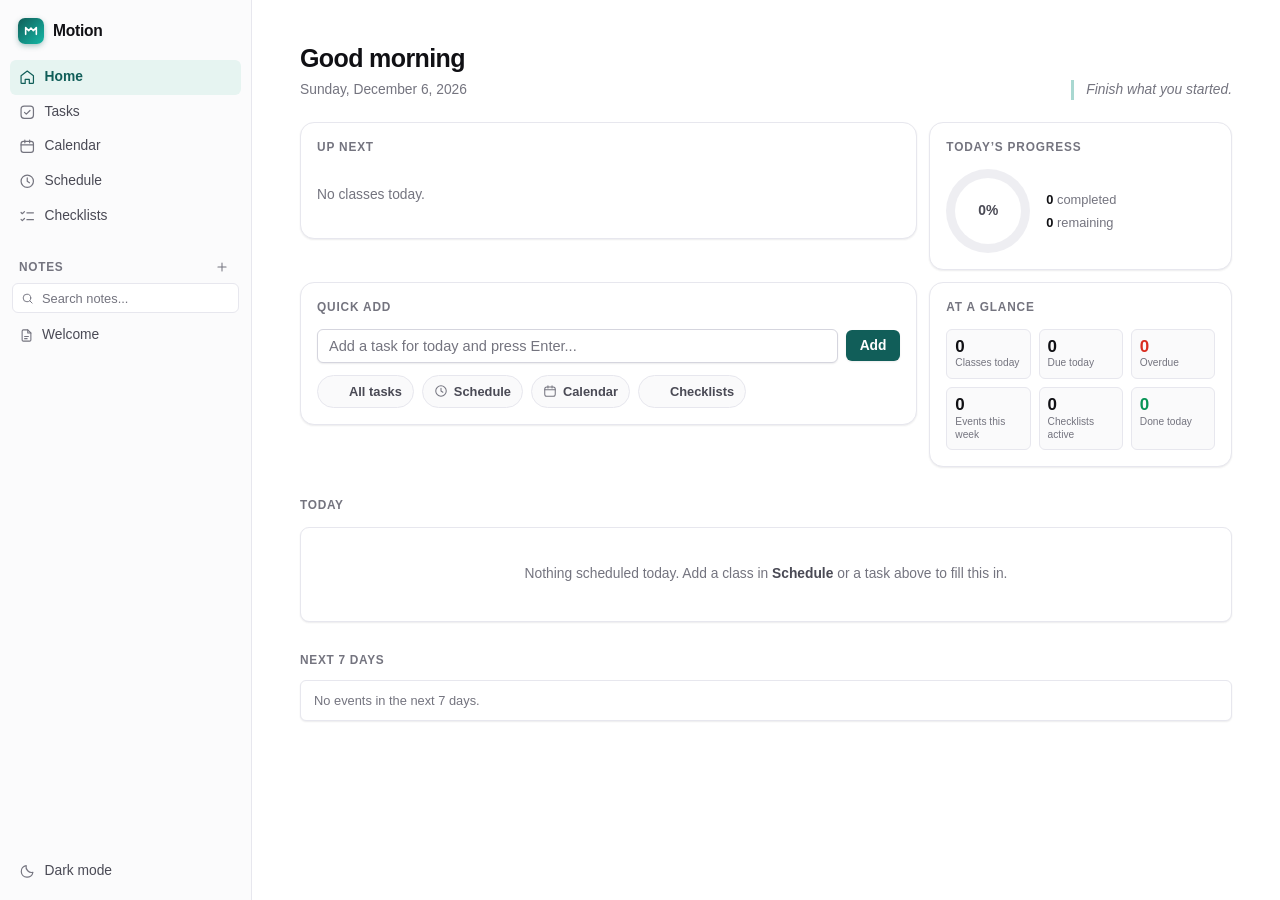
==== index.html @ a26440f0 "Add files via upload" ====
<!doctype html>
<html lang="en">
<head>
<meta charset="UTF-8">
<meta name="viewport" content="width=device-width, initial-scale=1.0, viewport-fit=cover">
<title>Motion</title>
<meta name="description" content="Motion — a local-first workspace for tasks, calendar, class schedule, checklists and notes.">
<link rel="icon" href="favicon.svg" type="image/svg+xml">
<link rel="manifest" href="manifest.json">
<meta name="theme-color" content="#115e59">
<meta name="mobile-web-app-capable" content="yes">
<meta name="apple-mobile-web-app-capable" content="yes">
<meta name="apple-mobile-web-app-status-bar-style" content="default">
<meta name="apple-mobile-web-app-title" content="Motion">
<link rel="apple-touch-icon" href="icons/icon-192.png">

<link rel="stylesheet" href="css/tokens.css">
<link rel="stylesheet" href="css/base.css">
<link rel="stylesheet" href="css/components.css">
<link rel="stylesheet" href="css/calendar.css">
<link rel="stylesheet" href="css/timeline.css">
<link rel="stylesheet" href="css/timer.css">
<link rel="stylesheet" href="css/home.css">
<link rel="stylesheet" href="css/tasks.css">
<link rel="stylesheet" href="css/checklists.css">
<link rel="stylesheet" href="css/schedule.css">
<link rel="stylesheet" href="css/notes.css">
<link rel="stylesheet" href="css/responsive.css">

<script>
// Applied before first paint so a dark-theme user never sees a white flash.
(function () {
  try {
    var t = localStorage.getItem("motionTheme");
    if (t !== "light" && t !== "dark") {
      t = window.matchMedia && window.matchMedia("(prefers-color-scheme: dark)").matches ? "dark" : "light";
    }
    document.documentElement.setAttribute("data-theme", t);
  } catch (e) {
    document.documentElement.setAttribute("data-theme", "light");
  }
})();
</script>

<script>
// ES modules cannot be fetched over file://, so double-clicking this file leaves
// the loader on screen forever with nothing in the console to explain it. Catch
// that case here, in a plain inline script that does still run.
if (location.protocol === "file:") {
  document.addEventListener("DOMContentLoaded", function () {
    document.getElementById("loadingOverlay").innerHTML =
      '<div class="boot-error">' +
      '<h2>Motion needs a web server</h2>' +
      '<p>This page was opened straight from the file system, and browsers block ' +
      'JavaScript modules over <code>file://</code> for security. Nothing is broken.</p>' +
      '<p>Serve the folder instead — in Terminal, from this folder:</p>' +
      '<pre>python3 -m http.server 8000</pre>' +
      '<p>then open <a href="http://localhost:8000">http://localhost:8000</a>.</p>' +
      '<p class="muted-note">On GitHub Pages this never applies — it is served over https.</p>' +
      '</div>';
  });
}
</script>

<script type="module" src="js/main.js"></script>
</head>
<body>

<div class="loading-overlay" id="loadingOverlay">
  <div class="loading-mark">
    <svg viewBox="0 0 24 24" fill="none" stroke="currentColor" stroke-width="2.4" stroke-linecap="round" stroke-linejoin="round"><path d="M4 17V7l4.5 4.5L12 7.5l3.5 4L20 7v10"/></svg>
  </div>
  <span>Loading your workspace…</span>
</div>

<header class="topbar" id="topbar">
  <button class="topbar-btn" id="menuBtn" aria-label="Open menu" aria-expanded="false">
    <svg class="icon" viewBox="0 0 24 24" fill="none" stroke="currentColor" stroke-width="2" stroke-linecap="round"><path d="M3.5 6.5h17M3.5 12h17M3.5 17.5h17"/></svg>
  </button>
  <div class="topbar-brand">
    <div class="brand-mark">
      <svg viewBox="0 0 24 24" fill="none" stroke="currentColor" stroke-width="2.4" stroke-linecap="round" stroke-linejoin="round"><path d="M4 17V7l4.5 4.5L12 7.5l3.5 4L20 7v10"/></svg>
    </div>
    <span class="brand-name">Motion</span>
  </div>
</header>

<div class="sidebar-backdrop" id="sidebarBackdrop"></div>

<div class="offline-bar" id="offlineBar" role="status">Offline — your workspace is stored on this device, so everything still works.</div>

<div class="class-timer hidden" id="classTimer" role="status" aria-live="polite"></div>

<div class="undo-toast hidden" id="undoToast" role="status" aria-live="polite"></div>

<div class="app">
  <nav class="sidebar" id="sidebar">
    <div class="brand">
      <div class="brand-mark">
        <svg viewBox="0 0 24 24" fill="none" stroke="currentColor" stroke-width="2.4" stroke-linecap="round" stroke-linejoin="round"><path d="M4 17V7l4.5 4.5L12 7.5l3.5 4L20 7v10"/></svg>
      </div>
      <span class="brand-name">Motion</span>
    </div>

    <div class="nav-item" data-view="dashboard">
      <svg class="icon" viewBox="0 0 24 24" fill="none" stroke="currentColor" stroke-linecap="round" stroke-linejoin="round"><path d="M3 9.8 12 3l9 6.8V20a1 1 0 0 1-1 1h-5v-6H9v6H4a1 1 0 0 1-1-1V9.8Z"/></svg>
      Home
    </div>
    <div class="nav-item" data-view="tasks">
      <svg class="icon" viewBox="0 0 24 24" fill="none" stroke="currentColor" stroke-linecap="round" stroke-linejoin="round"><rect x="3" y="3" width="18" height="18" rx="4.5"/><path d="m8 12.2 2.6 2.6L16 9.4"/></svg>
      Tasks
    </div>
    <div class="nav-item" data-view="calendar">
      <svg class="icon" viewBox="0 0 24 24" fill="none" stroke="currentColor" stroke-linecap="round" stroke-linejoin="round"><rect x="3" y="5" width="18" height="16" rx="3.5"/><path d="M3 10h18M8.5 3v4M15.5 3v4"/></svg>
      Calendar
    </div>
    <div class="nav-item" data-view="schedule">
      <svg class="icon" viewBox="0 0 24 24" fill="none" stroke="currentColor" stroke-linecap="round" stroke-linejoin="round"><circle cx="12" cy="12" r="9"/><path d="M12 7.2V12l3.2 2.2"/></svg>
      Schedule
    </div>
    <div class="nav-item" data-view="checklists">
      <svg class="icon" viewBox="0 0 24 24" fill="none" stroke="currentColor" stroke-linecap="round" stroke-linejoin="round"><path d="m3 6.5 1.8 1.8L8 5.2M3 16.5l1.8 1.8L8 15.2M11.5 7h9.5M11.5 17h9.5"/></svg>
      Checklists
    </div>

    <div class="nav-section">
      <div class="nav-section-header">
        <span>Notes</span>
        <button id="newPageBtn" title="New page" aria-label="New page">
          <svg class="icon" viewBox="0 0 24 24" fill="none" stroke="currentColor" stroke-width="2.2" stroke-linecap="round"><path d="M12 5v14M5 12h14"/></svg>
        </button>
      </div>
      <div class="nav-search">
        <svg class="icon" viewBox="0 0 24 24" fill="none" stroke="currentColor" stroke-linecap="round" stroke-linejoin="round"><circle cx="11" cy="11" r="7"/><path d="m16.5 16.5 4 4"/></svg>
        <input type="search" id="pageSearch" placeholder="Search notes...">
      </div>
      <div id="pageList"></div>
    </div>

    <div class="sidebar-footer">
      <button class="theme-toggle" id="themeToggle"></button>
    </div>
  </nav>

  <main class="content">

    <section id="view-dashboard" class="view">
      <div class="home-hero">
        <div>
          <h1 id="greeting">Welcome back</h1>
          <p class="subtitle" id="todayLabel"></p>
        </div>
        <div class="home-motto" id="homeMotto"></div>
      </div>

      <div class="timer-panel hidden" id="homeTimer"></div>

      <div class="widgets">
        <section class="widget w-wide" id="wNext">
          <div class="widget-head"><h3>Up next</h3><span class="widget-meta" id="nextMeta"></span></div>
          <div id="nextClass"></div>
        </section>

        <section class="widget" id="wProgress">
          <div class="widget-head"><h3>Today&rsquo;s progress</h3></div>
          <div class="progress-ring-wrap">
            <div class="progress-ring" id="dayRing" style="--pct:0"><span id="dayRingPct">0%</span></div>
            <div class="ring-legend" id="dayRingLegend"></div>
          </div>
        </section>

        <section class="widget w-wide">
          <div class="widget-head"><h3>Quick add</h3></div>
          <div class="row task-form">
            <input class="field grow" id="quickTaskInput" type="text" placeholder="Add a task for today and press Enter...">
            <button class="btn" id="quickTaskBtn">Add</button>
          </div>
          <div class="quick-actions" id="quickActions"></div>
        </section>

        <section class="widget">
          <div class="widget-head"><h3>At a glance</h3></div>
          <div class="mini-stats">
            <div class="mini-stat"><span class="ms-num" id="statClasses">0</span><span class="ms-label">Classes today</span></div>
            <div class="mini-stat"><span class="ms-num" id="statDueToday">0</span><span class="ms-label">Due today</span></div>
            <div class="mini-stat danger"><span class="ms-num" id="statOverdue">0</span><span class="ms-label">Overdue</span></div>
            <div class="mini-stat"><span class="ms-num" id="statEvents">0</span><span class="ms-label">Events this week</span></div>
            <div class="mini-stat"><span class="ms-num" id="statChecklists">0</span><span class="ms-label">Checklists active</span></div>
            <div class="mini-stat success"><span class="ms-num" id="statDoneToday">0</span><span class="ms-label">Done today</span></div>
          </div>
        </section>
      </div>

      <div class="today-head">
        <h3>Today</h3>
        <span class="today-meta" id="todayMeta"></span>
      </div>
      <div class="timeline" id="todayTimeline"></div>

      <h3 class="dash-h">Next 7 days</h3>
      <ul class="simple-list" id="dashUpcoming"></ul>
    </section>

    <section id="view-tasks" class="view hidden">
      <h1>Tasks</h1>
      <p class="subtitle">Everything you need to get done.</p>

      <div class="composer" id="taskComposer">
        <input class="field grow" id="taskTextInput" type="text" placeholder="What needs to be done?">
        <input class="field task-due" id="taskDueInput" type="date">
        <select class="field" id="taskPriorityInput">
          <option value="low">Low</option>
          <option value="medium" selected>Medium</option>
          <option value="high">High</option>
        </select>
        <button class="btn" id="addTaskBtn">Add Task</button>
      </div>

      <div class="list-toolbar">
        <div class="filter-tabs">
          <button class="filter-tab active" data-filter="all">All</button>
          <button class="filter-tab" data-filter="active">Active</button>
          <button class="filter-tab" data-filter="done">Completed</button>
        </div>

        <div class="toolbar-end">
          <div class="search-field">
            <svg class="icon" viewBox="0 0 24 24" fill="none" stroke="currentColor" stroke-linecap="round" stroke-linejoin="round"><circle cx="11" cy="11" r="7"/><path d="m16.5 16.5 4 4"/></svg>
            <input type="search" id="taskSearch" placeholder="Search tasks...">
          </div>

          <label class="select-wrap">
            <span>Group</span>
            <select id="taskGroupBy">
              <option value="due" selected>Due date</option>
              <option value="subject">Subject</option>
              <option value="priority">Priority</option>
              <option value="status">Status</option>
              <option value="none">None</option>
            </select>
          </label>

          <div class="seg" id="taskViewToggle" role="group" aria-label="View">
            <button class="seg-btn active" data-view-mode="list" title="List view" aria-label="List view">
              <svg class="icon" viewBox="0 0 24 24" fill="none" stroke="currentColor" stroke-linecap="round" stroke-linejoin="round"><path d="M8 6h13M8 12h13M8 18h13M3.5 6h.01M3.5 12h.01M3.5 18h.01"/></svg>
            </button>
            <button class="seg-btn" data-view-mode="board" title="Board view" aria-label="Board view">
              <svg class="icon" viewBox="0 0 24 24" fill="none" stroke="currentColor" stroke-linecap="round" stroke-linejoin="round"><rect x="3" y="4" width="5.5" height="16" rx="1.6"/><rect x="9.75" y="4" width="5.5" height="11" rx="1.6"/><rect x="16.5" y="4" width="4.5" height="16" rx="1.6"/></svg>
            </button>
          </div>
        </div>
      </div>

      <div class="list-summary" id="taskSummary"></div>

      <div id="taskList"></div>
      <div class="task-board hidden" id="taskBoard"></div>
    </section>

    <section id="view-calendar" class="view hidden">
      <h1>Calendar</h1>
      <p class="subtitle">Click any day to see holidays, events and tasks. Philippine holidays are shown automatically — movable ones (Chinese New Year, Eid&rsquo;l Fitr, Eid&rsquo;l Adha) are estimated and may shift by a day pending official proclamation.</p>

      <div class="cal-header">
        <div class="cal-nav">
          <button class="btn secondary icon-only" id="prevMonthBtn" title="Previous month" aria-label="Previous month">
            <svg class="icon" viewBox="0 0 24 24" fill="none" stroke="currentColor" stroke-width="2.1" stroke-linecap="round" stroke-linejoin="round"><path d="m15 18-6-6 6-6"/></svg>
          </button>
          <button class="btn secondary" id="todayBtn">Today</button>
          <button class="btn secondary icon-only" id="nextMonthBtn" title="Next month" aria-label="Next month">
            <svg class="icon" viewBox="0 0 24 24" fill="none" stroke="currentColor" stroke-width="2.1" stroke-linecap="round" stroke-linejoin="round"><path d="m9 18 6-6-6-6"/></svg>
          </button>
        </div>
        <h2 id="calLabel"></h2>
        <button class="btn new-event-btn" id="newEventBtn">
          <svg class="icon" viewBox="0 0 24 24" fill="none" stroke="currentColor" stroke-width="2.2" stroke-linecap="round"><path d="M12 5v14M5 12h14"/></svg>
          New Event
        </button>
      </div>

      <div class="cal-scroll">
        <div class="cal-inner"><div id="calGrid"></div></div>
      </div>
    </section>

    <section id="view-schedule" class="view hidden">
      <h1>Schedule</h1>
      <p class="subtitle">Your recurring weekly classes, and what&rsquo;s running right now.</p>

      <div class="timer-panel hidden" id="schedTimer"></div>
      <div class="now-card" id="nowCard"></div>

      <div class="sched-bar">
        <div class="day-picker" id="dayPicker"></div>
        <div class="sched-actions">
          <button class="btn secondary" id="fullSchedBtn">
            <svg class="icon" viewBox="0 0 24 24" fill="none" stroke="currentColor" stroke-linecap="round" stroke-linejoin="round"><rect x="3" y="5" width="18" height="16" rx="3.5"/><path d="M3 10h18M8.5 3v4M15.5 3v4"/></svg>
            Full Schedule
          </button>
          <button class="btn add-class-btn" id="addClassBtn">
            <svg class="icon" viewBox="0 0 24 24" fill="none" stroke="currentColor" stroke-width="2.2" stroke-linecap="round"><path d="M12 5v14M5 12h14"/></svg>
            Add Class
          </button>
        </div>
      </div>

      <h3 class="sched-heading" id="dayHeading">Classes Today</h3>
      <ul class="class-list" id="dayClassList"></ul>

      <h3 class="sched-heading" style="margin-top:30px;">All Classes</h3>
      <div class="table-scroll"><table class="sched-table" id="allClassesTable"></table></div>
    </section>

    <section id="view-checklists" class="view hidden">
      <h1>Checklists</h1>
      <p class="subtitle">Keep track of anything in list form.</p>

      <div class="composer">
        <input class="field grow" id="newChecklistInput" type="text" placeholder="New checklist name (e.g. Packing List)">
        <button class="btn" id="addChecklistBtn">Create Checklist</button>
      </div>

      <div class="list-toolbar">
        <div class="list-summary" id="checklistSummary"></div>
        <div class="toolbar-end">
          <div class="search-field">
            <svg class="icon" viewBox="0 0 24 24" fill="none" stroke="currentColor" stroke-linecap="round" stroke-linejoin="round"><circle cx="11" cy="11" r="7"/><path d="m16.5 16.5 4 4"/></svg>
            <input type="search" id="checklistSearch" placeholder="Search checklists...">
          </div>
          <button class="btn secondary" id="checklistCollapseAll">Collapse all</button>
        </div>
      </div>

      <div class="checklist-grid" id="checklistGrid"></div>
    </section>

    <section id="view-notes" class="view hidden">
      <div class="notes-toolbar">
        <button data-block="h2" title="Heading">Heading</button>
        <button data-block="h3" title="Subheading">Subheading</button>
        <button data-block="p" title="Body text">Body</button>
        <span class="toolbar-sep"></span>
        <button data-cmd="bold" title="Bold"><b>B</b></button>
        <button data-cmd="italic" title="Italic"><i>I</i></button>
        <button data-cmd="underline" title="Underline"><u>U</u></button>
        <span class="toolbar-sep"></span>
        <button data-cmd="insertUnorderedList" title="Bullet list">
          <svg class="icon" viewBox="0 0 24 24" fill="none" stroke="currentColor" stroke-width="1.9" stroke-linecap="round" stroke-linejoin="round"><path d="M9 6h12M9 12h12M9 18h12"/><circle cx="4.2" cy="6" r="1.3" fill="currentColor" stroke="none"/><circle cx="4.2" cy="12" r="1.3" fill="currentColor" stroke="none"/><circle cx="4.2" cy="18" r="1.3" fill="currentColor" stroke="none"/></svg>
        </button>
        <button data-cmd="insertOrderedList" title="Numbered list">
          <svg class="icon" viewBox="0 0 24 24" fill="none" stroke="currentColor" stroke-width="1.9" stroke-linecap="round" stroke-linejoin="round"><path d="M10 6h11M10 12h11M10 18h11M3.4 5.2 4.8 4.6V9M3.2 14.4c0-.9 1.9-1.1 1.9 0 0 .8-1.9 1.6-1.9 2.9h2.1"/></svg>
        </button>
        <span class="toolbar-sep"></span>
        <button data-insert="divider" title="Insert divider">
          <svg class="icon" viewBox="0 0 24 24" fill="none" stroke="currentColor" stroke-width="1.9" stroke-linecap="round"><path d="M3 12h18"/><path d="M6 7h12M6 17h12" opacity=".33"/></svg>
        </button>
      </div>
      <input type="text" class="page-title-input" id="pageTitleInput" placeholder="Untitled">
      <div class="page-meta" id="pageMeta"></div>
      <div class="page-content" id="pageContent" contenteditable="true" data-placeholder="Start writing..."></div>
      <div class="notes-footer">
        <button class="btn danger" id="deletePageBtn">Delete Page</button>
      </div>
    </section>

  </main>
</div>

<div class="modal-overlay hidden" id="confirmOverlay">
  <div class="modal modal-confirm" role="alertdialog" aria-modal="true" aria-labelledby="confirmTitle">
    <div class="confirm-icon">
      <svg class="icon" viewBox="0 0 24 24" fill="none" stroke="currentColor" stroke-width="2" stroke-linecap="round" stroke-linejoin="round"><path d="M12 8.5v5"/><path d="M12 17h.01"/><path d="M10.3 3.9 1.9 18.1A2 2 0 0 0 3.6 21h16.8a2 2 0 0 0 1.7-2.9L13.7 3.9a2 2 0 0 0-3.4 0Z"/></svg>
    </div>
    <h3 id="confirmTitle">Are you sure?</h3>
    <p class="confirm-message" id="confirmMessage"></p>
    <div class="modal-footer">
      <button class="btn secondary" id="confirmCancelBtn">Cancel</button>
      <button class="btn danger" id="confirmOkBtn">Delete</button>
    </div>
  </div>
</div>

<div class="modal-overlay hidden" id="modalOverlay">
  <div class="modal" role="dialog" aria-modal="true">
    <h3 id="modalDateLabel"></h3>
    <div class="modal-body">
      <div id="modalHolidaysSection" class="hidden">
        <h3 class="modal-label">Holidays</h3>
        <ul class="modal-events" id="modalHolidayList"></ul>
      </div>

      <h3 class="modal-label" style="margin-top:16px;">Events</h3>
      <ul class="modal-events" id="modalEventList"></ul>
      <button class="btn secondary" id="modalAddEventBtn" style="width:100%;">+ Add Event</button>

      <div id="modalTasksSection">
        <h3 class="modal-label" style="margin-top:18px;">Tasks due this day</h3>
        <ul class="modal-tasks" id="modalTaskList"></ul>
      </div>
    </div>
    <div class="modal-footer">
      <button class="btn secondary" id="modalCloseBtn">Close</button>
    </div>
  </div>
</div>

<div class="modal-overlay hidden" id="fullSchedOverlay">
  <div class="modal modal-wide" role="dialog" aria-modal="true">
    <div class="modal-head">
      <h3 style="margin:0;">Full Schedule</h3>
      <div class="export-actions">
        <button class="btn secondary" id="exportPngBtn" title="Save the whole week as a PNG image">
          <svg class="icon" viewBox="0 0 24 24" fill="none" stroke="currentColor" stroke-width="2" stroke-linecap="round" stroke-linejoin="round"><path d="M12 3v12"/><path d="m7.5 10.5 4.5 4.5 4.5-4.5"/><path d="M4 17.5V19a2 2 0 0 0 2 2h12a2 2 0 0 0 2-2v-1.5"/></svg>
          PNG
        </button>
        <button class="btn secondary" id="exportJpgBtn" title="Save the whole week as a JPEG image">JPEG</button>
      </div>
      <button class="icon-btn" id="fullSchedCloseBtn" title="Close" aria-label="Close">
        <svg class="icon" viewBox="0 0 24 24" fill="none" stroke="currentColor" stroke-width="1.9" stroke-linecap="round"><path d="M18 6 6 18M6 6l12 12"/></svg>
      </button>
    </div>
    <div class="modal-body">
      <div class="week-scroll"><div id="weekGrid"></div></div>
    </div>
  </div>
</div>

<div class="modal-overlay hidden" id="classModalOverlay">
  <div class="modal" role="dialog" aria-modal="true">
    <h3 id="classModalTitle">Add Class</h3>
    <div class="modal-body">
      <div class="modal-label">Subject</div>
      <input class="field" id="classSubjectInput" type="text" placeholder="e.g. Mathematics 1" style="width:100%;margin-bottom:14px;">

      <div class="form-2col">
        <div>
          <div class="modal-label">Section</div>
          <input class="field" id="classSectionInput" type="text" placeholder="e.g. K" style="width:100%;">
        </div>
        <div>
          <div class="modal-label">Room / Facility</div>
          <input class="field" id="classRoomInput" type="text" placeholder="e.g. Room 101" style="width:100%;">
        </div>
      </div>

      <div class="modal-label" style="margin-top:16px;">Icon</div>
      <div class="emoji-row" id="classEmojiRow"></div>

      <div class="modal-label" style="margin-top:16px;">Colour</div>
      <div class="swatch-row" id="classColorRow"></div>

      <div class="modal-label" style="margin-top:16px;">Days</div>
      <div class="day-toggle" id="classDayToggle"></div>

      <div class="form-2col" style="margin-top:16px;">
        <div>
          <div class="modal-label">Start</div>
          <input class="field" id="classStartInput" type="time" style="width:100%;">
        </div>
        <div>
          <div class="modal-label">End</div>
          <input class="field" id="classEndInput" type="time" style="width:100%;">
        </div>
      </div>
    </div>
    <div class="modal-footer" style="justify-content:space-between;">
      <button class="btn danger hidden" id="classDeleteBtn">Delete</button>
      <div class="row">
        <button class="btn secondary" id="classCancelBtn">Cancel</button>
        <button class="btn" id="classSaveBtn">Save</button>
      </div>
    </div>
  </div>
</div>

<div class="modal-overlay hidden" id="eventModalOverlay">
  <div class="modal" role="dialog" aria-modal="true">
    <h3 id="eventModalTitle">New Event</h3>
    <div class="modal-body">
      <input class="field" id="eventTitleInput" type="text" placeholder="Event title..." style="width:100%;margin-bottom:14px;">

      <div class="modal-label">Dates</div>
      <div class="modal-add-row">
        <input class="field" id="eventDateInput" type="date" title="Start date">
        <span style="color:var(--text-3);font-size:var(--fs-body-s);">to</span>
        <input class="field" id="eventDateEndInput" type="date" title="End date (optional)">
        <button class="btn secondary" id="eventAddDateBtn">Add</button>
      </div>
      <div class="hint-text">Leave &ldquo;to&rdquo; blank to add just one date. Add multiple times for separate ranges.</div>
      <div class="date-chip-list" id="eventDatesList"></div>
    </div>
    <div class="modal-footer" style="justify-content:space-between;">
      <button class="btn danger hidden" id="eventDeleteBtn">Delete Event</button>
      <div class="row">
        <button class="btn secondary" id="eventCancelBtn">Cancel</button>
        <button class="btn" id="eventSaveBtn">Save</button>
      </div>
    </div>
  </div>
</div>

</body>
</html>
---- css/tokens.css ----
/* ============================================================================
   Design tokens
   ----------------------------------------------------------------------------
   Every colour, radius, shadow and font size in the app resolves through one of
   these custom properties, so the dark theme is a single attribute swap on
   <html> rather than a parallel set of rules.
   ========================================================================== */

:root {
  --bg: #ffffff;
  --surface: #ffffff;
  --surface-2: #fafafb;
  --sidebar-bg: #fbfbfc;
  --border: #e7e7ee;
  --border-strong: #d5d5de;
  --text: #101014;
  --text-2: #4a4a55;
  --text-3: #74747f;
  --accent: #115e59;
  --accent-hover: #0d4a46;
  --accent-soft: #e6f4f1;
  --accent-border: #a9d8d1;
  --danger: #d92d20;
  --danger-soft: #fef3f2;
  --danger-border: #fbd5d1;
  --success: #079455;
  --success-soft: #ecfdf3;
  --amber: #b54708;
  --amber-soft: #fffaeb;
  --amber-border: #fde68a;
  --grad: linear-gradient(135deg, #115e59 0%, #14b8a6 100%);
  --r-sm: 6px;
  --r-md: 9px;
  --r-lg: 14px;
  /* Layered rather than single-drop: a tight contact shadow plus a wider, softer
     one reads as real elevation instead of a grey smear. */
  --shadow-xs: 0 1px 1px rgba(16, 18, 27, 0.04);
  --shadow-sm: 0 1px 2px rgba(16, 18, 27, 0.06), 0 1px 3px -1px rgba(16, 18, 27, 0.05);
  --shadow-md: 0 2px 4px -2px rgba(16, 18, 27, 0.07), 0 8px 20px -6px rgba(16, 18, 27, 0.12);
  --shadow-lg: 0 6px 16px -6px rgba(16, 18, 27, 0.12), 0 24px 56px -12px rgba(16, 18, 27, 0.24);
  --shadow-glow: 0 4px 18px -4px var(--accent-glow);
  --ring: 0 0 0 3px rgba(17, 94, 89, 0.16);
  --hover-subtle: rgba(23, 23, 28, 0.028);
  --hover: rgba(23, 23, 28, 0.055);
  --hover-strong: rgba(23, 23, 28, 0.08);
  --control-border: #c6c6d0;
  --border-hover: #cfcfd6;
  --placeholder: #c9c9d2;
  --track: #eeeef2;
  --topbar-bg: rgba(255, 255, 255, 0.86);
  --accent-fill: #115e59;
  --accent-fill-hover: #0d4a46;
  --accent-ghost: rgba(17, 94, 89, 0.18);
  --accent-glow: rgba(17, 94, 89, 0.5);
  --overlay: rgba(16, 18, 27, 0.42);
  --danger-hover: #b42318;
  --success-border: #abefc6;
  --selection: rgba(17, 94, 89, 0.18);
  --ease: cubic-bezier(0.4, 0, 0.2, 1);
  /* Slight overshoot; used only where something should feel like it "lands". */
  --ease-spring: cubic-bezier(0.34, 1.56, 0.64, 1);
  --dur-fast: 0.12s;
  --dur: 0.2s;
  --dur-slow: 0.32s;

  /* One spacing scale, so padding and gaps stop being ad-hoc pixel guesses. */
  --sp-1: 4px;
  --sp-2: 8px;
  --sp-3: 12px;
  --sp-4: 16px;
  --sp-5: 22px;
  --sp-6: 30px;
  --sp-7: 42px;

  --r-xl: 18px;

  /* Fluid type scale — every size interpolates with the viewport between a
     phone-width floor and an ultrawide ceiling, so nothing is hard-coded. */
  --fs-micro: clamp(9.5px, 0.079vw + 9.2px, 12px);
  --fs-tiny: clamp(10.5px, 0.087vw + 10.17px, 13px);
  --fs-mini: clamp(11px, 0.095vw + 10.64px, 13.5px);
  --fs-caption: clamp(12px, 0.095vw + 11.64px, 15px);
  --fs-body-s: clamp(12.8px, 0.111vw + 12.38px, 16px);
  --fs-body: clamp(13.5px, 0.119vw + 13.05px, 17px);
  --fs-body-l: clamp(14.5px, 0.119vw + 14.05px, 18px);
  --fs-h3: clamp(15.5px, 0.159vw + 14.91px, 20px);
  --fs-h2: clamp(17px, 0.357vw + 15.66px, 24px);
  --fs-stat: clamp(20px, 0.396vw + 18.51px, 28px);
  --fs-h1: clamp(20px, 0.555vw + 17.92px, 31px);
  --fs-display: clamp(23px, 0.634vw + 20.62px, 36px);
}

:root {
  color-scheme: light;
}

/* ---------------- Dark theme ---------------- */
:root[data-theme="dark"] {
  color-scheme: dark;
  --bg: #0e0e11;
  --surface: #16161a;
  --surface-2: #1c1c21;
  --sidebar-bg: #121215;
  --border: #26262d;
  --border-strong: #33333c;
  --text: #f5f5f8;
  --text-2: #bcbcc8;
  --text-3: #8d8d9b;
  --accent: #2dd4bf;
  --accent-hover: #5eead4;
  --accent-soft: #0d2e2a;
  --accent-border: #1d5750;
  --danger: #f97066;
  --danger-soft: #331a19;
  --danger-border: #5c2723;
  --danger-hover: #fda29b;
  --success: #47cd89;
  --success-soft: #10281d;
  --success-border: #1f4d38;
  --amber: #f5b544;
  --amber-soft: #2b2113;
  --amber-border: #4a381a;
  --shadow-sm: 0 1px 2px rgba(0, 0, 0, 0.34);
  --shadow-md: 0 4px 14px -3px rgba(0, 0, 0, 0.5), 0 2px 5px -2px rgba(0, 0, 0, 0.34);
  --shadow-lg: 0 24px 56px -12px rgba(0, 0, 0, 0.66), 0 6px 16px -6px rgba(0, 0, 0, 0.45);
  --ring: 0 0 0 3px rgba(45, 212, 191, 0.28);
  --hover-subtle: rgba(255, 255, 255, 0.035);
  --hover: rgba(255, 255, 255, 0.065);
  --hover-strong: rgba(255, 255, 255, 0.1);
  --control-border: #3f3f4a;
  --border-hover: #4a4a56;
  --placeholder: #5b5b68;
  --track: #292930;
  --topbar-bg: rgba(18, 18, 21, 0.86);
  --accent-fill: #12706a;
  --accent-fill-hover: #158079;
  --accent-ghost: rgba(45, 212, 191, 0.24);
  --accent-glow: rgba(45, 212, 191, 0.5);
  --overlay: rgba(0, 0, 0, 0.6);
  --selection: rgba(45, 212, 191, 0.3);
}

/* ---------------- Class colour palette ----------------
   Each class carries a colour key; the class sets --cc / --cc-soft locally so
   every part of the row (edge, icon, tag, live card) picks it up. */
.c-indigo { --cc: #5b5bd6; --cc-soft: #eef0fe; }
.c-violet { --cc: #7c3aed; --cc-soft: #f6f1ff; }
.c-blue   { --cc: #2563eb; --cc-soft: #eff4ff; }
.c-teal   { --cc: #0f766e; --cc-soft: #e9faf7; }
.c-green  { --cc: #15803d; --cc-soft: #ecfdf3; }
.c-amber  { --cc: #b45309; --cc-soft: #fffaeb; }
.c-rose   { --cc: #be123c; --cc-soft: #fff1f3; }
.c-slate  { --cc: #475569; --cc-soft: #f1f5f9; }
.c-cyan   { --cc: #0e7490; --cc-soft: #ecfeff; }
.c-orange { --cc: #c2410c; --cc-soft: #fff7ed; }
.c-pink   { --cc: #be185d; --cc-soft: #fdf2f8; }
.c-lime   { --cc: #4d7c0f; --cc-soft: #f7fee7; }

:root[data-theme="dark"] .c-indigo { --cc: #9a9af7; --cc-soft: #20204a; }
:root[data-theme="dark"] .c-violet { --cc: #bb9bff; --cc-soft: #2a1d4d; }
:root[data-theme="dark"] .c-blue   { --cc: #7fa8ff; --cc-soft: #152549; }
:root[data-theme="dark"] .c-teal   { --cc: #4fd1c5; --cc-soft: #0f2f2c; }
:root[data-theme="dark"] .c-green  { --cc: #5cd98d; --cc-soft: #10291d; }
:root[data-theme="dark"] .c-amber  { --cc: #f5b544; --cc-soft: #2b2113; }
:root[data-theme="dark"] .c-rose   { --cc: #fb7185; --cc-soft: #39161f; }
:root[data-theme="dark"] .c-slate  { --cc: #9aa8bd; --cc-soft: #1e2633; }
:root[data-theme="dark"] .c-cyan   { --cc: #4dd4e8; --cc-soft: #0c2b33; }
:root[data-theme="dark"] .c-orange { --cc: #fb923c; --cc-soft: #331c0e; }
:root[data-theme="dark"] .c-pink   { --cc: #f472b6; --cc-soft: #35162a; }
:root[data-theme="dark"] .c-lime   { --cc: #a3e635; --cc-soft: #1e2a10; }

/* A gradient per class colour. Derived from --cc so adding a colour above is
   enough — nothing here needs a matching edit. */
[class*="c-"] {
  --cc-grad: linear-gradient(135deg, var(--cc) 0%, color-mix(in srgb, var(--cc) 62%, var(--accent)) 100%);
}
---- css/base.css ----
/* Element defaults and the app shell layout. */

* {
  box-sizing: border-box;
}

html,
body {
  height: 100%;
}

body {
  margin: 0;
  font-family: "Inter", -apple-system, BlinkMacSystemFont, "Segoe UI", Roboto, Helvetica, Arial, sans-serif;
  color: var(--text);
  background: var(--bg);
  font-size: var(--fs-body);
  line-height: 1.5;
  -webkit-font-smoothing: antialiased;
  -moz-osx-font-smoothing: grayscale;
  font-feature-settings: "cv02", "cv03", "cv04", "ss01";
}

button {
  font-family: inherit;
  cursor: pointer;
  border: none;
  background: none;
  color: inherit;
}

input,
select,
textarea {
  font-family: inherit;
  font-size: var(--fs-body);
  color: var(--text);
}

::selection {
  background: var(--accent-ghost);
}

/* Views and modals are all present in index.html and toggled, so this does the
   showing and hiding. !important because it must beat any display set by a
   component class. */
.hidden {
  display: none !important;
}

.icon {
  width: 18px;
  height: 18px;
  flex-shrink: 0;
  stroke-width: 1.75;
}

.app {
  display: flex;
  height: 100vh;
  overflow: hidden;
}

.content {
  flex: 1;
  overflow-y: auto;
  padding: 40px 48px 72px;
}

.view {
  width: 100%;
}

.view h1 {
  font-size: var(--fs-h1);
  font-weight: 680;
  letter-spacing: -0.025em;
  margin: 0 0 5px;
}

.view .subtitle {
  color: var(--text-3);
  font-size: var(--fs-body-s);
  margin: 0 0 28px;
}

/* ---------------- Loading ---------------- */
.loading-overlay {
  position: fixed;
  inset: 0;
  background: var(--bg);
  display: flex;
  flex-direction: column;
  gap: 16px;
  align-items: center;
  justify-content: center;
  z-index: 200;
}

.loading-mark {
  width: 38px;
  height: 38px;
  border-radius: 10px;
  background: var(--grad);
  display: flex;
  align-items: center;
  justify-content: center;
  box-shadow: 0 4px 14px -2px rgba(17, 94, 89, 0.5);
  animation: pulse 1.4s var(--ease) infinite;
}

.loading-mark svg {
  width: 22px;
  height: 22px;
  color: #fff;
}

@keyframes pulse {
  0%,
  100% { transform: scale(1); opacity: 1; }
  50% { transform: scale(0.93); opacity: 0.82; }
}

.loading-overlay span {
  color: var(--text-3);
  font-size: var(--fs-body-s);
}

/* Shown in place of the spinner when the app cannot start at all. */
.boot-error {
  max-width: 460px;
  padding: 0 24px;
  text-align: left;
  color: var(--text-2);
  font-size: var(--fs-body-s);
  line-height: 1.6;
}

.boot-error h2 {
  margin: 0 0 10px;
  font-size: var(--fs-h3);
  font-weight: 650;
  color: var(--text);
}

.boot-error p { margin: 0 0 10px; }

.boot-error pre,
.boot-error code {
  font-family: ui-monospace, SFMono-Regular, Menlo, monospace;
  font-size: var(--fs-caption);
  background: var(--surface-2);
  border: 1px solid var(--border);
  border-radius: var(--r-sm);
}

.boot-error code { padding: 1px 5px; }
.boot-error pre { padding: 10px 12px; margin: 0 0 10px; overflow-x: auto; }
.boot-error a { color: var(--accent); }
.boot-error .muted-note { color: var(--text-3); font-size: var(--fs-caption); }

/* Respect the OS setting. Everything here is decorative — nothing conveys
   information by motion alone — so it can all be reduced to near-zero safely. */
@media (prefers-reduced-motion: reduce) {
  *,
  *::before,
  *::after {
    animation-duration: 0.001ms !important;
    animation-iteration-count: 1 !important;
    transition-duration: 0.001ms !important;
    scroll-behavior: auto !important;
  }
}

/* A single visible focus treatment for keyboard users across the whole app. */
:focus-visible {
  outline: 2px solid var(--accent);
  outline-offset: 2px;
  border-radius: var(--r-sm);
}

:focus:not(:focus-visible) { outline: none; }
---- css/components.css ----
/* Shared design-system pieces: navigation chrome, controls, badges, cards,
   checklists and modals. These are the parts reused across several views, so
   they stay as named classes rather than repeated utility strings. */

/* ---------------- Sidebar ---------------- */
.sidebar {
  width: 252px;
  min-width: 252px;
  background: var(--sidebar-bg);
  border-right: 1px solid var(--border);
  display: flex;
  flex-direction: column;
  padding: 14px 10px;
  overflow-y: auto;
}

.brand {
  display: flex;
  align-items: center;
  gap: 9px;
  padding: 4px 8px 16px;
}

.brand-mark {
  width: 26px;
  height: 26px;
  border-radius: 7px;
  background: var(--grad);
  display: flex;
  align-items: center;
  justify-content: center;
  box-shadow: 0 2px 6px -1px rgba(17, 94, 89, 0.45);
  flex-shrink: 0;
}

.brand-mark svg {
  width: 16px;
  height: 16px;
  color: #fff;
}

.brand-name {
  font-size: var(--fs-body-l);
  font-weight: 650;
  letter-spacing: -0.015em;
  color: var(--text);
}

.nav-item {
  display: flex;
  align-items: center;
  gap: 9px;
  width: 100%;
  text-align: left;
  padding: 7px 9px;
  border-radius: var(--r-sm);
  font-size: var(--fs-body-s);
  font-weight: 500;
  cursor: pointer;
  color: var(--text-2);
  user-select: none;
  transition: background 0.13s var(--ease), color 0.13s var(--ease);
}

.nav-item .icon {
  width: 16.5px;
  height: 16.5px;
  color: var(--text-3);
  transition: color 0.13s var(--ease);
}

.nav-item:hover { background: var(--hover); color: var(--text); }
.nav-item:hover .icon { color: var(--text-2); }
.nav-item.active { background: var(--accent-soft); color: var(--accent); font-weight: 600; }
.nav-item.active .icon { color: var(--accent); }

.nav-section { margin-top: 22px; }

.nav-section-header {
  display: flex;
  align-items: center;
  justify-content: space-between;
  padding: 2px 9px 6px;
  font-size: var(--fs-mini);
  font-weight: 650;
  color: var(--text-3);
  text-transform: uppercase;
  letter-spacing: 0.06em;
}

.nav-section-header button {
  display: flex;
  align-items: center;
  justify-content: center;
  width: 20px;
  height: 20px;
  border-radius: 5px;
  color: var(--text-3);
  transition: background 0.13s var(--ease), color 0.13s var(--ease);
}

.nav-section-header button:hover { background: var(--hover-strong); color: var(--text); }
.nav-section-header button .icon { width: 14px; height: 14px; }

.page-item {
  display: flex;
  align-items: center;
  gap: 8px;
  width: 100%;
  text-align: left;
  padding: 6px 9px;
  border-radius: var(--r-sm);
  font-size: var(--fs-body-s);
  cursor: pointer;
  color: var(--text-2);
  white-space: nowrap;
  overflow: hidden;
  transition: background 0.13s var(--ease), color 0.13s var(--ease);
}

.page-item .icon { width: 15px; height: 15px; color: var(--text-3); }
.page-item span { overflow: hidden; text-overflow: ellipsis; }
.page-item:hover { background: var(--hover); color: var(--text); }
.page-item.active { background: var(--accent-soft); color: var(--accent); font-weight: 600; }
.page-item.active .icon { color: var(--accent); }

.empty-hint {
  padding: 5px 9px;
  font-size: var(--fs-caption);
  color: var(--text-3);
}

.sidebar-footer { margin-top: auto; padding-top: 14px; }

.theme-toggle {
  display: flex;
  align-items: center;
  gap: 9px;
  width: 100%;
  padding: 7px 9px;
  border-radius: var(--r-sm);
  font-size: var(--fs-body-s);
  font-weight: 500;
  color: var(--text-2);
  transition: background 0.13s var(--ease), color 0.13s var(--ease);
}

.theme-toggle .icon {
  width: 16.5px;
  height: 16.5px;
  color: var(--text-3);
  transition: color 0.13s var(--ease);
}

.theme-toggle:hover { background: var(--hover); color: var(--text); }
.theme-toggle:hover .icon { color: var(--text-2); }

/* ---------------- Mobile chrome (hidden on desktop) ---------------- */
.topbar {
  display: none;
  position: fixed;
  top: 0;
  left: 0;
  right: 0;
  z-index: 110;
  align-items: center;
  gap: 10px;
  height: calc(54px + env(safe-area-inset-top));
  padding: env(safe-area-inset-top) 14px 0;
  background: var(--topbar-bg);
  backdrop-filter: saturate(180%) blur(14px);
  -webkit-backdrop-filter: saturate(180%) blur(14px);
  border-bottom: 1px solid var(--border);
}

.topbar-btn {
  display: flex;
  align-items: center;
  justify-content: center;
  width: 38px;
  height: 38px;
  margin-left: -7px;
  border-radius: 8px;
  color: var(--text-2);
  flex-shrink: 0;
  transition: background 0.13s var(--ease);
}

.topbar-btn:active { background: var(--hover-strong); }
.topbar-brand { display: flex; align-items: center; gap: 8px; min-width: 0; }
.topbar-brand .brand-mark { width: 23px; height: 23px; border-radius: 6px; }
.topbar-brand .brand-mark svg { width: 14px; height: 14px; }

.sidebar-backdrop {
  display: none;
  position: fixed;
  inset: 0;
  z-index: 115;
  background: var(--overlay);
  backdrop-filter: blur(2px);
  -webkit-backdrop-filter: blur(2px);
  opacity: 0;
  transition: opacity 0.22s var(--ease);
}

.sidebar-backdrop.show { opacity: 1; }

/* ---------------- Controls ---------------- */
.card {
  background: var(--surface);
  border: 1px solid var(--border);
  border-radius: var(--r-md);
  padding: 16px 18px;
  box-shadow: var(--shadow-sm);
}

.row {
  display: flex;
  gap: 8px;
  align-items: center;
  flex-wrap: wrap;
}

.field {
  padding: 8px 11px;
  border: 1px solid var(--border-strong);
  border-radius: var(--r-sm);
  outline: none;
  background: var(--surface);
  color: var(--text);
  box-shadow: var(--shadow-sm);
  transition: border-color 0.13s var(--ease), box-shadow 0.13s var(--ease);
}

.field::placeholder { color: var(--text-3); }
.field:hover { border-color: var(--border-hover); }
.field:focus { border-color: var(--accent); box-shadow: var(--ring); }
select.field { cursor: pointer; }

.btn {
  display: inline-flex;
  align-items: center;
  justify-content: center;
  gap: 6px;
  padding: 8px 14px;
  border-radius: var(--r-sm);
  background: var(--accent-fill);
  color: #fff;
  font-size: var(--fs-body-s);
  font-weight: 600;
  letter-spacing: -0.005em;
  box-shadow: 0 1px 2px rgba(16, 18, 27, 0.08);
  transition: background 0.13s var(--ease), box-shadow 0.13s var(--ease), transform 0.1s var(--ease);
  white-space: nowrap;
}

.btn .icon { width: 15px; height: 15px; stroke-width: 2.1; }
.btn:hover { background: var(--accent-fill-hover); }
.btn:active { transform: translateY(0.5px); }
.btn:focus-visible { outline: none; box-shadow: var(--ring); }

.btn.secondary {
  background: var(--surface);
  color: var(--text-2);
  border: 1px solid var(--border-strong);
  box-shadow: var(--shadow-sm);
}

.btn.secondary:hover { background: var(--surface-2); color: var(--text); border-color: var(--border-hover); }
.btn.danger { background: var(--danger); }
.btn.danger:hover { background: var(--danger-hover); }
.btn.icon-only { padding: 8px; }

.icon-btn {
  display: inline-flex;
  align-items: center;
  justify-content: center;
  width: 26px;
  height: 26px;
  border-radius: var(--r-sm);
  color: var(--text-3);
  flex-shrink: 0;
  transition: background 0.13s var(--ease), color 0.13s var(--ease);
}

.icon-btn .icon { width: 15px; height: 15px; }
.icon-btn:hover { background: var(--hover-strong); color: var(--text); }
.icon-btn.danger-hover:hover { background: var(--danger-soft); color: var(--danger); }

/* ---------------- Dashboard ---------------- */
.stat-grid {
  display: grid;
  grid-template-columns: repeat(auto-fit, minmax(172px, 1fr));
  gap: 12px;
  margin-bottom: 28px;
}

.stat-card {
  background: var(--surface);
  border: 1px solid var(--border);
  border-radius: var(--r-md);
  padding: 15px 16px;
  box-shadow: var(--shadow-sm);
  transition: box-shadow 0.16s var(--ease), border-color 0.16s var(--ease);
}

.stat-card:hover { box-shadow: var(--shadow-md); border-color: var(--border-strong); }
.stat-top { display: flex; align-items: center; gap: 8px; margin-bottom: 10px; }

.stat-icon {
  width: 28px;
  height: 28px;
  border-radius: 7px;
  display: flex;
  align-items: center;
  justify-content: center;
  flex-shrink: 0;
}

.stat-icon .icon { width: 15px; height: 15px; stroke-width: 2; }
.stat-icon.indigo { background: var(--accent-soft); color: var(--accent); }
.stat-icon.red { background: var(--danger-soft); color: var(--danger); }
.stat-icon.green { background: var(--success-soft); color: var(--success); }
.stat-icon.amber { background: var(--amber-soft); color: var(--amber); }

.stat-card .num {
  font-size: var(--fs-stat);
  font-weight: 680;
  letter-spacing: -0.03em;
  line-height: 1.1;
}

.stat-card .label { font-size: var(--fs-caption); color: var(--text-3); margin-top: 3px; }

.dash-columns { display: flex; gap: 22px; flex-wrap: wrap; align-items: flex-start; }
.dash-col { flex: 1; min-width: 290px; }

.dash-col h3 {
  font-size: var(--fs-mini);
  margin: 0 0 10px;
  color: var(--text-3);
  text-transform: uppercase;
  letter-spacing: 0.06em;
  font-weight: 650;
}

.simple-list {
  list-style: none;
  margin: 0;
  padding: 0;
  display: flex;
  flex-direction: column;
  gap: 6px;
}

.simple-list li {
  padding: 10px 13px;
  border: 1px solid var(--border);
  border-radius: var(--r-sm);
  background: var(--surface);
  box-shadow: var(--shadow-sm);
  font-size: var(--fs-body-s);
  display: flex;
  justify-content: space-between;
  gap: 10px;
  align-items: center;
}

.simple-list .muted { color: var(--text-3); font-size: var(--fs-caption); }

/* ---------------- Tasks ----------------
   Row chrome and badges only; the grouped list, board and toolbars live in
   tasks.css, and the checklist cards in checklists.css. */
.task-form { margin-bottom: 18px; }
.field.grow { flex: 1 1 auto; min-width: 0; }
.task-form .field.grow { min-width: 200px; }

.filter-tabs {
  display: inline-flex;
  gap: 2px;
  margin-bottom: 16px;
  background: var(--surface-2);
  border: 1px solid var(--border);
  padding: 3px;
  border-radius: 8px;
}

.filter-tab {
  padding: 5px 13px;
  border-radius: 6px;
  font-size: var(--fs-body-s);
  font-weight: 550;
  color: var(--text-3);
  transition: background 0.13s var(--ease), color 0.13s var(--ease);
}

.filter-tab:hover { color: var(--text); }
.filter-tab.active { background: var(--surface); color: var(--text); font-weight: 600; box-shadow: var(--shadow-sm); }

.badge {
  display: inline-flex;
  align-items: center;
  gap: 4px;
  font-size: var(--fs-mini);
  font-weight: 600;
  padding: 3px 8px;
  border-radius: 20px;
  white-space: nowrap;
  border: 1px solid transparent;
  text-transform: capitalize;
  letter-spacing: 0.01em;
}

.badge .icon { width: 11px; height: 11px; stroke-width: 2.3; }
.badge.due { background: var(--surface-2); color: var(--text-3); border-color: var(--border); }
.badge.overdue { background: var(--danger-soft); color: var(--danger); border-color: var(--danger-border); }
.badge.priority-low { background: var(--success-soft); color: var(--success); border-color: var(--success-border); }
.badge.priority-medium { background: var(--amber-soft); color: var(--amber); border-color: var(--amber-border); }
.badge.priority-high { background: var(--danger-soft); color: var(--danger); border-color: var(--danger-border); }

/* ---------------- Modal ---------------- */
.modal-overlay {
  position: fixed;
  inset: 0;
  background: var(--overlay);
  backdrop-filter: blur(3px);
  -webkit-backdrop-filter: blur(3px);
  display: flex;
  align-items: center;
  justify-content: center;
  z-index: 100;
  padding: 20px;
  animation: overlayIn 0.16s var(--ease);
}

@keyframes overlayIn {
  from { opacity: 0; }
  to { opacity: 1; }
}

.modal {
  background: var(--surface);
  border-radius: var(--r-lg);
  box-shadow: var(--shadow-lg);
  border: 1px solid var(--border);
  width: 440px;
  max-width: 100%;
  max-height: 82vh;
  display: flex;
  flex-direction: column;
  padding: 22px;
  animation: modalIn 0.18s var(--ease);
}

@keyframes modalIn {
  from { opacity: 0; transform: translateY(8px) scale(0.985); }
  to { opacity: 1; transform: none; }
}

.modal h3 {
  margin: 0 0 14px;
  font-size: var(--fs-h3);
  font-weight: 640;
  letter-spacing: -0.015em;
}

.modal-body { overflow-y: auto; flex: 1; margin: 0 -4px; padding: 0 4px; }

.modal-head {
  display: flex;
  align-items: center;
  justify-content: space-between;
  gap: 12px;
  margin-bottom: 14px;
}

.modal-label {
  font-size: var(--fs-mini);
  color: var(--text-3);
  text-transform: uppercase;
  letter-spacing: 0.06em;
  font-weight: 650;
  margin: 0 0 7px;
}

.modal-events {
  list-style: none;
  margin: 0 0 10px;
  padding: 0;
  display: flex;
  flex-direction: column;
  gap: 6px;
}

.modal-events li {
  display: flex;
  justify-content: space-between;
  align-items: center;
  gap: 8px;
  padding: 9px 11px;
  border: 1px solid var(--border);
  border-radius: var(--r-sm);
  font-size: var(--fs-body-s);
  background: var(--surface);
  box-shadow: var(--shadow-sm);
}

.modal-events li.empty-row {
  border: none;
  box-shadow: none;
  color: var(--text-3);
  padding: 2px 0;
  font-size: var(--fs-body-s);
}

.modal-holiday-item { border-left: 3px solid var(--danger); }
.modal-holiday-item.special { border-left-color: var(--amber); }

.modal-holiday-type {
  color: var(--text-3);
  font-size: var(--fs-tiny);
  font-weight: 600;
  text-transform: uppercase;
  letter-spacing: 0.04em;
}

.modal-event-text { cursor: pointer; flex: 1; min-width: 0; text-align: left; }
.modal-event-text:hover { color: var(--accent); }
.modal-event-count { color: var(--text-3); font-size: var(--fs-mini); font-weight: 500; }

.modal-tasks {
  list-style: none;
  margin: 0 0 12px;
  padding: 0;
  display: flex;
  flex-direction: column;
  gap: 5px;
}

.modal-tasks li {
  font-size: var(--fs-body-s);
  color: var(--text-2);
  padding: 2px 0;
  display: flex;
  align-items: center;
  gap: 7px;
}

.modal-tasks li .icon { width: 14px; height: 14px; color: var(--text-3); }
.modal-tasks li.done { color: var(--text-3); text-decoration: line-through; }
.modal-tasks li.done .icon { color: var(--success); }

.modal-add-row {
  display: flex;
  gap: 6px;
  margin-bottom: 4px;
  flex-wrap: wrap;
  align-items: center;
}

.modal-add-row input { flex: 1; min-width: 132px; }
.modal-footer { display: flex; justify-content: flex-end; margin-top: 18px; gap: 8px; }

.date-chip-list { display: flex; flex-wrap: wrap; gap: 6px; margin: 10px 0 4px; }

.date-chip {
  display: inline-flex;
  align-items: center;
  gap: 2px;
  background: var(--accent-soft);
  color: var(--accent);
  border: 1px solid var(--accent-border);
  padding: 3px 3px 3px 10px;
  border-radius: 20px;
  font-size: var(--fs-caption);
  font-weight: 600;
}

.date-chip button {
  display: flex;
  align-items: center;
  justify-content: center;
  width: 18px;
  height: 18px;
  color: var(--accent);
  border-radius: 50%;
  transition: background 0.13s var(--ease);
}

.date-chip button .icon { width: 11px; height: 11px; stroke-width: 2.4; }
.date-chip button:hover { background: var(--accent-ghost); }

.hint-text { font-size: var(--fs-caption); color: var(--text-3); margin: 5px 0 2px; }

/* ---------------- Undo toast ----------------
   Every delete offers a way back, which is why there are no confirm() dialogs
   on single-item deletes. Sits above the modals so it stays reachable. */
.undo-toast {
  position: fixed;
  left: 50%;
  bottom: calc(24px + env(safe-area-inset-bottom));
  transform: translateX(-50%);
  z-index: 200;
  display: flex;
  align-items: center;
  gap: 10px;
  max-width: min(520px, calc(100vw - 32px));
  padding: 10px 10px 10px 16px;
  background: var(--surface);
  border: 1px solid var(--border-strong);
  border-radius: 999px;
  box-shadow: var(--shadow-lg);
  animation: toastIn 0.18s var(--ease);
}

@keyframes toastIn {
  from { opacity: 0; transform: translate(-50%, 10px); }
  to { opacity: 1; transform: translate(-50%, 0); }
}

.undo-text {
  font-size: var(--fs-body-s);
  color: var(--text-2);
  overflow: hidden;
  text-overflow: ellipsis;
  white-space: nowrap;
}

.undo-btn {
  flex-shrink: 0;
  padding: 5px 12px;
  border-radius: 999px;
  font-size: var(--fs-body-s);
  font-weight: 650;
  color: #fff;
  background: var(--accent-fill);
  transition: background 0.13s var(--ease);
}

.undo-btn:hover { background: var(--accent-fill-hover); }

.undo-close {
  flex-shrink: 0;
  width: 24px;
  height: 24px;
  border-radius: 50%;
  font-size: var(--fs-body-l);
  line-height: 1;
  color: var(--text-3);
  transition: background 0.13s var(--ease), color 0.13s var(--ease);
}

.undo-close:hover { background: var(--hover-strong); color: var(--text); }

/* ---------------- Sidebar note search ---------------- */
.nav-search {
  display: flex;
  align-items: center;
  gap: 6px;
  margin: 0 2px 6px;
  padding: 0 8px;
  height: 30px;
  background: var(--surface);
  border: 1px solid var(--border);
  border-radius: var(--r-sm);
  transition: border-color 0.13s var(--ease), box-shadow 0.13s var(--ease);
}

.nav-search:focus-within { border-color: var(--accent); box-shadow: var(--ring); }
.nav-search .icon { width: 13px; height: 13px; color: var(--text-3); }

.nav-search input {
  flex: 1;
  min-width: 0;
  border: none;
  outline: none;
  background: none;
  font-size: var(--fs-caption);
}

.nav-search input::placeholder { color: var(--text-3); }

/* ---------------- Offline notice ----------------
   Local-first means offline is a normal state, not an error — so this informs
   rather than warns, and only appears when the connection actually drops. */
.offline-bar {
  display: none;
  position: fixed;
  top: 0;
  left: 0;
  right: 0;
  z-index: 130;
  padding: 7px 16px;
  text-align: center;
  font-size: var(--fs-caption);
  font-weight: 550;
  color: var(--amber);
  background: var(--amber-soft);
  border-bottom: 1px solid var(--amber-border);
}

body.is-offline .offline-bar { display: block; }
body.is-offline .app { padding-top: 30px; }

/* ---------------- Confirmation dialog ---------------- */
.modal.modal-confirm {
  width: 400px;
  text-align: center;
  padding: var(--sp-5) var(--sp-5) var(--sp-4);
}

.modal.modal-confirm h3 {
  margin: 0 0 var(--sp-2);
  font-size: var(--fs-h3);
}

.confirm-icon {
  width: 46px;
  height: 46px;
  margin: 0 auto var(--sp-3);
  border-radius: 50%;
  display: flex;
  align-items: center;
  justify-content: center;
  color: var(--danger);
  background: var(--danger-soft);
  border: 1px solid var(--danger-border);
}

.confirm-icon .icon { width: 22px; height: 22px; }

.confirm-message {
  margin: 0;
  font-size: var(--fs-body-s);
  color: var(--text-2);
  line-height: 1.55;
}

.modal.modal-confirm .modal-footer {
  justify-content: center;
  margin-top: var(--sp-5);
}

.modal.modal-confirm .modal-footer .btn { min-width: 108px; }
---- css/calendar.css ----
/* Month grid. Each week is its own grid: day boxes span the full week height on
   row 1, while event bars occupy explicit 26px lane rows above them. */

.cal-header {
  display: flex;
  align-items: center;
  justify-content: space-between;
  gap: 12px;
  margin-bottom: 14px;
  flex-wrap: wrap;
}

.cal-header h2 {
  font-size: var(--fs-h3);
  margin: 0;
  font-weight: 640;
  letter-spacing: -0.015em;
}

.cal-nav { display: flex; gap: 5px; align-items: center; }

.cal-dow-row { display: grid; grid-template-columns: repeat(7, 1fr); }

.cal-dow {
  text-align: center;
  font-size: var(--fs-tiny);
  font-weight: 650;
  color: var(--text-3);
  padding-bottom: 8px;
  text-transform: uppercase;
  letter-spacing: 0.07em;
}

.cal-week {
  display: grid;
  grid-template-columns: repeat(7, 1fr);
  border-top: 1px solid var(--border);
  border-left: 1px solid var(--border);
}

/* Marked with explicit classes rather than :first-of-type / :last-of-type: the
   day-of-week header is also a div and sits first, so :first-of-type never
   matched a week and only the bottom corners were ever rounded. */
.cal-week.is-first {
  border-top-left-radius: var(--r-md);
  border-top-right-radius: var(--r-md);
}

.cal-week.is-last {
  border-bottom-left-radius: var(--r-md);
  border-bottom-right-radius: var(--r-md);
}

.cal-week:not(.is-first) { margin-top: -1px; }

.cal-daybox {
  grid-row: 1 / -1;
  border-right: 1px solid var(--border);
  border-bottom: 1px solid var(--border);
  cursor: pointer;
  transition: background 0.13s var(--ease);
}

.cal-daybox:hover { background: var(--hover-subtle); }
.cal-daybox.blank { cursor: default; background: var(--surface-2); }
.cal-daybox.today { background: var(--accent-soft); }

.cal-dayhead {
  grid-row: 1;
  padding: 7px 8px 2px;
  pointer-events: none;
  display: flex;
  flex-direction: column;
  gap: 3px;
  min-width: 0;
  z-index: 1;
}

.cal-dayhead-top {
  display: flex;
  align-items: center;
  justify-content: space-between;
  gap: 4px;
}

.cal-daynum {
  font-size: var(--fs-caption);
  font-weight: 600;
  color: var(--text-2);
  letter-spacing: -0.01em;
}

.cal-dayhead.today .cal-daynum {
  background: var(--accent-fill);
  color: #fff;
  width: 21px;
  height: 21px;
  border-radius: 50%;
  display: flex;
  align-items: center;
  justify-content: center;
  font-size: var(--fs-mini);
  font-weight: 650;
  box-shadow: 0 1px 4px -1px var(--accent-glow);
}

.cal-task-indicator {
  font-size: var(--fs-tiny);
  color: var(--text-3);
  display: flex;
  align-items: center;
  gap: 3px;
  white-space: nowrap;
  font-weight: 550;
}

.cal-task-dot {
  display: inline-block;
  width: 5px;
  height: 5px;
  border-radius: 50%;
  background: var(--amber);
  flex-shrink: 0;
}

.cal-holiday-chip {
  font-size: var(--fs-micro);
  font-weight: 650;
  padding: 1.5px 5px;
  border-radius: 4px;
  white-space: nowrap;
  overflow: hidden;
  text-overflow: ellipsis;
  letter-spacing: 0.01em;
}

.cal-holiday-chip.regular { background: var(--danger-soft); color: var(--danger); }
.cal-holiday-chip.special { background: var(--amber-soft); color: var(--amber); }

.cal-event-bar {
  background: var(--accent-fill);
  color: #fff;
  font-size: var(--fs-mini);
  font-weight: 600;
  letter-spacing: 0.01em;
  text-transform: uppercase;
  line-height: 1;
  height: 22px;
  display: flex;
  align-items: center;
  padding: 0 10px;
  margin: 0 0 4px;
  white-space: nowrap;
  overflow: hidden;
  text-overflow: ellipsis;
  cursor: pointer;
  z-index: 1;
  transition: background 0.13s var(--ease);
}

.cal-event-bar:hover { background: var(--accent-fill-hover); }

.cal-event-bar.cap-start {
  border-top-left-radius: 11px;
  border-bottom-left-radius: 11px;
  margin-left: 4px;
}

.cal-event-bar.cap-end {
  border-top-right-radius: 11px;
  border-bottom-right-radius: 11px;
  margin-right: 4px;
}

.cal-more-events {
  font-size: var(--fs-tiny);
  color: var(--text-3);
  font-weight: 550;
  padding: 0 8px;
  margin-bottom: 4px;
  white-space: nowrap;
  overflow: hidden;
  text-overflow: ellipsis;
  pointer-events: none;
  z-index: 1;
}
---- css/timeline.css ----
/* ============================================================================
   Today timeline
   ----------------------------------------------------------------------------
   The class schedule is the spine of the day; tasks hang off the class they
   belong to, and anything unattached collects at the bottom. Each row is a
   three-column grid — time, rail, content — so every rail lines up into one
   continuous vertical line regardless of how tall a block grows.
   ========================================================================== */

.today-head {
  display: flex;
  align-items: baseline;
  gap: 10px;
  margin-bottom: 12px;
}

.today-head h3,
.dash-h {
  font-size: var(--fs-mini);
  margin: 0;
  color: var(--text-3);
  text-transform: uppercase;
  letter-spacing: 0.06em;
  font-weight: 650;
}

.dash-h { margin: 30px 0 10px; }

.today-meta {
  font-size: var(--fs-caption);
  color: var(--text-3);
}

.timeline {
  border: 1px solid var(--border);
  border-radius: var(--r-md);
  background: var(--surface);
  box-shadow: var(--shadow-sm);
  padding: 6px 0;
}

.tl-allday {
  display: flex;
  flex-wrap: wrap;
  gap: 6px;
  padding: 8px 14px 10px;
  border-bottom: 1px solid var(--border);
  margin-bottom: 6px;
}

.tl-chip {
  font-size: var(--fs-mini);
  font-weight: 650;
  padding: 2px 9px;
  border-radius: 20px;
  border: 1px solid transparent;
}

.tl-chip.regular { background: var(--danger-soft); color: var(--danger); border-color: var(--danger-border); }
.tl-chip.special { background: var(--amber-soft); color: var(--amber); border-color: var(--amber-border); }
.tl-chip.event { background: var(--accent-soft); color: var(--accent); border-color: var(--accent-border); }

.tl-list {
  list-style: none;
  margin: 0;
  padding: 0;
}

.tl-item {
  display: grid;
  grid-template-columns: 82px 14px minmax(0, 1fr);
  gap: 0 10px;
  padding: 9px 14px 9px 10px;
}

.tl-item.is-past { opacity: 0.5; }

.tl-time {
  display: flex;
  flex-direction: column;
  align-items: flex-end;
  padding-top: 1px;
  font-variant-numeric: tabular-nums;
  white-space: nowrap;
}

.tl-time b {
  font-size: var(--fs-body-s);
  font-weight: 650;
  color: var(--text-2);
}

.tl-time span {
  font-size: var(--fs-tiny);
  color: var(--text-3);
}

/* The dot plus the line below it; stretching the line means consecutive rows
   join into one continuous rail without any per-row bookkeeping. */
.tl-rail {
  position: relative;
  justify-self: center;
}

.tl-rail::before {
  content: "";
  position: absolute;
  top: 5px;
  left: 50%;
  transform: translateX(-50%);
  width: 9px;
  height: 9px;
  border-radius: 50%;
  background: var(--cc, var(--accent));
  box-shadow: 0 0 0 3px var(--surface);
  z-index: 1;
}

.tl-rail::after {
  content: "";
  position: absolute;
  top: 5px;
  bottom: -18px;
  left: 50%;
  transform: translateX(-50%);
  width: 2px;
  background: var(--border);
}

.tl-item:last-child .tl-rail::after { display: none; }

.tl-body { min-width: 0; }

.tl-title {
  font-size: var(--fs-body-l);
  font-weight: 620;
  letter-spacing: -0.01em;
  display: flex;
  align-items: center;
  gap: 7px;
  flex-wrap: wrap;
}

.tl-item.is-now .tl-title { color: var(--cc, var(--accent)); }

.tl-meta {
  display: flex;
  align-items: center;
  gap: 5px;
  margin-top: 2px;
  font-size: var(--fs-caption);
  color: var(--text-3);
}

.tl-meta .icon { width: 13px; height: 13px; }

/* "Now" divider between two class blocks. */
.tl-now {
  display: flex;
  align-items: center;
  gap: 8px;
  padding: 2px 14px 2px 88px;
}

.tl-now::after {
  content: "";
  flex: 1;
  height: 2px;
  border-radius: 2px;
  background: var(--danger);
  opacity: 0.5;
}

.tl-now span {
  font-size: var(--fs-micro);
  font-weight: 700;
  text-transform: uppercase;
  letter-spacing: 0.07em;
  color: var(--danger);
}

/* ---------------- Tasks hanging off the spine ---------------- */
.tl-tasks {
  list-style: none;
  margin: 7px 0 0;
  padding: 0;
  display: flex;
  flex-direction: column;
  gap: 2px;
}

.tl-task {
  display: flex;
  align-items: center;
  gap: 9px;
  padding: 4px 7px;
  border-radius: var(--r-sm);
  font-size: var(--fs-body-s);
  background: var(--surface-2);
  border: 1px solid var(--border);
}

.tl-task-text {
  flex: 1;
  min-width: 0;
  word-break: break-word;
}

.tl-task.done .tl-task-text { text-decoration: line-through; color: var(--text-3); }

.tl-task input[type="checkbox"] {
  appearance: none;
  -webkit-appearance: none;
  width: 16px;
  height: 16px;
  flex-shrink: 0;
  cursor: pointer;
  border: 1.6px solid var(--control-border);
  border-radius: 5px;
  background: var(--surface);
  position: relative;
  transition: background 0.13s var(--ease), border-color 0.13s var(--ease);
}

.tl-task input[type="checkbox"]:hover { border-color: var(--accent); }
.tl-task input[type="checkbox"]:checked { background: var(--accent-fill); border-color: var(--accent-fill); }

.tl-task input[type="checkbox"]:checked::after {
  content: "";
  position: absolute;
  left: 4.6px;
  top: 1.3px;
  width: 4.2px;
  height: 8.4px;
  border: solid #fff;
  border-width: 0 2px 2px 0;
  transform: rotate(45deg);
}

/* Tasks with no class today, or none at all. */
.tl-loose {
  padding: 10px 14px 8px;
  border-top: 1px solid var(--border);
  margin-top: 6px;
}

.tl-loose-head {
  font-size: var(--fs-mini);
  font-weight: 650;
  color: var(--text-3);
  text-transform: uppercase;
  letter-spacing: 0.06em;
  margin-bottom: 7px;
}

.tl-loose .tl-tasks { margin-top: 0; }

.tl-empty {
  padding: 30px 20px;
  text-align: center;
  color: var(--text-3);
  font-size: var(--fs-body-s);
}

.tl-empty b { color: var(--text-2); font-weight: 650; }

/* Overdue work on the timeline gets the same red treatment as the task table,
   so the two views agree at a glance. */
.tl-task.is-overdue {
  background: color-mix(in srgb, var(--danger-soft) 55%, transparent);
  border-color: var(--danger-border);
}

.tl-task .badge.overdue { flex-shrink: 0; }
---- css/timer.css ----
/* ============================================================================
   Class countdown
   ----------------------------------------------------------------------------
   Fixed to the viewport so it survives view switches, and colour-escalates as
   the class approaches: soon → warn (30m) → urgent (15m) → critical (5m).
   The ring is a conic gradient driven by one custom property, which keeps the
   per-second update to a single text write.
   ========================================================================== */

.class-timer {
  position: fixed;
  right: var(--sp-5);
  bottom: var(--sp-5);
  z-index: 140;
  display: flex;
  align-items: center;
  gap: var(--sp-3);
  padding: var(--sp-3) var(--sp-4) var(--sp-3) var(--sp-3);
  max-width: min(380px, calc(100vw - 32px));
  background: var(--surface);
  border: 1px solid var(--cc, var(--accent));
  border-left: 4px solid var(--cc, var(--accent));
  border-radius: var(--r-lg);
  box-shadow: var(--shadow-lg);
  animation: timerIn var(--dur-slow) var(--ease-spring);
}

@keyframes timerIn {
  from { opacity: 0; transform: translateY(14px) scale(0.96); }
  to { opacity: 1; transform: none; }
}

.ct-ring {
  width: 10px;
  height: 10px;
  border-radius: 50%;
  flex-shrink: 0;
  background: var(--cc, var(--accent));
  box-shadow: 0 0 0 0 var(--cc, var(--accent));
  animation: ctPulse 2s var(--ease) infinite;
}

@keyframes ctPulse {
  0% { box-shadow: 0 0 0 0 color-mix(in srgb, var(--cc, var(--accent)) 55%, transparent); }
  70% { box-shadow: 0 0 0 9px transparent; }
  100% { box-shadow: 0 0 0 0 transparent; }
}

.ct-body { flex-shrink: 0; }

.ct-label {
  font-size: var(--fs-micro);
  font-weight: 700;
  text-transform: uppercase;
  letter-spacing: 0.08em;
  color: var(--text-3);
}

.ct-count {
  font-size: var(--fs-h2);
  font-weight: 720;
  letter-spacing: -0.02em;
  line-height: 1.1;
  color: var(--cc, var(--accent));
  font-variant-numeric: tabular-nums;
}

.ct-class {
  min-width: 0;
  border-left: 1px solid var(--border);
  padding-left: var(--sp-3);
}

.ct-name {
  display: flex;
  align-items: center;
  gap: 6px;
  font-size: var(--fs-body-s);
  font-weight: 650;
  white-space: nowrap;
  overflow: hidden;
  text-overflow: ellipsis;
}

.ct-emoji { font-size: 1.05em; line-height: 1; }

.ct-meta {
  display: flex;
  align-items: center;
  gap: 4px;
  margin-top: 2px;
  font-size: var(--fs-tiny);
  color: var(--text-3);
  white-space: nowrap;
  overflow: hidden;
  text-overflow: ellipsis;
}

.ct-meta .icon { width: 12px; height: 12px; }

.ct-hide {
  position: absolute;
  top: 4px;
  right: 4px;
  width: 20px;
  height: 20px;
  display: flex;
  align-items: center;
  justify-content: center;
  border-radius: 50%;
  color: var(--text-3);
  opacity: 0;
  transition: opacity var(--dur-fast) var(--ease), background var(--dur-fast) var(--ease);
}

.ct-hide .icon { width: 12px; height: 12px; }
.class-timer:hover .ct-hide { opacity: 1; }
.ct-hide:hover { background: var(--hover-strong); color: var(--text); }

/* Escalation. Each phase overrides --cc so the border, ring and digits all
   shift together rather than needing three separate rules. */
.class-timer.phase-warn { --cc: var(--amber); }
.class-timer.phase-urgent { --cc: #ea580c; }
.class-timer.phase-critical {
  --cc: var(--danger);
  background: var(--danger-soft);
}

:root[data-theme="dark"] .class-timer.phase-urgent { --cc: #fb923c; }

.class-timer.phase-critical .ct-ring { animation-duration: 1s; }

.class-timer.pulse { animation: ctAttention 0.7s var(--ease) 2; }

@keyframes ctAttention {
  0%, 100% { transform: none; box-shadow: var(--shadow-lg); }
  50% { transform: scale(1.035); box-shadow: var(--shadow-lg), 0 0 0 6px color-mix(in srgb, var(--cc) 18%, transparent); }
}

/* ---------------- In-view panel (Schedule + Home) ---------------- */
.timer-panel {
  display: flex;
  align-items: center;
  gap: var(--sp-4);
  padding: var(--sp-4) var(--sp-5);
  border-radius: var(--r-lg);
  background: var(--cc-soft, var(--accent-soft));
  border: 1px solid var(--cc, var(--accent));
  border-left: 5px solid var(--cc, var(--accent));
  margin-bottom: var(--sp-4);
}

.timer-panel .tp-info { flex: 1; min-width: 0; }

.timer-panel .tp-count {
  font-size: var(--fs-display);
  font-weight: 730;
  letter-spacing: -0.03em;
  line-height: 1;
  color: var(--cc, var(--accent));
  font-variant-numeric: tabular-nums;
}

.timer-panel .tp-label {
  font-size: var(--fs-mini);
  font-weight: 700;
  text-transform: uppercase;
  letter-spacing: 0.07em;
  color: var(--cc, var(--accent));
  margin-bottom: 3px;
}

.timer-panel .tp-name {
  font-size: var(--fs-h3);
  font-weight: 660;
  letter-spacing: -0.015em;
  display: flex;
  align-items: center;
  gap: 7px;
}

.timer-panel .tp-meta {
  display: flex;
  flex-wrap: wrap;
  gap: 4px 14px;
  margin-top: 4px;
  font-size: var(--fs-body-s);
  color: var(--text-2);
}

.timer-panel .tp-meta span { display: flex; align-items: center; gap: 5px; }
.timer-panel .tp-meta .icon { width: 14px; height: 14px; color: var(--text-3); }
---- css/home.css ----
/* ============================================================================
   Home — widget dashboard
   ----------------------------------------------------------------------------
   A responsive widget grid rather than a fixed column count: each widget claims
   a minimum width and the grid decides how many fit, so the same markup works
   from a phone to an ultrawide without breakpoints per widget.
   ========================================================================== */

.home-hero {
  display: flex;
  align-items: flex-end;
  justify-content: space-between;
  gap: var(--sp-4);
  flex-wrap: wrap;
  margin-bottom: var(--sp-5);
}

.home-hero h1 { margin-bottom: 2px; }
.home-hero .subtitle { margin: 0; }

.home-motto {
  font-size: var(--fs-body-s);
  font-style: italic;
  color: var(--text-3);
  padding-left: var(--sp-3);
  border-left: 3px solid var(--accent-border);
}

.widgets {
  display: grid;
  grid-template-columns: repeat(auto-fit, minmax(260px, 1fr));
  gap: var(--sp-3);
  margin-bottom: var(--sp-6);
  align-items: start;
}

/* Two tracks where there is room, one when there is not. */
.widget.w-wide { grid-column: span 2; }
@media (max-width: 900px) {
  .widget.w-wide { grid-column: span 1; }
}

.widget {
  background: var(--surface);
  border: 1px solid var(--border);
  border-radius: var(--r-lg);
  box-shadow: var(--shadow-sm);
  padding: var(--sp-4);
  transition: box-shadow var(--dur) var(--ease), border-color var(--dur) var(--ease),
    transform var(--dur) var(--ease);
}

.widget:hover {
  box-shadow: var(--shadow-md);
  border-color: var(--border-strong);
  transform: translateY(-1px);
}

.widget-head {
  display: flex;
  align-items: baseline;
  justify-content: space-between;
  gap: var(--sp-2);
  margin-bottom: var(--sp-3);
}

.widget-head h3 {
  margin: 0;
  font-size: var(--fs-mini);
  font-weight: 680;
  text-transform: uppercase;
  letter-spacing: 0.07em;
  color: var(--text-3);
}

.widget-meta { font-size: var(--fs-caption); color: var(--text-3); }

.widget-empty {
  padding: var(--sp-4) 0;
  color: var(--text-3);
  font-size: var(--fs-body-s);
}

.widget .task-form { margin-bottom: 0; }

/* ---------------- Up next ---------------- */
.next-class {
  display: flex;
  align-items: center;
  gap: var(--sp-3);
  padding: var(--sp-3);
  border-radius: var(--r-md);
  background: var(--cc-soft, var(--surface-2));
}

.nc-mark {
  width: 42px;
  height: 42px;
  flex-shrink: 0;
  border-radius: var(--r-md);
  display: flex;
  align-items: center;
  justify-content: center;
  font-size: 20px;
  line-height: 1;
  color: #fff;
  background: var(--cc-grad, var(--grad));
  box-shadow: var(--shadow-sm);
}

.nc-mark .icon { width: 20px; height: 20px; }
.nc-body { flex: 1; min-width: 0; }

.nc-name {
  font-size: var(--fs-body-l);
  font-weight: 660;
  letter-spacing: -0.015em;
}

.nc-meta {
  display: flex;
  flex-wrap: wrap;
  gap: 2px 14px;
  margin-top: 2px;
  font-size: var(--fs-caption);
  color: var(--text-2);
}

.nc-meta span { display: flex; align-items: center; gap: 5px; }
.nc-meta .icon { width: 13px; height: 13px; color: var(--text-3); }

/* ---------------- Progress ring ---------------- */
.progress-ring-wrap {
  display: flex;
  align-items: center;
  gap: var(--sp-4);
}

/* One conic gradient driven by --pct; no SVG, no per-frame maths. */
.progress-ring {
  --size: 84px;
  width: var(--size);
  height: var(--size);
  flex-shrink: 0;
  border-radius: 50%;
  display: grid;
  place-items: center;
  background:
    conic-gradient(var(--success) calc(var(--pct) * 1%), var(--track) 0);
  transition: background var(--dur-slow) var(--ease);
}

.progress-ring::before {
  content: "";
  position: absolute;
  width: calc(var(--size) - 18px);
  height: calc(var(--size) - 18px);
  border-radius: 50%;
  background: var(--surface);
}

.progress-ring { position: relative; }

.progress-ring span {
  position: relative;
  font-size: var(--fs-body-s);
  font-weight: 700;
  color: var(--text-2);
  font-variant-numeric: tabular-nums;
}

.progress-ring.is-complete span { color: var(--success); }

.ring-legend {
  display: flex;
  flex-direction: column;
  gap: 3px;
  font-size: var(--fs-caption);
  color: var(--text-3);
}

.ring-legend b { color: var(--text); font-weight: 680; font-variant-numeric: tabular-nums; }
.ring-legend .legend-warn b { color: var(--danger); }

/* ---------------- Mini stats ---------------- */
.mini-stats {
  display: grid;
  grid-template-columns: repeat(3, 1fr);
  gap: var(--sp-2);
}

.mini-stat {
  display: flex;
  flex-direction: column;
  gap: 1px;
  padding: var(--sp-2);
  border-radius: var(--r-sm);
  background: var(--surface-2);
  border: 1px solid var(--border);
}

.ms-num {
  font-size: var(--fs-h3);
  font-weight: 700;
  letter-spacing: -0.02em;
  line-height: 1.1;
  font-variant-numeric: tabular-nums;
}

.ms-label { font-size: var(--fs-micro); color: var(--text-3); line-height: 1.25; }
.mini-stat.danger .ms-num { color: var(--danger); }
.mini-stat.success .ms-num { color: var(--success); }

/* ---------------- Quick actions ---------------- */
.quick-actions {
  display: flex;
  flex-wrap: wrap;
  gap: var(--sp-2);
  margin-top: var(--sp-3);
}

.quick-action {
  display: inline-flex;
  align-items: center;
  gap: 6px;
  padding: 6px 11px;
  border-radius: 20px;
  font-size: var(--fs-caption);
  font-weight: 600;
  text-decoration: none;
  color: var(--text-2);
  background: var(--surface-2);
  border: 1px solid var(--border);
  transition: background var(--dur-fast) var(--ease), color var(--dur-fast) var(--ease),
    border-color var(--dur-fast) var(--ease), transform var(--dur-fast) var(--ease);
}

.quick-action .icon { width: 14px; height: 14px; color: var(--text-3); }
.quick-action:hover {
  background: var(--accent-soft);
  color: var(--accent);
  border-color: var(--accent-border);
  transform: translateY(-1px);
}

.quick-action:hover .icon { color: var(--accent); }

@media (max-width: 560px) {
  .mini-stats { grid-template-columns: repeat(2, 1fr); }
  .progress-ring { --size: 70px; }
  .home-motto { display: none; }
}
---- css/tasks.css ----
/* ============================================================================
   Tasks
   ----------------------------------------------------------------------------
   Two presentations of the same data. The list is a full-width property table
   grouped into labelled sections; the board turns those same groups into
   columns. Neither is width-capped — the columns are what use the space.

   Properties (date, priority, status) are edited in place: each chip has a real
   native control stretched invisibly over it, so a click opens the browser's own
   date picker or select menu with no custom popup to build or keyboard-trap.
   ========================================================================== */

/* ---------------- Composer + toolbar (shared with Checklists) ---------------- */
.composer {
  display: flex;
  gap: 8px;
  align-items: center;
  flex-wrap: wrap;
  padding: 10px;
  margin-bottom: 16px;
  background: var(--surface-2);
  border: 1px solid var(--border);
  border-radius: var(--r-md);
}

.composer .field {
  background: var(--surface);
}

.composer .field.grow {
  flex: 1 1 auto;
  min-width: 200px;
}

.list-toolbar {
  display: flex;
  align-items: center;
  justify-content: space-between;
  gap: 12px;
  flex-wrap: wrap;
  margin-bottom: 14px;
}

.list-toolbar .filter-tabs {
  margin-bottom: 0;
}

.toolbar-end {
  display: flex;
  align-items: center;
  gap: 8px;
  flex-wrap: wrap;
}

.search-field {
  display: flex;
  align-items: center;
  gap: 7px;
  padding: 0 10px;
  height: 34px;
  background: var(--surface);
  border: 1px solid var(--border-strong);
  border-radius: var(--r-sm);
  box-shadow: var(--shadow-sm);
  transition: border-color 0.13s var(--ease), box-shadow 0.13s var(--ease);
}

.search-field:focus-within {
  border-color: var(--accent);
  box-shadow: var(--ring);
}

.search-field .icon {
  width: 15px;
  height: 15px;
  color: var(--text-3);
}

.search-field input {
  border: none;
  outline: none;
  background: none;
  width: 168px;
  min-width: 0;
  font-size: var(--fs-body-s);
}

.search-field input::placeholder { color: var(--text-3); }
.search-field input::-webkit-search-cancel-button { cursor: pointer; }

.select-wrap {
  display: flex;
  align-items: center;
  gap: 6px;
  height: 34px;
  padding: 0 10px;
  background: var(--surface);
  border: 1px solid var(--border-strong);
  border-radius: var(--r-sm);
  box-shadow: var(--shadow-sm);
}

.select-wrap span {
  font-size: var(--fs-mini);
  font-weight: 650;
  color: var(--text-3);
  text-transform: uppercase;
  letter-spacing: 0.05em;
}

.select-wrap select {
  border: none;
  outline: none;
  background: none;
  cursor: pointer;
  font-size: var(--fs-body-s);
  font-weight: 550;
  color: var(--text-2);
}

/* Segmented list/board switch */
.seg {
  display: inline-flex;
  gap: 2px;
  padding: 3px;
  background: var(--surface-2);
  border: 1px solid var(--border);
  border-radius: 8px;
}

.seg-btn {
  display: flex;
  align-items: center;
  justify-content: center;
  width: 30px;
  height: 26px;
  border-radius: 6px;
  color: var(--text-3);
  transition: background 0.13s var(--ease), color 0.13s var(--ease);
}

.seg-btn .icon { width: 15px; height: 15px; }
.seg-btn:hover { color: var(--text); }
.seg-btn.active {
  background: var(--surface);
  color: var(--accent);
  box-shadow: var(--shadow-sm);
}

.list-summary {
  display: flex;
  align-items: center;
  gap: 10px;
  flex-wrap: wrap;
  font-size: var(--fs-caption);
  color: var(--text-3);
  margin-bottom: 14px;
}

.list-summary b {
  color: var(--text-2);
  font-weight: 650;
  font-variant-numeric: tabular-nums;
}

.link-btn {
  font-size: var(--fs-caption);
  font-weight: 600;
  color: var(--accent);
  padding: 2px 6px;
  margin: -2px -6px;
  border-radius: 5px;
  transition: background 0.13s var(--ease);
}

.link-btn:hover { background: var(--accent-soft); }

/* The list scrolls horizontally rather than compressing past the point of
   legibility. With the column drops below, this rarely engages. */
#taskList { overflow-x: auto; }

/* ---------------- Grouped table ----------------
   Laid out with CSS grid rather than a <table>: the same column template is
   applied to the header and to every row in every group, so columns line up
   across group boundaries — something a real table cannot do once rows are
   split into separate <tbody> sections. It also lets the whole thing become a
   stacked flex layout on a phone, which a table would fight. */

.task-table {
  /* Name takes the slack, but never below 170px — a minmax(0,1fr) track will
     collapse to zero before any fixed column yields, which wraps the title one
     character per line and slides the headers over each other. */
  --cols: minmax(170px, 1fr) 128px 104px 148px 106px 128px 30px;
  min-width: 620px;
  border: 1px solid var(--border);
  border-radius: var(--r-md);
  background: var(--surface);
  box-shadow: var(--shadow-sm);
  overflow: hidden;
}

.task-head,
.task-row {
  display: grid;
  grid-template-columns: var(--cols);
  align-items: center;
  gap: 10px;
  /* Extra on the left so the 3px priority stripe never crowds the checkbox. */
  padding: 0 12px 0 16px;
}

.task-head {
  height: 34px;
  background: var(--surface-2);
  border-bottom: 1px solid var(--border);
  font-size: var(--fs-mini);
  font-weight: 650;
  color: var(--text-3);
  text-transform: uppercase;
  letter-spacing: 0.06em;
}

.task-head .col-name { padding-left: 27px; }

/* Grid children default to min-width:auto, which lets a long chip push the
   track wider than its declared size and skew every column after it. */
.col-subject,
.col-priority,
.col-date,
.col-repeat,
.col-status { min-width: 0; }

.task-group + .task-group .group-head { border-top: 1px solid var(--border); }

.group-head {
  display: flex;
  align-items: center;
  gap: 8px;
  width: 100%;
  padding: 9px 12px;
  background: var(--surface-2);
  text-align: left;
  color: var(--text-3);
  transition: color 0.13s var(--ease);
}

.group-head:hover { color: var(--text-2); }

.group-head .chev {
  width: 14px;
  height: 14px;
  flex-shrink: 0;
  transition: transform 0.15s var(--ease);
}

.task-group.collapsed .group-head .chev { transform: rotate(-90deg); }

.group-name {
  font-size: var(--fs-mini);
  font-weight: 650;
  text-transform: uppercase;
  letter-spacing: 0.06em;
}

.group-dot {
  width: 7px;
  height: 7px;
  border-radius: 50%;
  /* --cc is set by the .c-<colour> class on subject groups; --gc by .g-<key>. */
  background: var(--cc, var(--gc, var(--text-3)));
  flex-shrink: 0;
}

.group-count {
  font-size: var(--fs-mini);
  font-weight: 650;
  color: var(--text-3);
  background: var(--surface);
  border: 1px solid var(--border);
  border-radius: 20px;
  padding: 1px 7px;
  font-variant-numeric: tabular-nums;
}

.task-group.collapsed .task-list { display: none; }

/* Group accents, used by the dot and the board column header. */
.g-overdue { --gc: var(--danger); }
.g-today { --gc: var(--accent); }
.g-tomorrow { --gc: var(--amber); }
.g-week { --gc: var(--success); }
.g-later { --gc: var(--text-3); }
.g-none { --gc: var(--border-strong); }
.g-done, .g-complete { --gc: var(--success); }
.g-high, .g-stuck { --gc: var(--danger); }
.g-medium, .g-hold { --gc: var(--amber); }
.g-low { --gc: var(--success); }
.g-todo { --gc: var(--text-3); }
.g-progress { --gc: var(--accent); }
.g-review { --gc: #a855f7; }

/* ---------------- Task row ---------------- */
.task-list {
  list-style: none;
  margin: 0;
  padding: 0;
}

.task-row {
  min-height: 40px;
  border-top: 1px solid var(--border);
  transition: background 0.13s var(--ease);
}

.task-row:hover { background: var(--hover-subtle); }

/* Overdue is a row tint, not a left bar: the left edge already carries the
   priority stripe, and two indicators stacked in the same 3px just overpaint
   each other. The red "N days overdue" chip does the explicit work. */
.task-row.is-overdue { background: color-mix(in srgb, var(--danger-soft) 40%, transparent); }
.task-row.is-overdue:hover { background: color-mix(in srgb, var(--danger-soft) 68%, transparent); }

.cell-name {
  display: flex;
  align-items: center;
  gap: 10px;
  min-width: 0;
}

.task-row input[type="checkbox"] {
  appearance: none;
  -webkit-appearance: none;
  width: 17px;
  height: 17px;
  flex-shrink: 0;
  cursor: pointer;
  border: 1.6px solid var(--control-border);
  border-radius: 5px;
  background: var(--surface);
  position: relative;
  transition: background 0.13s var(--ease), border-color 0.13s var(--ease);
}

.task-row input[type="checkbox"]:hover { border-color: var(--accent); }
.task-row input[type="checkbox"]:checked { background: var(--accent-fill); border-color: var(--accent-fill); }

.task-row input[type="checkbox"]:checked::after {
  content: "";
  position: absolute;
  left: 5px;
  top: 1.5px;
  width: 4.5px;
  height: 9px;
  border: solid #fff;
  border-width: 0 2px 2px 0;
  transform: rotate(45deg);
}

/* Click-to-edit, so the padding/margin pair keeps the hover target generous
   without shifting the text when it swaps to an input. */
.task-row .task-text {
  flex: 1;
  min-width: 0;
  font-size: var(--fs-body-s);
  /* anywhere, not break-word: break-word will split mid-word even when the line
     could simply wrap, which is what produced one letter per row. */
  overflow-wrap: anywhere;
  cursor: text;
  border-radius: 5px;
  padding: 3px 5px;
  margin: -3px -5px;
  transition: background 0.13s var(--ease);
}

.task-row .task-text:hover { background: var(--hover); }
.task-row.done .task-text { text-decoration: line-through; color: var(--text-3); }

.task-edit {
  flex: 1;
  min-width: 0;
  font-size: var(--fs-body-s);
  padding: 3px 5px;
  margin: -3px -5px;
  border: none;
  outline: none;
  background: var(--surface);
  border-radius: 5px;
  box-shadow: 0 0 0 2px var(--accent-ghost);
  color: var(--text);
}

/* A chip with a real control laid invisibly on top of it. */
.prop-cell {
  position: relative;
  display: inline-flex;
  max-width: 100%;
  border-radius: 20px;
}

.prop-cell .prop-input {
  position: absolute;
  inset: 0;
  width: 100%;
  height: 100%;
  opacity: 0;
  cursor: pointer;
  border: none;
  padding: 0;
  margin: 0;
  font: inherit;
  -webkit-appearance: none;
  appearance: none;
}

.prop-cell .badge { max-width: 100%; overflow: hidden; text-overflow: ellipsis; }
.prop-cell:hover .badge { border-color: var(--border-hover); }
.prop-cell:focus-within { box-shadow: var(--ring); }

.badge.ghost {
  background: none;
  color: var(--text-3);
  border: 1px dashed var(--border-strong);
  font-weight: 550;
}

.prop-cell:hover .badge.ghost { color: var(--text-2); }

/* Status chips */
.badge.subject-chip {
  background: var(--cc-soft, var(--surface-2));
  color: var(--cc, var(--text-2));
  border-color: transparent;
  font-weight: 650;
  gap: 5px;
}

.badge.subject-chip .subject-dot { width: 6px; height: 6px; border-radius: 2px; background: var(--cc); }

.badge.repeat-on { background: var(--accent-soft); color: var(--accent); border-color: var(--accent-border); }

.badge.status-todo { background: var(--surface-2); color: var(--text-2); border-color: var(--border-strong); }
.badge.status-progress { background: var(--accent-soft); color: var(--accent); border-color: var(--accent-border); }
.badge.status-review { background: color-mix(in srgb, #a855f7 12%, transparent); color: #8b3fd9; border-color: color-mix(in srgb, #a855f7 28%, transparent); }
.badge.status-stuck { background: var(--danger-soft); color: var(--danger); border-color: var(--danger-border); }
.badge.status-hold { background: var(--amber-soft); color: var(--amber); border-color: var(--amber-border); }
.badge.status-complete { background: var(--success-soft); color: var(--success); border-color: var(--success-border); }

:root[data-theme="dark"] .badge.status-review { color: #c9a2ff; }

.task-row .icon-btn {
  opacity: 0;
  width: 24px;
  height: 24px;
  transition: opacity 0.13s var(--ease), background 0.13s var(--ease), color 0.13s var(--ease);
}

.task-row:hover .icon-btn,
.task-row:focus-within .icon-btn { opacity: 1; }

/* Notion's "+ New" affordance: sends focus to the composer at the top. */
.task-new-row {
  display: flex;
  align-items: center;
  gap: 8px;
  width: 100%;
  padding: 9px 12px;
  border-top: 1px solid var(--border);
  font-size: var(--fs-body-s);
  font-weight: 550;
  color: var(--text-3);
  text-align: left;
  transition: background 0.13s var(--ease), color 0.13s var(--ease);
}

.task-new-row .icon { width: 14px; height: 14px; }
.task-new-row:hover { background: var(--hover-subtle); color: var(--text-2); }

.task-empty {
  padding: 30px;
  text-align: center;
  color: var(--text-3);
  font-size: var(--fs-body-s);
  border-top: 1px solid var(--border);
  list-style: none;
}

/* ---------------- Board ---------------- */
.task-board {
  display: flex;
  gap: 14px;
  align-items: flex-start;
  overflow-x: auto;
  padding-bottom: 8px;
  -webkit-overflow-scrolling: touch;
}

.board-col {
  flex: 1 0 268px;
  max-width: 340px;
  background: var(--surface-2);
  border: 1px solid var(--border);
  border-radius: var(--r-md);
  padding: 10px;
}

.board-col-head {
  display: flex;
  align-items: center;
  gap: 7px;
  padding: 2px 4px 10px;
}

.board-cards {
  display: flex;
  flex-direction: column;
  gap: 8px;
  list-style: none;
  margin: 0;
  padding: 0;
}

.board-card {
  display: flex;
  flex-direction: column;
  gap: 8px;
  padding: 11px 12px;
  background: var(--surface);
  border: 1px solid var(--border);
  border-radius: var(--r-sm);
  box-shadow: var(--shadow-sm);
  transition: box-shadow 0.16s var(--ease), border-color 0.16s var(--ease);
}

.board-card:hover { box-shadow: var(--shadow-md); border-color: var(--border-strong); }

.board-card-top {
  display: flex;
  align-items: flex-start;
  gap: 9px;
}

.board-card .task-text {
  flex: 1;
  font-size: var(--fs-body-s);
  word-break: break-word;
  line-height: 1.45;
}

.board-card.done .task-text { text-decoration: line-through; color: var(--text-3); }

.board-card input[type="checkbox"] {
  appearance: none;
  -webkit-appearance: none;
  width: 16px;
  height: 16px;
  margin-top: 1px;
  flex-shrink: 0;
  cursor: pointer;
  border: 1.6px solid var(--control-border);
  border-radius: 5px;
  background: var(--surface);
  position: relative;
  transition: background 0.13s var(--ease), border-color 0.13s var(--ease);
}

.board-card input[type="checkbox"]:hover { border-color: var(--accent); }
.board-card input[type="checkbox"]:checked { background: var(--accent-fill); border-color: var(--accent-fill); }

.board-card input[type="checkbox"]:checked::after {
  content: "";
  position: absolute;
  left: 4.6px;
  top: 1.3px;
  width: 4.2px;
  height: 8.4px;
  border: solid #fff;
  border-width: 0 2px 2px 0;
  transform: rotate(45deg);
}

.board-card-foot {
  display: flex;
  align-items: center;
  gap: 6px;
  flex-wrap: wrap;
}

.board-card .icon-btn { margin-left: auto; opacity: 0; }
.board-card:hover .icon-btn,
.board-card:focus-within .icon-btn { opacity: 1; }

.board-empty {
  padding: 16px 4px;
  text-align: center;
  color: var(--text-3);
  font-size: var(--fs-caption);
}

/* ---------------- Task state treatment ----------------
   Pending, in-progress and complete need to be tellable apart at a glance and
   not only by reading the Status chip, so state also drives the row itself. */

/* A priority stripe, subtle enough to scan without shouting. */
.task-row::after {
  content: "";
  position: absolute;
  left: 0;
  top: 6px;
  bottom: 6px;
  width: 3px;
  border-radius: 0 3px 3px 0;
  opacity: 0;
  transition: opacity var(--dur) var(--ease);
}

.task-row { position: relative; }
.task-row.p-high::after { background: var(--danger); opacity: 1; }
.task-row.p-medium::after { background: var(--amber); opacity: 0.85; }
.task-row.p-low::after { background: var(--success); opacity: 0.6; }

/* In-progress work gets a tinted rail so it stands out from untouched rows. */
.task-row.active { background: color-mix(in srgb, var(--accent-soft) 45%, transparent); }
.task-row.active:hover { background: color-mix(in srgb, var(--accent-soft) 70%, transparent); }
.task-row.st-stuck { background: color-mix(in srgb, var(--danger-soft) 55%, transparent); }
.task-row.st-hold { background: color-mix(in srgb, var(--amber-soft) 55%, transparent); }

.task-row.done { opacity: 0.62; }
.task-row.done::after { opacity: 0.3; }

/* Completion feedback: the row settles and the box pops once. */
@keyframes taskComplete {
  0% { transform: none; }
  35% { transform: scale(0.995); background: color-mix(in srgb, var(--success-soft) 80%, transparent); }
  100% { transform: none; }
}

@keyframes checkPop {
  0% { transform: scale(1); }
  45% { transform: scale(1.22); }
  100% { transform: scale(1); }
}

.task-row.done { animation: taskComplete var(--dur-slow) var(--ease); }
.task-row input[type="checkbox"]:checked,
.board-card input[type="checkbox"]:checked { animation: checkPop var(--dur-slow) var(--ease-spring); }

/* ---------------- Board cards ---------------- */
.board-card { position: relative; overflow: hidden; }

.board-card::before {
  content: "";
  position: absolute;
  inset: 0 auto 0 0;
  width: 3px;
}

.board-card.p-high::before { background: var(--danger); }
.board-card.p-medium::before { background: var(--amber); }
.board-card.p-low::before { background: var(--success); }
.board-card.active { border-color: var(--accent-border); }
.board-card.done { opacity: 0.62; }

.board-card:hover { transform: translateY(-2px); }
.board-col { transition: background var(--dur) var(--ease); }
---- css/checklists.css ----
/* ============================================================================
   Checklists
   ----------------------------------------------------------------------------
   Cards in an auto-filling grid. Each card collapses, renames in place, and
   shows its progress as both a bar and a count — so a wall of checklists can be
   skimmed without opening any of them.
   ========================================================================== */

.checklist-grid {
  display: grid;
  grid-template-columns: repeat(auto-fill, minmax(300px, 1fr));
  gap: 14px;
  align-items: start;
}

/* The empty-state message is a grid item like any card, so without an explicit
   span it sits in the first ~300px track and wraps there — looking cramped while
   the rest of the row sits empty. 1 / -1 makes it use the full width. */
.checklist-empty {
  grid-column: 1 / -1;
  margin: 0;
  padding: 30px;
  text-align: center;
  border: 1px dashed var(--border-strong);
  border-radius: var(--r-md);
  color: var(--text-3);
  font-size: var(--fs-body-s);
}

.checklist-card {
  gap: 9px;
  padding: 14px 15px;
}

.checklist-card.collapsed { gap: 10px; }
.checklist-card.collapsed .cl-body { display: none; }

.cl-header {
  display: flex;
  align-items: center;
  gap: 7px;
}

.cl-collapse {
  display: flex;
  align-items: center;
  justify-content: center;
  width: 20px;
  height: 20px;
  flex-shrink: 0;
  border-radius: 5px;
  color: var(--text-3);
  transition: background 0.13s var(--ease), color 0.13s var(--ease);
}

.cl-collapse .icon {
  width: 14px;
  height: 14px;
  transition: transform 0.15s var(--ease);
}

.cl-collapse:hover { background: var(--hover-strong); color: var(--text); }
.checklist-card.collapsed .cl-collapse .icon { transform: rotate(-90deg); }

.checklist-card .cl-title {
  flex: 1;
  min-width: 0;
  font-weight: 640;
  font-size: var(--fs-body-l);
  letter-spacing: -0.01em;
  cursor: text;
  text-align: left;
  border-radius: 5px;
  padding: 2px 5px;
  margin: -2px -5px;
  overflow: hidden;
  text-overflow: ellipsis;
  white-space: nowrap;
  transition: background 0.13s var(--ease);
}

.checklist-card .cl-title:hover { background: var(--hover); }

.cl-title-edit {
  flex: 1;
  min-width: 0;
  font-weight: 640;
  font-size: var(--fs-body-l);
  letter-spacing: -0.01em;
  padding: 2px 5px;
  margin: -2px -5px;
  border: none;
  outline: none;
  border-radius: 5px;
  background: var(--surface);
  box-shadow: 0 0 0 2px var(--accent-ghost);
  color: var(--text);
}

.cl-actions {
  display: flex;
  align-items: center;
  gap: 2px;
  flex-shrink: 0;
}

.cl-actions .icon-btn {
  opacity: 0;
  transition: opacity 0.13s var(--ease), background 0.13s var(--ease), color 0.13s var(--ease);
}

.checklist-card:hover .cl-actions .icon-btn,
.checklist-card:focus-within .cl-actions .icon-btn { opacity: 1; }

.cl-meta {
  display: flex;
  align-items: center;
  justify-content: space-between;
  gap: 8px;
  font-size: var(--fs-mini);
  color: var(--text-3);
  font-variant-numeric: tabular-nums;
}

.cl-meta .cl-pct { font-weight: 650; }
.checklist-card.is-complete .cl-meta .cl-pct { color: var(--success); }

.progress-bar {
  height: 5px;
  border-radius: 99px;
  background: var(--track);
  overflow: hidden;
}

.progress-bar .fill {
  height: 100%;
  background: var(--success);
  border-radius: 99px;
  transition: width 0.25s var(--ease);
}

.cl-body {
  display: flex;
  flex-direction: column;
  gap: 9px;
}

.cl-items {
  list-style: none;
  margin: 0;
  padding: 0;
  display: flex;
  flex-direction: column;
  gap: 1px;
  max-height: 260px;
  overflow-y: auto;
}

.cl-items li {
  display: flex;
  align-items: center;
  gap: 9px;
  font-size: var(--fs-body-s);
  padding: 5px 5px;
  border-radius: 5px;
  transition: background 0.13s var(--ease);
}

.cl-items li:hover { background: var(--surface-2); }

.cl-items li .cl-item-text {
  flex: 1;
  min-width: 0;
  word-break: break-word;
  cursor: text;
  text-align: left;
  border-radius: 4px;
  padding: 1px 4px;
  margin: -1px -4px;
}

.cl-items li.done .cl-item-text { text-decoration: line-through; color: var(--text-3); }

.cl-item-edit {
  flex: 1;
  min-width: 0;
  font-size: var(--fs-body-s);
  padding: 1px 4px;
  margin: -1px -4px;
  border: none;
  outline: none;
  border-radius: 4px;
  background: var(--surface);
  box-shadow: 0 0 0 2px var(--accent-ghost);
  color: var(--text);
}

.cl-items input[type="checkbox"] {
  appearance: none;
  -webkit-appearance: none;
  width: 15px;
  height: 15px;
  flex-shrink: 0;
  cursor: pointer;
  border: 1.6px solid var(--control-border);
  border-radius: 4px;
  background: var(--surface);
  position: relative;
  transition: background 0.13s var(--ease), border-color 0.13s var(--ease);
}

.cl-items input[type="checkbox"]:hover { border-color: var(--success); }
.cl-items input[type="checkbox"]:checked { background: var(--success); border-color: var(--success); }

.cl-items input[type="checkbox"]:checked::after {
  content: "";
  position: absolute;
  left: 4.3px;
  top: 1px;
  width: 4px;
  height: 8px;
  border: solid #fff;
  border-width: 0 2px 2px 0;
  transform: rotate(45deg);
}

.cl-items li .icon-btn {
  opacity: 0;
  width: 22px;
  height: 22px;
  transition: opacity 0.13s var(--ease), background 0.13s var(--ease), color 0.13s var(--ease);
}

.cl-items li:hover .icon-btn,
.cl-items li:focus-within .icon-btn { opacity: 1; }

.cl-items-empty {
  padding: 8px 5px;
  color: var(--text-3);
  font-size: var(--fs-caption);
}

.cl-add-row {
  display: flex;
  gap: 6px;
}

.cl-add-row input {
  flex: 1;
  min-width: 0;
  padding: 7px 9px;
  font-size: var(--fs-body-s);
}

/* ---------------- Progress ---------------- */
.cl-progress {
  display: flex;
  align-items: center;
  gap: var(--sp-3);
}

.cl-progress-body { flex: 1; min-width: 0; display: flex; flex-direction: column; gap: 5px; }

/* Same conic-gradient technique as the Home ring, at card scale. */
.cl-ring {
  --size: 44px;
  position: relative;
  width: var(--size);
  height: var(--size);
  flex-shrink: 0;
  border-radius: 50%;
  display: grid;
  place-items: center;
  background: conic-gradient(var(--success) calc(var(--pct) * 1%), var(--track) 0);
  transition: background var(--dur-slow) var(--ease);
}

.cl-ring::before {
  content: "";
  position: absolute;
  width: calc(var(--size) - 11px);
  height: calc(var(--size) - 11px);
  border-radius: 50%;
  background: var(--surface);
}

.cl-ring span {
  position: relative;
  font-size: var(--fs-mini);
  font-weight: 700;
  color: var(--text-2);
  font-variant-numeric: tabular-nums;
}

.cl-ring small { font-size: 0.75em; font-weight: 600; }
.checklist-card.is-complete .cl-ring span { color: var(--success); }
.cl-meta b { color: var(--text-2); font-weight: 680; }
.cl-done-flag { color: var(--success); font-weight: 680; }

.checklist-card { transition: box-shadow var(--dur) var(--ease), border-color var(--dur) var(--ease), transform var(--dur) var(--ease); }
.checklist-card:hover { transform: translateY(-1px); }
.checklist-card.is-complete { border-color: var(--success-border); }
---- css/schedule.css ----
/* Weekly class schedule: the live "now" card, the day list, the summary table
   and the full-week time grid. */

.now-card {
  border: 1px solid var(--border);
  border-radius: var(--r-md);
  background: var(--surface);
  box-shadow: var(--shadow-sm);
  padding: 18px 20px;
  margin-bottom: 22px;
}

.now-card.live {
  border-color: var(--cc, var(--accent));
  background: var(--cc-soft, var(--accent-soft));
  border-left-width: 4px;
}

.now-empty {
  display: flex;
  align-items: center;
  justify-content: center;
  min-height: 78px;
  border: 1.5px dashed var(--border-strong);
  border-radius: var(--r-sm);
  color: var(--text-3);
  font-size: var(--fs-body-s);
}

.now-label {
  display: flex;
  align-items: center;
  gap: 7px;
  font-size: var(--fs-caption);
  font-weight: 650;
  text-transform: uppercase;
  letter-spacing: 0.06em;
  color: var(--cc, var(--accent));
  margin-bottom: 9px;
}

.live-dot {
  width: 7px;
  height: 7px;
  border-radius: 50%;
  background: var(--cc, var(--accent));
  box-shadow: 0 0 0 0 var(--accent-ghost);
  animation: livePulse 1.8s var(--ease) infinite;
  flex-shrink: 0;
}

@keyframes livePulse {
  0% { box-shadow: 0 0 0 0 var(--accent-ghost); }
  70% { box-shadow: 0 0 0 7px transparent; }
  100% { box-shadow: 0 0 0 0 transparent; }
}

.now-title {
  font-size: var(--fs-h3);
  font-weight: 650;
  letter-spacing: -0.015em;
  margin-bottom: 5px;
}

.now-meta {
  display: flex;
  flex-wrap: wrap;
  gap: 6px 18px;
  font-size: var(--fs-body-s);
  color: var(--text-2);
}

.now-meta span { display: flex; align-items: center; gap: 6px; }
.now-meta .icon { width: 14px; height: 14px; color: var(--text-3); }

.now-remaining {
  margin-top: 10px;
  font-size: var(--fs-caption);
  color: var(--text-3);
  font-weight: 550;
}

.now-next { margin-top: 12px; font-size: var(--fs-body-s); color: var(--text-3); }
.now-next b { color: var(--text-2); font-weight: 600; }

.sched-bar {
  display: flex;
  align-items: center;
  justify-content: space-between;
  gap: 12px;
  flex-wrap: wrap;
  margin-bottom: 18px;
}

.sched-actions { display: flex; gap: 8px; flex-wrap: wrap; }

.day-picker { display: flex; gap: 6px; flex-wrap: wrap; }

.day-chip {
  width: 34px;
  height: 34px;
  border-radius: 50%;
  display: flex;
  align-items: center;
  justify-content: center;
  font-size: var(--fs-caption);
  font-weight: 600;
  color: var(--text-2);
  background: var(--surface-2);
  border: 1px solid var(--border);
  transition: background 0.13s var(--ease), color 0.13s var(--ease), border-color 0.13s var(--ease);
}

.day-chip:hover { border-color: var(--border-hover); color: var(--text); }
.day-chip.has-class { border-color: var(--accent-border); }
.day-chip.selected.has-class { border-color: var(--accent-fill); }
.day-chip.today { font-weight: 750; }
.day-chip.selected { background: var(--accent-fill); color: #fff; border-color: var(--accent-fill); }

.sched-heading {
  font-size: var(--fs-caption);
  margin: 0 0 11px;
  color: var(--text-3);
  text-transform: uppercase;
  letter-spacing: 0.06em;
  font-weight: 650;
}

.class-list {
  list-style: none;
  margin: 0;
  padding: 0;
  display: flex;
  flex-direction: column;
  gap: 7px;
}

.class-row {
  display: flex;
  align-items: center;
  gap: 12px;
  flex-wrap: wrap;
  width: 100%;
  text-align: left;
  padding: 12px 14px;
  border: 1px solid var(--border);
  border-radius: var(--r-md);
  background: var(--surface);
  box-shadow: var(--shadow-sm);
  cursor: pointer;
  border-left: 3px solid var(--cc, var(--accent));
  transition: box-shadow 0.16s var(--ease), border-color 0.16s var(--ease);
}

.class-row:hover { box-shadow: var(--shadow-md); }
.class-row.is-now { background: var(--cc-soft, var(--accent-soft)); border-left-width: 4px; }
.class-row.is-past { opacity: 0.55; }

.class-name {
  flex: 1;
  min-width: 150px;
  font-size: var(--fs-body-l);
  font-weight: 600;
  display: flex;
  align-items: center;
  gap: 7px;
  flex-wrap: wrap;
}

.class-name .icon { color: var(--cc, var(--text-3)); }
.class-section { color: var(--text-3); font-weight: 500; font-size: var(--fs-body-s); }

.class-when,
.class-where {
  display: flex;
  align-items: center;
  gap: 6px;
  font-size: var(--fs-body-s);
  color: var(--text-2);
  white-space: nowrap;
}

.class-when .icon,
.class-where .icon { width: 14px; height: 14px; color: var(--text-3); }

.class-where { min-width: 150px; }

.now-pill {
  font-size: var(--fs-micro);
  font-weight: 700;
  letter-spacing: 0.05em;
  text-transform: uppercase;
  color: #fff;
  background: var(--cc, var(--accent-fill));
  padding: 2px 7px;
  border-radius: 20px;
}

.table-scroll { overflow-x: auto; }

.sched-table {
  width: 100%;
  border-collapse: collapse;
  border: 1px solid var(--border);
  border-radius: var(--r-md);
  overflow: hidden;
  background: var(--surface);
  box-shadow: var(--shadow-sm);
}

.sched-table th {
  text-align: left;
  font-size: var(--fs-caption);
  font-weight: 650;
  color: var(--text-3);
  text-transform: uppercase;
  letter-spacing: 0.05em;
  padding: 11px 14px;
  background: var(--surface-2);
  border-bottom: 1px solid var(--border);
  white-space: nowrap;
}

.sched-table td {
  padding: 11px 14px;
  font-size: var(--fs-body-s);
  border-bottom: 1px solid var(--border);
  vertical-align: middle;
}

.sched-table tr:last-child td { border-bottom: none; }
.sched-table tbody tr { cursor: pointer; transition: background 0.13s var(--ease); }
.sched-table tbody tr:hover { background: var(--hover-subtle); }
.sched-table tbody tr td:first-child { color: var(--text-3); font-variant-numeric: tabular-nums; }

.subject-tag {
  display: inline-flex;
  align-items: center;
  gap: 6px;
  padding: 3px 10px;
  border-radius: 6px;
  background: var(--cc-soft, var(--surface-2));
  color: var(--cc, var(--text));
  border: 1px solid transparent;
  font-weight: 650;
  white-space: nowrap;
}

.subject-dot { width: 7px; height: 7px; border-radius: 2px; background: var(--cc); flex-shrink: 0; }

.sched-empty {
  padding: 22px;
  text-align: center;
  color: var(--text-3);
  font-size: var(--fs-body-s);
  border: 1px dashed var(--border-strong);
  border-radius: var(--r-md);
}

.form-2col { display: grid; grid-template-columns: 1fr 1fr; gap: 12px; }

.day-toggle { display: flex; gap: 6px; flex-wrap: wrap; }

.day-toggle button {
  min-width: 38px;
  height: 34px;
  padding: 0 8px;
  border-radius: var(--r-sm);
  font-size: var(--fs-caption);
  font-weight: 600;
  color: var(--text-2);
  background: var(--surface);
  border: 1px solid var(--border-strong);
  transition: background 0.13s var(--ease), color 0.13s var(--ease), border-color 0.13s var(--ease);
}

.day-toggle button:hover { border-color: var(--accent); }
.day-toggle button.on { background: var(--accent-fill); color: #fff; border-color: var(--accent-fill); }

.swatch-row { display: flex; gap: 9px; flex-wrap: wrap; }

.swatch {
  width: 27px;
  height: 27px;
  border-radius: 50%;
  background: var(--cc);
  flex-shrink: 0;
  transition: transform 0.13s var(--ease), box-shadow 0.13s var(--ease);
}

.swatch:hover { transform: scale(1.1); }
.swatch.on { box-shadow: 0 0 0 2px var(--surface), 0 0 0 4px var(--cc); }

/* ---------------- Full schedule grid ---------------- */
.modal.modal-wide { width: min(1180px, 96vw); max-height: 92vh; }

.week-scroll { overflow-x: auto; -webkit-overflow-scrolling: touch; }

.week-grid {
  --hour-h: 58px;
  display: grid;
  min-width: 760px;
  border: 1px solid var(--border);
  border-radius: var(--r-md);
  overflow: hidden;
  background: var(--surface);
}

.wk-corner,
.wk-dayhead {
  background: var(--surface-2);
  border-bottom: 1px solid var(--border);
  padding: 9px 8px;
  font-size: var(--fs-caption);
  font-weight: 650;
  text-align: center;
  color: var(--text-2);
  letter-spacing: 0.01em;
  white-space: nowrap;
}

.wk-dayhead { border-left: 1px solid var(--border); }
.wk-dayhead.is-today { color: var(--accent); background: var(--accent-soft); }

.wk-times { display: flex; flex-direction: column; }

.wk-time {
  height: var(--hour-h);
  display: flex;
  align-items: center;
  justify-content: flex-end;
  padding-right: 9px;
  font-size: var(--fs-micro);
  font-weight: 600;
  color: var(--text-3);
  white-space: nowrap;
  border-bottom: 1px solid var(--border);
  font-variant-numeric: tabular-nums;
}

.wk-time:last-child { border-bottom: none; }

.wk-col { position: relative; border-left: 1px solid var(--border); }
.wk-col.is-today { background: var(--hover-subtle); }
.wk-slot { height: var(--hour-h); border-bottom: 1px solid var(--border); }
.wk-slot:last-child { border-bottom: none; }

.wk-block {
  position: absolute;
  border-radius: 7px;
  background: var(--cc-soft);
  border: 1px solid var(--cc);
  border-left: 3px solid var(--cc);
  padding: 5px 7px;
  overflow: hidden;
  cursor: pointer;
  display: flex;
  flex-direction: column;
  justify-content: center;
  text-align: left;
  transition: box-shadow 0.14s var(--ease), transform 0.1s var(--ease);
}

.wk-block:hover { box-shadow: var(--shadow-md); transform: translateY(-1px); z-index: 2; }

.wk-block b {
  font-size: var(--fs-micro);
  font-weight: 700;
  color: var(--cc);
  line-height: 1.25;
  display: block;
  overflow: hidden;
  text-overflow: ellipsis;
  white-space: nowrap;
}

.wk-block span {
  font-size: var(--fs-micro);
  color: var(--text-2);
  line-height: 1.25;
  display: block;
  margin-top: 1px;
  overflow: hidden;
  text-overflow: ellipsis;
  white-space: nowrap;
}

.wk-block.is-now { box-shadow: 0 0 0 2px var(--cc); }

.week-legend {
  display: flex;
  flex-wrap: wrap;
  gap: 8px 16px;
  margin-top: 14px;
  font-size: var(--fs-caption);
  color: var(--text-2);
}

.week-legend i {
  width: 9px;
  height: 9px;
  border-radius: 3px;
  background: var(--cc);
  display: inline-block;
  margin-right: 6px;
}

.week-legend span { display: flex; align-items: center; }

/* Open tasks linked to a class — the timetable's half of the subject link. */
.task-count {
  display: inline-flex;
  align-items: center;
  font-size: var(--fs-mini);
  font-weight: 650;
  color: var(--accent);
  background: var(--accent-soft);
  border: 1px solid var(--accent-border);
  border-radius: 20px;
  padding: 1px 8px;
  white-space: nowrap;
}

/* ---------------- Subject icon + class status ---------------- */
.class-emoji {
  font-size: 1.05em;
  line-height: 1;
  flex-shrink: 0;
}

.cls-status {
  font-size: var(--fs-micro);
  font-weight: 700;
  text-transform: uppercase;
  letter-spacing: 0.05em;
  padding: 2px 8px;
  border-radius: 20px;
  border: 1px solid transparent;
  white-space: nowrap;
}

.cls-status.s-ongoing { background: var(--success-soft); color: var(--success); border-color: var(--success-border); }
.cls-status.s-soon    { background: var(--amber-soft); color: var(--amber); border-color: var(--amber-border); }
.cls-status.s-upcoming{ background: var(--surface-2); color: var(--text-3); border-color: var(--border); }
.cls-status.s-done    { background: transparent; color: var(--text-3); border-color: var(--border); }

/* Emoji picker in the class editor. */
.emoji-row {
  display: flex;
  flex-wrap: wrap;
  gap: 6px;
}

.emoji-opt {
  width: 32px;
  height: 32px;
  display: flex;
  align-items: center;
  justify-content: center;
  font-size: 16px;
  line-height: 1;
  border-radius: var(--r-sm);
  background: var(--surface-2);
  border: 1px solid var(--border);
  transition: transform var(--dur-fast) var(--ease), border-color var(--dur-fast) var(--ease),
    background var(--dur-fast) var(--ease);
}

.emoji-opt:hover { transform: scale(1.12); border-color: var(--border-hover); }
.emoji-opt.on { border-color: var(--accent); background: var(--accent-soft); box-shadow: var(--ring); }

/* A gradient header strip on class rows, replacing the flat left border. */
.class-row { border-left: none; position: relative; overflow: hidden; }

.class-row::before {
  content: "";
  position: absolute;
  left: 0;
  top: 0;
  bottom: 0;
  width: 4px;
  background: var(--cc-grad, var(--cc, var(--accent)));
}

.class-row.is-now::before { width: 6px; }

/* Export buttons in the Full Schedule header. */
.export-actions {
  display: flex;
  gap: 6px;
  margin-left: auto;
  margin-right: var(--sp-2);
}

.export-actions .btn { padding: 6px 11px; }
.export-actions .btn:disabled { opacity: 0.45; cursor: not-allowed; }
.export-actions .btn:disabled:hover { background: var(--surface); color: var(--text-2); border-color: var(--border-strong); }
---- css/notes.css ----
/* Rich-text page editor. The body is a contenteditable region, so its child
   elements are styled by tag rather than by class. */

.notes-toolbar {
  display: flex;
  gap: 2px;
  margin-bottom: 16px;
  border: 1px solid var(--border);
  border-radius: 8px;
  padding: 4px;
  width: fit-content;
  flex-wrap: wrap;
  align-items: center;
  background: var(--surface);
  box-shadow: var(--shadow-sm);
}

.notes-toolbar button {
  display: flex;
  align-items: center;
  justify-content: center;
  gap: 5px;
  min-width: 30px;
  height: 28px;
  padding: 0 9px;
  border-radius: 5px;
  font-size: var(--fs-caption);
  font-weight: 600;
  color: var(--text-2);
  transition: background 0.13s var(--ease), color 0.13s var(--ease);
}

.notes-toolbar button .icon { width: 15px; height: 15px; }
.notes-toolbar button:hover { background: var(--hover); color: var(--text); }
.notes-toolbar button.active { background: var(--accent-soft); color: var(--accent); }
.notes-toolbar button.active:hover { background: var(--accent-soft); }

.toolbar-sep { width: 1px; height: 18px; background: var(--border); margin: 0 4px; }

.page-title-input {
  font-size: var(--fs-display);
  font-weight: 700;
  letter-spacing: -0.03em;
  border: none;
  outline: none;
  width: 100%;
  margin-bottom: 10px;
  padding: 2px 0;
  color: var(--text);
  background: transparent;
}

.page-title-input::placeholder { color: var(--placeholder); }

.page-content {
  min-height: 340px;
  outline: none;
  font-size: var(--fs-body-l);
  line-height: 1.7;
  color: var(--text-2);
  padding: 2px 0;
}

.page-content:empty:before {
  content: attr(data-placeholder);
  color: var(--placeholder);
}

.page-content hr {
  border: none;
  border-top: 1px solid var(--border);
  margin: 22px 0;
}

.page-content h2 {
  font-size: var(--fs-h2);
  font-weight: 670;
  margin: 24px 0 7px;
  line-height: 1.3;
  letter-spacing: -0.02em;
  color: var(--text);
}

.page-content h3 {
  font-size: var(--fs-h3);
  font-weight: 650;
  margin: 18px 0 5px;
  line-height: 1.35;
  letter-spacing: -0.012em;
  color: var(--text);
}

.page-content p { margin: 0 0 10px; }

.page-content ul,
.page-content ol {
  margin: 0 0 10px;
  padding-left: 24px;
}

.page-content ul { list-style-type: disc; }
.page-content ol { list-style-type: decimal; }
.page-content li { margin-bottom: 3px; }
.page-content > *:first-child { margin-top: 0; }

.notes-footer { display: flex; justify-content: flex-end; margin-top: 26px; }

/* "Edited 5 min ago" — small enough to ignore, present enough to reassure. */
.page-meta {
  font-size: var(--fs-caption);
  color: var(--text-3);
  margin: -4px 0 14px;
  min-height: 1em;
}
---- css/responsive.css ----
/* Breakpoints, smallest last. Below 768px the sidebar becomes a drawer and the
   modals become bottom sheets. */

/* ---------------- Task table ----------------
   Thresholds are derived from real content width (viewport minus the 252px
   sidebar and 96px of padding), not guessed: the full table needs ~892px of
   content, so it can only survive above roughly 1240px of viewport. Below each
   threshold the least load-bearing column is dropped rather than letting every
   column shrink, and below 900px the grid is abandoned entirely. */
@media (max-width: 1240px) {
  .task-table {
    --cols: minmax(170px, 1fr) 128px 104px 148px 128px 30px;
    min-width: 0;
  }
  .col-repeat { display: none; }
}

@media (max-width: 1120px) {
  .task-table { --cols: minmax(160px, 1fr) 104px 148px 128px 30px; }
  .col-subject { display: none; }
}

/* Priority is the last to go: it is duplicated by the left-edge stripe, so
   losing the chip costs the least information of anything remaining. */
@media (max-width: 1000px) {
  .task-table { --cols: minmax(150px, 1fr) 148px 128px 30px; }
  .col-priority { display: none; }
}

/* Stacking the table is a layout decision of its own — deliberately not tied to
   the 768px nav drawer, which would leave a broken band in between. */
@media (max-width: 900px) {
  .task-head { display: none; }

  .task-table { min-width: 0; }
  #taskList { overflow-x: visible; }
  .col-repeat,
  .col-subject,
  .col-priority { display: inline-flex; }

  .task-row {
    display: flex;
    flex-wrap: wrap;
    align-items: center;
    gap: 6px;
    padding: 10px 12px 10px 16px;
  }

  .task-row .cell-name { flex: 1 0 100%; }
  .task-row .cell { display: inline-flex; }
  .task-row .col-actions { margin-left: auto; }
}

/* ---------------- Tablet ---------------- */
@media (max-width: 860px) {
  .sidebar { width: 210px; min-width: 210px; }
  .content { padding: 28px 24px 56px; }
}

/* ---------------- Phone / small tablet: drawer nav ---------------- */
@media (max-width: 768px) {
  body {
    overflow-x: hidden;
    -webkit-tap-highlight-color: transparent;
    text-size-adjust: 100%;
    -webkit-text-size-adjust: 100%;
  }

  body.nav-open { overflow: hidden; }

  .topbar { display: flex; }
  .sidebar-backdrop { display: block; pointer-events: none; }
  .sidebar-backdrop.show { pointer-events: auto; }

  .app {
    height: auto;
    min-height: 100vh;
    min-height: 100dvh;
    display: block;
    overflow: visible;
  }

  .sidebar {
    position: fixed;
    top: 0;
    bottom: 0;
    left: 0;
    z-index: 120;
    width: 272px;
    min-width: 272px;
    max-width: 84vw;
    transform: translateX(-100%);
    transition: transform 0.24s var(--ease);
    padding: calc(14px + env(safe-area-inset-top)) 10px calc(14px + env(safe-area-inset-bottom));
    overscroll-behavior: contain;
  }

  .sidebar.open { transform: none; box-shadow: var(--shadow-lg); }

  .content {
    padding: calc(54px + env(safe-area-inset-top) + 22px) 18px calc(48px + env(safe-area-inset-bottom));
    overflow: visible;
    height: auto;
  }

  .view .subtitle { margin-bottom: 20px; }

  /* Calendar keeps its true proportions and scrolls instead of squashing. */
  .cal-scroll {
    overflow-x: auto;
    -webkit-overflow-scrolling: touch;
    margin: 0 -2px;
    padding: 0 2px 4px;
  }

  .cal-inner { min-width: 520px; }

  /* Must stay a literal 16px: below that iOS zooms the page on focus. */
  input,
  select,
  textarea,
  .field { font-size: 16px; }

  .page-content { font-size: 16px; min-height: 280px; }

  .field { padding: 10px 12px; }
  .btn { padding: 10px 15px; min-height: 42px; }
  .icon-btn { width: 32px; height: 32px; }
  .icon-btn .icon { width: 17px; height: 17px; }

  .stat-grid { grid-template-columns: repeat(2, 1fr); gap: 9px; margin-bottom: 22px; }
  .stat-card { padding: 13px; }
  .stat-top { margin-bottom: 7px; }

  .task-form { gap: 8px; }
  .field.grow { min-width: 100%; }

  /* Composer wraps to two rows: text on top, then date + priority side by side
     with the button on its own full-width line. */
  .composer { gap: 8px; }
  .composer .field.grow { min-width: 100%; }
  .composer .field.task-due { flex: 1; min-width: 145px; }
  .composer select.field { flex: 1; min-width: 110px; }
  .composer .btn { flex: 1 0 100%; }

  .undo-toast { left: 12px; right: 12px; max-width: none; transform: none; }
  @keyframes toastIn { from { opacity: 0; transform: translateY(10px); } to { opacity: 1; transform: none; } }

  /* Time column shrinks; the rail keeps the rows aligned. */
  .tl-item { grid-template-columns: 62px 12px minmax(0, 1fr); padding-left: 8px; }
  .tl-now { padding-left: 64px; }
  .tl-time b { font-size: var(--fs-caption); }

  .list-toolbar { gap: 10px; }
  .list-toolbar .filter-tabs { flex: 1 0 100%; }
  .toolbar-end { flex: 1 0 100%; }
  .search-field { flex: 1; }
  .search-field input { width: 100%; }
  .select-wrap { flex: 1; justify-content: space-between; }

  /* Columns stay a usable width and the board scrolls sideways. */
  .board-col { flex: 0 0 82vw; max-width: 82vw; }

  /* The task table stacks at 900px, above — nothing more needed here. */
  .task-row .icon-btn,
  .board-card .icon-btn,
  .cl-actions .icon-btn { opacity: 1; }

  .dash-columns { gap: 24px; }
  .dash-col { min-width: 100%; }

  .checklist-grid { grid-template-columns: 1fr; gap: 12px; }
  .cl-items { max-height: none; }

  .form-2col { grid-template-columns: 1fr; }
  .sched-actions { flex: 1 0 100%; }
  .sched-actions .btn { flex: 1; }
  .modal.modal-wide { width: 100%; max-height: 92vh; max-height: 92dvh; }
  .sched-bar { gap: 10px; }
  .day-picker { flex: 1; justify-content: space-between; }
  .add-class-btn { flex: 1 0 100%; }
  .class-where { min-width: 0; }
  .cl-items li .icon-btn { opacity: 1; }

  .cal-header { gap: 10px; }
  .cal-header h2 { order: -1; flex: 1 0 100%; }
  .cal-nav { flex: 1; }
  .cal-nav .btn { flex: 1; }
  .new-event-btn { flex: 1 0 100%; }

  .notes-toolbar { width: 100%; justify-content: flex-start; }
  .notes-toolbar button { height: 34px; min-width: 36px; }

  /* Modals become bottom sheets; raised above the fixed topbar/drawer. */
  .modal-overlay {
    align-items: flex-end;
    padding: 0;
    z-index: 150;
    overscroll-behavior: contain;
  }

  .modal {
    width: 100%;
    max-width: 100%;
    max-height: 90vh;
    max-height: 90dvh;
    border-radius: 16px 16px 0 0;
    padding: 20px 18px calc(20px + env(safe-area-inset-bottom));
    animation: sheetIn 0.24s var(--ease);
  }

  @keyframes sheetIn {
    from { transform: translateY(100%); }
    to { transform: none; }
  }

  .modal-footer { margin-top: 16px; }
  .modal-footer .btn { flex: 1; }
  .modal-footer .row { flex: 1; display: flex; gap: 8px; }
  .modal-add-row input { min-width: 100%; }
  .modal-add-row .btn { flex: 1; }
}

/* ---------------- Small phones ---------------- */
@media (max-width: 400px) {
  .content { padding-left: 14px; padding-right: 14px; }
  .stat-grid { grid-template-columns: 1fr 1fr; gap: 8px; }
  .filter-tab { padding: 5px 10px; }
}

/* Touch devices only (never a trackpad laptop): no hover-reveal, bigger targets. */
@media (hover: none) and (max-width: 1024px) {
  .cl-items li .icon-btn,
  .cl-actions .icon-btn,
  .task-row .icon-btn,
  .board-card .icon-btn { opacity: 1; }
  .task-row input[type="checkbox"] { width: 20px; height: 20px; }
  .task-row input[type="checkbox"]:checked::after {
    left: 6px;
    top: 2px;
    width: 5px;
    height: 10px;
  }
}
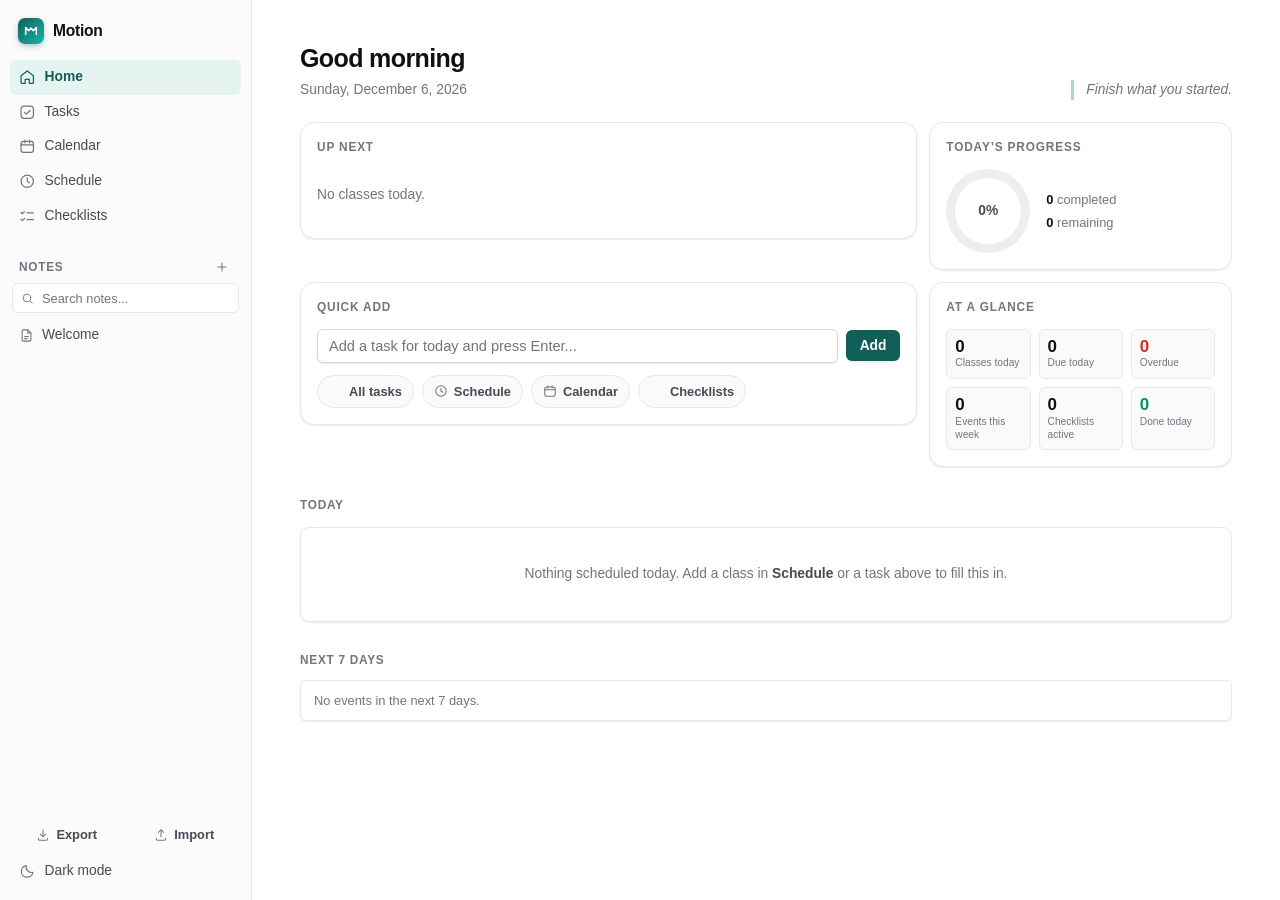
==== commit 643b9e02: "Add files via upload" ====
--- a/index.html
+++ b/index.html
@@ -138,6 +138,17 @@
     </div>
 
     <div class="sidebar-footer">
+      <div class="backup-row">
+        <button class="backup-btn" id="exportDataBtn" title="Download a backup of everything in this workspace">
+          <svg class="icon" viewBox="0 0 24 24" fill="none" stroke="currentColor" stroke-linecap="round" stroke-linejoin="round"><path d="M12 3v12"/><path d="m7.5 10.5 4.5 4.5 4.5-4.5"/><path d="M4 17.5V19a2 2 0 0 0 2 2h12a2 2 0 0 0 2-2v-1.5"/></svg>
+          Export
+        </button>
+        <label class="backup-btn" for="importDataInput" title="Restore a workspace from a backup file">
+          <svg class="icon" viewBox="0 0 24 24" fill="none" stroke="currentColor" stroke-linecap="round" stroke-linejoin="round"><path d="M12 15V3"/><path d="m7.5 7.5 4.5-4.5 4.5 4.5"/><path d="M4 17.5V19a2 2 0 0 0 2 2h12a2 2 0 0 0 2-2v-1.5"/></svg>
+          Import
+        </label>
+        <input type="file" id="importDataInput" accept="application/json,.json" hidden>
+      </div>
       <button class="theme-toggle" id="themeToggle"></button>
     </div>
   </nav>
--- a/css/components.css
+++ b/css/components.css
@@ -742,3 +742,31 @@
 }
 
 .modal.modal-confirm .modal-footer .btn { min-width: 108px; }
+
+/* ---------------- Backup row ----------------
+   Sits with the theme toggle rather than behind a settings screen: the whole
+   point is that it is found before it is needed. */
+.backup-row {
+  display: flex;
+  gap: var(--sp-1);
+  margin-bottom: var(--sp-1);
+}
+
+.backup-btn {
+  display: flex;
+  align-items: center;
+  justify-content: center;
+  gap: 6px;
+  flex: 1;
+  padding: 7px 8px;
+  border-radius: var(--r-sm);
+  font-size: var(--fs-caption);
+  font-weight: 550;
+  color: var(--text-2);
+  cursor: pointer;
+  transition: background var(--dur-fast) var(--ease), color var(--dur-fast) var(--ease);
+}
+
+.backup-btn .icon { width: 14px; height: 14px; color: var(--text-3); }
+.backup-btn:hover { background: var(--hover); color: var(--text); }
+.backup-btn:hover .icon { color: var(--text-2); }
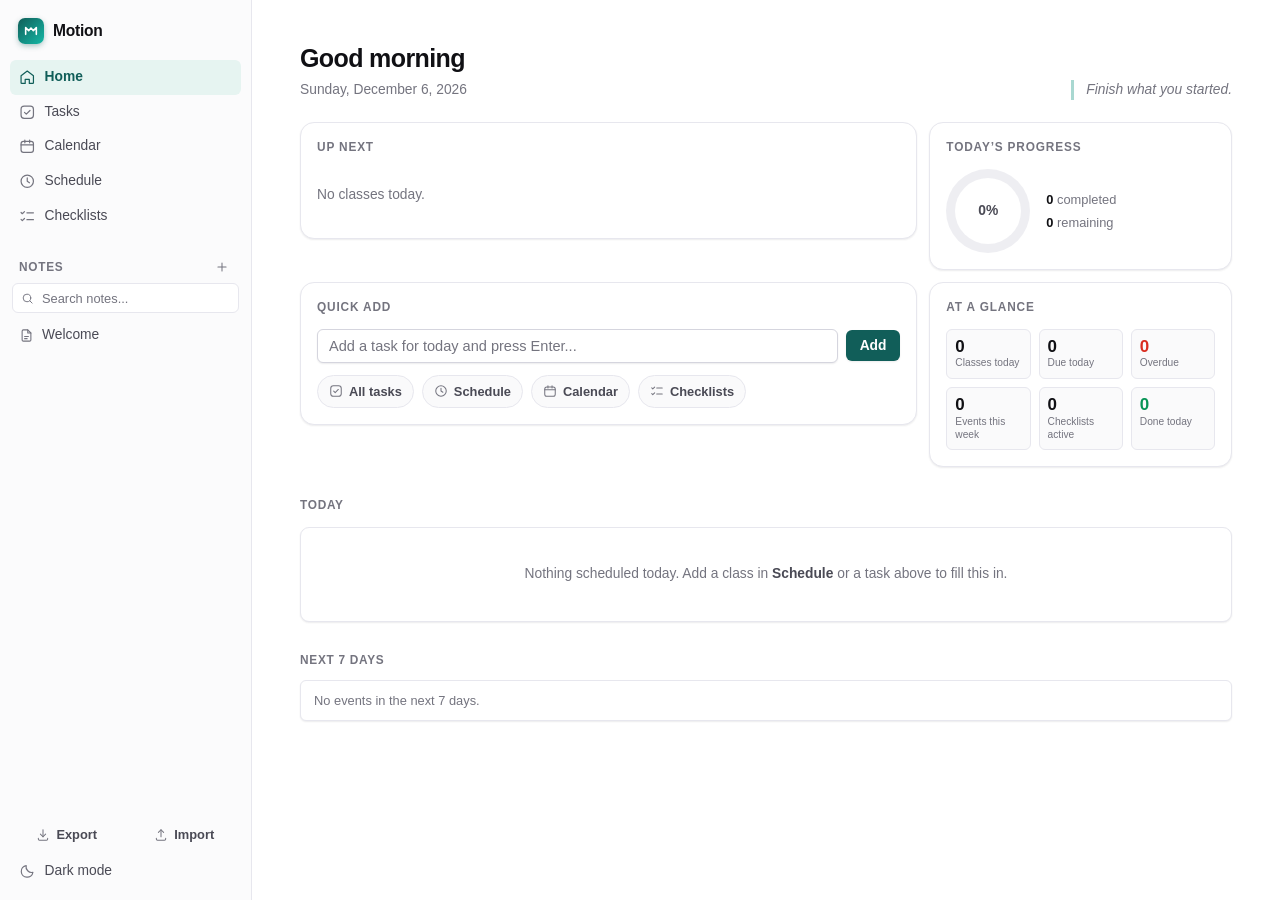
==== commit dbc3700d: "Add files via upload" ====
--- a/index.html
+++ b/index.html
@@ -26,6 +26,7 @@
 <link rel="stylesheet" href="css/schedule.css">
 <link rel="stylesheet" href="css/notes.css">
 <link rel="stylesheet" href="css/responsive.css">
+<link rel="stylesheet" href="css/print.css">
 
 <script>
 // Applied before first paint so a dark-theme user never sees a white flash.
@@ -89,6 +90,8 @@
 
 <div class="offline-bar" id="offlineBar" role="status">Offline — your workspace is stored on this device, so everything still works.</div>
 
+<div class="print-sheet" id="printSheet" aria-hidden="true"></div>
+
 <div class="class-timer hidden" id="classTimer" role="status" aria-live="polite"></div>
 
 <div class="undo-toast hidden" id="undoToast" role="status" aria-live="polite"></div>
@@ -370,6 +373,10 @@
       <div class="page-meta" id="pageMeta"></div>
       <div class="page-content" id="pageContent" contenteditable="true" data-placeholder="Start writing..."></div>
       <div class="notes-footer">
+        <button class="btn secondary" id="printPageBtn" title="Open the print dialog — choose “Save as PDF” there">
+          <svg class="icon" viewBox="0 0 24 24" fill="none" stroke="currentColor" stroke-linecap="round" stroke-linejoin="round"><path d="M7 8V3.5h10V8"/><rect x="3.5" y="8" width="17" height="8" rx="2"/><path d="M7 13.5h10V21H7z"/></svg>
+          Export PDF
+        </button>
         <button class="btn danger" id="deletePageBtn">Delete Page</button>
       </div>
     </section>
--- a/css/timer.css
+++ b/css/timer.css
@@ -141,6 +141,7 @@
 .timer-panel {
   display: flex;
   align-items: center;
+  flex-wrap: wrap;
   gap: var(--sp-4);
   padding: var(--sp-4) var(--sp-5);
   border-radius: var(--r-lg);
@@ -188,5 +189,5 @@
   color: var(--text-2);
 }
 
-.timer-panel .tp-meta span { display: flex; align-items: center; gap: 5px; }
+.timer-panel .tp-meta span { display: flex; align-items: center; gap: 5px; white-space: nowrap; }
 .timer-panel .tp-meta .icon { width: 14px; height: 14px; color: var(--text-3); }
--- a/css/home.css
+++ b/css/home.css
@@ -84,10 +84,16 @@
 .widget .task-form { margin-bottom: 0; }
 
 /* ---------------- Up next ---------------- */
+.next-class .cls-status { flex-shrink: 0; }
+
 .next-class {
   display: flex;
   align-items: center;
   gap: var(--sp-3);
+  /* The status pill is nowrap and the mark is fixed, so without wrapping the
+     body is the only thing that can give — and it collapses far enough to break
+     "4:00 PM" onto four lines. Letting the pill drop to its own row instead. */
+  flex-wrap: wrap;
   padding: var(--sp-3);
   border-radius: var(--r-md);
   background: var(--cc-soft, var(--surface-2));
@@ -109,12 +115,15 @@
 }
 
 .nc-mark .icon { width: 20px; height: 20px; }
-.nc-body { flex: 1; min-width: 0; }
+/* A floor, not min-width:0: below this the text is no longer readable and the
+   pill should wrap instead. */
+.nc-body { flex: 1 1 150px; min-width: 150px; }
 
 .nc-name {
   font-size: var(--fs-body-l);
   font-weight: 660;
   letter-spacing: -0.015em;
+  overflow-wrap: anywhere;
 }
 
 .nc-meta {
@@ -126,7 +135,9 @@
   color: var(--text-2);
 }
 
-.nc-meta span { display: flex; align-items: center; gap: 5px; }
+/* A time range and a room name are single units — breaking them mid-phrase is
+   what produced "4:00 / PM / – / 5:30 / PM". */
+.nc-meta span { display: flex; align-items: center; gap: 5px; white-space: nowrap; }
 .nc-meta .icon { width: 13px; height: 13px; color: var(--text-3); }
 
 /* ---------------- Progress ring ---------------- */
--- a/css/notes.css
+++ b/css/notes.css
@@ -103,7 +103,12 @@
 .page-content li { margin-bottom: 3px; }
 .page-content > *:first-child { margin-top: 0; }
 
-.notes-footer { display: flex; justify-content: flex-end; margin-top: 26px; }
+.notes-footer {
+  display: flex;
+  justify-content: flex-end;
+  gap: var(--sp-2);
+  margin-top: 26px;
+}
 
 /* "Edited 5 min ago" — small enough to ignore, present enough to reassure. */
 .page-meta {
--- a/css/print.css
+++ b/css/print.css
@@ -0,0 +1,170 @@
+/* ============================================================================
+   Print / PDF
+   ----------------------------------------------------------------------------
+   The printed note is a separate document, not a screenshot of the app. Every
+   value here is in physical units (pt/mm) because a PDF has no viewport, and
+   every colour is literal rather than a theme token — printing a dark-mode note
+   should still produce a black-on-white page.
+   ========================================================================== */
+
+/* Never visible on screen; print.css is the only thing that reveals it. */
+.print-sheet {
+  display: none;
+}
+
+@page {
+  /* No `size`, so the user's chosen paper (A4 or Letter) is respected. Wider
+     outer margin at the top leaves room for the browser's own header. */
+  margin: 18mm 16mm 16mm;
+}
+
+@media print {
+  /* Hide the entire app; the sheet is the document. */
+  body > *,
+  .topbar,
+  .app,
+  .modal-overlay,
+  .class-timer,
+  .undo-toast,
+  .offline-bar,
+  .sidebar-backdrop,
+  .loading-overlay {
+    display: none !important;
+  }
+
+  body > .print-sheet {
+    display: block !important;
+  }
+
+  html,
+  body {
+    background: #fff !important;
+    margin: 0;
+    padding: 0;
+    height: auto;
+    overflow: visible;
+  }
+
+  .ps-doc {
+    color: #14161a;
+    font-family: -apple-system, BlinkMacSystemFont, "Segoe UI", Roboto, Helvetica, Arial, sans-serif;
+    font-size: 10.5pt;
+    line-height: 1.62;
+    -webkit-print-color-adjust: exact;
+    print-color-adjust: exact;
+  }
+
+  /* ---------------- Masthead ---------------- */
+  .ps-head {
+    display: flex;
+    align-items: baseline;
+    justify-content: space-between;
+    padding-bottom: 5pt;
+    border-bottom: 1.2pt solid #115e59;
+    margin-bottom: 16pt;
+  }
+
+  .ps-brand {
+    font-size: 10pt;
+    font-weight: 700;
+    letter-spacing: 0.12em;
+    text-transform: uppercase;
+    color: #115e59;
+  }
+
+  .ps-printed {
+    font-size: 8.5pt;
+    color: #6b6b76;
+  }
+
+  /* ---------------- Title block ---------------- */
+  .ps-title {
+    font-size: 22pt;
+    font-weight: 700;
+    letter-spacing: -0.02em;
+    line-height: 1.2;
+    margin: 0 0 4pt;
+    color: #0d0f13;
+    /* A title stranded at the foot of a page is the classic print defect. */
+    break-after: avoid-page;
+  }
+
+  .ps-meta {
+    margin: 0 0 18pt;
+    font-size: 8.5pt;
+    color: #6b6b76;
+    break-after: avoid-page;
+  }
+
+  /* ---------------- Body ---------------- */
+  .ps-body > *:first-child { margin-top: 0; }
+
+  .ps-body p {
+    margin: 0 0 9pt;
+    /* Never leave one line of a paragraph alone on a page. */
+    orphans: 3;
+    widows: 3;
+  }
+
+  .ps-body h2,
+  .ps-body h3 {
+    color: #0d0f13;
+    line-height: 1.3;
+    break-after: avoid-page;
+    break-inside: avoid;
+  }
+
+  .ps-body h2 {
+    font-size: 14pt;
+    font-weight: 680;
+    letter-spacing: -0.01em;
+    margin: 18pt 0 6pt;
+  }
+
+  .ps-body h3 {
+    font-size: 11.5pt;
+    font-weight: 660;
+    margin: 14pt 0 4pt;
+  }
+
+  .ps-body ul,
+  .ps-body ol {
+    margin: 0 0 9pt;
+    padding-left: 16pt;
+  }
+
+  .ps-body ul { list-style-type: disc; }
+  .ps-body ol { list-style-type: decimal; }
+
+  .ps-body li {
+    margin-bottom: 2.5pt;
+    orphans: 2;
+    widows: 2;
+    break-inside: avoid;
+  }
+
+  .ps-body hr {
+    border: none;
+    border-top: 0.6pt solid #c9c9d2;
+    margin: 14pt 0;
+  }
+
+  .ps-body b,
+  .ps-body strong { font-weight: 680; }
+
+  .ps-body a {
+    color: #115e59;
+    text-decoration: underline;
+  }
+
+  .ps-empty { color: #8b8b96; font-style: italic; }
+
+  /* ---------------- Footer ---------------- */
+  .ps-foot {
+    margin-top: 20pt;
+    padding-top: 5pt;
+    border-top: 0.6pt solid #d9d9e0;
+    font-size: 8pt;
+    color: #8b8b96;
+  }
+}
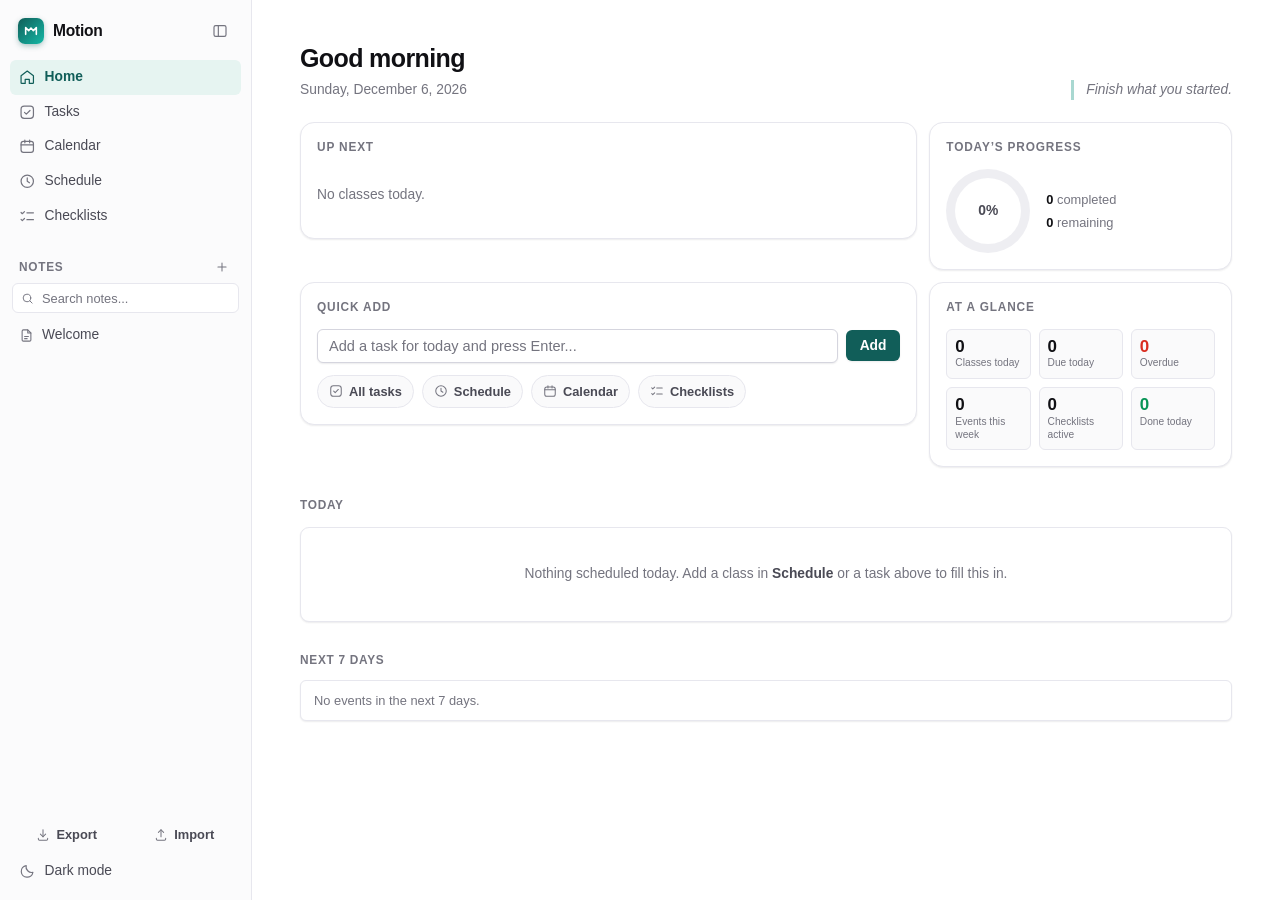
==== commit e3f0d939: "Add files via upload" ====
--- a/index.html
+++ b/index.html
@@ -37,6 +37,12 @@
       t = window.matchMedia && window.matchMedia("(prefers-color-scheme: dark)").matches ? "dark" : "light";
     }
     document.documentElement.setAttribute("data-theme", t);
+
+    // Same reasoning as the theme: applying this after boot would show an
+    // expanded sidebar for a frame and then snap it shut.
+    if (localStorage.getItem("motionSidebar") === "collapsed") {
+      document.documentElement.setAttribute("data-sidebar", "collapsed");
+    }
   } catch (e) {
     document.documentElement.setAttribute("data-theme", "light");
   }
@@ -103,27 +109,31 @@
         <svg viewBox="0 0 24 24" fill="none" stroke="currentColor" stroke-width="2.4" stroke-linecap="round" stroke-linejoin="round"><path d="M4 17V7l4.5 4.5L12 7.5l3.5 4L20 7v10"/></svg>
       </div>
       <span class="brand-name">Motion</span>
-    </div>
-
-    <div class="nav-item" data-view="dashboard">
+      <button class="sidebar-toggle" id="sidebarToggle" aria-expanded="true"
+              title="Collapse sidebar (⌘B)" aria-label="Collapse sidebar">
+        <svg class="icon" viewBox="0 0 24 24" fill="none" stroke="currentColor" stroke-width="1.8" stroke-linecap="round" stroke-linejoin="round"><rect x="3" y="4" width="18" height="16" rx="2.5"/><path d="M9.5 4v16"/></svg>
+      </button>
+    </div>
+
+    <div class="nav-item" data-view="dashboard" title="Home">
       <svg class="icon" viewBox="0 0 24 24" fill="none" stroke="currentColor" stroke-linecap="round" stroke-linejoin="round"><path d="M3 9.8 12 3l9 6.8V20a1 1 0 0 1-1 1h-5v-6H9v6H4a1 1 0 0 1-1-1V9.8Z"/></svg>
-      Home
-    </div>
-    <div class="nav-item" data-view="tasks">
+      <span class="nav-label">Home</span>
+    </div>
+    <div class="nav-item" data-view="tasks" title="Tasks">
       <svg class="icon" viewBox="0 0 24 24" fill="none" stroke="currentColor" stroke-linecap="round" stroke-linejoin="round"><rect x="3" y="3" width="18" height="18" rx="4.5"/><path d="m8 12.2 2.6 2.6L16 9.4"/></svg>
-      Tasks
-    </div>
-    <div class="nav-item" data-view="calendar">
+      <span class="nav-label">Tasks</span>
+    </div>
+    <div class="nav-item" data-view="calendar" title="Calendar">
       <svg class="icon" viewBox="0 0 24 24" fill="none" stroke="currentColor" stroke-linecap="round" stroke-linejoin="round"><rect x="3" y="5" width="18" height="16" rx="3.5"/><path d="M3 10h18M8.5 3v4M15.5 3v4"/></svg>
-      Calendar
-    </div>
-    <div class="nav-item" data-view="schedule">
+      <span class="nav-label">Calendar</span>
+    </div>
+    <div class="nav-item" data-view="schedule" title="Schedule">
       <svg class="icon" viewBox="0 0 24 24" fill="none" stroke="currentColor" stroke-linecap="round" stroke-linejoin="round"><circle cx="12" cy="12" r="9"/><path d="M12 7.2V12l3.2 2.2"/></svg>
-      Schedule
-    </div>
-    <div class="nav-item" data-view="checklists">
+      <span class="nav-label">Schedule</span>
+    </div>
+    <div class="nav-item" data-view="checklists" title="Checklists">
       <svg class="icon" viewBox="0 0 24 24" fill="none" stroke="currentColor" stroke-linecap="round" stroke-linejoin="round"><path d="m3 6.5 1.8 1.8L8 5.2M3 16.5l1.8 1.8L8 15.2M11.5 7h9.5M11.5 17h9.5"/></svg>
-      Checklists
+      <span class="nav-label">Checklists</span>
     </div>
 
     <div class="nav-section">
@@ -142,13 +152,13 @@
 
     <div class="sidebar-footer">
       <div class="backup-row">
-        <button class="backup-btn" id="exportDataBtn" title="Download a backup of everything in this workspace">
+        <button class="backup-btn" id="exportDataBtn" title="Export — download a backup of everything">
           <svg class="icon" viewBox="0 0 24 24" fill="none" stroke="currentColor" stroke-linecap="round" stroke-linejoin="round"><path d="M12 3v12"/><path d="m7.5 10.5 4.5 4.5 4.5-4.5"/><path d="M4 17.5V19a2 2 0 0 0 2 2h12a2 2 0 0 0 2-2v-1.5"/></svg>
-          Export
-        </button>
-        <label class="backup-btn" for="importDataInput" title="Restore a workspace from a backup file">
+          <span class="nav-label">Export</span>
+        </button>
+        <label class="backup-btn" for="importDataInput" title="Import — restore a workspace from a backup file">
           <svg class="icon" viewBox="0 0 24 24" fill="none" stroke="currentColor" stroke-linecap="round" stroke-linejoin="round"><path d="M12 15V3"/><path d="m7.5 7.5 4.5-4.5 4.5 4.5"/><path d="M4 17.5V19a2 2 0 0 0 2 2h12a2 2 0 0 0 2-2v-1.5"/></svg>
-          Import
+          <span class="nav-label">Import</span>
         </label>
         <input type="file" id="importDataInput" accept="application/json,.json" hidden>
       </div>
--- a/css/components.css
+++ b/css/components.css
@@ -770,3 +770,97 @@
 .backup-btn .icon { width: 14px; height: 14px; color: var(--text-3); }
 .backup-btn:hover { background: var(--hover); color: var(--text); }
 .backup-btn:hover .icon { color: var(--text-2); }
+
+/* ---------------- Collapsible sidebar ----------------
+   Collapses to an icon rail rather than disappearing, so navigation stays one
+   click away. Scoped to min-width 769px on purpose: below that the sidebar is
+   already a drawer, and the two behaviours would fight over the same element. */
+
+.sidebar-toggle {
+  display: flex;
+  align-items: center;
+  justify-content: center;
+  width: 26px;
+  height: 26px;
+  margin-left: auto;
+  flex-shrink: 0;
+  border-radius: var(--r-sm);
+  color: var(--text-3);
+  transition: background var(--dur-fast) var(--ease), color var(--dur-fast) var(--ease);
+}
+
+.sidebar-toggle .icon { width: 16px; height: 16px; }
+.sidebar-toggle:hover { background: var(--hover-strong); color: var(--text); }
+
+/* The drawer has its own toggle in the topbar, so hide this one there. */
+@media (max-width: 768px) {
+  .sidebar-toggle { display: none; }
+}
+
+@media (min-width: 769px) {
+  .sidebar {
+    transition: width var(--dur) var(--ease), min-width var(--dur) var(--ease),
+      padding var(--dur) var(--ease);
+  }
+
+  :root[data-sidebar="collapsed"] .sidebar {
+    width: 60px;
+    min-width: 60px;
+    padding-left: 8px;
+    padding-right: 8px;
+    overflow-x: hidden;
+  }
+
+  /* Every label goes; the icons carry the meaning, with title= as the fallback. */
+  :root[data-sidebar="collapsed"] .nav-label,
+  :root[data-sidebar="collapsed"] .brand-name,
+  :root[data-sidebar="collapsed"] .nav-section-header span,
+  :root[data-sidebar="collapsed"] .nav-search,
+  :root[data-sidebar="collapsed"] .theme-toggle span,
+  :root[data-sidebar="collapsed"] .page-item span {
+    display: none;
+  }
+
+  /* Centre what is left, and keep the row heights identical to the expanded
+     state so nothing jumps vertically while the width animates. */
+  :root[data-sidebar="collapsed"] .nav-item,
+  :root[data-sidebar="collapsed"] .page-item,
+  :root[data-sidebar="collapsed"] .theme-toggle,
+  :root[data-sidebar="collapsed"] .backup-btn {
+    justify-content: center;
+    padding-left: 0;
+    padding-right: 0;
+    gap: 0;
+  }
+
+  :root[data-sidebar="collapsed"] .brand {
+    justify-content: center;
+    padding: 4px 0 16px;
+  }
+
+  /* The toggle sits under the mark when there is no room beside it. */
+  :root[data-sidebar="collapsed"] .sidebar-toggle {
+    position: absolute;
+    top: 8px;
+    right: 8px;
+    opacity: 0;
+    pointer-events: none;
+  }
+
+  :root[data-sidebar="collapsed"] .sidebar:hover .sidebar-toggle {
+    opacity: 1;
+    pointer-events: auto;
+  }
+
+  :root[data-sidebar="collapsed"] .sidebar { position: relative; }
+
+  :root[data-sidebar="collapsed"] .nav-section-header {
+    justify-content: center;
+    padding: 2px 0 6px;
+  }
+
+  :root[data-sidebar="collapsed"] .backup-row { flex-direction: column; gap: 2px; }
+
+  /* Wrapping to two rows inside a 60px rail would look broken. */
+  :root[data-sidebar="collapsed"] .empty-hint { display: none; }
+}
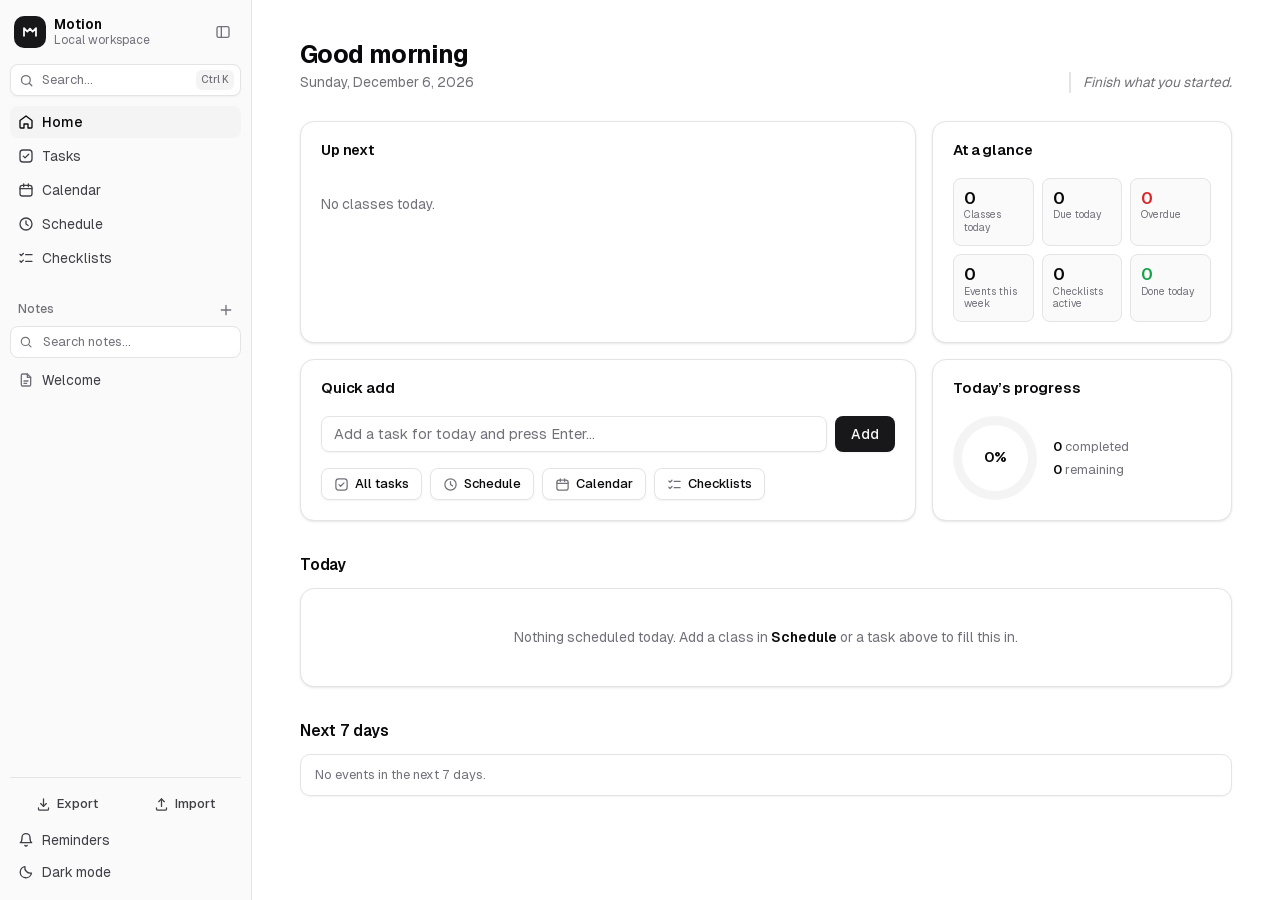
==== commit 64987343: "Add files via upload" ====
--- a/index.html
+++ b/index.html
@@ -7,12 +7,14 @@
 <meta name="description" content="Motion — a local-first workspace for tasks, calendar, class schedule, checklists and notes.">
 <link rel="icon" href="favicon.svg" type="image/svg+xml">
 <link rel="manifest" href="manifest.json">
-<meta name="theme-color" content="#115e59">
+<meta name="theme-color" content="#ffffff" media="(prefers-color-scheme: light)">
+<meta name="theme-color" content="#09090b" media="(prefers-color-scheme: dark)">
 <meta name="mobile-web-app-capable" content="yes">
 <meta name="apple-mobile-web-app-capable" content="yes">
 <meta name="apple-mobile-web-app-status-bar-style" content="default">
 <meta name="apple-mobile-web-app-title" content="Motion">
 <link rel="apple-touch-icon" href="icons/icon-192.png">
+<link rel="preload" href="fonts/Geist-Variable.woff2" as="font" type="font/woff2" crossorigin>
 
 <link rel="stylesheet" href="css/tokens.css">
 <link rel="stylesheet" href="css/base.css">
@@ -25,6 +27,7 @@
 <link rel="stylesheet" href="css/checklists.css">
 <link rel="stylesheet" href="css/schedule.css">
 <link rel="stylesheet" href="css/notes.css">
+<link rel="stylesheet" href="css/command.css">
 <link rel="stylesheet" href="css/responsive.css">
 <link rel="stylesheet" href="css/print.css">
 
@@ -90,6 +93,9 @@
     </div>
     <span class="brand-name">Motion</span>
   </div>
+  <button class="topbar-btn topbar-search" data-open="cmdk" aria-label="Search and commands">
+    <svg class="icon" viewBox="0 0 24 24" fill="none" stroke="currentColor" stroke-linecap="round" stroke-linejoin="round"><circle cx="11" cy="11" r="7"/><path d="m16.5 16.5 4 4"/></svg>
+  </button>
 </header>
 
 <div class="sidebar-backdrop" id="sidebarBackdrop"></div>
@@ -101,6 +107,8 @@
 <div class="class-timer hidden" id="classTimer" role="status" aria-live="polite"></div>
 
 <div class="undo-toast hidden" id="undoToast" role="status" aria-live="polite"></div>
+
+<div class="reminder-stack" id="reminderStack" aria-live="polite"></div>
 
 <div class="app">
   <nav class="sidebar" id="sidebar">
@@ -108,12 +116,21 @@
       <div class="brand-mark">
         <svg viewBox="0 0 24 24" fill="none" stroke="currentColor" stroke-width="2.4" stroke-linecap="round" stroke-linejoin="round"><path d="M4 17V7l4.5 4.5L12 7.5l3.5 4L20 7v10"/></svg>
       </div>
-      <span class="brand-name">Motion</span>
+      <span class="brand-text">
+        <span class="brand-name">Motion</span>
+        <span class="brand-sub">Local workspace</span>
+      </span>
       <button class="sidebar-toggle" id="sidebarToggle" aria-expanded="true"
               title="Collapse sidebar (⌘B)" aria-label="Collapse sidebar">
         <svg class="icon" viewBox="0 0 24 24" fill="none" stroke="currentColor" stroke-width="1.8" stroke-linecap="round" stroke-linejoin="round"><rect x="3" y="4" width="18" height="16" rx="2.5"/><path d="M9.5 4v16"/></svg>
       </button>
     </div>
+
+    <button class="cmdk-trigger" data-open="cmdk" title="Search and commands" aria-label="Search and commands">
+      <svg class="icon" viewBox="0 0 24 24" fill="none" stroke="currentColor" stroke-linecap="round" stroke-linejoin="round"><circle cx="11" cy="11" r="7"/><path d="m16.5 16.5 4 4"/></svg>
+      <span class="nav-label">Search…</span>
+      <kbd class="kbd" data-shortcut="cmdk">⌘K</kbd>
+    </button>
 
     <div class="nav-item" data-view="dashboard" title="Home">
       <svg class="icon" viewBox="0 0 24 24" fill="none" stroke="currentColor" stroke-linecap="round" stroke-linejoin="round"><path d="M3 9.8 12 3l9 6.8V20a1 1 0 0 1-1 1h-5v-6H9v6H4a1 1 0 0 1-1-1V9.8Z"/></svg>
@@ -162,6 +179,11 @@
         </label>
         <input type="file" id="importDataInput" accept="application/json,.json" hidden>
       </div>
+      <button class="footer-btn" id="remindersBtn" title="Reminders">
+        <svg class="icon" viewBox="0 0 24 24" fill="none" stroke="currentColor" stroke-linecap="round" stroke-linejoin="round"><path d="M6 8.5a6 6 0 0 1 12 0c0 6 2.5 7.5 2.5 7.5h-17S6 14.5 6 8.5Z"/><path d="M10.3 20a1.9 1.9 0 0 0 3.4 0"/></svg>
+        <span>Reminders</span>
+        <i class="on-dot" aria-hidden="true"></i>
+      </button>
       <button class="theme-toggle" id="themeToggle"></button>
     </div>
   </nav>
@@ -180,12 +202,12 @@
       <div class="timer-panel hidden" id="homeTimer"></div>
 
       <div class="widgets">
-        <section class="widget w-wide" id="wNext">
+        <section class="widget w-next" id="wNext">
           <div class="widget-head"><h3>Up next</h3><span class="widget-meta" id="nextMeta"></span></div>
           <div id="nextClass"></div>
         </section>
 
-        <section class="widget" id="wProgress">
+        <section class="widget w-progress" id="wProgress">
           <div class="widget-head"><h3>Today&rsquo;s progress</h3></div>
           <div class="progress-ring-wrap">
             <div class="progress-ring" id="dayRing" style="--pct:0"><span id="dayRingPct">0%</span></div>
@@ -193,7 +215,7 @@
           </div>
         </section>
 
-        <section class="widget w-wide">
+        <section class="widget w-add">
           <div class="widget-head"><h3>Quick add</h3></div>
           <div class="row task-form">
             <input class="field grow" id="quickTaskInput" type="text" placeholder="Add a task for today and press Enter...">
@@ -202,7 +224,7 @@
           <div class="quick-actions" id="quickActions"></div>
         </section>
 
-        <section class="widget">
+        <section class="widget w-glance">
           <div class="widget-head"><h3>At a glance</h3></div>
           <div class="mini-stats">
             <div class="mini-stat"><span class="ms-num" id="statClasses">0</span><span class="ms-label">Classes today</span></div>
@@ -331,7 +353,7 @@
       <h3 class="sched-heading" id="dayHeading">Classes Today</h3>
       <ul class="class-list" id="dayClassList"></ul>
 
-      <h3 class="sched-heading" style="margin-top:30px;">All Classes</h3>
+      <h3 class="sched-heading">All Classes</h3>
       <div class="table-scroll"><table class="sched-table" id="allClassesTable"></table></div>
     </section>
 
@@ -394,6 +416,75 @@
   </main>
 </div>
 
+<div class="modal-overlay cmdk-overlay hidden" id="cmdkOverlay">
+  <div class="cmdk" role="dialog" aria-modal="true" aria-label="Command menu">
+    <div class="cmdk-input-row">
+      <svg class="icon" viewBox="0 0 24 24" fill="none" stroke="currentColor" stroke-linecap="round" stroke-linejoin="round"><circle cx="11" cy="11" r="7"/><path d="m16.5 16.5 4 4"/></svg>
+      <input id="cmdkInput" type="text" placeholder="Type a command or search…" autocomplete="off" spellcheck="false"
+             role="combobox" aria-expanded="false" aria-controls="cmdkList" aria-autocomplete="list">
+      <kbd class="kbd">Esc</kbd>
+    </div>
+    <div class="cmdk-list" id="cmdkList" role="listbox" aria-label="Results"></div>
+    <div class="cmdk-foot">
+      <span><kbd class="kbd">↑</kbd><kbd class="kbd">↓</kbd> to navigate</span>
+      <span><kbd class="kbd">↵</kbd> to select</span>
+      <span><kbd class="kbd" data-shortcut="cmdk">⌘K</kbd> to toggle</span>
+    </div>
+  </div>
+</div>
+
+<div class="modal-overlay hidden" id="reminderOverlay">
+  <div class="modal modal-settings" role="dialog" aria-modal="true" aria-labelledby="reminderTitle">
+    <h3 id="reminderTitle">Reminders</h3>
+    <p class="modal-desc">A heads-up before each class, and a daily summary of what&rsquo;s due.</p>
+    <div class="modal-body">
+      <div class="setting-row">
+        <div class="setting-text">
+          <label class="setting-label" for="remEnabled">Enable reminders</label>
+          <div class="setting-hint" id="remPermission"></div>
+        </div>
+        <button class="switch" id="remEnabled" role="switch" aria-checked="false"><span class="switch-thumb"></span></button>
+      </div>
+
+      <div class="setting-group" id="remOptions">
+        <div class="setting-row">
+          <div class="setting-text">
+            <label class="setting-label" for="remClassLead">Before each class</label>
+            <div class="setting-hint">For every class on today&rsquo;s schedule.</div>
+          </div>
+          <select class="field" id="remClassLead">
+            <option value="0">Off</option>
+            <option value="5">5 minutes</option>
+            <option value="10">10 minutes</option>
+            <option value="15">15 minutes</option>
+            <option value="30">30 minutes</option>
+          </select>
+        </div>
+        <div class="setting-row">
+          <div class="setting-text">
+            <label class="setting-label" for="remDigest">Daily summary</label>
+            <div class="setting-hint">Tasks due, overdue work, classes and events.</div>
+          </div>
+          <button class="switch" id="remDigest" role="switch" aria-checked="true"><span class="switch-thumb"></span></button>
+        </div>
+        <div class="setting-row" id="remDigestTimeRow">
+          <div class="setting-text">
+            <label class="setting-label" for="remDigestTime">Summary time</label>
+            <div class="setting-hint">Sent once, the first time Motion is open after this.</div>
+          </div>
+          <input class="field" type="time" id="remDigestTime" value="08:00">
+        </div>
+      </div>
+
+      <p class="setting-note">Motion keeps everything on this device, with no server to send reminders from, so they arrive while Motion is open &mdash; in a tab or installed as an app. Install it and leave it running in the background to get them all day.</p>
+    </div>
+    <div class="modal-footer" style="justify-content:space-between;">
+      <button class="btn secondary" id="remTestBtn">Send a test</button>
+      <button class="btn" id="remDoneBtn">Done</button>
+    </div>
+  </div>
+</div>
+
 <div class="modal-overlay hidden" id="confirmOverlay">
   <div class="modal modal-confirm" role="alertdialog" aria-modal="true" aria-labelledby="confirmTitle">
     <div class="confirm-icon">
--- a/css/tokens.css
+++ b/css/tokens.css
@@ -1,61 +1,107 @@
 /* ============================================================================
    Design tokens
    ----------------------------------------------------------------------------
-   Every colour, radius, shadow and font size in the app resolves through one of
-   these custom properties, so the dark theme is a single attribute swap on
-   <html> rather than a parallel set of rules.
+   The palette, radii and shadows follow shadcn/ui's "zinc" theme, so the app
+   reads like a shadcn interface without pulling in React or Tailwind. Every
+   colour, radius, shadow and font size in the app resolves through one of these
+   custom properties, so the dark theme is a single attribute swap on <html>
+   rather than a parallel set of rules.
+
+   The names predate the shadcn palette and are kept so no component had to be
+   renamed; the shadcn role each one plays is noted alongside:
+     --accent / --accent-fill   primary            --accent-soft   accent
+     --surface                  card               --surface-2     muted/50
+     --text-3                   muted-foreground   --border        border / input
    ========================================================================== */
 
+@font-face {
+  font-family: "Geist";
+  src: url("../fonts/Geist-Variable.woff2") format("woff2");
+  font-weight: 100 900;
+  font-style: normal;
+  font-display: swap;
+}
+
 :root {
+  --font-sans: "Geist", "Inter", -apple-system, BlinkMacSystemFont, "Segoe UI", Roboto, Helvetica, Arial, sans-serif;
+  --font-mono: ui-monospace, SFMono-Regular, Menlo, monospace;
+
   --bg: #ffffff;
   --surface: #ffffff;
-  --surface-2: #fafafb;
-  --sidebar-bg: #fbfbfc;
-  --border: #e7e7ee;
-  --border-strong: #d5d5de;
-  --text: #101014;
-  --text-2: #4a4a55;
-  --text-3: #74747f;
-  --accent: #115e59;
-  --accent-hover: #0d4a46;
-  --accent-soft: #e6f4f1;
-  --accent-border: #a9d8d1;
-  --danger: #d92d20;
-  --danger-soft: #fef3f2;
-  --danger-border: #fbd5d1;
-  --success: #079455;
-  --success-soft: #ecfdf3;
-  --amber: #b54708;
-  --amber-soft: #fffaeb;
+  --surface-2: #fafafa;
+  --muted: #f4f4f5;
+  --sidebar-bg: #fafafa;
+  --border: #e4e4e7;
+  --border-strong: #e4e4e7;
+  --text: #09090b;
+  --text-2: #3f3f46;
+  --text-3: #71717a;
+
+  /* Primary: near-black, with its foreground for anything drawn on top. */
+  --accent: #18181b;
+  --accent-hover: #27272a;
+  --accent-soft: #f4f4f5;
+  --accent-border: #d4d4d8;
+  --accent-fill: #18181b;
+  --accent-fill-hover: #2f2f33;
+  --on-accent: #fafafa;
+  --accent-ghost: rgba(24, 24, 27, 0.12);
+  --accent-glow: rgba(24, 24, 27, 0.3);
+  --grad: #18181b;
+
+  --danger: #dc2626;
+  --danger-soft: #fef2f2;
+  --danger-border: #fecaca;
+  --danger-fill: #dc2626;
+  --danger-hover: #b91c1c;
+  --success: #16a34a;
+  --success-soft: #f0fdf4;
+  --success-border: #bbf7d0;
+  --amber: #b45309;
+  --amber-soft: #fffbeb;
   --amber-border: #fde68a;
-  --grad: linear-gradient(135deg, #115e59 0%, #14b8a6 100%);
+  --info: #2563eb;
+  --info-soft: #eff6ff;
+  --info-border: #bfdbfe;
+
+  /* shadcn's radius scale: --radius is 0.625rem, the rest step off it. */
   --r-sm: 6px;
-  --r-md: 9px;
-  --r-lg: 14px;
-  /* Layered rather than single-drop: a tight contact shadow plus a wider, softer
-     one reads as real elevation instead of a grey smear. */
-  --shadow-xs: 0 1px 1px rgba(16, 18, 27, 0.04);
-  --shadow-sm: 0 1px 2px rgba(16, 18, 27, 0.06), 0 1px 3px -1px rgba(16, 18, 27, 0.05);
-  --shadow-md: 0 2px 4px -2px rgba(16, 18, 27, 0.07), 0 8px 20px -6px rgba(16, 18, 27, 0.12);
-  --shadow-lg: 0 6px 16px -6px rgba(16, 18, 27, 0.12), 0 24px 56px -12px rgba(16, 18, 27, 0.24);
+  --r-md: 8px;
+  --r-lg: 10px;
+  --r-xl: 14px;
+
+  /* Tailwind's shadow scale, as shadcn uses it: xs on controls, sm on cards,
+     lg on dialogs and popovers. */
+  --shadow-xs: 0 1px 2px 0 rgba(0, 0, 0, 0.05);
+  --shadow-sm: 0 1px 3px 0 rgba(0, 0, 0, 0.08), 0 1px 2px -1px rgba(0, 0, 0, 0.08);
+  --shadow-md: 0 4px 6px -1px rgba(0, 0, 0, 0.08), 0 2px 4px -2px rgba(0, 0, 0, 0.08);
+  --shadow-lg: 0 10px 15px -3px rgba(0, 0, 0, 0.1), 0 4px 6px -4px rgba(0, 0, 0, 0.1);
   --shadow-glow: 0 4px 18px -4px var(--accent-glow);
-  --ring: 0 0 0 3px rgba(17, 94, 89, 0.16);
-  --hover-subtle: rgba(23, 23, 28, 0.028);
-  --hover: rgba(23, 23, 28, 0.055);
-  --hover-strong: rgba(23, 23, 28, 0.08);
-  --control-border: #c6c6d0;
-  --border-hover: #cfcfd6;
-  --placeholder: #c9c9d2;
-  --track: #eeeef2;
-  --topbar-bg: rgba(255, 255, 255, 0.86);
-  --accent-fill: #115e59;
-  --accent-fill-hover: #0d4a46;
-  --accent-ghost: rgba(17, 94, 89, 0.18);
-  --accent-glow: rgba(17, 94, 89, 0.5);
-  --overlay: rgba(16, 18, 27, 0.42);
-  --danger-hover: #b42318;
-  --success-border: #abefc6;
-  --selection: rgba(17, 94, 89, 0.18);
+
+  /* Focus: the border turns --ring-color and a 3px half-strength halo sits
+     outside it — shadcn's `focus-visible:ring-[3px] ring-ring/50`. */
+  --ring-color: #a1a1aa;
+  --ring-soft: rgba(161, 161, 170, 0.5);
+  --ring: 0 0 0 3px var(--ring-soft);
+
+  --hover-subtle: rgba(244, 244, 245, 0.6);
+  --hover: #f4f4f5;
+  --hover-strong: #e4e4e7;
+  --control-border: #d4d4d8;
+  --border-hover: #d4d4d8;
+  --placeholder: #a1a1aa;
+  --track: #f4f4f5;
+  --field-bg: transparent;
+  --field-bg-solid: #ffffff;
+  --tab-active: #ffffff;
+  --tab-active-border: transparent;
+  --topbar-bg: rgba(255, 255, 255, 0.85);
+  --overlay: rgba(0, 0, 0, 0.5);
+  --selection: rgba(24, 24, 27, 0.12);
+
+  /* Lucide's chevron-down, for native <select>s dressed as shadcn's trigger. */
+  --chevron: url("data:image/svg+xml,%3Csvg xmlns='http://www.w3.org/2000/svg' viewBox='0 0 24 24' fill='none' stroke='%2371717a' stroke-width='2' stroke-linecap='round' stroke-linejoin='round'%3E%3Cpath d='m6 9 6 6 6-6'/%3E%3C/svg%3E");
+
   --ease: cubic-bezier(0.4, 0, 0.2, 1);
   /* Slight overshoot; used only where something should feel like it "lands". */
   --ease-spring: cubic-bezier(0.34, 1.56, 0.64, 1);
@@ -72,7 +118,11 @@
   --sp-6: 30px;
   --sp-7: 42px;
 
-  --r-xl: 18px;
+  /* Layout rhythm. Every page uses the same two gaps: between cards that sit
+     side by side or stacked, and between one section and the next heading. */
+  --gap-card: 16px;
+  --gap-section: 32px;
+  --gap-heading: 12px;
 
   /* Fluid type scale — every size interpolates with the viewport between a
      phone-width floor and an ultrawide ceiling, so nothing is hard-coded. */
@@ -97,47 +147,66 @@
 /* ---------------- Dark theme ---------------- */
 :root[data-theme="dark"] {
   color-scheme: dark;
-  --bg: #0e0e11;
-  --surface: #16161a;
-  --surface-2: #1c1c21;
-  --sidebar-bg: #121215;
-  --border: #26262d;
-  --border-strong: #33333c;
-  --text: #f5f5f8;
-  --text-2: #bcbcc8;
-  --text-3: #8d8d9b;
-  --accent: #2dd4bf;
-  --accent-hover: #5eead4;
-  --accent-soft: #0d2e2a;
-  --accent-border: #1d5750;
-  --danger: #f97066;
-  --danger-soft: #331a19;
-  --danger-border: #5c2723;
-  --danger-hover: #fda29b;
-  --success: #47cd89;
-  --success-soft: #10281d;
-  --success-border: #1f4d38;
-  --amber: #f5b544;
-  --amber-soft: #2b2113;
-  --amber-border: #4a381a;
-  --shadow-sm: 0 1px 2px rgba(0, 0, 0, 0.34);
-  --shadow-md: 0 4px 14px -3px rgba(0, 0, 0, 0.5), 0 2px 5px -2px rgba(0, 0, 0, 0.34);
-  --shadow-lg: 0 24px 56px -12px rgba(0, 0, 0, 0.66), 0 6px 16px -6px rgba(0, 0, 0, 0.45);
-  --ring: 0 0 0 3px rgba(45, 212, 191, 0.28);
-  --hover-subtle: rgba(255, 255, 255, 0.035);
-  --hover: rgba(255, 255, 255, 0.065);
-  --hover-strong: rgba(255, 255, 255, 0.1);
-  --control-border: #3f3f4a;
-  --border-hover: #4a4a56;
-  --placeholder: #5b5b68;
-  --track: #292930;
-  --topbar-bg: rgba(18, 18, 21, 0.86);
-  --accent-fill: #12706a;
-  --accent-fill-hover: #158079;
-  --accent-ghost: rgba(45, 212, 191, 0.24);
-  --accent-glow: rgba(45, 212, 191, 0.5);
-  --overlay: rgba(0, 0, 0, 0.6);
-  --selection: rgba(45, 212, 191, 0.3);
+  --bg: #09090b;
+  --surface: #111113;
+  --surface-2: #18181b;
+  --muted: #27272a;
+  --sidebar-bg: #0f0f11;
+  --border: #27272a;
+  --border-strong: #303036;
+  --text: #fafafa;
+  --text-2: #d4d4d8;
+  --text-3: #a1a1aa;
+
+  --accent: #fafafa;
+  --accent-hover: #e4e4e7;
+  --accent-soft: #27272a;
+  --accent-border: #3f3f46;
+  --accent-fill: #fafafa;
+  --accent-fill-hover: #e4e4e7;
+  --on-accent: #18181b;
+  --accent-ghost: rgba(250, 250, 250, 0.16);
+  --accent-glow: rgba(250, 250, 250, 0.2);
+  --grad: #fafafa;
+
+  --danger: #f87171;
+  --danger-soft: #2a1414;
+  --danger-border: #4c1d1d;
+  --danger-fill: #b91c1c;
+  --danger-hover: #dc2626;
+  --success: #4ade80;
+  --success-soft: #0f2418;
+  --success-border: #1b4630;
+  --amber: #fbbf24;
+  --amber-soft: #261d0b;
+  --amber-border: #4a3714;
+  --info: #60a5fa;
+  --info-soft: #0f1d33;
+  --info-border: #1e3a5f;
+
+  --shadow-xs: 0 1px 2px 0 rgba(0, 0, 0, 0.3);
+  --shadow-sm: 0 1px 3px 0 rgba(0, 0, 0, 0.4), 0 1px 2px -1px rgba(0, 0, 0, 0.4);
+  --shadow-md: 0 4px 6px -1px rgba(0, 0, 0, 0.45), 0 2px 4px -2px rgba(0, 0, 0, 0.45);
+  --shadow-lg: 0 10px 15px -3px rgba(0, 0, 0, 0.55), 0 4px 6px -4px rgba(0, 0, 0, 0.55);
+
+  --ring-color: #71717a;
+  --ring-soft: rgba(113, 113, 122, 0.5);
+
+  --hover-subtle: rgba(39, 39, 42, 0.45);
+  --hover: #27272a;
+  --hover-strong: #3f3f46;
+  --control-border: #3f3f46;
+  --border-hover: #3f3f46;
+  --placeholder: #71717a;
+  --track: #27272a;
+  --field-bg: rgba(63, 63, 70, 0.3);
+  --field-bg-solid: rgba(63, 63, 70, 0.3);
+  --tab-active: rgba(63, 63, 70, 0.6);
+  --tab-active-border: #3f3f46;
+  --topbar-bg: rgba(9, 9, 11, 0.85);
+  --overlay: rgba(0, 0, 0, 0.7);
+  --selection: rgba(250, 250, 250, 0.2);
+  --chevron: url("data:image/svg+xml,%3Csvg xmlns='http://www.w3.org/2000/svg' viewBox='0 0 24 24' fill='none' stroke='%23a1a1aa' stroke-width='2' stroke-linecap='round' stroke-linejoin='round'%3E%3Cpath d='m6 9 6 6 6-6'/%3E%3C/svg%3E");
 }
 
 /* ---------------- Class colour palette ----------------
@@ -172,5 +241,5 @@
 /* A gradient per class colour. Derived from --cc so adding a colour above is
    enough — nothing here needs a matching edit. */
 [class*="c-"] {
-  --cc-grad: linear-gradient(135deg, var(--cc) 0%, color-mix(in srgb, var(--cc) 62%, var(--accent)) 100%);
-}
+  --cc-grad: linear-gradient(135deg, var(--cc) 0%, color-mix(in srgb, var(--cc) 78%, #000) 100%);
+}
--- a/css/base.css
+++ b/css/base.css
@@ -11,14 +11,13 @@
 
 body {
   margin: 0;
-  font-family: "Inter", -apple-system, BlinkMacSystemFont, "Segoe UI", Roboto, Helvetica, Arial, sans-serif;
+  font-family: var(--font-sans);
   color: var(--text);
   background: var(--bg);
   font-size: var(--fs-body);
   line-height: 1.5;
   -webkit-font-smoothing: antialiased;
   -moz-osx-font-smoothing: grayscale;
-  font-feature-settings: "cv02", "cv03", "cv04", "ss01";
 }
 
 button {
@@ -38,7 +37,7 @@
 }
 
 ::selection {
-  background: var(--accent-ghost);
+  background: var(--selection);
 }
 
 /* Views and modals are all present in index.html and toggled, so this does the
@@ -52,7 +51,7 @@
   width: 18px;
   height: 18px;
   flex-shrink: 0;
-  stroke-width: 1.75;
+  stroke-width: 2;
 }
 
 .app {
@@ -69,13 +68,18 @@
 
 .view {
   width: 100%;
+  /* Lets cards lay out against the space they actually have, which changes
+     with the sidebar collapsed, not just against the viewport. */
+  container-type: inline-size;
 }
 
+/* shadcn's page heading: bold, tight, with a muted description under it. */
 .view h1 {
   font-size: var(--fs-h1);
-  font-weight: 680;
+  font-weight: 700;
+  line-height: 1.2;
   letter-spacing: -0.025em;
-  margin: 0 0 5px;
+  margin: 0 0 6px;
 }
 
 .view .subtitle {
@@ -100,19 +104,19 @@
 .loading-mark {
   width: 38px;
   height: 38px;
-  border-radius: 10px;
+  border-radius: var(--r-lg);
   background: var(--grad);
   display: flex;
   align-items: center;
   justify-content: center;
-  box-shadow: 0 4px 14px -2px rgba(17, 94, 89, 0.5);
+  box-shadow: var(--shadow-md);
   animation: pulse 1.4s var(--ease) infinite;
 }
 
 .loading-mark svg {
   width: 22px;
   height: 22px;
-  color: #fff;
+  color: var(--on-accent);
 }
 
 @keyframes pulse {
@@ -139,7 +143,7 @@
 .boot-error h2 {
   margin: 0 0 10px;
   font-size: var(--fs-h3);
-  font-weight: 650;
+  font-weight: 600;
   color: var(--text);
 }
 
@@ -147,7 +151,7 @@
 
 .boot-error pre,
 .boot-error code {
-  font-family: ui-monospace, SFMono-Regular, Menlo, monospace;
+  font-family: var(--font-mono);
   font-size: var(--fs-caption);
   background: var(--surface-2);
   border: 1px solid var(--border);
@@ -156,7 +160,7 @@
 
 .boot-error code { padding: 1px 5px; }
 .boot-error pre { padding: 10px 12px; margin: 0 0 10px; overflow-x: auto; }
-.boot-error a { color: var(--accent); }
+.boot-error a { color: var(--accent); text-underline-offset: 3px; }
 .boot-error .muted-note { color: var(--text-3); font-size: var(--fs-caption); }
 
 /* Respect the OS setting. Everything here is decorative — nothing conveys
@@ -172,11 +176,14 @@
   }
 }
 
-/* A single visible focus treatment for keyboard users across the whole app. */
+/* A single visible focus treatment for keyboard users across the whole app:
+   shadcn's soft 3px ring rather than a hard 2px line. An outline rather than a
+   box-shadow so it never fights a component's own shadow, and it follows the
+   element's radius. Bordered controls (.field, .search-field) also switch their
+   border to --ring-color, as shadcn's inputs do. */
 :focus-visible {
-  outline: 2px solid var(--accent);
-  outline-offset: 2px;
-  border-radius: var(--r-sm);
+  outline: 3px solid var(--ring-soft);
+  outline-offset: 0;
 }
 
 :focus:not(:focus-visible) { outline: none; }
--- a/css/components.css
+++ b/css/components.css
@@ -1,6 +1,10 @@
 /* Shared design-system pieces: navigation chrome, controls, badges, cards,
    checklists and modals. These are the parts reused across several views, so
-   they stay as named classes rather than repeated utility strings. */
+   they stay as named classes rather than repeated utility strings.
+
+   Each one mirrors a shadcn/ui component — Sidebar, Button, Input, Tabs, Badge,
+   Card, Dialog, AlertDialog, Sonner — down to its sizes (h-8 menu items, h-9
+   controls), radii and focus ring, so the app reads as one shadcn interface. */
 
 /* ---------------- Sidebar ---------------- */
 .sidebar {
@@ -10,150 +14,307 @@
   border-right: 1px solid var(--border);
   display: flex;
   flex-direction: column;
-  padding: 14px 10px;
+  gap: 2px;
+  padding: 12px 10px;
   overflow-y: auto;
 }
 
 .brand {
   display: flex;
   align-items: center;
-  gap: 9px;
-  padding: 4px 8px 16px;
-}
-
+  gap: 8px;
+  padding: 4px 4px 14px;
+}
+
+/* shadcn's team-switcher logo: a primary-filled square with the mark inverted. */
 .brand-mark {
-  width: 26px;
-  height: 26px;
-  border-radius: 7px;
+  width: 32px;
+  height: 32px;
+  border-radius: var(--r-lg);
   background: var(--grad);
   display: flex;
   align-items: center;
   justify-content: center;
-  box-shadow: 0 2px 6px -1px rgba(17, 94, 89, 0.45);
   flex-shrink: 0;
 }
 
 .brand-mark svg {
-  width: 16px;
-  height: 16px;
-  color: #fff;
+  width: 18px;
+  height: 18px;
+  color: var(--on-accent);
+}
+
+.brand-text {
+  display: flex;
+  flex-direction: column;
+  min-width: 0;
+  line-height: 1.25;
 }
 
 .brand-name {
-  font-size: var(--fs-body-l);
-  font-weight: 650;
-  letter-spacing: -0.015em;
+  font-size: var(--fs-body-s);
+  font-weight: 600;
   color: var(--text);
 }
 
+.brand-sub {
+  font-size: var(--fs-mini);
+  color: var(--text-3);
+  white-space: nowrap;
+}
+
+/* SidebarMenuButton: h-8, rounded-md, the icon inherits the text colour and
+   the active item is the muted accent fill rather than a coloured one. */
 .nav-item {
   display: flex;
   align-items: center;
-  gap: 9px;
+  gap: 8px;
   width: 100%;
+  height: 32px;
   text-align: left;
-  padding: 7px 9px;
-  border-radius: var(--r-sm);
-  font-size: var(--fs-body-s);
-  font-weight: 500;
+  padding: 0 8px;
+  border-radius: var(--r-md);
+  font-size: var(--fs-body-s);
+  font-weight: 400;
   cursor: pointer;
   color: var(--text-2);
   user-select: none;
-  transition: background 0.13s var(--ease), color 0.13s var(--ease);
-}
-
-.nav-item .icon {
-  width: 16.5px;
-  height: 16.5px;
-  color: var(--text-3);
-  transition: color 0.13s var(--ease);
-}
+  transition: background var(--dur-fast) var(--ease), color var(--dur-fast) var(--ease);
+}
+
+.nav-item .icon { width: 16px; height: 16px; }
 
 .nav-item:hover { background: var(--hover); color: var(--text); }
-.nav-item:hover .icon { color: var(--text-2); }
-.nav-item.active { background: var(--accent-soft); color: var(--accent); font-weight: 600; }
-.nav-item.active .icon { color: var(--accent); }
-
-.nav-section { margin-top: 22px; }
-
+.nav-item.active { background: var(--hover); color: var(--text); font-weight: 500; }
+
+.nav-section { margin-top: 18px; }
+
+/* SidebarGroupLabel: small, muted, sentence case. */
 .nav-section-header {
   display: flex;
   align-items: center;
   justify-content: space-between;
-  padding: 2px 9px 6px;
+  height: 32px;
+  padding: 0 4px 0 8px;
   font-size: var(--fs-mini);
-  font-weight: 650;
-  color: var(--text-3);
-  text-transform: uppercase;
-  letter-spacing: 0.06em;
+  font-weight: 500;
+  color: var(--text-3);
 }
 
 .nav-section-header button {
   display: flex;
   align-items: center;
   justify-content: center;
-  width: 20px;
-  height: 20px;
-  border-radius: 5px;
-  color: var(--text-3);
-  transition: background 0.13s var(--ease), color 0.13s var(--ease);
-}
-
-.nav-section-header button:hover { background: var(--hover-strong); color: var(--text); }
-.nav-section-header button .icon { width: 14px; height: 14px; }
+  width: 22px;
+  height: 22px;
+  border-radius: var(--r-sm);
+  color: var(--text-3);
+  transition: background var(--dur-fast) var(--ease), color var(--dur-fast) var(--ease);
+}
+
+.nav-section-header button:hover { background: var(--hover); color: var(--text); }
+.nav-section-header button .icon { width: 16px; height: 16px; }
 
 .page-item {
   display: flex;
   align-items: center;
   gap: 8px;
   width: 100%;
+  height: 32px;
   text-align: left;
-  padding: 6px 9px;
-  border-radius: var(--r-sm);
+  padding: 0 8px;
+  border-radius: var(--r-md);
   font-size: var(--fs-body-s);
   cursor: pointer;
   color: var(--text-2);
   white-space: nowrap;
   overflow: hidden;
-  transition: background 0.13s var(--ease), color 0.13s var(--ease);
-}
-
-.page-item .icon { width: 15px; height: 15px; color: var(--text-3); }
+  transition: background var(--dur-fast) var(--ease), color var(--dur-fast) var(--ease);
+}
+
+.page-item .icon { width: 16px; height: 16px; color: var(--text-3); }
 .page-item span { overflow: hidden; text-overflow: ellipsis; }
 .page-item:hover { background: var(--hover); color: var(--text); }
-.page-item.active { background: var(--accent-soft); color: var(--accent); font-weight: 600; }
-.page-item.active .icon { color: var(--accent); }
+.page-item.active { background: var(--hover); color: var(--text); font-weight: 500; }
+.page-item.active .icon { color: var(--text); }
 
 .empty-hint {
-  padding: 5px 9px;
+  padding: 5px 8px;
   font-size: var(--fs-caption);
   color: var(--text-3);
 }
 
-.sidebar-footer { margin-top: auto; padding-top: 14px; }
-
-.theme-toggle {
-  display: flex;
-  align-items: center;
-  gap: 9px;
+.sidebar-footer {
+  margin-top: auto;
+  padding-top: 10px;
+  border-top: 1px solid var(--border);
+}
+
+.theme-toggle,
+.footer-btn {
+  position: relative;
+  display: flex;
+  align-items: center;
+  gap: 8px;
   width: 100%;
-  padding: 7px 9px;
+  height: 32px;
+  padding: 0 8px;
+  border-radius: var(--r-md);
+  font-size: var(--fs-body-s);
+  color: var(--text-2);
+  transition: background var(--dur-fast) var(--ease), color var(--dur-fast) var(--ease);
+}
+
+.theme-toggle .icon,
+.footer-btn .icon { width: 16px; height: 16px; }
+.theme-toggle:hover,
+.footer-btn:hover { background: var(--hover); color: var(--text); }
+
+/* "On" marker for the Reminders button: a dot that also survives the rail. */
+.footer-btn .on-dot {
+  display: none;
+  width: 6px;
+  height: 6px;
+  margin-left: auto;
+  border-radius: 50%;
+  background: var(--success);
+}
+
+.footer-btn.is-on .on-dot { display: block; }
+
+/* Sidebar search trigger: shadcn's SidebarInput look, but a button that opens
+   the command palette, with the shortcut shown as a Kbd. */
+.cmdk-trigger {
+  display: flex;
+  align-items: center;
+  gap: 8px;
+  width: 100%;
+  height: 32px;
+  flex-shrink: 0;
+  margin-bottom: 8px;
+  padding: 0 6px 0 8px;
+  background: var(--bg);
+  border: 1px solid var(--border);
+  border-radius: var(--r-md);
+  box-shadow: var(--shadow-xs);
+  font-size: var(--fs-caption);
+  color: var(--text-3);
+  text-align: left;
+  transition: border-color var(--dur-fast) var(--ease), color var(--dur-fast) var(--ease);
+}
+
+.cmdk-trigger .icon { width: 15px; height: 15px; }
+.cmdk-trigger .kbd { margin-left: auto; }
+.cmdk-trigger:hover { border-color: var(--border-hover); color: var(--text-2); }
+
+/* Kbd: a small muted key cap. */
+.kbd {
+  display: inline-flex;
+  align-items: center;
+  justify-content: center;
+  min-width: 20px;
+  height: 20px;
+  padding: 0 5px;
   border-radius: var(--r-sm);
-  font-size: var(--fs-body-s);
-  font-weight: 500;
-  color: var(--text-2);
-  transition: background 0.13s var(--ease), color 0.13s var(--ease);
-}
-
-.theme-toggle .icon {
-  width: 16.5px;
-  height: 16.5px;
-  color: var(--text-3);
-  transition: color 0.13s var(--ease);
-}
-
-.theme-toggle:hover { background: var(--hover); color: var(--text); }
-.theme-toggle:hover .icon { color: var(--text-2); }
+  background: var(--muted);
+  color: var(--text-3);
+  font-family: var(--font-sans);
+  font-size: var(--fs-micro);
+  font-weight: 500;
+  line-height: 1;
+  white-space: nowrap;
+  user-select: none;
+}
+
+/* Switch: role="switch" button, pill track with a sliding thumb. */
+.switch {
+  position: relative;
+  flex-shrink: 0;
+  width: 36px;
+  height: 20px;
+  padding: 0;
+  border-radius: 99px;
+  border: 1px solid transparent;
+  background: var(--control-border);
+  box-shadow: var(--shadow-xs);
+  transition: background var(--dur) var(--ease);
+}
+
+.switch-thumb {
+  position: absolute;
+  top: 1px;
+  left: 1px;
+  width: 16px;
+  height: 16px;
+  border-radius: 50%;
+  background: var(--bg);
+  box-shadow: var(--shadow-sm);
+  transition: transform var(--dur) var(--ease);
+}
+
+.switch[aria-checked="true"] { background: var(--accent-fill); }
+.switch[aria-checked="true"] .switch-thumb { transform: translateX(16px); }
+:root[data-theme="dark"] .switch[aria-checked="true"] .switch-thumb { background: var(--on-accent); }
+:root[data-theme="dark"] .switch[aria-checked="false"] .switch-thumb { background: var(--text); }
+.switch:disabled { opacity: 0.5; cursor: not-allowed; }
+
+/* Settings rows inside a dialog: label + hint on the left, control on the right. */
+.modal-settings { width: 520px; }
+.modal-settings h3 { margin-bottom: 6px; }
+
+.modal-desc {
+  margin: 0 0 18px;
+  font-size: var(--fs-body-s);
+  color: var(--text-3);
+}
+
+.setting-row {
+  display: flex;
+  align-items: center;
+  justify-content: space-between;
+  gap: 16px;
+  padding: 14px 16px;
+  border: 1px solid var(--border);
+  border-radius: var(--r-lg);
+}
+
+.setting-group {
+  display: flex;
+  flex-direction: column;
+  margin-top: 12px;
+  border: 1px solid var(--border);
+  border-radius: var(--r-lg);
+  transition: opacity var(--dur) var(--ease);
+}
+
+.setting-group .setting-row { border: none; border-radius: 0; }
+.setting-group .setting-row + .setting-row { border-top: 1px solid var(--border); }
+.setting-group.is-disabled { opacity: 0.5; }
+
+.setting-text { min-width: 0; }
+
+.setting-label {
+  display: block;
+  font-size: var(--fs-body-s);
+  font-weight: 500;
+  color: var(--text);
+}
+
+.setting-hint {
+  margin-top: 2px;
+  font-size: var(--fs-caption);
+  color: var(--text-3);
+  line-height: 1.45;
+}
+
+.setting-row .field { flex-shrink: 0; width: 148px; }
+
+.setting-note {
+  margin: 14px 0 0;
+  font-size: var(--fs-caption);
+  color: var(--text-3);
+  line-height: 1.5;
+}
 
 /* ---------------- Mobile chrome (hidden on desktop) ---------------- */
 .topbar {
@@ -180,16 +341,16 @@
   width: 38px;
   height: 38px;
   margin-left: -7px;
-  border-radius: 8px;
+  border-radius: var(--r-md);
   color: var(--text-2);
   flex-shrink: 0;
-  transition: background 0.13s var(--ease);
-}
-
-.topbar-btn:active { background: var(--hover-strong); }
+  transition: background var(--dur-fast) var(--ease);
+}
+
+.topbar-btn:active { background: var(--hover); }
 .topbar-brand { display: flex; align-items: center; gap: 8px; min-width: 0; }
-.topbar-brand .brand-mark { width: 23px; height: 23px; border-radius: 6px; }
-.topbar-brand .brand-mark svg { width: 14px; height: 14px; }
+.topbar-brand .brand-mark { width: 26px; height: 26px; border-radius: var(--r-md); }
+.topbar-brand .brand-mark svg { width: 15px; height: 15px; }
 
 .sidebar-backdrop {
   display: none;
@@ -197,8 +358,6 @@
   inset: 0;
   z-index: 115;
   background: var(--overlay);
-  backdrop-filter: blur(2px);
-  -webkit-backdrop-filter: blur(2px);
   opacity: 0;
   transition: opacity 0.22s var(--ease);
 }
@@ -209,8 +368,8 @@
 .card {
   background: var(--surface);
   border: 1px solid var(--border);
-  border-radius: var(--r-md);
-  padding: 16px 18px;
+  border-radius: var(--r-xl);
+  padding: 20px;
   box-shadow: var(--shadow-sm);
 }
 
@@ -221,71 +380,137 @@
   flex-wrap: wrap;
 }
 
+/* Input: h-9, transparent on light, a faint fill on dark, and on focus the
+   border turns --ring-color with the 3px halo around it. */
 .field {
-  padding: 8px 11px;
-  border: 1px solid var(--border-strong);
-  border-radius: var(--r-sm);
+  height: 36px;
+  padding: 0 12px;
+  border: 1px solid var(--border);
+  border-radius: var(--r-md);
   outline: none;
-  background: var(--surface);
+  background: var(--field-bg);
   color: var(--text);
-  box-shadow: var(--shadow-sm);
-  transition: border-color 0.13s var(--ease), box-shadow 0.13s var(--ease);
+  box-shadow: var(--shadow-xs);
+  transition: border-color var(--dur-fast) var(--ease), box-shadow var(--dur-fast) var(--ease);
 }
 
 .field::placeholder { color: var(--text-3); }
-.field:hover { border-color: var(--border-hover); }
-.field:focus { border-color: var(--accent); box-shadow: var(--ring); }
-select.field { cursor: pointer; }
-
+.field:focus { border-color: var(--ring-color); box-shadow: var(--ring); outline: none; }
+
+/* Native selects dressed as shadcn's SelectTrigger: same box, Lucide chevron. */
+select.field,
+.select-wrap select {
+  cursor: pointer;
+  appearance: none;
+  -webkit-appearance: none;
+  background-image: var(--chevron);
+  background-repeat: no-repeat;
+  background-position: right 10px center;
+  background-size: 16px;
+}
+
+select.field { padding-right: 34px; }
+
+/* Button. The base class is the "default" variant; .secondary is shadcn's
+   "outline" and .danger its "destructive". */
 .btn {
   display: inline-flex;
   align-items: center;
   justify-content: center;
-  gap: 6px;
-  padding: 8px 14px;
-  border-radius: var(--r-sm);
+  gap: 8px;
+  height: 36px;
+  padding: 0 16px;
+  border-radius: var(--r-md);
   background: var(--accent-fill);
-  color: #fff;
-  font-size: var(--fs-body-s);
-  font-weight: 600;
-  letter-spacing: -0.005em;
-  box-shadow: 0 1px 2px rgba(16, 18, 27, 0.08);
-  transition: background 0.13s var(--ease), box-shadow 0.13s var(--ease), transform 0.1s var(--ease);
+  color: var(--on-accent);
+  font-size: var(--fs-body-s);
+  font-weight: 500;
+  box-shadow: var(--shadow-xs);
+  transition: background var(--dur-fast) var(--ease), color var(--dur-fast) var(--ease),
+    border-color var(--dur-fast) var(--ease);
   white-space: nowrap;
 }
 
-.btn .icon { width: 15px; height: 15px; stroke-width: 2.1; }
+.btn:has(> svg) { padding: 0 12px; }
+.btn .icon { width: 16px; height: 16px; }
 .btn:hover { background: var(--accent-fill-hover); }
-.btn:active { transform: translateY(0.5px); }
-.btn:focus-visible { outline: none; box-shadow: var(--ring); }
 
 .btn.secondary {
-  background: var(--surface);
-  color: var(--text-2);
-  border: 1px solid var(--border-strong);
-  box-shadow: var(--shadow-sm);
-}
-
-.btn.secondary:hover { background: var(--surface-2); color: var(--text); border-color: var(--border-hover); }
-.btn.danger { background: var(--danger); }
+  background: var(--field-bg-solid);
+  color: var(--text);
+  border: 1px solid var(--border);
+}
+
+.btn.secondary:hover { background: var(--hover); }
+.btn.danger { background: var(--danger-fill); color: #fff; }
 .btn.danger:hover { background: var(--danger-hover); }
-.btn.icon-only { padding: 8px; }
-
+.btn.icon-only { width: 36px; padding: 0; }
+.btn:disabled { opacity: 0.5; cursor: not-allowed; }
+
+/* Ghost icon button. */
 .icon-btn {
   display: inline-flex;
   align-items: center;
   justify-content: center;
-  width: 26px;
-  height: 26px;
-  border-radius: var(--r-sm);
+  width: 28px;
+  height: 28px;
+  border-radius: var(--r-md);
   color: var(--text-3);
   flex-shrink: 0;
-  transition: background 0.13s var(--ease), color 0.13s var(--ease);
-}
-
-.icon-btn .icon { width: 15px; height: 15px; }
-.icon-btn:hover { background: var(--hover-strong); color: var(--text); }
+  transition: background var(--dur-fast) var(--ease), color var(--dur-fast) var(--ease);
+}
+
+.icon-btn .icon { width: 16px; height: 16px; }
+.icon-btn:hover { background: var(--hover); color: var(--text); }
 .icon-btn.danger-hover:hover { background: var(--danger-soft); color: var(--danger); }
+
+/* Checkbox: size-4, rounded-[4px], primary when checked. Every checkbox in
+   the app (task rows, board cards, the timeline, checklists) is this one. */
+.task-row input[type="checkbox"],
+.board-card input[type="checkbox"],
+.tl-task input[type="checkbox"],
+.cl-items input[type="checkbox"] {
+  appearance: none;
+  -webkit-appearance: none;
+  width: 16px;
+  height: 16px;
+  margin: 0;
+  flex-shrink: 0;
+  cursor: pointer;
+  border: 1px solid var(--control-border);
+  border-radius: 4px;
+  background: var(--field-bg);
+  box-shadow: var(--shadow-xs);
+  position: relative;
+  transition: background var(--dur-fast) var(--ease), border-color var(--dur-fast) var(--ease);
+}
+
+.task-row input[type="checkbox"]:hover,
+.board-card input[type="checkbox"]:hover,
+.tl-task input[type="checkbox"]:hover,
+.cl-items input[type="checkbox"]:hover { border-color: var(--ring-color); }
+
+.task-row input[type="checkbox"]:checked,
+.board-card input[type="checkbox"]:checked,
+.tl-task input[type="checkbox"]:checked,
+.cl-items input[type="checkbox"]:checked { background: var(--accent-fill); border-color: var(--accent-fill); }
+
+/* The tick is sized in em-free percentages so it stays centred at any box size
+   (touch devices enlarge the row checkbox). */
+.task-row input[type="checkbox"]:checked::after,
+.board-card input[type="checkbox"]:checked::after,
+.tl-task input[type="checkbox"]:checked::after,
+.cl-items input[type="checkbox"]:checked::after {
+  content: "";
+  position: absolute;
+  left: 34%;
+  top: 14%;
+  width: 28%;
+  height: 52%;
+  border: solid var(--on-accent);
+  border-width: 0 2px 2px 0;
+  transform: rotate(45deg);
+}
 
 /* ---------------- Dashboard ---------------- */
 .stat-grid {
@@ -298,13 +523,10 @@
 .stat-card {
   background: var(--surface);
   border: 1px solid var(--border);
-  border-radius: var(--r-md);
+  border-radius: var(--r-xl);
   padding: 15px 16px;
   box-shadow: var(--shadow-sm);
-  transition: box-shadow 0.16s var(--ease), border-color 0.16s var(--ease);
-}
-
-.stat-card:hover { box-shadow: var(--shadow-md); border-color: var(--border-strong); }
+}
 .stat-top { display: flex; align-items: center; gap: 8px; margin-bottom: 10px; }
 
 .stat-icon {
@@ -325,7 +547,7 @@
 
 .stat-card .num {
   font-size: var(--fs-stat);
-  font-weight: 680;
+  font-weight: 700;
   letter-spacing: -0.03em;
   line-height: 1.1;
 }
@@ -336,12 +558,11 @@
 .dash-col { flex: 1; min-width: 290px; }
 
 .dash-col h3 {
-  font-size: var(--fs-mini);
+  font-size: var(--fs-body);
   margin: 0 0 10px;
-  color: var(--text-3);
-  text-transform: uppercase;
-  letter-spacing: 0.06em;
-  font-weight: 650;
+  color: var(--text);
+  letter-spacing: -0.01em;
+  font-weight: 600;
 }
 
 .simple-list {
@@ -354,11 +575,11 @@
 }
 
 .simple-list li {
-  padding: 10px 13px;
+  padding: 10px 14px;
   border: 1px solid var(--border);
-  border-radius: var(--r-sm);
+  border-radius: var(--r-lg);
   background: var(--surface);
-  box-shadow: var(--shadow-sm);
+  box-shadow: var(--shadow-xs);
   font-size: var(--fs-body-s);
   display: flex;
   justify-content: space-between;
@@ -375,44 +596,50 @@
 .field.grow { flex: 1 1 auto; min-width: 0; }
 .task-form .field.grow { min-width: 200px; }
 
+/* TabsList / TabsTrigger: a muted track with the active tab raised onto the
+   background colour. */
 .filter-tabs {
   display: inline-flex;
-  gap: 2px;
+  align-items: center;
+  height: 36px;
   margin-bottom: 16px;
-  background: var(--surface-2);
-  border: 1px solid var(--border);
+  background: var(--muted);
   padding: 3px;
-  border-radius: 8px;
+  border-radius: var(--r-lg);
 }
 
 .filter-tab {
-  padding: 5px 13px;
-  border-radius: 6px;
-  font-size: var(--fs-body-s);
-  font-weight: 550;
-  color: var(--text-3);
-  transition: background 0.13s var(--ease), color 0.13s var(--ease);
+  height: 100%;
+  padding: 0 12px;
+  border: 1px solid transparent;
+  border-radius: var(--r-md);
+  font-size: var(--fs-body-s);
+  font-weight: 500;
+  color: var(--text-3);
+  transition: background var(--dur-fast) var(--ease), color var(--dur-fast) var(--ease);
 }
 
 .filter-tab:hover { color: var(--text); }
-.filter-tab.active { background: var(--surface); color: var(--text); font-weight: 600; box-shadow: var(--shadow-sm); }
-
+.filter-tab.active { background: var(--tab-active); border-color: var(--tab-active-border); color: var(--text); box-shadow: var(--shadow-sm); }
+
+/* Badge: rounded-md, text-xs, medium weight. Colour variants are soft tints
+   with a matching border, the way shadcn badges are usually themed. */
 .badge {
   display: inline-flex;
   align-items: center;
   gap: 4px;
   font-size: var(--fs-mini);
-  font-weight: 600;
-  padding: 3px 8px;
-  border-radius: 20px;
+  font-weight: 500;
+  line-height: 1.35;
+  padding: 2px 8px;
+  border-radius: var(--r-md);
   white-space: nowrap;
   border: 1px solid transparent;
   text-transform: capitalize;
-  letter-spacing: 0.01em;
-}
-
-.badge .icon { width: 11px; height: 11px; stroke-width: 2.3; }
-.badge.due { background: var(--surface-2); color: var(--text-3); border-color: var(--border); }
+}
+
+.badge .icon { width: 12px; height: 12px; }
+.badge.due { background: transparent; color: var(--text-2); border-color: var(--border); }
 .badge.overdue { background: var(--danger-soft); color: var(--danger); border-color: var(--danger-border); }
 .badge.priority-low { background: var(--success-soft); color: var(--success); border-color: var(--success-border); }
 .badge.priority-medium { background: var(--amber-soft); color: var(--amber); border-color: var(--amber-border); }
@@ -423,8 +650,6 @@
   position: fixed;
   inset: 0;
   background: var(--overlay);
-  backdrop-filter: blur(3px);
-  -webkit-backdrop-filter: blur(3px);
   display: flex;
   align-items: center;
   justify-content: center;
@@ -438,30 +663,32 @@
   to { opacity: 1; }
 }
 
+/* DialogContent: p-6, rounded-lg, shadow-lg, zooming in from 95%. */
 .modal {
-  background: var(--surface);
+  background: var(--bg);
   border-radius: var(--r-lg);
   box-shadow: var(--shadow-lg);
   border: 1px solid var(--border);
-  width: 440px;
+  width: 480px;
   max-width: 100%;
-  max-height: 82vh;
+  max-height: 85vh;
   display: flex;
   flex-direction: column;
-  padding: 22px;
-  animation: modalIn 0.18s var(--ease);
+  padding: 24px;
+  animation: modalIn 0.2s var(--ease);
 }
 
 @keyframes modalIn {
-  from { opacity: 0; transform: translateY(8px) scale(0.985); }
+  from { opacity: 0; transform: scale(0.95); }
   to { opacity: 1; transform: none; }
 }
 
 .modal h3 {
-  margin: 0 0 14px;
+  margin: 0 0 18px;
   font-size: var(--fs-h3);
-  font-weight: 640;
-  letter-spacing: -0.015em;
+  font-weight: 600;
+  line-height: 1.2;
+  letter-spacing: -0.01em;
 }
 
 .modal-body { overflow-y: auto; flex: 1; margin: 0 -4px; padding: 0 4px; }
@@ -474,13 +701,15 @@
   margin-bottom: 14px;
 }
 
-.modal-label {
-  font-size: var(--fs-mini);
-  color: var(--text-3);
-  text-transform: uppercase;
-  letter-spacing: 0.06em;
-  font-weight: 650;
-  margin: 0 0 7px;
+/* Label: text-sm, medium, foreground — not a shouty caps eyebrow. Scoped
+   under .modal because some labels are <h3>s, which `.modal h3` would size. */
+.modal .modal-label {
+  font-size: var(--fs-body-s);
+  color: var(--text);
+  font-weight: 500;
+  line-height: 1;
+  letter-spacing: 0;
+  margin: 0 0 8px;
 }
 
 .modal-events {
@@ -497,17 +726,18 @@
   justify-content: space-between;
   align-items: center;
   gap: 8px;
-  padding: 9px 11px;
+  padding: 9px 12px;
   border: 1px solid var(--border);
-  border-radius: var(--r-sm);
+  border-radius: var(--r-md);
   font-size: var(--fs-body-s);
   background: var(--surface);
-  box-shadow: var(--shadow-sm);
+  box-shadow: var(--shadow-xs);
 }
 
 .modal-events li.empty-row {
   border: none;
   box-shadow: none;
+  background: none;
   color: var(--text-3);
   padding: 2px 0;
   font-size: var(--fs-body-s);
@@ -518,14 +748,12 @@
 
 .modal-holiday-type {
   color: var(--text-3);
-  font-size: var(--fs-tiny);
-  font-weight: 600;
-  text-transform: uppercase;
-  letter-spacing: 0.04em;
-}
-
-.modal-event-text { cursor: pointer; flex: 1; min-width: 0; text-align: left; }
-.modal-event-text:hover { color: var(--accent); }
+  font-size: var(--fs-mini);
+  font-weight: 500;
+}
+
+.modal-event-text { cursor: pointer; flex: 1; min-width: 0; text-align: left; text-underline-offset: 3px; }
+.modal-event-text:hover { text-decoration: underline; }
 .modal-event-count { color: var(--text-3); font-size: var(--fs-mini); font-weight: 500; }
 
 .modal-tasks {
@@ -559,7 +787,11 @@
 }
 
 .modal-add-row input { flex: 1; min-width: 132px; }
-.modal-footer { display: flex; justify-content: flex-end; margin-top: 18px; gap: 8px; }
+.modal-footer { display: flex; justify-content: flex-end; margin-top: 24px; gap: 8px; }
+
+/* Footers that pair a destructive action with Cancel/Save keep the pair on the
+   right even while the destructive button is hidden (as it is for new items). */
+.modal-footer > .row { margin-left: auto; }
 
 .date-chip-list { display: flex; flex-wrap: wrap; gap: 6px; margin: 10px 0 4px; }
 
@@ -567,13 +799,13 @@
   display: inline-flex;
   align-items: center;
   gap: 2px;
-  background: var(--accent-soft);
-  color: var(--accent);
-  border: 1px solid var(--accent-border);
-  padding: 3px 3px 3px 10px;
-  border-radius: 20px;
+  background: var(--muted);
+  color: var(--text);
+  border: 1px solid transparent;
+  padding: 2px 3px 2px 9px;
+  border-radius: var(--r-md);
   font-size: var(--fs-caption);
-  font-weight: 600;
+  font-weight: 500;
 }
 
 .date-chip button {
@@ -582,19 +814,20 @@
   justify-content: center;
   width: 18px;
   height: 18px;
-  color: var(--accent);
-  border-radius: 50%;
-  transition: background 0.13s var(--ease);
-}
-
-.date-chip button .icon { width: 11px; height: 11px; stroke-width: 2.4; }
-.date-chip button:hover { background: var(--accent-ghost); }
-
-.hint-text { font-size: var(--fs-caption); color: var(--text-3); margin: 5px 0 2px; }
+  color: var(--text-3);
+  border-radius: var(--r-sm);
+  transition: background var(--dur-fast) var(--ease), color var(--dur-fast) var(--ease);
+}
+
+.date-chip button .icon { width: 12px; height: 12px; }
+.date-chip button:hover { background: var(--hover-strong); color: var(--text); }
+
+.hint-text { font-size: var(--fs-caption); color: var(--text-3); margin: 6px 0 2px; }
 
 /* ---------------- Undo toast ----------------
    Every delete offers a way back, which is why there are no confirm() dialogs
-   on single-item deletes. Sits above the modals so it stays reachable. */
+   on single-item deletes. Sits above the modals so it stays reachable. Styled
+   after Sonner, the toast shadcn ships: a popover card with an inline action. */
 .undo-toast {
   position: fixed;
   left: 50%;
@@ -604,13 +837,15 @@
   display: flex;
   align-items: center;
   gap: 10px;
+  width: max-content;
+  min-width: min(356px, calc(100vw - 32px));
   max-width: min(520px, calc(100vw - 32px));
-  padding: 10px 10px 10px 16px;
-  background: var(--surface);
-  border: 1px solid var(--border-strong);
-  border-radius: 999px;
+  padding: 12px 10px 12px 16px;
+  background: var(--bg);
+  border: 1px solid var(--border);
+  border-radius: var(--r-lg);
   box-shadow: var(--shadow-lg);
-  animation: toastIn 0.18s var(--ease);
+  animation: toastIn 0.2s var(--ease);
 }
 
 @keyframes toastIn {
@@ -619,8 +854,10 @@
 }
 
 .undo-text {
-  font-size: var(--fs-body-s);
-  color: var(--text-2);
+  flex: 1;
+  font-size: var(--fs-body-s);
+  font-weight: 500;
+  color: var(--text);
   overflow: hidden;
   text-overflow: ellipsis;
   white-space: nowrap;
@@ -628,13 +865,14 @@
 
 .undo-btn {
   flex-shrink: 0;
-  padding: 5px 12px;
-  border-radius: 999px;
-  font-size: var(--fs-body-s);
-  font-weight: 650;
-  color: #fff;
+  height: 28px;
+  padding: 0 10px;
+  border-radius: var(--r-sm);
+  font-size: var(--fs-caption);
+  font-weight: 500;
+  color: var(--on-accent);
   background: var(--accent-fill);
-  transition: background 0.13s var(--ease);
+  transition: background var(--dur-fast) var(--ease);
 }
 
 .undo-btn:hover { background: var(--accent-fill-hover); }
@@ -643,31 +881,33 @@
   flex-shrink: 0;
   width: 24px;
   height: 24px;
-  border-radius: 50%;
+  border-radius: var(--r-sm);
   font-size: var(--fs-body-l);
   line-height: 1;
   color: var(--text-3);
   transition: background 0.13s var(--ease), color 0.13s var(--ease);
 }
 
-.undo-close:hover { background: var(--hover-strong); color: var(--text); }
+.undo-close:hover { background: var(--hover); color: var(--text); }
 
 /* ---------------- Sidebar note search ---------------- */
+/* SidebarInput: h-8 on the page background, no shadow. */
 .nav-search {
   display: flex;
   align-items: center;
-  gap: 6px;
-  margin: 0 2px 6px;
+  gap: 8px;
+  margin: 0 0 6px;
   padding: 0 8px;
-  height: 30px;
-  background: var(--surface);
+  height: 32px;
+  background: var(--bg);
   border: 1px solid var(--border);
-  border-radius: var(--r-sm);
-  transition: border-color 0.13s var(--ease), box-shadow 0.13s var(--ease);
-}
-
-.nav-search:focus-within { border-color: var(--accent); box-shadow: var(--ring); }
-.nav-search .icon { width: 13px; height: 13px; color: var(--text-3); }
+  border-radius: var(--r-md);
+  transition: border-color var(--dur-fast) var(--ease), box-shadow var(--dur-fast) var(--ease);
+}
+
+.nav-search:focus-within { border-color: var(--ring-color); box-shadow: var(--ring); }
+.nav-search input:focus-visible { outline: none; }
+.nav-search .icon { width: 14px; height: 14px; color: var(--text-3); }
 
 .nav-search input {
   flex: 1;
@@ -693,7 +933,7 @@
   padding: 7px 16px;
   text-align: center;
   font-size: var(--fs-caption);
-  font-weight: 550;
+  font-weight: 500;
   color: var(--amber);
   background: var(--amber-soft);
   border-bottom: 1px solid var(--amber-border);
@@ -702,46 +942,40 @@
 body.is-offline .offline-bar { display: block; }
 body.is-offline .app { padding-top: 30px; }
 
-/* ---------------- Confirmation dialog ---------------- */
+/* ---------------- Confirmation dialog ----------------
+   AlertDialog: left-aligned title and muted description, actions bottom-right. */
 .modal.modal-confirm {
-  width: 400px;
-  text-align: center;
-  padding: var(--sp-5) var(--sp-5) var(--sp-4);
+  width: 440px;
+  padding: 24px;
 }
 
 .modal.modal-confirm h3 {
-  margin: 0 0 var(--sp-2);
+  margin: 0 0 8px;
   font-size: var(--fs-h3);
 }
 
 .confirm-icon {
-  width: 46px;
-  height: 46px;
-  margin: 0 auto var(--sp-3);
-  border-radius: 50%;
+  width: 40px;
+  height: 40px;
+  margin: 0 0 16px;
+  border-radius: var(--r-lg);
   display: flex;
   align-items: center;
   justify-content: center;
   color: var(--danger);
   background: var(--danger-soft);
-  border: 1px solid var(--danger-border);
-}
-
-.confirm-icon .icon { width: 22px; height: 22px; }
+}
+
+.confirm-icon .icon { width: 20px; height: 20px; }
 
 .confirm-message {
   margin: 0;
   font-size: var(--fs-body-s);
-  color: var(--text-2);
+  color: var(--text-3);
   line-height: 1.55;
 }
 
-.modal.modal-confirm .modal-footer {
-  justify-content: center;
-  margin-top: var(--sp-5);
-}
-
-.modal.modal-confirm .modal-footer .btn { min-width: 108px; }
+.modal.modal-confirm .modal-footer { margin-top: 24px; }
 
 /* ---------------- Backup row ----------------
    Sits with the theme toggle rather than behind a settings screen: the whole
@@ -758,18 +992,18 @@
   justify-content: center;
   gap: 6px;
   flex: 1;
-  padding: 7px 8px;
-  border-radius: var(--r-sm);
+  height: 32px;
+  padding: 0 8px;
+  border-radius: var(--r-md);
   font-size: var(--fs-caption);
-  font-weight: 550;
+  font-weight: 500;
   color: var(--text-2);
   cursor: pointer;
   transition: background var(--dur-fast) var(--ease), color var(--dur-fast) var(--ease);
 }
 
-.backup-btn .icon { width: 14px; height: 14px; color: var(--text-3); }
+.backup-btn .icon { width: 15px; height: 15px; }
 .backup-btn:hover { background: var(--hover); color: var(--text); }
-.backup-btn:hover .icon { color: var(--text-2); }
 
 /* ---------------- Collapsible sidebar ----------------
    Collapses to an icon rail rather than disappearing, so navigation stays one
@@ -780,17 +1014,17 @@
   display: flex;
   align-items: center;
   justify-content: center;
-  width: 26px;
-  height: 26px;
+  width: 28px;
+  height: 28px;
   margin-left: auto;
   flex-shrink: 0;
-  border-radius: var(--r-sm);
+  border-radius: var(--r-md);
   color: var(--text-3);
   transition: background var(--dur-fast) var(--ease), color var(--dur-fast) var(--ease);
 }
 
 .sidebar-toggle .icon { width: 16px; height: 16px; }
-.sidebar-toggle:hover { background: var(--hover-strong); color: var(--text); }
+.sidebar-toggle:hover { background: var(--hover); color: var(--text); }
 
 /* The drawer has its own toggle in the topbar, so hide this one there. */
 @media (max-width: 768px) {
@@ -803,64 +1037,120 @@
       padding var(--dur) var(--ease);
   }
 
+  /* Modelled on shadcn's collapsible="icon" sidebar: a narrow rail where every
+     control is the same 40px square, centred on one vertical axis, so the rail
+     reads as a single column of buttons rather than squeezed-down rows.
+     64px = 40px buttons + 12px either side. */
   :root[data-sidebar="collapsed"] .sidebar {
-    width: 60px;
-    min-width: 60px;
-    padding-left: 8px;
-    padding-right: 8px;
+    width: 64px;
+    min-width: 64px;
+    padding-left: 12px;
+    padding-right: 12px;
+    gap: 4px;
     overflow-x: hidden;
   }
 
-  /* Every label goes; the icons carry the meaning, with title= as the fallback. */
+  /* Every label goes; the icons carry the meaning, with title= as the fallback.
+     The note search and the "No pages" hint have no icon-only form, so they go
+     too. */
   :root[data-sidebar="collapsed"] .nav-label,
-  :root[data-sidebar="collapsed"] .brand-name,
+  :root[data-sidebar="collapsed"] .brand-text,
   :root[data-sidebar="collapsed"] .nav-section-header span,
   :root[data-sidebar="collapsed"] .nav-search,
   :root[data-sidebar="collapsed"] .theme-toggle span,
-  :root[data-sidebar="collapsed"] .page-item span {
+  :root[data-sidebar="collapsed"] .footer-btn span,
+  :root[data-sidebar="collapsed"] .cmdk-trigger .kbd,
+  :root[data-sidebar="collapsed"] .page-item span,
+  :root[data-sidebar="collapsed"] .empty-hint {
     display: none;
   }
 
-  /* Centre what is left, and keep the row heights identical to the expanded
-     state so nothing jumps vertically while the width animates. */
+  /* Logo above the toggle rather than beside it: side by side they needed a
+     wider rail and still sat cramped against each other. */
+  :root[data-sidebar="collapsed"] .brand {
+    flex-direction: column;
+    gap: 8px;
+    padding: 4px 0 12px;
+  }
+
+  :root[data-sidebar="collapsed"] .sidebar-toggle,
   :root[data-sidebar="collapsed"] .nav-item,
   :root[data-sidebar="collapsed"] .page-item,
+  :root[data-sidebar="collapsed"] .nav-section-header button,
+  :root[data-sidebar="collapsed"] .backup-btn,
   :root[data-sidebar="collapsed"] .theme-toggle,
-  :root[data-sidebar="collapsed"] .backup-btn {
+  :root[data-sidebar="collapsed"] .footer-btn,
+  :root[data-sidebar="collapsed"] .cmdk-trigger {
+    flex: none;
+    width: 40px;
+    height: 40px;
+    margin: 0;
+    padding: 0;
+    gap: 0;
     justify-content: center;
-    padding-left: 0;
-    padding-right: 0;
-    gap: 0;
-  }
-
-  :root[data-sidebar="collapsed"] .brand {
-    justify-content: center;
-    padding: 4px 0 16px;
-  }
-
-  /* The toggle sits under the mark when there is no room beside it. */
-  :root[data-sidebar="collapsed"] .sidebar-toggle {
+    border-radius: var(--r-md);
+  }
+
+  :root[data-sidebar="collapsed"] .sidebar-toggle .icon,
+  :root[data-sidebar="collapsed"] .nav-item .icon,
+  :root[data-sidebar="collapsed"] .page-item .icon,
+  :root[data-sidebar="collapsed"] .nav-section-header .icon,
+  :root[data-sidebar="collapsed"] .backup-btn .icon,
+  :root[data-sidebar="collapsed"] .theme-toggle .icon,
+  :root[data-sidebar="collapsed"] .footer-btn .icon,
+  :root[data-sidebar="collapsed"] .cmdk-trigger .icon {
+    width: 18px;
+    height: 18px;
+  }
+
+  /* In the rail the search trigger is just another ghost button. */
+  :root[data-sidebar="collapsed"] .cmdk-trigger {
+    margin-bottom: 4px;
+    border-color: transparent;
+    background: none;
+    box-shadow: none;
+    color: var(--text-2);
+  }
+
+  :root[data-sidebar="collapsed"] .cmdk-trigger:hover { background: var(--hover); color: var(--text); }
+
+  :root[data-sidebar="collapsed"] .footer-btn .on-dot {
     position: absolute;
-    top: 8px;
-    right: 8px;
-    opacity: 0;
-    pointer-events: none;
-  }
-
-  :root[data-sidebar="collapsed"] .sidebar:hover .sidebar-toggle {
-    opacity: 1;
-    pointer-events: auto;
-  }
-
-  :root[data-sidebar="collapsed"] .sidebar { position: relative; }
+    top: 9px;
+    right: 9px;
+  }
+
+  /* The Notes label becomes a divider; its "+" stays as a rail button. */
+  :root[data-sidebar="collapsed"] .nav-section {
+    display: flex;
+    flex-direction: column;
+    gap: 4px;
+    margin-top: 8px;
+    padding-top: 12px;
+    border-top: 1px solid var(--border);
+  }
 
   :root[data-sidebar="collapsed"] .nav-section-header {
-    justify-content: center;
-    padding: 2px 0 6px;
-  }
-
-  :root[data-sidebar="collapsed"] .backup-row { flex-direction: column; gap: 2px; }
-
-  /* Wrapping to two rows inside a 60px rail would look broken. */
-  :root[data-sidebar="collapsed"] .empty-hint { display: none; }
-}
+    height: auto;
+    padding: 0;
+  }
+
+  :root[data-sidebar="collapsed"] #pageList {
+    display: flex;
+    flex-direction: column;
+    gap: 4px;
+  }
+
+  :root[data-sidebar="collapsed"] .sidebar-footer {
+    display: flex;
+    flex-direction: column;
+    gap: 4px;
+    padding-top: 12px;
+  }
+
+  :root[data-sidebar="collapsed"] .backup-row {
+    flex-direction: column;
+    gap: 4px;
+    margin: 0;
+  }
+}
--- a/css/calendar.css
+++ b/css/calendar.css
@@ -13,22 +13,20 @@
 .cal-header h2 {
   font-size: var(--fs-h3);
   margin: 0;
-  font-weight: 640;
+  font-weight: 600;
   letter-spacing: -0.015em;
 }
 
-.cal-nav { display: flex; gap: 5px; align-items: center; }
+.cal-nav { display: flex; gap: 6px; align-items: center; }
 
 .cal-dow-row { display: grid; grid-template-columns: repeat(7, 1fr); }
 
 .cal-dow {
   text-align: center;
-  font-size: var(--fs-tiny);
-  font-weight: 650;
+  font-size: var(--fs-caption);
+  font-weight: 400;
   color: var(--text-3);
   padding-bottom: 8px;
-  text-transform: uppercase;
-  letter-spacing: 0.07em;
 }
 
 .cal-week {
@@ -42,14 +40,21 @@
    day-of-week header is also a div and sits first, so :first-of-type never
    matched a week and only the bottom corners were ever rounded. */
 .cal-week.is-first {
-  border-top-left-radius: var(--r-md);
-  border-top-right-radius: var(--r-md);
+  border-top-left-radius: var(--r-xl);
+  border-top-right-radius: var(--r-xl);
 }
 
 .cal-week.is-last {
-  border-bottom-left-radius: var(--r-md);
-  border-bottom-right-radius: var(--r-md);
+  border-bottom-left-radius: var(--r-xl);
+  border-bottom-right-radius: var(--r-xl);
 }
+
+/* The day boxes paint the corner cells, so they need the same rounding or
+   their backgrounds poke out past the rounded border. */
+.cal-week.is-first > .cal-daybox:first-child { border-top-left-radius: var(--r-xl); }
+.cal-week.is-first > .cal-daybox:nth-child(7) { border-top-right-radius: var(--r-xl); }
+.cal-week.is-last > .cal-daybox:first-child { border-bottom-left-radius: var(--r-xl); }
+.cal-week.is-last > .cal-daybox:nth-child(7) { border-bottom-right-radius: var(--r-xl); }
 
 .cal-week:not(.is-first) { margin-top: -1px; }
 
@@ -63,7 +68,7 @@
 
 .cal-daybox:hover { background: var(--hover-subtle); }
 .cal-daybox.blank { cursor: default; background: var(--surface-2); }
-.cal-daybox.today { background: var(--accent-soft); }
+.cal-daybox.today { background: var(--hover-subtle); }
 
 .cal-dayhead {
   grid-row: 1;
@@ -85,23 +90,21 @@
 
 .cal-daynum {
   font-size: var(--fs-caption);
-  font-weight: 600;
+  font-weight: 500;
   color: var(--text-2);
-  letter-spacing: -0.01em;
-}
-
-.cal-dayhead.today .cal-daynum {
-  background: var(--accent-fill);
-  color: #fff;
-  width: 21px;
-  height: 21px;
-  border-radius: 50%;
+  min-width: 24px;
+  height: 24px;
   display: flex;
   align-items: center;
   justify-content: center;
-  font-size: var(--fs-mini);
-  font-weight: 650;
-  box-shadow: 0 1px 4px -1px var(--accent-glow);
+}
+
+/* Today as shadcn's Calendar marks the selected day: a primary-filled square. */
+.cal-dayhead.today .cal-daynum {
+  background: var(--accent-fill);
+  color: var(--on-accent);
+  border-radius: var(--r-md);
+  font-weight: 600;
 }
 
 .cal-task-indicator {
@@ -109,9 +112,9 @@
   color: var(--text-3);
   display: flex;
   align-items: center;
-  gap: 3px;
+  gap: 4px;
   white-space: nowrap;
-  font-weight: 550;
+  font-weight: 500;
 }
 
 .cal-task-dot {
@@ -125,13 +128,12 @@
 
 .cal-holiday-chip {
   font-size: var(--fs-micro);
-  font-weight: 650;
-  padding: 1.5px 5px;
-  border-radius: 4px;
+  font-weight: 500;
+  padding: 1.5px 6px;
+  border-radius: var(--r-sm);
   white-space: nowrap;
   overflow: hidden;
   text-overflow: ellipsis;
-  letter-spacing: 0.01em;
 }
 
 .cal-holiday-chip.regular { background: var(--danger-soft); color: var(--danger); }
@@ -139,11 +141,9 @@
 
 .cal-event-bar {
   background: var(--accent-fill);
-  color: #fff;
+  color: var(--on-accent);
   font-size: var(--fs-mini);
-  font-weight: 600;
-  letter-spacing: 0.01em;
-  text-transform: uppercase;
+  font-weight: 500;
   line-height: 1;
   height: 22px;
   display: flex;
@@ -161,21 +161,21 @@
 .cal-event-bar:hover { background: var(--accent-fill-hover); }
 
 .cal-event-bar.cap-start {
-  border-top-left-radius: 11px;
-  border-bottom-left-radius: 11px;
+  border-top-left-radius: var(--r-sm);
+  border-bottom-left-radius: var(--r-sm);
   margin-left: 4px;
 }
 
 .cal-event-bar.cap-end {
-  border-top-right-radius: 11px;
-  border-bottom-right-radius: 11px;
+  border-top-right-radius: var(--r-sm);
+  border-bottom-right-radius: var(--r-sm);
   margin-right: 4px;
 }
 
 .cal-more-events {
   font-size: var(--fs-tiny);
   color: var(--text-3);
-  font-weight: 550;
+  font-weight: 500;
   padding: 0 8px;
   margin-bottom: 4px;
   white-space: nowrap;
--- a/css/timeline.css
+++ b/css/timeline.css
@@ -11,20 +11,20 @@
   display: flex;
   align-items: baseline;
   gap: 10px;
-  margin-bottom: 12px;
-}
-
+  margin-bottom: var(--gap-heading);
+}
+
+/* Section headings: shadcn's h4 — semibold foreground, not a caps eyebrow. */
 .today-head h3,
 .dash-h {
-  font-size: var(--fs-mini);
+  font-size: var(--fs-body-l);
   margin: 0;
-  color: var(--text-3);
-  text-transform: uppercase;
-  letter-spacing: 0.06em;
-  font-weight: 650;
-}
-
-.dash-h { margin: 30px 0 10px; }
+  color: var(--text);
+  letter-spacing: -0.015em;
+  font-weight: 600;
+}
+
+.dash-h { margin: var(--gap-section) 0 var(--gap-heading); }
 
 .today-meta {
   font-size: var(--fs-caption);
@@ -33,10 +33,10 @@
 
 .timeline {
   border: 1px solid var(--border);
-  border-radius: var(--r-md);
+  border-radius: var(--r-xl);
   background: var(--surface);
   box-shadow: var(--shadow-sm);
-  padding: 6px 0;
+  padding: 8px 0;
 }
 
 .tl-allday {
@@ -50,15 +50,15 @@
 
 .tl-chip {
   font-size: var(--fs-mini);
-  font-weight: 650;
-  padding: 2px 9px;
-  border-radius: 20px;
+  font-weight: 500;
+  padding: 2px 8px;
+  border-radius: var(--r-md);
   border: 1px solid transparent;
 }
 
 .tl-chip.regular { background: var(--danger-soft); color: var(--danger); border-color: var(--danger-border); }
 .tl-chip.special { background: var(--amber-soft); color: var(--amber); border-color: var(--amber-border); }
-.tl-chip.event { background: var(--accent-soft); color: var(--accent); border-color: var(--accent-border); }
+.tl-chip.event { background: var(--muted); color: var(--text); }
 
 .tl-list {
   list-style: none;
@@ -86,8 +86,8 @@
 
 .tl-time b {
   font-size: var(--fs-body-s);
-  font-weight: 650;
-  color: var(--text-2);
+  font-weight: 600;
+  color: var(--text);
 }
 
 .tl-time span {
@@ -133,7 +133,7 @@
 
 .tl-title {
   font-size: var(--fs-body-l);
-  font-weight: 620;
+  font-weight: 600;
   letter-spacing: -0.01em;
   display: flex;
   align-items: center;
@@ -141,7 +141,7 @@
   flex-wrap: wrap;
 }
 
-.tl-item.is-now .tl-title { color: var(--cc, var(--accent)); }
+.tl-item.is-now .tl-title { color: var(--cc, var(--text)); }
 
 .tl-meta {
   display: flex;
@@ -172,10 +172,8 @@
 }
 
 .tl-now span {
-  font-size: var(--fs-micro);
-  font-weight: 700;
-  text-transform: uppercase;
-  letter-spacing: 0.07em;
+  font-size: var(--fs-mini);
+  font-weight: 600;
   color: var(--danger);
 }
 
@@ -192,9 +190,9 @@
 .tl-task {
   display: flex;
   align-items: center;
-  gap: 9px;
-  padding: 4px 7px;
-  border-radius: var(--r-sm);
+  gap: 10px;
+  padding: 6px 10px;
+  border-radius: var(--r-md);
   font-size: var(--fs-body-s);
   background: var(--surface-2);
   border: 1px solid var(--border);
@@ -207,35 +205,6 @@
 }
 
 .tl-task.done .tl-task-text { text-decoration: line-through; color: var(--text-3); }
-
-.tl-task input[type="checkbox"] {
-  appearance: none;
-  -webkit-appearance: none;
-  width: 16px;
-  height: 16px;
-  flex-shrink: 0;
-  cursor: pointer;
-  border: 1.6px solid var(--control-border);
-  border-radius: 5px;
-  background: var(--surface);
-  position: relative;
-  transition: background 0.13s var(--ease), border-color 0.13s var(--ease);
-}
-
-.tl-task input[type="checkbox"]:hover { border-color: var(--accent); }
-.tl-task input[type="checkbox"]:checked { background: var(--accent-fill); border-color: var(--accent-fill); }
-
-.tl-task input[type="checkbox"]:checked::after {
-  content: "";
-  position: absolute;
-  left: 4.6px;
-  top: 1.3px;
-  width: 4.2px;
-  height: 8.4px;
-  border: solid #fff;
-  border-width: 0 2px 2px 0;
-  transform: rotate(45deg);
-}
 
 /* Tasks with no class today, or none at all. */
 .tl-loose {
@@ -245,12 +214,10 @@
 }
 
 .tl-loose-head {
-  font-size: var(--fs-mini);
-  font-weight: 650;
-  color: var(--text-3);
-  text-transform: uppercase;
-  letter-spacing: 0.06em;
-  margin-bottom: 7px;
+  font-size: var(--fs-caption);
+  font-weight: 500;
+  color: var(--text-3);
+  margin-bottom: 8px;
 }
 
 .tl-loose .tl-tasks { margin-top: 0; }
@@ -262,7 +229,7 @@
   font-size: var(--fs-body-s);
 }
 
-.tl-empty b { color: var(--text-2); font-weight: 650; }
+.tl-empty b { color: var(--text); font-weight: 600; }
 
 /* Overdue work on the timeline gets the same red treatment as the task table,
    so the two views agree at a glance. */
--- a/css/timer.css
+++ b/css/timer.css
@@ -17,10 +17,10 @@
   gap: var(--sp-3);
   padding: var(--sp-3) var(--sp-4) var(--sp-3) var(--sp-3);
   max-width: min(380px, calc(100vw - 32px));
-  background: var(--surface);
-  border: 1px solid var(--cc, var(--accent));
+  background: var(--bg);
+  border: 1px solid var(--border);
   border-left: 4px solid var(--cc, var(--accent));
-  border-radius: var(--r-lg);
+  border-radius: var(--r-xl);
   box-shadow: var(--shadow-lg);
   animation: timerIn var(--dur-slow) var(--ease-spring);
 }
@@ -49,16 +49,14 @@
 .ct-body { flex-shrink: 0; }
 
 .ct-label {
-  font-size: var(--fs-micro);
-  font-weight: 700;
-  text-transform: uppercase;
-  letter-spacing: 0.08em;
+  font-size: var(--fs-mini);
+  font-weight: 500;
   color: var(--text-3);
 }
 
 .ct-count {
   font-size: var(--fs-h2);
-  font-weight: 720;
+  font-weight: 700;
   letter-spacing: -0.02em;
   line-height: 1.1;
   color: var(--cc, var(--accent));
@@ -76,7 +74,7 @@
   align-items: center;
   gap: 6px;
   font-size: var(--fs-body-s);
-  font-weight: 650;
+  font-weight: 600;
   white-space: nowrap;
   overflow: hidden;
   text-overflow: ellipsis;
@@ -107,7 +105,7 @@
   display: flex;
   align-items: center;
   justify-content: center;
-  border-radius: 50%;
+  border-radius: var(--r-sm);
   color: var(--text-3);
   opacity: 0;
   transition: opacity var(--dur-fast) var(--ease), background var(--dur-fast) var(--ease);
@@ -115,7 +113,7 @@
 
 .ct-hide .icon { width: 12px; height: 12px; }
 .class-timer:hover .ct-hide { opacity: 1; }
-.ct-hide:hover { background: var(--hover-strong); color: var(--text); }
+.ct-hide:hover { background: var(--hover); color: var(--text); }
 
 /* Escalation. Each phase overrides --cc so the border, ring and digits all
    shift together rather than needing three separate rules. */
@@ -143,19 +141,20 @@
   align-items: center;
   flex-wrap: wrap;
   gap: var(--sp-4);
-  padding: var(--sp-4) var(--sp-5);
-  border-radius: var(--r-lg);
+  padding: 20px 24px;
+  border-radius: var(--r-xl);
   background: var(--cc-soft, var(--accent-soft));
-  border: 1px solid var(--cc, var(--accent));
-  border-left: 5px solid var(--cc, var(--accent));
-  margin-bottom: var(--sp-4);
+  border: 1px solid color-mix(in srgb, var(--cc, var(--accent)) 35%, transparent);
+  border-left: 4px solid var(--cc, var(--accent));
+  box-shadow: var(--shadow-sm);
+  margin-bottom: var(--gap-card);
 }
 
 .timer-panel .tp-info { flex: 1; min-width: 0; }
 
 .timer-panel .tp-count {
   font-size: var(--fs-display);
-  font-weight: 730;
+  font-weight: 700;
   letter-spacing: -0.03em;
   line-height: 1;
   color: var(--cc, var(--accent));
@@ -163,17 +162,15 @@
 }
 
 .timer-panel .tp-label {
-  font-size: var(--fs-mini);
-  font-weight: 700;
-  text-transform: uppercase;
-  letter-spacing: 0.07em;
+  font-size: var(--fs-caption);
+  font-weight: 500;
   color: var(--cc, var(--accent));
-  margin-bottom: 3px;
+  margin-bottom: 4px;
 }
 
 .timer-panel .tp-name {
   font-size: var(--fs-h3);
-  font-weight: 660;
+  font-weight: 600;
   letter-spacing: -0.015em;
   display: flex;
   align-items: center;
--- a/css/home.css
+++ b/css/home.css
@@ -12,65 +12,102 @@
   justify-content: space-between;
   gap: var(--sp-4);
   flex-wrap: wrap;
-  margin-bottom: var(--sp-5);
+  /* Same gap under the header as every other page's subtitle. */
+  margin-bottom: 28px;
 }
 
 .home-hero h1 { margin-bottom: 2px; }
-.home-hero .subtitle { margin: 0; }
+/* .view-scoped so the phone rule that re-adds subtitle margin cannot double
+   the gap here. */
+.view .home-hero .subtitle { margin: 0; }
 
 .home-motto {
   font-size: var(--fs-body-s);
   font-style: italic;
   color: var(--text-3);
   padding-left: var(--sp-3);
-  border-left: 3px solid var(--accent-border);
-}
-
+  border-left: 2px solid var(--border);
+}
+
+/* Named areas rather than auto-fit, so the cards always land in matching rows:
+   auto-fit left a lone half-width card at in-between widths. Cards in a row
+   stretch to the row's height, so their edges line up.
+
+     wide    next  next  glance       medium  next      next     narrow  next
+             add   add   progress             progress  glance           progress
+                                              add       add              glance
+                                                                         add
+
+   In the wide layout each row pairs cards of similar natural height (the stat
+   grid with the class tile, the ring with quick add), so stretching to match
+   never opens a big gap inside either one. */
 .widgets {
   display: grid;
-  grid-template-columns: repeat(auto-fit, minmax(260px, 1fr));
-  gap: var(--sp-3);
-  margin-bottom: var(--sp-6);
-  align-items: start;
-}
-
-/* Two tracks where there is room, one when there is not. */
-.widget.w-wide { grid-column: span 2; }
-@media (max-width: 900px) {
-  .widget.w-wide { grid-column: span 1; }
-}
-
+  grid-template-columns: minmax(0, 1fr);
+  grid-template-areas: "next" "progress" "glance" "add";
+  gap: var(--gap-card);
+  margin-bottom: var(--gap-section);
+  align-items: stretch;
+}
+
+.w-next { grid-area: next; }
+.w-progress { grid-area: progress; }
+.w-add { grid-area: add; }
+.w-glance { grid-area: glance; }
+
+@container (min-width: 560px) {
+  .widgets {
+    grid-template-columns: repeat(2, minmax(0, 1fr));
+    grid-template-areas: "next next" "progress glance" "add add";
+  }
+}
+
+@container (min-width: 900px) {
+  .widgets {
+    grid-template-columns: repeat(3, minmax(0, 1fr));
+    grid-template-areas: "next next glance" "add add progress";
+  }
+}
+
+/* Card: rounded-xl, a hairline border and shadow-sm. Static, as shadcn cards
+   are — lifting on hover implied they were clickable when they are not. */
 .widget {
+  display: flex;
+  flex-direction: column;
+  min-width: 0;
   background: var(--surface);
   border: 1px solid var(--border);
-  border-radius: var(--r-lg);
+  border-radius: var(--r-xl);
   box-shadow: var(--shadow-sm);
-  padding: var(--sp-4);
-  transition: box-shadow var(--dur) var(--ease), border-color var(--dur) var(--ease),
-    transform var(--dur) var(--ease);
-}
-
-.widget:hover {
-  box-shadow: var(--shadow-md);
-  border-color: var(--border-strong);
-  transform: translateY(-1px);
-}
+  padding: 20px;
+}
+
+/* When a row stretches a card, each one spends the extra height on its main
+   element instead of leaving a gap at the bottom: the class tile and the stat
+   grid grow, the ring centres, and the quick links settle on the bottom edge. */
+.w-next #nextClass { flex: 1; display: flex; flex-direction: column; }
+.w-next .next-class { flex: 1; }
+.w-progress .progress-ring-wrap { flex: 1; }
+.w-glance .mini-stats { flex: 1; }
+.w-add .quick-actions { margin-top: auto; padding-top: var(--sp-3); }
 
 .widget-head {
   display: flex;
   align-items: baseline;
   justify-content: space-between;
   gap: var(--sp-2);
-  margin-bottom: var(--sp-3);
-}
-
+  min-height: 20px;
+  margin-bottom: var(--sp-4);
+}
+
+/* CardTitle: semibold, foreground, leading-none. */
 .widget-head h3 {
   margin: 0;
-  font-size: var(--fs-mini);
-  font-weight: 680;
-  text-transform: uppercase;
-  letter-spacing: 0.07em;
-  color: var(--text-3);
+  font-size: var(--fs-body);
+  font-weight: 600;
+  line-height: 1.2;
+  letter-spacing: -0.01em;
+  color: var(--text);
 }
 
 .widget-meta { font-size: var(--fs-caption); color: var(--text-3); }
@@ -95,7 +132,7 @@
      "4:00 PM" onto four lines. Letting the pill drop to its own row instead. */
   flex-wrap: wrap;
   padding: var(--sp-3);
-  border-radius: var(--r-md);
+  border-radius: var(--r-lg);
   background: var(--cc-soft, var(--surface-2));
 }
 
@@ -103,7 +140,7 @@
   width: 42px;
   height: 42px;
   flex-shrink: 0;
-  border-radius: var(--r-md);
+  border-radius: var(--r-lg);
   display: flex;
   align-items: center;
   justify-content: center;
@@ -111,7 +148,6 @@
   line-height: 1;
   color: #fff;
   background: var(--cc-grad, var(--grad));
-  box-shadow: var(--shadow-sm);
 }
 
 .nc-mark .icon { width: 20px; height: 20px; }
@@ -121,7 +157,7 @@
 
 .nc-name {
   font-size: var(--fs-body-l);
-  font-weight: 660;
+  font-weight: 600;
   letter-spacing: -0.015em;
   overflow-wrap: anywhere;
 }
@@ -157,7 +193,7 @@
   display: grid;
   place-items: center;
   background:
-    conic-gradient(var(--success) calc(var(--pct) * 1%), var(--track) 0);
+    conic-gradient(var(--accent-fill) calc(var(--pct) * 1%), var(--track) 0);
   transition: background var(--dur-slow) var(--ease);
 }
 
@@ -174,12 +210,13 @@
 
 .progress-ring span {
   position: relative;
-  font-size: var(--fs-body-s);
-  font-weight: 700;
-  color: var(--text-2);
+  font-size: var(--fs-body);
+  font-weight: 600;
+  color: var(--text);
   font-variant-numeric: tabular-nums;
 }
 
+.progress-ring.is-complete { background: conic-gradient(var(--success) 100%, var(--track) 0); }
 .progress-ring.is-complete span { color: var(--success); }
 
 .ring-legend {
@@ -190,7 +227,7 @@
   color: var(--text-3);
 }
 
-.ring-legend b { color: var(--text); font-weight: 680; font-variant-numeric: tabular-nums; }
+.ring-legend b { color: var(--text); font-weight: 600; font-variant-numeric: tabular-nums; }
 .ring-legend .legend-warn b { color: var(--danger); }
 
 /* ---------------- Mini stats ---------------- */
@@ -203,16 +240,16 @@
 .mini-stat {
   display: flex;
   flex-direction: column;
-  gap: 1px;
-  padding: var(--sp-2);
-  border-radius: var(--r-sm);
+  gap: 2px;
+  padding: 10px;
+  border-radius: var(--r-md);
   background: var(--surface-2);
   border: 1px solid var(--border);
 }
 
 .ms-num {
   font-size: var(--fs-h3);
-  font-weight: 700;
+  font-weight: 600;
   letter-spacing: -0.02em;
   line-height: 1.1;
   font-variant-numeric: tabular-nums;
@@ -222,39 +259,34 @@
 .mini-stat.danger .ms-num { color: var(--danger); }
 .mini-stat.success .ms-num { color: var(--success); }
 
-/* ---------------- Quick actions ---------------- */
+/* ---------------- Quick actions ----------------
+   Outline buttons at shadcn's "sm" size (h-8). */
 .quick-actions {
   display: flex;
   flex-wrap: wrap;
   gap: var(--sp-2);
-  margin-top: var(--sp-3);
 }
 
 .quick-action {
   display: inline-flex;
   align-items: center;
   gap: 6px;
-  padding: 6px 11px;
-  border-radius: 20px;
+  height: 32px;
+  padding: 0 12px;
+  border-radius: var(--r-md);
   font-size: var(--fs-caption);
-  font-weight: 600;
+  font-weight: 500;
   text-decoration: none;
-  color: var(--text-2);
-  background: var(--surface-2);
+  color: var(--text);
+  background: var(--field-bg-solid);
   border: 1px solid var(--border);
-  transition: background var(--dur-fast) var(--ease), color var(--dur-fast) var(--ease),
-    border-color var(--dur-fast) var(--ease), transform var(--dur-fast) var(--ease);
-}
-
-.quick-action .icon { width: 14px; height: 14px; color: var(--text-3); }
-.quick-action:hover {
-  background: var(--accent-soft);
-  color: var(--accent);
-  border-color: var(--accent-border);
-  transform: translateY(-1px);
-}
-
-.quick-action:hover .icon { color: var(--accent); }
+  box-shadow: var(--shadow-xs);
+  transition: background var(--dur-fast) var(--ease), color var(--dur-fast) var(--ease);
+}
+
+.quick-action .icon { width: 15px; height: 15px; color: var(--text-3); }
+.quick-action:hover { background: var(--hover); }
+.quick-action:hover .icon { color: var(--text); }
 
 @media (max-width: 560px) {
   .mini-stats { grid-template-columns: repeat(2, 1fr); }
--- a/css/tasks.css
+++ b/css/tasks.css
@@ -16,15 +16,12 @@
   gap: 8px;
   align-items: center;
   flex-wrap: wrap;
-  padding: 10px;
-  margin-bottom: 16px;
-  background: var(--surface-2);
+  padding: 12px;
+  margin-bottom: var(--gap-card);
+  background: var(--surface);
   border: 1px solid var(--border);
-  border-radius: var(--r-md);
-}
-
-.composer .field {
-  background: var(--surface);
+  border-radius: var(--r-xl);
+  box-shadow: var(--shadow-sm);
 }
 
 .composer .field.grow {
@@ -55,24 +52,26 @@
 .search-field {
   display: flex;
   align-items: center;
-  gap: 7px;
-  padding: 0 10px;
-  height: 34px;
-  background: var(--surface);
-  border: 1px solid var(--border-strong);
-  border-radius: var(--r-sm);
-  box-shadow: var(--shadow-sm);
-  transition: border-color 0.13s var(--ease), box-shadow 0.13s var(--ease);
+  gap: 8px;
+  padding: 0 12px;
+  height: 36px;
+  background: var(--field-bg);
+  border: 1px solid var(--border);
+  border-radius: var(--r-md);
+  box-shadow: var(--shadow-xs);
+  transition: border-color var(--dur-fast) var(--ease), box-shadow var(--dur-fast) var(--ease);
 }
 
 .search-field:focus-within {
-  border-color: var(--accent);
+  border-color: var(--ring-color);
   box-shadow: var(--ring);
 }
 
+.search-field input:focus-visible { outline: none; }
+
 .search-field .icon {
-  width: 15px;
-  height: 15px;
+  width: 16px;
+  height: 16px;
   color: var(--text-3);
 }
 
@@ -89,61 +88,66 @@
 .search-field input::-webkit-search-cancel-button { cursor: pointer; }
 
 .select-wrap {
+  position: relative;
   display: flex;
   align-items: center;
   gap: 6px;
-  height: 34px;
-  padding: 0 10px;
-  background: var(--surface);
-  border: 1px solid var(--border-strong);
-  border-radius: var(--r-sm);
-  box-shadow: var(--shadow-sm);
-}
+  height: 36px;
+  padding: 0 0 0 12px;
+  background: var(--field-bg);
+  border: 1px solid var(--border);
+  border-radius: var(--r-md);
+  box-shadow: var(--shadow-xs);
+  transition: border-color var(--dur-fast) var(--ease), box-shadow var(--dur-fast) var(--ease);
+}
+
+.select-wrap:focus-within { border-color: var(--ring-color); box-shadow: var(--ring); }
 
 .select-wrap span {
-  font-size: var(--fs-mini);
-  font-weight: 650;
-  color: var(--text-3);
-  text-transform: uppercase;
-  letter-spacing: 0.05em;
+  font-size: var(--fs-body-s);
+  font-weight: 400;
+  color: var(--text-3);
 }
 
 .select-wrap select {
+  height: 100%;
+  padding: 0 32px 0 0;
   border: none;
   outline: none;
-  background: none;
-  cursor: pointer;
-  font-size: var(--fs-body-s);
-  font-weight: 550;
-  color: var(--text-2);
-}
-
-/* Segmented list/board switch */
+  background-color: transparent;
+  font-size: var(--fs-body-s);
+  font-weight: 500;
+  color: var(--text);
+}
+
+/* Segmented list/board switch — the same TabsList track, icon-sized. */
 .seg {
   display: inline-flex;
-  gap: 2px;
+  align-items: center;
+  height: 36px;
   padding: 3px;
-  background: var(--surface-2);
-  border: 1px solid var(--border);
-  border-radius: 8px;
+  background: var(--muted);
+  border-radius: var(--r-lg);
 }
 
 .seg-btn {
   display: flex;
   align-items: center;
   justify-content: center;
-  width: 30px;
-  height: 26px;
-  border-radius: 6px;
-  color: var(--text-3);
-  transition: background 0.13s var(--ease), color 0.13s var(--ease);
-}
-
-.seg-btn .icon { width: 15px; height: 15px; }
+  width: 32px;
+  height: 100%;
+  border: 1px solid transparent;
+  border-radius: var(--r-md);
+  color: var(--text-3);
+  transition: background var(--dur-fast) var(--ease), color var(--dur-fast) var(--ease);
+}
+
+.seg-btn .icon { width: 16px; height: 16px; }
 .seg-btn:hover { color: var(--text); }
 .seg-btn.active {
-  background: var(--surface);
-  color: var(--accent);
+  background: var(--tab-active);
+  border-color: var(--tab-active-border);
+  color: var(--text);
   box-shadow: var(--shadow-sm);
 }
 
@@ -158,22 +162,25 @@
 }
 
 .list-summary b {
-  color: var(--text-2);
-  font-weight: 650;
+  color: var(--text);
+  font-weight: 600;
   font-variant-numeric: tabular-nums;
 }
 
 .link-btn {
   font-size: var(--fs-caption);
-  font-weight: 600;
-  color: var(--accent);
+  font-weight: 500;
+  color: var(--text);
+  text-decoration: underline;
+  text-underline-offset: 3px;
+  text-decoration-color: var(--border-hover);
   padding: 2px 6px;
   margin: -2px -6px;
-  border-radius: 5px;
-  transition: background 0.13s var(--ease);
-}
-
-.link-btn:hover { background: var(--accent-soft); }
+  border-radius: var(--r-sm);
+  transition: text-decoration-color var(--dur-fast) var(--ease);
+}
+
+.link-btn:hover { text-decoration-color: currentColor; }
 
 /* The list scrolls horizontally rather than compressing past the point of
    legibility. With the column drops below, this rarely engages. */
@@ -193,7 +200,7 @@
   --cols: minmax(170px, 1fr) 128px 104px 148px 106px 128px 30px;
   min-width: 620px;
   border: 1px solid var(--border);
-  border-radius: var(--r-md);
+  border-radius: var(--r-xl);
   background: var(--surface);
   box-shadow: var(--shadow-sm);
   overflow: hidden;
@@ -209,15 +216,13 @@
   padding: 0 12px 0 16px;
 }
 
+/* TableHead: h-10, medium weight, muted, sentence case. */
 .task-head {
-  height: 34px;
-  background: var(--surface-2);
+  height: 40px;
   border-bottom: 1px solid var(--border);
-  font-size: var(--fs-mini);
-  font-weight: 650;
-  color: var(--text-3);
-  text-transform: uppercase;
-  letter-spacing: 0.06em;
+  font-size: var(--fs-body-s);
+  font-weight: 500;
+  color: var(--text-3);
 }
 
 .task-head .col-name { padding-left: 27px; }
@@ -237,14 +242,15 @@
   align-items: center;
   gap: 8px;
   width: 100%;
-  padding: 9px 12px;
+  height: 40px;
+  padding: 0 12px;
   background: var(--surface-2);
   text-align: left;
   color: var(--text-3);
-  transition: color 0.13s var(--ease);
-}
-
-.group-head:hover { color: var(--text-2); }
+  transition: background var(--dur-fast) var(--ease), color var(--dur-fast) var(--ease);
+}
+
+.group-head:hover { background: var(--hover); color: var(--text-2); }
 
 .group-head .chev {
   width: 14px;
@@ -256,15 +262,14 @@
 .task-group.collapsed .group-head .chev { transform: rotate(-90deg); }
 
 .group-name {
-  font-size: var(--fs-mini);
-  font-weight: 650;
-  text-transform: uppercase;
-  letter-spacing: 0.06em;
+  font-size: var(--fs-body-s);
+  font-weight: 600;
+  color: var(--text);
 }
 
 .group-dot {
-  width: 7px;
-  height: 7px;
+  width: 8px;
+  height: 8px;
   border-radius: 50%;
   /* --cc is set by the .c-<colour> class on subject groups; --gc by .g-<key>. */
   background: var(--cc, var(--gc, var(--text-3)));
@@ -273,12 +278,12 @@
 
 .group-count {
   font-size: var(--fs-mini);
-  font-weight: 650;
-  color: var(--text-3);
-  background: var(--surface);
-  border: 1px solid var(--border);
-  border-radius: 20px;
-  padding: 1px 7px;
+  font-weight: 500;
+  color: var(--text-2);
+  background: var(--muted);
+  border-radius: var(--r-md);
+  padding: 0 7px;
+  line-height: 1.6;
   font-variant-numeric: tabular-nums;
 }
 
@@ -286,7 +291,7 @@
 
 /* Group accents, used by the dot and the board column header. */
 .g-overdue { --gc: var(--danger); }
-.g-today { --gc: var(--accent); }
+.g-today { --gc: var(--info); }
 .g-tomorrow { --gc: var(--amber); }
 .g-week { --gc: var(--success); }
 .g-later { --gc: var(--text-3); }
@@ -296,7 +301,7 @@
 .g-medium, .g-hold { --gc: var(--amber); }
 .g-low { --gc: var(--success); }
 .g-todo { --gc: var(--text-3); }
-.g-progress { --gc: var(--accent); }
+.g-progress { --gc: var(--info); }
 .g-review { --gc: #a855f7; }
 
 /* ---------------- Task row ---------------- */
@@ -307,9 +312,9 @@
 }
 
 .task-row {
-  min-height: 40px;
+  min-height: 44px;
   border-top: 1px solid var(--border);
-  transition: background 0.13s var(--ease);
+  transition: background var(--dur-fast) var(--ease);
 }
 
 .task-row:hover { background: var(--hover-subtle); }
@@ -327,53 +332,25 @@
   min-width: 0;
 }
 
-.task-row input[type="checkbox"] {
-  appearance: none;
-  -webkit-appearance: none;
-  width: 17px;
-  height: 17px;
-  flex-shrink: 0;
-  cursor: pointer;
-  border: 1.6px solid var(--control-border);
-  border-radius: 5px;
-  background: var(--surface);
-  position: relative;
-  transition: background 0.13s var(--ease), border-color 0.13s var(--ease);
-}
-
-.task-row input[type="checkbox"]:hover { border-color: var(--accent); }
-.task-row input[type="checkbox"]:checked { background: var(--accent-fill); border-color: var(--accent-fill); }
-
-.task-row input[type="checkbox"]:checked::after {
-  content: "";
-  position: absolute;
-  left: 5px;
-  top: 1.5px;
-  width: 4.5px;
-  height: 9px;
-  border: solid #fff;
-  border-width: 0 2px 2px 0;
-  transform: rotate(45deg);
-}
-
 /* Click-to-edit, so the padding/margin pair keeps the hover target generous
    without shifting the text when it swaps to an input. */
 .task-row .task-text {
   flex: 1;
   min-width: 0;
   font-size: var(--fs-body-s);
+  font-weight: 500;
   /* anywhere, not break-word: break-word will split mid-word even when the line
      could simply wrap, which is what produced one letter per row. */
   overflow-wrap: anywhere;
   cursor: text;
-  border-radius: 5px;
+  border-radius: var(--r-sm);
   padding: 3px 5px;
   margin: -3px -5px;
-  transition: background 0.13s var(--ease);
+  transition: background var(--dur-fast) var(--ease);
 }
 
 .task-row .task-text:hover { background: var(--hover); }
-.task-row.done .task-text { text-decoration: line-through; color: var(--text-3); }
+.task-row.done .task-text { text-decoration: line-through; color: var(--text-3); font-weight: 400; }
 
 .task-edit {
   flex: 1;
@@ -384,8 +361,8 @@
   border: none;
   outline: none;
   background: var(--surface);
-  border-radius: 5px;
-  box-shadow: 0 0 0 2px var(--accent-ghost);
+  border-radius: var(--r-sm);
+  box-shadow: 0 0 0 1px var(--ring-color), var(--ring);
   color: var(--text);
 }
 
@@ -394,7 +371,7 @@
   position: relative;
   display: inline-flex;
   max-width: 100%;
-  border-radius: 20px;
+  border-radius: var(--r-md);
 }
 
 .prop-cell .prop-input {
@@ -419,8 +396,8 @@
 .badge.ghost {
   background: none;
   color: var(--text-3);
-  border: 1px dashed var(--border-strong);
-  font-weight: 550;
+  border: 1px dashed var(--control-border);
+  font-weight: 400;
 }
 
 .prop-cell:hover .badge.ghost { color: var(--text-2); }
@@ -430,16 +407,15 @@
   background: var(--cc-soft, var(--surface-2));
   color: var(--cc, var(--text-2));
   border-color: transparent;
-  font-weight: 650;
   gap: 5px;
 }
 
 .badge.subject-chip .subject-dot { width: 6px; height: 6px; border-radius: 2px; background: var(--cc); }
 
-.badge.repeat-on { background: var(--accent-soft); color: var(--accent); border-color: var(--accent-border); }
-
-.badge.status-todo { background: var(--surface-2); color: var(--text-2); border-color: var(--border-strong); }
-.badge.status-progress { background: var(--accent-soft); color: var(--accent); border-color: var(--accent-border); }
+.badge.repeat-on { background: var(--muted); color: var(--text); border-color: transparent; }
+
+.badge.status-todo { background: transparent; color: var(--text-2); border-color: var(--border); }
+.badge.status-progress { background: var(--info-soft); color: var(--info); border-color: var(--info-border); }
 .badge.status-review { background: color-mix(in srgb, #a855f7 12%, transparent); color: #8b3fd9; border-color: color-mix(in srgb, #a855f7 28%, transparent); }
 .badge.status-stuck { background: var(--danger-soft); color: var(--danger); border-color: var(--danger-border); }
 .badge.status-hold { background: var(--amber-soft); color: var(--amber); border-color: var(--amber-border); }
@@ -449,9 +425,9 @@
 
 .task-row .icon-btn {
   opacity: 0;
-  width: 24px;
-  height: 24px;
-  transition: opacity 0.13s var(--ease), background 0.13s var(--ease), color 0.13s var(--ease);
+  width: 28px;
+  height: 28px;
+  transition: opacity var(--dur-fast) var(--ease), background var(--dur-fast) var(--ease), color var(--dur-fast) var(--ease);
 }
 
 .task-row:hover .icon-btn,
@@ -463,16 +439,17 @@
   align-items: center;
   gap: 8px;
   width: 100%;
-  padding: 9px 12px;
+  height: 44px;
+  padding: 0 16px;
   border-top: 1px solid var(--border);
   font-size: var(--fs-body-s);
-  font-weight: 550;
+  font-weight: 500;
   color: var(--text-3);
   text-align: left;
-  transition: background 0.13s var(--ease), color 0.13s var(--ease);
-}
-
-.task-new-row .icon { width: 14px; height: 14px; }
+  transition: background var(--dur-fast) var(--ease), color var(--dur-fast) var(--ease);
+}
+
+.task-new-row .icon { width: 16px; height: 16px; }
 .task-new-row:hover { background: var(--hover-subtle); color: var(--text-2); }
 
 .task-empty {
@@ -485,35 +462,38 @@
 }
 
 /* ---------------- Board ---------------- */
+/* Columns stretch to the tallest, so the board reads as one even row. */
 .task-board {
   display: flex;
-  gap: 14px;
-  align-items: flex-start;
+  gap: var(--gap-card);
+  align-items: stretch;
   overflow-x: auto;
   padding-bottom: 8px;
   -webkit-overflow-scrolling: touch;
 }
 
 .board-col {
+  display: flex;
+  flex-direction: column;
   flex: 1 0 268px;
   max-width: 340px;
   background: var(--surface-2);
   border: 1px solid var(--border);
-  border-radius: var(--r-md);
+  border-radius: var(--r-xl);
   padding: 10px;
 }
 
 .board-col-head {
   display: flex;
   align-items: center;
-  gap: 7px;
-  padding: 2px 4px 10px;
+  gap: 8px;
+  padding: 4px 4px 12px;
 }
 
 .board-cards {
   display: flex;
   flex-direction: column;
-  gap: 8px;
+  gap: 10px;
   list-style: none;
   margin: 0;
   padding: 0;
@@ -522,16 +502,16 @@
 .board-card {
   display: flex;
   flex-direction: column;
-  gap: 8px;
-  padding: 11px 12px;
+  gap: 10px;
+  padding: 12px 12px 12px 14px;
   background: var(--surface);
   border: 1px solid var(--border);
-  border-radius: var(--r-sm);
-  box-shadow: var(--shadow-sm);
-  transition: box-shadow 0.16s var(--ease), border-color 0.16s var(--ease);
-}
-
-.board-card:hover { box-shadow: var(--shadow-md); border-color: var(--border-strong); }
+  border-radius: var(--r-lg);
+  box-shadow: var(--shadow-xs);
+  transition: box-shadow var(--dur) var(--ease), border-color var(--dur) var(--ease);
+}
+
+.board-card:hover { box-shadow: var(--shadow-md); border-color: var(--border-hover); }
 
 .board-card-top {
   display: flex;
@@ -542,41 +522,14 @@
 .board-card .task-text {
   flex: 1;
   font-size: var(--fs-body-s);
+  font-weight: 500;
   word-break: break-word;
   line-height: 1.45;
 }
 
 .board-card.done .task-text { text-decoration: line-through; color: var(--text-3); }
 
-.board-card input[type="checkbox"] {
-  appearance: none;
-  -webkit-appearance: none;
-  width: 16px;
-  height: 16px;
-  margin-top: 1px;
-  flex-shrink: 0;
-  cursor: pointer;
-  border: 1.6px solid var(--control-border);
-  border-radius: 5px;
-  background: var(--surface);
-  position: relative;
-  transition: background 0.13s var(--ease), border-color 0.13s var(--ease);
-}
-
-.board-card input[type="checkbox"]:hover { border-color: var(--accent); }
-.board-card input[type="checkbox"]:checked { background: var(--accent-fill); border-color: var(--accent-fill); }
-
-.board-card input[type="checkbox"]:checked::after {
-  content: "";
-  position: absolute;
-  left: 4.6px;
-  top: 1.3px;
-  width: 4.2px;
-  height: 8.4px;
-  border: solid #fff;
-  border-width: 0 2px 2px 0;
-  transform: rotate(45deg);
-}
+.board-card input[type="checkbox"] { margin-top: 2px; }
 
 .board-card-foot {
   display: flex;
@@ -585,7 +538,16 @@
   flex-wrap: wrap;
 }
 
-.board-card .icon-btn { margin-left: auto; opacity: 0; }
+/* Floats over the corner rather than taking a slot in the title row, so it
+   never squeezes the title onto a second line just by existing. */
+.board-card .icon-btn {
+  position: absolute;
+  top: 6px;
+  right: 6px;
+  opacity: 0;
+  background: var(--surface);
+  box-shadow: 0 0 0 4px var(--surface);
+}
 .board-card:hover .icon-btn,
 .board-card:focus-within .icon-btn { opacity: 1; }
 
@@ -619,8 +581,8 @@
 .task-row.p-low::after { background: var(--success); opacity: 0.6; }
 
 /* In-progress work gets a tinted rail so it stands out from untouched rows. */
-.task-row.active { background: color-mix(in srgb, var(--accent-soft) 45%, transparent); }
-.task-row.active:hover { background: color-mix(in srgb, var(--accent-soft) 70%, transparent); }
+.task-row.active { background: color-mix(in srgb, var(--info-soft) 45%, transparent); }
+.task-row.active:hover { background: color-mix(in srgb, var(--info-soft) 70%, transparent); }
 .task-row.st-stuck { background: color-mix(in srgb, var(--danger-soft) 55%, transparent); }
 .task-row.st-hold { background: color-mix(in srgb, var(--amber-soft) 55%, transparent); }
 
@@ -657,8 +619,7 @@
 .board-card.p-high::before { background: var(--danger); }
 .board-card.p-medium::before { background: var(--amber); }
 .board-card.p-low::before { background: var(--success); }
-.board-card.active { border-color: var(--accent-border); }
+.board-card.active { border-color: var(--info-border); }
 .board-card.done { opacity: 0.62; }
 
-.board-card:hover { transform: translateY(-2px); }
 .board-col { transition: background var(--dur) var(--ease); }
--- a/css/checklists.css
+++ b/css/checklists.css
@@ -6,12 +6,17 @@
    skimmed without opening any of them.
    ========================================================================== */
 
+/* Cards in a row share its height, with each card's add-item row pinned to
+   the bottom, so the inputs line up across the row. A collapsed card opts out:
+   stretched, it would be a tall empty box. */
 .checklist-grid {
   display: grid;
   grid-template-columns: repeat(auto-fill, minmax(300px, 1fr));
-  gap: 14px;
-  align-items: start;
-}
+  gap: var(--gap-card);
+  align-items: stretch;
+}
+
+.checklist-card.collapsed { align-self: start; }
 
 /* The empty-state message is a grid item like any card, so without an explicit
    span it sits in the first ~300px track and wraps there — looking cramped while
@@ -21,15 +26,22 @@
   margin: 0;
   padding: 30px;
   text-align: center;
-  border: 1px dashed var(--border-strong);
-  border-radius: var(--r-md);
-  color: var(--text-3);
-  font-size: var(--fs-body-s);
-}
-
+  border: 1px dashed var(--control-border);
+  border-radius: var(--r-xl);
+  color: var(--text-3);
+  font-size: var(--fs-body-s);
+}
+
+/* Card. */
 .checklist-card {
-  gap: 9px;
-  padding: 14px 15px;
+  display: flex;
+  flex-direction: column;
+  gap: 12px;
+  padding: 16px 18px;
+  background: var(--surface);
+  border: 1px solid var(--border);
+  border-radius: var(--r-xl);
+  box-shadow: var(--shadow-sm);
 }
 
 .checklist-card.collapsed { gap: 10px; }
@@ -48,29 +60,29 @@
   width: 20px;
   height: 20px;
   flex-shrink: 0;
-  border-radius: 5px;
-  color: var(--text-3);
-  transition: background 0.13s var(--ease), color 0.13s var(--ease);
+  border-radius: var(--r-sm);
+  color: var(--text-3);
+  transition: background var(--dur-fast) var(--ease), color var(--dur-fast) var(--ease);
 }
 
 .cl-collapse .icon {
-  width: 14px;
-  height: 14px;
+  width: 16px;
+  height: 16px;
   transition: transform 0.15s var(--ease);
 }
 
-.cl-collapse:hover { background: var(--hover-strong); color: var(--text); }
+.cl-collapse:hover { background: var(--hover); color: var(--text); }
 .checklist-card.collapsed .cl-collapse .icon { transform: rotate(-90deg); }
 
 .checklist-card .cl-title {
   flex: 1;
   min-width: 0;
-  font-weight: 640;
-  font-size: var(--fs-body-l);
+  font-weight: 600;
+  font-size: var(--fs-body);
   letter-spacing: -0.01em;
   cursor: text;
   text-align: left;
-  border-radius: 5px;
+  border-radius: var(--r-sm);
   padding: 2px 5px;
   margin: -2px -5px;
   overflow: hidden;
@@ -84,16 +96,16 @@
 .cl-title-edit {
   flex: 1;
   min-width: 0;
-  font-weight: 640;
-  font-size: var(--fs-body-l);
+  font-weight: 600;
+  font-size: var(--fs-body);
   letter-spacing: -0.01em;
   padding: 2px 5px;
   margin: -2px -5px;
   border: none;
   outline: none;
-  border-radius: 5px;
-  background: var(--surface);
-  box-shadow: 0 0 0 2px var(--accent-ghost);
+  border-radius: var(--r-sm);
+  background: var(--surface);
+  box-shadow: 0 0 0 1px var(--ring-color), var(--ring);
   color: var(--text);
 }
 
@@ -122,11 +134,12 @@
   font-variant-numeric: tabular-nums;
 }
 
-.cl-meta .cl-pct { font-weight: 650; }
+.cl-meta .cl-pct { font-weight: 600; }
 .checklist-card.is-complete .cl-meta .cl-pct { color: var(--success); }
 
+/* Progress: a primary bar on a primary/20 track; green once it is full. */
 .progress-bar {
-  height: 5px;
+  height: 6px;
   border-radius: 99px;
   background: var(--track);
   overflow: hidden;
@@ -134,16 +147,19 @@
 
 .progress-bar .fill {
   height: 100%;
-  background: var(--success);
+  background: var(--accent-fill);
   border-radius: 99px;
   transition: width 0.25s var(--ease);
 }
 
 .cl-body {
+  flex: 1;
   display: flex;
   flex-direction: column;
-  gap: 9px;
-}
+  gap: 10px;
+}
+
+.cl-body .cl-add-row { margin-top: auto; }
 
 .cl-items {
   list-style: none;
@@ -159,14 +175,14 @@
 .cl-items li {
   display: flex;
   align-items: center;
-  gap: 9px;
-  font-size: var(--fs-body-s);
-  padding: 5px 5px;
-  border-radius: 5px;
-  transition: background 0.13s var(--ease);
-}
-
-.cl-items li:hover { background: var(--surface-2); }
+  gap: 10px;
+  font-size: var(--fs-body-s);
+  padding: 5px 6px;
+  border-radius: var(--r-md);
+  transition: background var(--dur-fast) var(--ease);
+}
+
+.cl-items li:hover { background: var(--hover-subtle); }
 
 .cl-items li .cl-item-text {
   flex: 1;
@@ -191,43 +207,14 @@
   outline: none;
   border-radius: 4px;
   background: var(--surface);
-  box-shadow: 0 0 0 2px var(--accent-ghost);
+  box-shadow: 0 0 0 1px var(--ring-color), var(--ring);
   color: var(--text);
-}
-
-.cl-items input[type="checkbox"] {
-  appearance: none;
-  -webkit-appearance: none;
-  width: 15px;
-  height: 15px;
-  flex-shrink: 0;
-  cursor: pointer;
-  border: 1.6px solid var(--control-border);
-  border-radius: 4px;
-  background: var(--surface);
-  position: relative;
-  transition: background 0.13s var(--ease), border-color 0.13s var(--ease);
-}
-
-.cl-items input[type="checkbox"]:hover { border-color: var(--success); }
-.cl-items input[type="checkbox"]:checked { background: var(--success); border-color: var(--success); }
-
-.cl-items input[type="checkbox"]:checked::after {
-  content: "";
-  position: absolute;
-  left: 4.3px;
-  top: 1px;
-  width: 4px;
-  height: 8px;
-  border: solid #fff;
-  border-width: 0 2px 2px 0;
-  transform: rotate(45deg);
 }
 
 .cl-items li .icon-btn {
   opacity: 0;
-  width: 22px;
-  height: 22px;
+  width: 24px;
+  height: 24px;
   transition: opacity 0.13s var(--ease), background 0.13s var(--ease), color 0.13s var(--ease);
 }
 
@@ -248,9 +235,12 @@
 .cl-add-row input {
   flex: 1;
   min-width: 0;
-  padding: 7px 9px;
-  font-size: var(--fs-body-s);
-}
+  height: 32px;
+  padding: 0 10px;
+  font-size: var(--fs-body-s);
+}
+
+.cl-add-row .btn { height: 32px; padding: 0 12px; }
 
 /* ---------------- Progress ---------------- */
 .cl-progress {
@@ -271,7 +261,7 @@
   border-radius: 50%;
   display: grid;
   place-items: center;
-  background: conic-gradient(var(--success) calc(var(--pct) * 1%), var(--track) 0);
+  background: conic-gradient(var(--accent-fill) calc(var(--pct) * 1%), var(--track) 0);
   transition: background var(--dur-slow) var(--ease);
 }
 
@@ -287,16 +277,17 @@
 .cl-ring span {
   position: relative;
   font-size: var(--fs-mini);
-  font-weight: 700;
-  color: var(--text-2);
+  font-weight: 600;
+  color: var(--text);
   font-variant-numeric: tabular-nums;
 }
 
 .cl-ring small { font-size: 0.75em; font-weight: 600; }
 .checklist-card.is-complete .cl-ring span { color: var(--success); }
-.cl-meta b { color: var(--text-2); font-weight: 680; }
-.cl-done-flag { color: var(--success); font-weight: 680; }
-
-.checklist-card { transition: box-shadow var(--dur) var(--ease), border-color var(--dur) var(--ease), transform var(--dur) var(--ease); }
-.checklist-card:hover { transform: translateY(-1px); }
+.cl-meta b { color: var(--text); font-weight: 600; }
+.cl-done-flag { color: var(--success); font-weight: 600; }
+
+.checklist-card { transition: box-shadow var(--dur) var(--ease), border-color var(--dur) var(--ease); }
 .checklist-card.is-complete { border-color: var(--success-border); }
+.checklist-card.is-complete .progress-bar .fill { background: var(--success); }
+.checklist-card.is-complete .cl-ring { background: conic-gradient(var(--success) 100%, var(--track) 0); }
--- a/css/schedule.css
+++ b/css/schedule.css
@@ -3,11 +3,11 @@
 
 .now-card {
   border: 1px solid var(--border);
-  border-radius: var(--r-md);
+  border-radius: var(--r-xl);
   background: var(--surface);
   box-shadow: var(--shadow-sm);
-  padding: 18px 20px;
-  margin-bottom: 22px;
+  padding: 20px 24px;
+  margin-bottom: var(--gap-card);
 }
 
 .now-card.live {
@@ -21,8 +21,8 @@
   align-items: center;
   justify-content: center;
   min-height: 78px;
-  border: 1.5px dashed var(--border-strong);
-  border-radius: var(--r-sm);
+  border: 1px dashed var(--control-border);
+  border-radius: var(--r-lg);
   color: var(--text-3);
   font-size: var(--fs-body-s);
 }
@@ -30,13 +30,11 @@
 .now-label {
   display: flex;
   align-items: center;
-  gap: 7px;
-  font-size: var(--fs-caption);
-  font-weight: 650;
-  text-transform: uppercase;
-  letter-spacing: 0.06em;
+  gap: 8px;
+  font-size: var(--fs-caption);
+  font-weight: 500;
   color: var(--cc, var(--accent));
-  margin-bottom: 9px;
+  margin-bottom: 10px;
 }
 
 .live-dot {
@@ -44,20 +42,20 @@
   height: 7px;
   border-radius: 50%;
   background: var(--cc, var(--accent));
-  box-shadow: 0 0 0 0 var(--accent-ghost);
+  box-shadow: 0 0 0 0 color-mix(in srgb, var(--cc, var(--accent)) 40%, transparent);
   animation: livePulse 1.8s var(--ease) infinite;
   flex-shrink: 0;
 }
 
 @keyframes livePulse {
-  0% { box-shadow: 0 0 0 0 var(--accent-ghost); }
+  0% { box-shadow: 0 0 0 0 color-mix(in srgb, var(--cc, var(--accent)) 40%, transparent); }
   70% { box-shadow: 0 0 0 7px transparent; }
   100% { box-shadow: 0 0 0 0 transparent; }
 }
 
 .now-title {
   font-size: var(--fs-h3);
-  font-weight: 650;
+  font-weight: 600;
   letter-spacing: -0.015em;
   margin-bottom: 5px;
 }
@@ -77,11 +75,11 @@
   margin-top: 10px;
   font-size: var(--fs-caption);
   color: var(--text-3);
-  font-weight: 550;
+  font-weight: 500;
 }
 
 .now-next { margin-top: 12px; font-size: var(--fs-body-s); color: var(--text-3); }
-.now-next b { color: var(--text-2); font-weight: 600; }
+.now-next b { color: var(--text); font-weight: 600; }
 
 .sched-bar {
   display: flex;
@@ -89,42 +87,58 @@
   justify-content: space-between;
   gap: 12px;
   flex-wrap: wrap;
-  margin-bottom: 18px;
+  margin-bottom: var(--gap-section);
 }
 
 .sched-actions { display: flex; gap: 8px; flex-wrap: wrap; }
 
 .day-picker { display: flex; gap: 6px; flex-wrap: wrap; }
 
+/* ToggleGroup (outline): square-ish h-9 items; the picked day is primary.
+   A dot under the letter marks days that have classes. */
 .day-chip {
-  width: 34px;
-  height: 34px;
+  position: relative;
+  width: 36px;
+  height: 36px;
+  border-radius: var(--r-md);
+  display: flex;
+  align-items: center;
+  justify-content: center;
+  font-size: var(--fs-caption);
+  font-weight: 500;
+  color: var(--text-2);
+  background: var(--field-bg-solid);
+  border: 1px solid var(--border);
+  box-shadow: var(--shadow-xs);
+  transition: background var(--dur-fast) var(--ease), color var(--dur-fast) var(--ease), border-color var(--dur-fast) var(--ease);
+}
+
+.day-chip:hover { background: var(--hover); color: var(--text); }
+.day-chip.has-class::after {
+  content: "";
+  position: absolute;
+  bottom: 4px;
+  left: 50%;
+  width: 4px;
+  height: 4px;
+  margin-left: -2px;
   border-radius: 50%;
-  display: flex;
-  align-items: center;
-  justify-content: center;
-  font-size: var(--fs-caption);
+  background: currentColor;
+  opacity: 0.55;
+}
+.day-chip.today { font-weight: 700; color: var(--text); }
+.day-chip.selected { background: var(--accent-fill); color: var(--on-accent); border-color: var(--accent-fill); }
+
+.sched-heading {
+  font-size: var(--fs-body-l);
+  margin: 0 0 var(--gap-heading);
+  color: var(--text);
+  letter-spacing: -0.015em;
   font-weight: 600;
-  color: var(--text-2);
-  background: var(--surface-2);
-  border: 1px solid var(--border);
-  transition: background 0.13s var(--ease), color 0.13s var(--ease), border-color 0.13s var(--ease);
-}
-
-.day-chip:hover { border-color: var(--border-hover); color: var(--text); }
-.day-chip.has-class { border-color: var(--accent-border); }
-.day-chip.selected.has-class { border-color: var(--accent-fill); }
-.day-chip.today { font-weight: 750; }
-.day-chip.selected { background: var(--accent-fill); color: #fff; border-color: var(--accent-fill); }
-
-.sched-heading {
-  font-size: var(--fs-caption);
-  margin: 0 0 11px;
-  color: var(--text-3);
-  text-transform: uppercase;
-  letter-spacing: 0.06em;
-  font-weight: 650;
-}
+}
+
+/* "All Classes" comes after the day's list; the gap is a section break. */
+.class-list + .sched-heading { margin-top: var(--gap-section); }
 
 .class-list {
   list-style: none;
@@ -142,17 +156,17 @@
   flex-wrap: wrap;
   width: 100%;
   text-align: left;
-  padding: 12px 14px;
-  border: 1px solid var(--border);
-  border-radius: var(--r-md);
+  padding: 14px 16px 14px 20px;
+  border: 1px solid var(--border);
+  border-radius: var(--r-lg);
   background: var(--surface);
-  box-shadow: var(--shadow-sm);
+  box-shadow: var(--shadow-xs);
   cursor: pointer;
   border-left: 3px solid var(--cc, var(--accent));
-  transition: box-shadow 0.16s var(--ease), border-color 0.16s var(--ease);
-}
-
-.class-row:hover { box-shadow: var(--shadow-md); }
+  transition: box-shadow var(--dur) var(--ease), border-color var(--dur) var(--ease);
+}
+
+.class-row:hover { box-shadow: var(--shadow-md); border-color: var(--border-hover); }
 .class-row.is-now { background: var(--cc-soft, var(--accent-soft)); border-left-width: 4px; }
 .class-row.is-past { opacity: 0.55; }
 
@@ -186,23 +200,25 @@
 .class-where { min-width: 150px; }
 
 .now-pill {
-  font-size: var(--fs-micro);
-  font-weight: 700;
-  letter-spacing: 0.05em;
-  text-transform: uppercase;
-  color: #fff;
-  background: var(--cc, var(--accent-fill));
-  padding: 2px 7px;
-  border-radius: 20px;
+  font-size: var(--fs-mini);
+  font-weight: 500;
+  color: var(--cc, var(--text));
+  background: var(--cc-soft, var(--muted));
+  border: 1px solid color-mix(in srgb, var(--cc, var(--text)) 30%, transparent);
+  padding: 0 8px;
+  border-radius: var(--r-md);
 }
 
 .table-scroll { overflow-x: auto; }
 
+/* Table: separate borders so the rounded corners survive (collapse ignores
+   border-radius); rows are divided with bottom borders on the cells. */
 .sched-table {
   width: 100%;
-  border-collapse: collapse;
-  border: 1px solid var(--border);
-  border-radius: var(--r-md);
+  border-collapse: separate;
+  border-spacing: 0;
+  border: 1px solid var(--border);
+  border-radius: var(--r-xl);
   overflow: hidden;
   background: var(--surface);
   box-shadow: var(--shadow-sm);
@@ -210,19 +226,17 @@
 
 .sched-table th {
   text-align: left;
-  font-size: var(--fs-caption);
-  font-weight: 650;
+  height: 40px;
+  font-size: var(--fs-body-s);
+  font-weight: 500;
   color: var(--text-3);
-  text-transform: uppercase;
-  letter-spacing: 0.05em;
-  padding: 11px 14px;
-  background: var(--surface-2);
+  padding: 0 16px;
   border-bottom: 1px solid var(--border);
   white-space: nowrap;
 }
 
 .sched-table td {
-  padding: 11px 14px;
+  padding: 12px 16px;
   font-size: var(--fs-body-s);
   border-bottom: 1px solid var(--border);
   vertical-align: middle;
@@ -237,24 +251,25 @@
   display: inline-flex;
   align-items: center;
   gap: 6px;
-  padding: 3px 10px;
-  border-radius: 6px;
+  padding: 2px 8px;
+  border-radius: var(--r-md);
   background: var(--cc-soft, var(--surface-2));
   color: var(--cc, var(--text));
   border: 1px solid transparent;
-  font-weight: 650;
+  font-size: var(--fs-caption);
+  font-weight: 500;
   white-space: nowrap;
 }
 
 .subject-dot { width: 7px; height: 7px; border-radius: 2px; background: var(--cc); flex-shrink: 0; }
 
 .sched-empty {
-  padding: 22px;
+  padding: 24px;
   text-align: center;
   color: var(--text-3);
   font-size: var(--fs-body-s);
-  border: 1px dashed var(--border-strong);
-  border-radius: var(--r-md);
+  border: 1px dashed var(--control-border);
+  border-radius: var(--r-xl);
 }
 
 .form-2col { display: grid; grid-template-columns: 1fr 1fr; gap: 12px; }
@@ -262,20 +277,21 @@
 .day-toggle { display: flex; gap: 6px; flex-wrap: wrap; }
 
 .day-toggle button {
-  min-width: 38px;
-  height: 34px;
-  padding: 0 8px;
-  border-radius: var(--r-sm);
-  font-size: var(--fs-caption);
-  font-weight: 600;
-  color: var(--text-2);
-  background: var(--surface);
-  border: 1px solid var(--border-strong);
-  transition: background 0.13s var(--ease), color 0.13s var(--ease), border-color 0.13s var(--ease);
-}
-
-.day-toggle button:hover { border-color: var(--accent); }
-.day-toggle button.on { background: var(--accent-fill); color: #fff; border-color: var(--accent-fill); }
+  min-width: 40px;
+  height: 36px;
+  padding: 0 10px;
+  border-radius: var(--r-md);
+  font-size: var(--fs-caption);
+  font-weight: 500;
+  color: var(--text-2);
+  background: var(--field-bg-solid);
+  border: 1px solid var(--border);
+  box-shadow: var(--shadow-xs);
+  transition: background var(--dur-fast) var(--ease), color var(--dur-fast) var(--ease), border-color var(--dur-fast) var(--ease);
+}
+
+.day-toggle button:hover { background: var(--hover); color: var(--text); }
+.day-toggle button.on { background: var(--accent-fill); color: var(--on-accent); border-color: var(--accent-fill); }
 
 .swatch-row { display: flex; gap: 9px; flex-wrap: wrap; }
 
@@ -289,7 +305,7 @@
 }
 
 .swatch:hover { transform: scale(1.1); }
-.swatch.on { box-shadow: 0 0 0 2px var(--surface), 0 0 0 4px var(--cc); }
+.swatch.on { box-shadow: 0 0 0 2px var(--bg), 0 0 0 4px var(--cc); }
 
 /* ---------------- Full schedule grid ---------------- */
 .modal.modal-wide { width: min(1180px, 96vw); max-height: 92vh; }
@@ -301,7 +317,7 @@
   display: grid;
   min-width: 760px;
   border: 1px solid var(--border);
-  border-radius: var(--r-md);
+  border-radius: var(--r-xl);
   overflow: hidden;
   background: var(--surface);
 }
@@ -310,17 +326,16 @@
 .wk-dayhead {
   background: var(--surface-2);
   border-bottom: 1px solid var(--border);
-  padding: 9px 8px;
-  font-size: var(--fs-caption);
-  font-weight: 650;
+  padding: 10px 8px;
+  font-size: var(--fs-caption);
+  font-weight: 500;
   text-align: center;
   color: var(--text-2);
-  letter-spacing: 0.01em;
   white-space: nowrap;
 }
 
 .wk-dayhead { border-left: 1px solid var(--border); }
-.wk-dayhead.is-today { color: var(--accent); background: var(--accent-soft); }
+.wk-dayhead.is-today { color: var(--text); background: var(--muted); font-weight: 600; }
 
 .wk-times { display: flex; flex-direction: column; }
 
@@ -331,7 +346,7 @@
   justify-content: flex-end;
   padding-right: 9px;
   font-size: var(--fs-micro);
-  font-weight: 600;
+  font-weight: 500;
   color: var(--text-3);
   white-space: nowrap;
   border-bottom: 1px solid var(--border);
@@ -347,7 +362,7 @@
 
 .wk-block {
   position: absolute;
-  border-radius: 7px;
+  border-radius: var(--r-md);
   background: var(--cc-soft);
   border: 1px solid var(--cc);
   border-left: 3px solid var(--cc);
@@ -365,7 +380,7 @@
 
 .wk-block b {
   font-size: var(--fs-micro);
-  font-weight: 700;
+  font-weight: 600;
   color: var(--cc);
   line-height: 1.25;
   display: block;
@@ -412,11 +427,11 @@
   display: inline-flex;
   align-items: center;
   font-size: var(--fs-mini);
-  font-weight: 650;
-  color: var(--accent);
-  background: var(--accent-soft);
-  border: 1px solid var(--accent-border);
-  border-radius: 20px;
+  font-weight: 500;
+  color: var(--text-2);
+  background: var(--muted);
+  border: 1px solid transparent;
+  border-radius: var(--r-md);
   padding: 1px 8px;
   white-space: nowrap;
 }
@@ -429,19 +444,17 @@
 }
 
 .cls-status {
-  font-size: var(--fs-micro);
-  font-weight: 700;
-  text-transform: uppercase;
-  letter-spacing: 0.05em;
-  padding: 2px 8px;
-  border-radius: 20px;
+  font-size: var(--fs-mini);
+  font-weight: 500;
+  padding: 1px 8px;
+  border-radius: var(--r-md);
   border: 1px solid transparent;
   white-space: nowrap;
 }
 
 .cls-status.s-ongoing { background: var(--success-soft); color: var(--success); border-color: var(--success-border); }
 .cls-status.s-soon    { background: var(--amber-soft); color: var(--amber); border-color: var(--amber-border); }
-.cls-status.s-upcoming{ background: var(--surface-2); color: var(--text-3); border-color: var(--border); }
+.cls-status.s-upcoming{ background: var(--muted); color: var(--text-2); border-color: transparent; }
 .cls-status.s-done    { background: transparent; color: var(--text-3); border-color: var(--border); }
 
 /* Emoji picker in the class editor. */
@@ -452,22 +465,21 @@
 }
 
 .emoji-opt {
-  width: 32px;
-  height: 32px;
+  width: 36px;
+  height: 36px;
   display: flex;
   align-items: center;
   justify-content: center;
-  font-size: 16px;
+  font-size: 17px;
   line-height: 1;
-  border-radius: var(--r-sm);
-  background: var(--surface-2);
-  border: 1px solid var(--border);
-  transition: transform var(--dur-fast) var(--ease), border-color var(--dur-fast) var(--ease),
-    background var(--dur-fast) var(--ease);
-}
-
-.emoji-opt:hover { transform: scale(1.12); border-color: var(--border-hover); }
-.emoji-opt.on { border-color: var(--accent); background: var(--accent-soft); box-shadow: var(--ring); }
+  border-radius: var(--r-md);
+  background: var(--field-bg-solid);
+  border: 1px solid var(--border);
+  transition: border-color var(--dur-fast) var(--ease), background var(--dur-fast) var(--ease);
+}
+
+.emoji-opt:hover { background: var(--hover); }
+.emoji-opt.on { border-color: var(--accent-fill); background: var(--muted); box-shadow: 0 0 0 1px var(--accent-fill); }
 
 /* A gradient header strip on class rows, replacing the flat left border. */
 .class-row { border-left: none; position: relative; overflow: hidden; }
@@ -492,6 +504,6 @@
   margin-right: var(--sp-2);
 }
 
-.export-actions .btn { padding: 6px 11px; }
-.export-actions .btn:disabled { opacity: 0.45; cursor: not-allowed; }
-.export-actions .btn:disabled:hover { background: var(--surface); color: var(--text-2); border-color: var(--border-strong); }
+.export-actions .btn { height: 32px; padding: 0 12px; gap: 6px; }
+.export-actions .btn:disabled { opacity: 0.5; cursor: not-allowed; }
+.export-actions .btn:disabled:hover { background: var(--field-bg-solid); }
--- a/css/notes.css
+++ b/css/notes.css
@@ -1,18 +1,20 @@
 /* Rich-text page editor. The body is a contenteditable region, so its child
    elements are styled by tag rather than by class. */
 
+/* ToggleGroup in a bordered bar, like shadcn's editor toolbars: ghost items
+   with the active one on the muted accent. */
 .notes-toolbar {
   display: flex;
   gap: 2px;
-  margin-bottom: 16px;
+  margin-bottom: 20px;
   border: 1px solid var(--border);
-  border-radius: 8px;
+  border-radius: var(--r-lg);
   padding: 4px;
   width: fit-content;
   flex-wrap: wrap;
   align-items: center;
   background: var(--surface);
-  box-shadow: var(--shadow-sm);
+  box-shadow: var(--shadow-xs);
 }
 
 .notes-toolbar button {
@@ -20,24 +22,25 @@
   align-items: center;
   justify-content: center;
   gap: 5px;
-  min-width: 30px;
-  height: 28px;
-  padding: 0 9px;
-  border-radius: 5px;
+  min-width: 32px;
+  height: 32px;
+  padding: 0 10px;
+  border-radius: var(--r-md);
   font-size: var(--fs-caption);
-  font-weight: 600;
+  font-weight: 500;
   color: var(--text-2);
-  transition: background 0.13s var(--ease), color 0.13s var(--ease);
+  transition: background var(--dur-fast) var(--ease), color var(--dur-fast) var(--ease);
 }
 
-.notes-toolbar button .icon { width: 15px; height: 15px; }
+.notes-toolbar button .icon { width: 16px; height: 16px; }
 .notes-toolbar button:hover { background: var(--hover); color: var(--text); }
-.notes-toolbar button.active { background: var(--accent-soft); color: var(--accent); }
-.notes-toolbar button.active:hover { background: var(--accent-soft); }
+.notes-toolbar button.active { background: var(--muted); color: var(--text); }
+.notes-toolbar button.active:hover { background: var(--hover-strong); }
 
-.toolbar-sep { width: 1px; height: 18px; background: var(--border); margin: 0 4px; }
+.toolbar-sep { width: 1px; height: 20px; background: var(--border); margin: 0 4px; }
 
 .page-title-input {
+  font-family: inherit;
   font-size: var(--fs-display);
   font-weight: 700;
   letter-spacing: -0.03em;
@@ -74,7 +77,7 @@
 
 .page-content h2 {
   font-size: var(--fs-h2);
-  font-weight: 670;
+  font-weight: 600;
   margin: 24px 0 7px;
   line-height: 1.3;
   letter-spacing: -0.02em;
@@ -83,7 +86,7 @@
 
 .page-content h3 {
   font-size: var(--fs-h3);
-  font-weight: 650;
+  font-weight: 600;
   margin: 18px 0 5px;
   line-height: 1.35;
   letter-spacing: -0.012em;
--- a/css/command.css
+++ b/css/command.css
@@ -0,0 +1,283 @@
+/* ============================================================================
+   Command palette and reminder toasts
+   ----------------------------------------------------------------------------
+   The palette follows shadcn's CommandDialog: a popover pinned near the top of
+   the screen, an input row, grouped results with muted headings, and a single
+   highlighted row driven by the keyboard. Reminder toasts follow Sonner, stacked
+   top-right so they never collide with the undo toast or the class timer, which
+   both live along the bottom edge.
+   ========================================================================== */
+
+/* ---------------- Palette ---------------- */
+.modal-overlay.cmdk-overlay {
+  align-items: flex-start;
+  padding-top: max(12vh, 24px);
+  z-index: 160;
+}
+
+.cmdk {
+  display: flex;
+  flex-direction: column;
+  width: 600px;
+  max-width: 100%;
+  max-height: min(520px, 76vh);
+  overflow: hidden;
+  background: var(--bg);
+  border: 1px solid var(--border);
+  border-radius: var(--r-xl);
+  box-shadow: var(--shadow-lg);
+  animation: modalIn 0.16s var(--ease);
+}
+
+.cmdk-input-row {
+  display: flex;
+  align-items: center;
+  gap: 10px;
+  height: 52px;
+  flex-shrink: 0;
+  padding: 0 14px;
+  border-bottom: 1px solid var(--border);
+}
+
+.cmdk-input-row .icon { width: 18px; height: 18px; color: var(--text-3); }
+
+.cmdk-input-row input {
+  flex: 1;
+  min-width: 0;
+  height: 100%;
+  border: none;
+  outline: none;
+  background: none;
+  font-size: var(--fs-body);
+  color: var(--text);
+}
+
+.cmdk-input-row input::placeholder { color: var(--text-3); }
+.cmdk-input-row input:focus-visible { outline: none; }
+
+.cmdk-list {
+  flex: 1;
+  overflow-y: auto;
+  overscroll-behavior: contain;
+  padding: 4px;
+  scroll-padding: 8px;
+}
+
+.cmdk-group { padding: 4px 0; }
+.cmdk-group + .cmdk-group { border-top: 1px solid var(--border); }
+
+.cmdk-heading {
+  padding: 6px 10px 4px;
+  font-size: var(--fs-mini);
+  font-weight: 500;
+  color: var(--text-3);
+}
+
+.cmdk-item {
+  display: flex;
+  align-items: center;
+  gap: 10px;
+  min-height: 38px;
+  padding: 6px 10px;
+  border-radius: var(--r-md);
+  font-size: var(--fs-body-s);
+  color: var(--text);
+  cursor: pointer;
+  user-select: none;
+}
+
+.cmdk-item[aria-selected="true"] { background: var(--hover); }
+.cmdk-item .icon { width: 16px; height: 16px; color: var(--text-3); }
+.cmdk-item[aria-selected="true"] .icon { color: var(--text); }
+
+.cmdk-label {
+  flex: 1;
+  min-width: 0;
+  overflow: hidden;
+  text-overflow: ellipsis;
+  white-space: nowrap;
+}
+
+.cmdk-hint {
+  flex-shrink: 0;
+  font-size: var(--fs-caption);
+  color: var(--text-3);
+}
+
+.cmdk-hint.is-danger { color: var(--danger); }
+
+/* What Enter will do, shown only on the highlighted row. */
+.cmdk-action {
+  display: none;
+  flex-shrink: 0;
+  font-size: var(--fs-mini);
+  font-weight: 500;
+  color: var(--text-2);
+}
+
+.cmdk-item[aria-selected="true"] .cmdk-action { display: inline; }
+
+.cmdk-swatch {
+  width: 16px;
+  height: 16px;
+  flex-shrink: 0;
+  display: grid;
+  place-items: center;
+}
+
+.cmdk-swatch::before {
+  content: "";
+  width: 10px;
+  height: 10px;
+  border-radius: 3px;
+  background: var(--cc);
+}
+
+.cmdk-emoji {
+  width: 16px;
+  flex-shrink: 0;
+  font-size: 15px;
+  line-height: 1;
+  text-align: center;
+}
+
+.cmdk-empty {
+  padding: 36px 16px;
+  text-align: center;
+  font-size: var(--fs-body-s);
+  color: var(--text-3);
+}
+
+.cmdk-foot {
+  display: flex;
+  align-items: center;
+  gap: 16px;
+  height: 40px;
+  flex-shrink: 0;
+  padding: 0 14px;
+  border-top: 1px solid var(--border);
+  background: var(--surface-2);
+  font-size: var(--fs-mini);
+  color: var(--text-3);
+}
+
+.cmdk-foot span { display: inline-flex; align-items: center; gap: 4px; }
+.cmdk-foot span:last-child { margin-left: auto; }
+
+/* ---------------- Reminder toasts ---------------- */
+.reminder-stack {
+  position: fixed;
+  top: 16px;
+  right: 16px;
+  z-index: 210;
+  display: flex;
+  flex-direction: column;
+  gap: 8px;
+  width: min(380px, calc(100vw - 32px));
+  pointer-events: none;
+}
+
+.reminder-toast {
+  display: flex;
+  align-items: flex-start;
+  gap: 12px;
+  padding: 14px 10px 14px 14px;
+  background: var(--bg);
+  border: 1px solid var(--border);
+  border-radius: var(--r-lg);
+  box-shadow: var(--shadow-lg);
+  pointer-events: auto;
+  animation: reminderIn 0.24s var(--ease);
+}
+
+@keyframes reminderIn {
+  from { opacity: 0; transform: translateY(-8px) scale(0.98); }
+  to { opacity: 1; transform: none; }
+}
+
+.reminder-icon {
+  display: grid;
+  place-items: center;
+  width: 32px;
+  height: 32px;
+  flex-shrink: 0;
+  border-radius: var(--r-md);
+  background: var(--muted);
+  color: var(--text);
+}
+
+.reminder-icon .icon { width: 16px; height: 16px; }
+
+.reminder-body { flex: 1; min-width: 0; padding-top: 1px; }
+
+.reminder-title {
+  font-size: var(--fs-body-s);
+  font-weight: 600;
+  color: var(--text);
+  line-height: 1.35;
+}
+
+.reminder-text {
+  margin-top: 2px;
+  font-size: var(--fs-caption);
+  color: var(--text-3);
+  line-height: 1.45;
+  white-space: pre-line;
+}
+
+.reminder-view {
+  flex-shrink: 0;
+  height: 28px;
+  padding: 0 10px;
+  border-radius: var(--r-sm);
+  font-size: var(--fs-caption);
+  font-weight: 500;
+  color: var(--on-accent);
+  background: var(--accent-fill);
+  transition: background var(--dur-fast) var(--ease);
+}
+
+.reminder-view:hover { background: var(--accent-fill-hover); }
+
+.reminder-close {
+  display: grid;
+  place-items: center;
+  width: 28px;
+  height: 28px;
+  flex-shrink: 0;
+  border-radius: var(--r-sm);
+  color: var(--text-3);
+  transition: background var(--dur-fast) var(--ease), color var(--dur-fast) var(--ease);
+}
+
+.reminder-close .icon { width: 14px; height: 14px; }
+.reminder-close:hover { background: var(--hover); color: var(--text); }
+
+@media (max-width: 768px) {
+  /* Pinned to the top, not turned into a bottom sheet: the keyboard opens from
+     the bottom and would cover the results. */
+  .modal-overlay.cmdk-overlay {
+    align-items: flex-start;
+    padding: calc(10px + env(safe-area-inset-top)) 10px 10px;
+  }
+
+  .cmdk { max-height: 70vh; max-height: 70dvh; }
+  .cmdk-input-row input { font-size: 16px; }
+  .cmdk-input-row .kbd { display: none; }
+  .cmdk-foot { display: none; }
+  .cmdk-item { min-height: 44px; }
+
+  .reminder-stack {
+    top: calc(54px + env(safe-area-inset-top) + 8px);
+    left: 12px;
+    right: 12px;
+    width: auto;
+  }
+
+  .setting-row { padding: 12px; }
+  .setting-row .field { width: 148px; }
+}
+
+@media print {
+  .reminder-stack { display: none; }
+}
--- a/css/responsive.css
+++ b/css/responsive.css
@@ -69,6 +69,8 @@
   body.nav-open { overflow: hidden; }
 
   .topbar { display: flex; }
+  .topbar-search { margin: 0 -7px 0 auto; }
+  .cmdk-trigger { display: none; }
   .sidebar-backdrop { display: block; pointer-events: none; }
   .sidebar-backdrop.show { pointer-events: auto; }
 
@@ -104,6 +106,7 @@
   }
 
   .view .subtitle { margin-bottom: 20px; }
+  .home-hero { margin-bottom: 20px; }
 
   /* Calendar keeps its true proportions and scrolls instead of squashing. */
   .cal-scroll {
@@ -123,8 +126,10 @@
 
   .page-content { font-size: 16px; min-height: 280px; }
 
-  .field { padding: 10px 12px; }
-  .btn { padding: 10px 15px; min-height: 42px; }
+  .field { height: 42px; padding: 0 12px; }
+  select.field { padding-right: 34px; }
+  .btn { height: 42px; padding: 0 16px; }
+  .btn.icon-only { width: 42px; padding: 0; }
   .icon-btn { width: 32px; height: 32px; }
   .icon-btn .icon { width: 17px; height: 17px; }
 
@@ -199,14 +204,29 @@
     overscroll-behavior: contain;
   }
 
+  /* Bottom sheet, like shadcn's Drawer: rounded top and a grab handle. */
   .modal {
+    position: relative;
     width: 100%;
     max-width: 100%;
     max-height: 90vh;
     max-height: 90dvh;
-    border-radius: 16px 16px 0 0;
-    padding: 20px 18px calc(20px + env(safe-area-inset-bottom));
+    border-radius: var(--r-xl) var(--r-xl) 0 0;
+    border-bottom: none;
+    padding: 28px 18px calc(20px + env(safe-area-inset-bottom));
     animation: sheetIn 0.24s var(--ease);
+  }
+
+  .modal::before {
+    content: "";
+    position: absolute;
+    top: 10px;
+    left: 50%;
+    width: 44px;
+    height: 5px;
+    margin-left: -22px;
+    border-radius: 99px;
+    background: var(--muted);
   }
 
   @keyframes sheetIn {
@@ -235,10 +255,4 @@
   .task-row .icon-btn,
   .board-card .icon-btn { opacity: 1; }
   .task-row input[type="checkbox"] { width: 20px; height: 20px; }
-  .task-row input[type="checkbox"]:checked::after {
-    left: 6px;
-    top: 2px;
-    width: 5px;
-    height: 10px;
-  }
-}
+}
--- a/css/print.css
+++ b/css/print.css
@@ -47,7 +47,7 @@
 
   .ps-doc {
     color: #14161a;
-    font-family: -apple-system, BlinkMacSystemFont, "Segoe UI", Roboto, Helvetica, Arial, sans-serif;
+    font-family: "Geist", -apple-system, BlinkMacSystemFont, "Segoe UI", Roboto, Helvetica, Arial, sans-serif;
     font-size: 10.5pt;
     line-height: 1.62;
     -webkit-print-color-adjust: exact;
@@ -60,7 +60,7 @@
     align-items: baseline;
     justify-content: space-between;
     padding-bottom: 5pt;
-    border-bottom: 1.2pt solid #115e59;
+    border-bottom: 1.2pt solid #18181b;
     margin-bottom: 16pt;
   }
 
@@ -69,7 +69,7 @@
     font-weight: 700;
     letter-spacing: 0.12em;
     text-transform: uppercase;
-    color: #115e59;
+    color: #18181b;
   }
 
   .ps-printed {
@@ -153,7 +153,7 @@
   .ps-body strong { font-weight: 680; }
 
   .ps-body a {
-    color: #115e59;
+    color: #18181b;
     text-decoration: underline;
   }
 
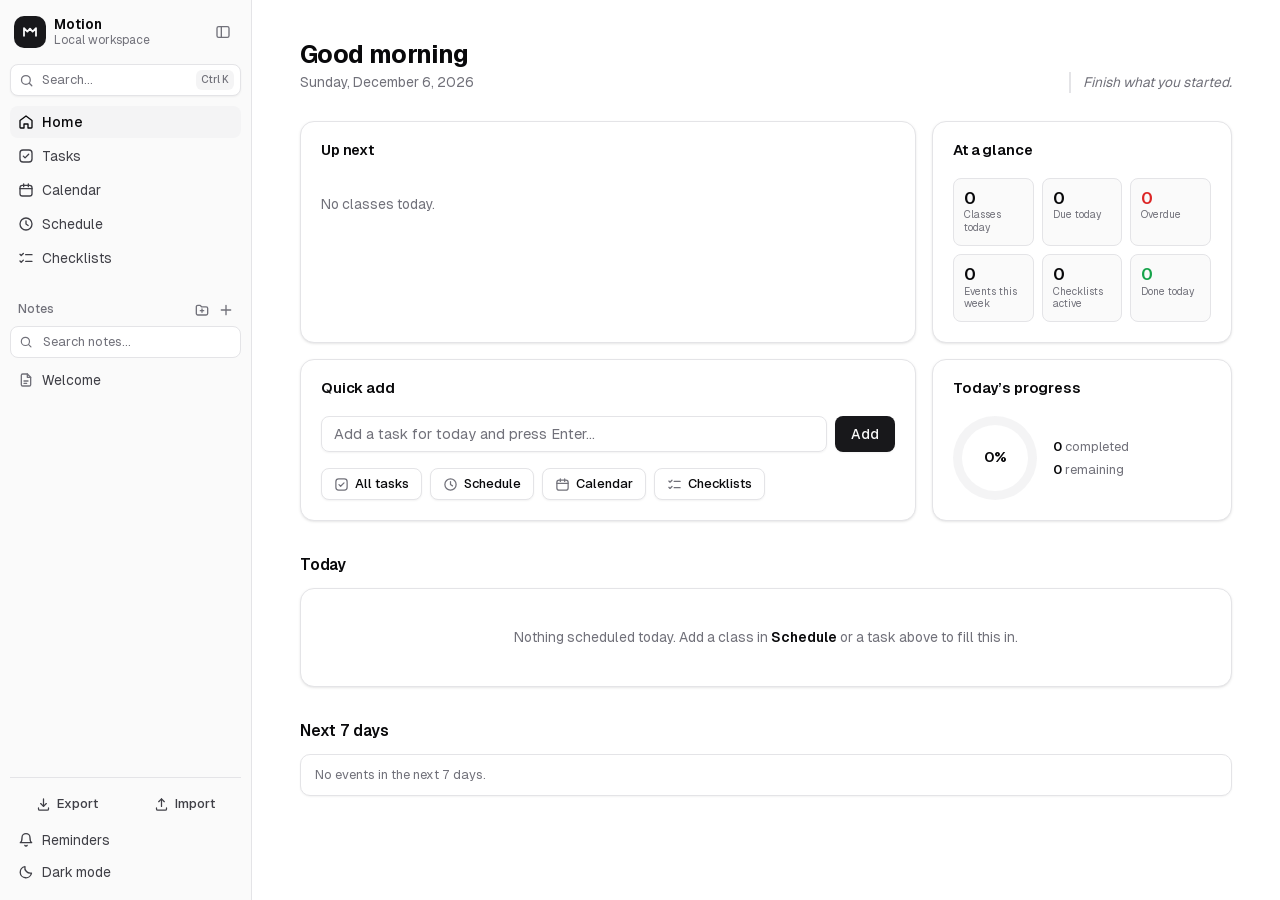
==== commit c5138ba1: "Add files via upload" ====
--- a/index.html
+++ b/index.html
@@ -156,6 +156,9 @@
     <div class="nav-section">
       <div class="nav-section-header">
         <span>Notes</span>
+        <button id="newFolderBtn" class="new-folder-btn" title="New folder" aria-label="New folder">
+          <svg class="icon" viewBox="0 0 24 24" fill="none" stroke="currentColor" stroke-width="1.9" stroke-linecap="round" stroke-linejoin="round"><path d="M3.5 7.2A2.2 2.2 0 0 1 5.7 5h3.6l2 2.2h7a2.2 2.2 0 0 1 2.2 2.2v7.9a2.2 2.2 0 0 1-2.2 2.2H5.7a2.2 2.2 0 0 1-2.2-2.2Z"/><path d="M12 10.5v5M9.5 13h5"/></svg>
+        </button>
         <button id="newPageBtn" title="New page" aria-label="New page">
           <svg class="icon" viewBox="0 0 24 24" fill="none" stroke="currentColor" stroke-width="2.2" stroke-linecap="round"><path d="M12 5v14M5 12h14"/></svg>
         </button>
@@ -381,29 +384,72 @@
     </section>
 
     <section id="view-notes" class="view hidden">
-      <div class="notes-toolbar">
-        <button data-block="h2" title="Heading">Heading</button>
-        <button data-block="h3" title="Subheading">Subheading</button>
-        <button data-block="p" title="Body text">Body</button>
-        <span class="toolbar-sep"></span>
-        <button data-cmd="bold" title="Bold"><b>B</b></button>
-        <button data-cmd="italic" title="Italic"><i>I</i></button>
-        <button data-cmd="underline" title="Underline"><u>U</u></button>
-        <span class="toolbar-sep"></span>
-        <button data-cmd="insertUnorderedList" title="Bullet list">
-          <svg class="icon" viewBox="0 0 24 24" fill="none" stroke="currentColor" stroke-width="1.9" stroke-linecap="round" stroke-linejoin="round"><path d="M9 6h12M9 12h12M9 18h12"/><circle cx="4.2" cy="6" r="1.3" fill="currentColor" stroke="none"/><circle cx="4.2" cy="12" r="1.3" fill="currentColor" stroke="none"/><circle cx="4.2" cy="18" r="1.3" fill="currentColor" stroke="none"/></svg>
-        </button>
-        <button data-cmd="insertOrderedList" title="Numbered list">
-          <svg class="icon" viewBox="0 0 24 24" fill="none" stroke="currentColor" stroke-width="1.9" stroke-linecap="round" stroke-linejoin="round"><path d="M10 6h11M10 12h11M10 18h11M3.4 5.2 4.8 4.6V9M3.2 14.4c0-.9 1.9-1.1 1.9 0 0 .8-1.9 1.6-1.9 2.9h2.1"/></svg>
-        </button>
-        <span class="toolbar-sep"></span>
-        <button data-insert="divider" title="Insert divider">
-          <svg class="icon" viewBox="0 0 24 24" fill="none" stroke="currentColor" stroke-width="1.9" stroke-linecap="round"><path d="M3 12h18"/><path d="M6 7h12M6 17h12" opacity=".33"/></svg>
-        </button>
+      <!-- Sentinel + sticky band: the ribbon stays in reach however long the note
+           gets. The sentinel marks where it sits unpinned, which is how the
+           editor knows when to show it as pinned. -->
+      <div class="notes-ribbon-sentinel" id="notesRibbonSentinel" aria-hidden="true"></div>
+      <div class="notes-ribbon" id="notesRibbon">
+        <div class="notes-toolbar" role="toolbar" aria-label="Formatting" aria-controls="pageContent">
+          <button type="button" data-action="undo" data-label="Undo" data-keys="mod+z"><svg class="icon" viewBox="0 0 24 24" fill="none" stroke="currentColor" stroke-width="1.9" stroke-linecap="round" stroke-linejoin="round" aria-hidden="true"><path d="M9 14 4 9l5-5"/><path d="M4 9h10.5a5.5 5.5 0 0 1 0 11H11"/></svg></button>
+          <button type="button" data-action="redo" data-label="Redo" data-keys="mod+shift+z"><svg class="icon" viewBox="0 0 24 24" fill="none" stroke="currentColor" stroke-width="1.9" stroke-linecap="round" stroke-linejoin="round" aria-hidden="true"><path d="m15 14 5-5-5-5"/><path d="M20 9H9.5a5.5 5.5 0 0 0 0 11H13"/></svg></button>
+          <span class="toolbar-sep" aria-hidden="true"></span>
+          <button type="button" data-action="h2" data-label="Heading" data-keys="mod+alt+1" data-hint="“# ”" aria-pressed="false" class="text-btn">Heading</button>
+          <button type="button" data-action="h3" data-label="Subheading" data-keys="mod+alt+2" data-hint="“## ”" aria-pressed="false" class="text-btn">Subheading</button>
+          <button type="button" data-action="p" data-label="Body text" data-keys="mod+alt+0" aria-pressed="false" class="text-btn">Body</button>
+          <span class="toolbar-sep" aria-hidden="true"></span>
+          <button type="button" data-action="bold" data-label="Bold" data-keys="mod+b" data-hint="**bold**" aria-pressed="false"><b>B</b></button>
+          <button type="button" data-action="italic" data-label="Italic" data-keys="mod+i" aria-pressed="false"><i>I</i></button>
+          <button type="button" data-action="underline" data-label="Underline" data-keys="mod+u" aria-pressed="false"><u>U</u></button>
+          <button type="button" data-action="strike" data-label="Strikethrough" data-keys="mod+shift+x" data-hint="~~text~~" aria-pressed="false"><svg class="icon" viewBox="0 0 24 24" fill="none" stroke="currentColor" stroke-width="1.9" stroke-linecap="round" stroke-linejoin="round" aria-hidden="true"><path d="M16 4.5H9.5a3.2 3.2 0 0 0-2.9 4.6"/><path d="M14.5 12a4 4 0 0 1-.6 8H6"/><path d="M4 12h16"/></svg></button>
+          <button type="button" data-action="code" data-label="Inline code" data-keys="mod+e" data-hint="`code`" aria-pressed="false"><svg class="icon" viewBox="0 0 24 24" fill="none" stroke="currentColor" stroke-width="1.9" stroke-linecap="round" stroke-linejoin="round" aria-hidden="true"><path d="m16 18 6-6-6-6"/><path d="m8 6-6 6 6 6"/></svg></button>
+          <button type="button" data-action="color" data-label="Text colour &amp; highlight" data-keys="mod+shift+h" data-keys-label="highlights" aria-haspopup="dialog" aria-expanded="false" class="color-btn">
+            <span class="color-glyph" aria-hidden="true">A</span><span class="color-bar" aria-hidden="true"></span>
+          </button>
+          <span class="toolbar-sep" aria-hidden="true"></span>
+          <button type="button" data-action="ul" data-label="Bullet list" data-keys="mod+shift+8" data-hint="“- ”" aria-pressed="false"><svg class="icon" viewBox="0 0 24 24" fill="none" stroke="currentColor" stroke-width="1.9" stroke-linecap="round" stroke-linejoin="round" aria-hidden="true"><path d="M9 6h12M9 12h12M9 18h12"/><circle cx="4.2" cy="6" r="1.3" fill="currentColor" stroke="none"/><circle cx="4.2" cy="12" r="1.3" fill="currentColor" stroke="none"/><circle cx="4.2" cy="18" r="1.3" fill="currentColor" stroke="none"/></svg></button>
+          <button type="button" data-action="ol" data-label="Numbered list" data-keys="mod+shift+7" data-hint="“1. ”" aria-pressed="false"><svg class="icon" viewBox="0 0 24 24" fill="none" stroke="currentColor" stroke-width="1.9" stroke-linecap="round" stroke-linejoin="round" aria-hidden="true"><path d="M10 6h11M10 12h11M10 18h11M3.4 5.2 4.8 4.6V9M3.2 14.4c0-.9 1.9-1.1 1.9 0 0 .8-1.9 1.6-1.9 2.9h2.1"/></svg></button>
+          <button type="button" data-action="todo" data-label="Checklist" data-keys="mod+shift+9" data-hint="“[] ”" aria-pressed="false"><svg class="icon" viewBox="0 0 24 24" fill="none" stroke="currentColor" stroke-width="1.9" stroke-linecap="round" stroke-linejoin="round" aria-hidden="true"><rect x="3" y="4" width="6.5" height="6.5" rx="1.6"/><path d="m3.6 16.6 1.9 1.9 3.4-3.6"/><path d="M13 7.2h8M13 17h8"/></svg></button>
+          <button type="button" data-action="quote" data-label="Quote" data-hint="“> ”" aria-pressed="false"><svg class="icon" viewBox="0 0 24 24" fill="none" stroke="currentColor" stroke-width="1.9" stroke-linecap="round" stroke-linejoin="round" aria-hidden="true"><path d="M4 5v14"/><path d="M9 7h11M9 12h11M9 17h7"/></svg></button>
+          <span class="toolbar-sep" aria-hidden="true"></span>
+          <button type="button" data-action="link" data-label="Link" data-hint="or paste a URL over text" aria-pressed="false"><svg class="icon" viewBox="0 0 24 24" fill="none" stroke="currentColor" stroke-width="1.9" stroke-linecap="round" stroke-linejoin="round" aria-hidden="true"><path d="M10 13a5 5 0 0 0 7.54.54l3-3a5 5 0 0 0-7.07-7.07l-1.72 1.71"/><path d="M14 11a5 5 0 0 0-7.54-.54l-3 3a5 5 0 0 0 7.07 7.07l1.71-1.71"/></svg></button>
+          <button type="button" data-action="divider" data-label="Divider" data-hint="“---”"><svg class="icon" viewBox="0 0 24 24" fill="none" stroke="currentColor" stroke-width="1.9" stroke-linecap="round" stroke-linejoin="round" aria-hidden="true"><path d="M3 12h18"/><path d="M6 7h12M6 17h12" opacity=".33"/></svg></button>
+          <button type="button" data-action="clear" data-label="Clear formatting" data-keys="mod+\"><svg class="icon" viewBox="0 0 24 24" fill="none" stroke="currentColor" stroke-width="1.9" stroke-linecap="round" stroke-linejoin="round" aria-hidden="true"><path d="M4 7V4.5h16V7"/><path d="M9 20h4"/><path d="M13.5 4.5 10 15"/><path d="m15 15 5 5M20 15l-5 5"/></svg></button>
+        </div>
+      </div>
+
+      <!-- Colour palette: text colours and highlights, filled by note-editor.js. -->
+      <div class="color-popover hidden" id="colorPopover" role="dialog" aria-label="Text colour and highlight">
+        <div class="cp-label">Text colour</div>
+        <div class="cp-row" id="cpText"></div>
+        <div class="cp-label">Highlight</div>
+        <div class="cp-row" id="cpHighlight"></div>
+      </div>
+
+      <!-- Link card: shows where a link goes when the caret is in it, and edits it. -->
+      <div class="link-popover hidden" id="linkPopover" data-mode="">
+        <div class="lp-view">
+          <a id="linkOpen" class="lp-url" target="_blank" rel="noopener noreferrer"></a>
+          <button type="button" class="lp-btn" id="linkEditBtn">Edit</button>
+          <button type="button" class="lp-btn" id="linkUnlinkBtn">Remove</button>
+        </div>
+        <form class="lp-edit" id="linkForm" autocomplete="off">
+          <input type="text" id="linkInput" class="field" placeholder="Paste or type a link" spellcheck="false" aria-label="Link address">
+          <button type="submit" class="btn">Apply</button>
+          <button type="button" class="btn secondary hidden" id="linkRemoveBtn">Remove</button>
+        </form>
       </div>
       <input type="text" class="page-title-input" id="pageTitleInput" placeholder="Untitled">
-      <div class="page-meta" id="pageMeta"></div>
-      <div class="page-content" id="pageContent" contenteditable="true" data-placeholder="Start writing..."></div>
+      <div class="page-meta-row">
+        <label class="folder-picker" id="folderPicker" title="Move to a folder">
+          <svg class="icon" viewBox="0 0 24 24" fill="none" stroke="currentColor" stroke-width="1.9" stroke-linecap="round" stroke-linejoin="round" aria-hidden="true"><path d="M3.5 7.2A2.2 2.2 0 0 1 5.7 5h3.6l2 2.2h7a2.2 2.2 0 0 1 2.2 2.2v7.9a2.2 2.2 0 0 1-2.2 2.2H5.7a2.2 2.2 0 0 1-2.2-2.2Z"/></svg>
+          <select id="pageFolderSelect" aria-label="Folder"></select>
+        </label>
+        <form class="folder-new hidden" id="folderNewForm" autocomplete="off">
+          <input type="text" id="folderNewInput" class="field" placeholder="New folder name" maxlength="120" aria-label="New folder name">
+        </form>
+        <div class="page-meta" id="pageMeta"></div>
+      </div>
+      <div class="page-content" id="pageContent" contenteditable="true" role="textbox" aria-multiline="true" aria-label="Note" data-placeholder="Start writing..."></div>
       <div class="notes-footer">
         <button class="btn secondary" id="printPageBtn" title="Open the print dialog — choose “Save as PDF” there">
           <svg class="icon" viewBox="0 0 24 24" fill="none" stroke="currentColor" stroke-linecap="round" stroke-linejoin="round"><path d="M7 8V3.5h10V8"/><rect x="3.5" y="8" width="17" height="8" rx="2"/><path d="M7 13.5h10V21H7z"/></svg>
--- a/css/tokens.css
+++ b/css/tokens.css
@@ -142,11 +142,54 @@
 
 :root {
   color-scheme: light;
+
+  /* Note colours: text (tc) and highlight (hl). Named, not raw, so each has a
+     shade tuned for its theme and stays readable in both. */
+  --tc-gray: #71717a;
+  --tc-brown: #8a5a3c;
+  --tc-orange: #c2410c;
+  --tc-yellow: #a16207;
+  --tc-green: #15803d;
+  --tc-blue: #1d4ed8;
+  --tc-purple: #7e22ce;
+  --tc-pink: #be185d;
+  --tc-red: #b91c1c;
+
+  --hl-gray: #e9e9eb;
+  --hl-brown: #f1e6dc;
+  --hl-orange: #ffe4cc;
+  --hl-yellow: #fdf0a6;
+  --hl-green: #d3f5dd;
+  --hl-blue: #d6e6fd;
+  --hl-purple: #ece0fd;
+  --hl-pink: #fbdcec;
+  --hl-red: #fddcdc;
 }
 
 /* ---------------- Dark theme ---------------- */
 :root[data-theme="dark"] {
   color-scheme: dark;
+
+  --tc-gray: #a1a1aa;
+  --tc-brown: #c9a07f;
+  --tc-orange: #fb923c;
+  --tc-yellow: #facc15;
+  --tc-green: #4ade80;
+  --tc-blue: #60a5fa;
+  --tc-purple: #c084fc;
+  --tc-pink: #f472b6;
+  --tc-red: #f87171;
+
+  --hl-gray: rgba(161, 161, 170, 0.24);
+  --hl-brown: rgba(180, 120, 70, 0.3);
+  --hl-orange: rgba(249, 115, 22, 0.28);
+  --hl-yellow: rgba(234, 179, 8, 0.3);
+  --hl-green: rgba(34, 197, 94, 0.26);
+  --hl-blue: rgba(59, 130, 246, 0.3);
+  --hl-purple: rgba(168, 85, 247, 0.3);
+  --hl-pink: rgba(236, 72, 153, 0.28);
+  --hl-red: rgba(239, 68, 68, 0.28);
+
   --bg: #09090b;
   --surface: #111113;
   --surface-2: #18181b;
--- a/css/base.css
+++ b/css/base.css
@@ -61,9 +61,13 @@
 }
 
 .content {
+  /* Side padding as a variable so full-bleed bands (the pinned notes ribbon)
+     can reach the edges with a matching negative margin. */
+  --content-pad-x: 48px;
+  --content-pad-top: 40px;
   flex: 1;
   overflow-y: auto;
-  padding: 40px 48px 72px;
+  padding: var(--content-pad-top) var(--content-pad-x) 72px;
 }
 
 .view {
--- a/css/components.css
+++ b/css/components.css
@@ -19,6 +19,11 @@
   overflow-y: auto;
 }
 
+/* The sidebar is a flex column that scrolls, and flex items shrink by
+   default: once a long notes list overflowed it, the nav items were squeezed
+   from 32px down to their text height instead of the sidebar scrolling. */
+.sidebar > * { flex-shrink: 0; }
+
 .brand {
   display: flex;
   align-items: center;
@@ -137,6 +142,98 @@
 .page-item:hover { background: var(--hover); color: var(--text); }
 .page-item.active { background: var(--hover); color: var(--text); font-weight: 500; }
 .page-item.active .icon { color: var(--text); }
+
+/* ---------------- Note folders ---------------- */
+.nav-section-header .new-folder-btn { margin-left: auto; margin-right: 2px; }
+
+.folder-row {
+  display: flex;
+  align-items: center;
+  gap: 6px;
+  height: 32px;
+  padding: 0 4px 0 4px;
+  border-radius: var(--r-md);
+  font-size: var(--fs-body-s);
+  color: var(--text-2);
+  cursor: pointer;
+  user-select: none;
+  white-space: nowrap;
+  transition: background var(--dur-fast) var(--ease), color var(--dur-fast) var(--ease);
+}
+.folder-row:hover { background: var(--hover); color: var(--text); }
+.folder-row:focus-visible { outline: none; box-shadow: var(--ring); }
+.folder-row .icon { width: 16px; height: 16px; color: var(--text-3); flex-shrink: 0; }
+.folder-row .folder-chevron {
+  width: 14px;
+  height: 14px;
+  transition: transform var(--dur) var(--ease);
+}
+.folder.open > .folder-row .folder-chevron { transform: rotate(90deg); }
+
+.folder-name { flex: 1; min-width: 0; overflow: hidden; text-overflow: ellipsis; font-weight: 500; }
+.folder-count { font-size: var(--fs-mini); color: var(--text-3); padding: 0 4px; }
+
+.folder-actions { display: none; align-items: center; gap: 1px; }
+.folder-row:hover .folder-actions,
+.folder-row:focus-within .folder-actions { display: flex; }
+.folder-row:hover .folder-count,
+.folder-row:focus-within .folder-count { display: none; }
+.folder-actions button {
+  display: flex;
+  align-items: center;
+  justify-content: center;
+  width: 22px;
+  height: 22px;
+  border-radius: var(--r-sm);
+  color: var(--text-3);
+}
+.folder-actions button:hover { background: var(--hover-strong); color: var(--text); }
+.folder-actions .icon { width: 14px; height: 14px; }
+
+.folder-input {
+  flex: 1;
+  min-width: 0;
+  height: 24px;
+  padding: 0 6px;
+  border: 1px solid var(--ring-color);
+  border-radius: var(--r-sm);
+  box-shadow: var(--ring);
+  background: var(--field-bg-solid);
+  color: var(--text);
+  font: inherit;
+  font-weight: 500;
+  outline: none;
+}
+
+/* Notes inside a folder hang off a guide line, like a file tree. */
+.folder-pages {
+  position: relative;
+  margin-left: 11px;
+  padding-left: 8px;
+  border-left: 1px solid var(--border);
+}
+.page-item.nested { padding-left: 8px; }
+.folder-empty { padding: 5px 8px; font-size: var(--fs-caption); color: var(--text-3); }
+
+/* Drag and drop. */
+.page-item[draggable="true"] { -webkit-user-drag: element; }
+.folder.drop-target > .folder-row,
+.unfile-zone.drop-target {
+  background: var(--accent-soft);
+  box-shadow: inset 0 0 0 1px var(--accent-border);
+  color: var(--text);
+}
+.unfile-zone {
+  display: none;
+  margin-top: 6px;
+  padding: 8px;
+  border: 1px dashed var(--control-border);
+  border-radius: var(--r-md);
+  font-size: var(--fs-caption);
+  color: var(--text-3);
+  text-align: center;
+}
+#pageList.is-dragging.drag-from-folder .unfile-zone { display: block; }
 
 .empty-hint {
   padding: 5px 8px;
@@ -1153,4 +1250,27 @@
     gap: 4px;
     margin: 0;
   }
-}
+
+  /* Folders in the rail: just the folder icon, and their notes under it. */
+  :root[data-sidebar="collapsed"] .folder-row {
+    width: 40px;
+    height: 40px;
+    padding: 0;
+    justify-content: center;
+  }
+  :root[data-sidebar="collapsed"] .folder-row .icon:not(.folder-icon),
+  :root[data-sidebar="collapsed"] .folder-name,
+  :root[data-sidebar="collapsed"] .folder-count,
+  :root[data-sidebar="collapsed"] .folder-actions,
+  :root[data-sidebar="collapsed"] .folder-empty,
+  :root[data-sidebar="collapsed"] .unfile-zone { display: none !important; }
+  :root[data-sidebar="collapsed"] .folder-row .folder-icon { width: 18px; height: 18px; }
+  :root[data-sidebar="collapsed"] .folder-pages {
+    margin: 4px 0 0;
+    padding: 0;
+    border: none;
+    display: flex;
+    flex-direction: column;
+    gap: 4px;
+  }
+}
--- a/css/notes.css
+++ b/css/notes.css
@@ -1,16 +1,60 @@
 /* Rich-text page editor. The body is a contenteditable region, so its child
    elements are styled by tag rather than by class. */
+
+/* ---------------- Ribbon ----------------
+   A full-bleed sticky band holding the toolbar. Unpinned it is invisible —
+   just the bordered toolbar, as before. Once a long note scrolls under it, the
+   band gets the frosted top-bar treatment so text never shows through. */
+.notes-ribbon-sentinel { height: 0; }
+
+.notes-ribbon {
+  position: sticky;
+  /* Sticky offsets count from inside the scroller's padding, so pull back by
+     it to pin flush with the top edge rather than 40px below it. */
+  top: calc(var(--content-pad-top, 0px) * -1);
+  z-index: 20;
+  margin: -8px calc(var(--content-pad-x, 0px) * -1) 12px;
+  padding: 8px var(--content-pad-x, 0px);
+  transition: background var(--dur) var(--ease), box-shadow var(--dur) var(--ease);
+}
+
+.notes-ribbon.is-stuck {
+  background: var(--topbar-bg);
+  backdrop-filter: saturate(180%) blur(14px);
+  -webkit-backdrop-filter: saturate(180%) blur(14px);
+  box-shadow: 0 1px 0 var(--border);
+}
+
+/* Phone keyboard open: parked on the keyboard's top edge. The transform is
+   set from the visual viewport in note-editor.js. */
+.notes-ribbon.is-docked {
+  position: fixed;
+  top: 0;
+  left: 0;
+  right: 0;
+  margin: 0;
+  padding: 6px 8px;
+  z-index: 115;
+  background: var(--topbar-bg);
+  backdrop-filter: saturate(180%) blur(14px);
+  -webkit-backdrop-filter: saturate(180%) blur(14px);
+  box-shadow: 0 -1px 0 var(--border);
+  transition: none;
+  will-change: transform;
+}
+
+.notes-ribbon.is-disabled .notes-toolbar { opacity: 0.5; pointer-events: none; }
 
 /* ToggleGroup in a bordered bar, like shadcn's editor toolbars: ghost items
    with the active one on the muted accent. */
 .notes-toolbar {
   display: flex;
   gap: 2px;
-  margin-bottom: 20px;
   border: 1px solid var(--border);
   border-radius: var(--r-lg);
   padding: 4px;
   width: fit-content;
+  max-width: 100%;
   flex-wrap: wrap;
   align-items: center;
   background: var(--surface);
@@ -24,7 +68,7 @@
   gap: 5px;
   min-width: 32px;
   height: 32px;
-  padding: 0 10px;
+  padding: 0 8px;
   border-radius: var(--r-md);
   font-size: var(--fs-caption);
   font-weight: 500;
@@ -32,12 +76,59 @@
   transition: background var(--dur-fast) var(--ease), color var(--dur-fast) var(--ease);
 }
 
+.notes-toolbar button.text-btn { padding: 0 10px; }
 .notes-toolbar button .icon { width: 16px; height: 16px; }
 .notes-toolbar button:hover { background: var(--hover); color: var(--text); }
+.notes-toolbar button:focus-visible { outline: none; box-shadow: var(--ring); }
 .notes-toolbar button.active { background: var(--muted); color: var(--text); }
 .notes-toolbar button.active:hover { background: var(--hover-strong); }
-
-.toolbar-sep { width: 1px; height: 20px; background: var(--border); margin: 0 4px; }
+.notes-toolbar button:disabled { opacity: 0.38; pointer-events: none; }
+
+.toolbar-sep { width: 1px; height: 20px; background: var(--border); margin: 0 4px; flex-shrink: 0; }
+
+/* ---------------- Link card ---------------- */
+.link-popover {
+  position: fixed;
+  z-index: 130;
+  background: var(--surface);
+  border: 1px solid var(--border);
+  border-radius: var(--r-lg);
+  box-shadow: var(--shadow-lg);
+  padding: 6px;
+  max-width: min(420px, calc(100vw - 16px));
+}
+
+.link-popover .lp-view,
+.link-popover .lp-edit { display: none; align-items: center; gap: 6px; }
+.link-popover[data-mode="view"] .lp-view,
+.link-popover[data-mode="edit"] .lp-edit { display: flex; }
+
+.lp-url {
+  flex: 1;
+  min-width: 0;
+  max-width: 260px;
+  padding: 0 6px;
+  overflow: hidden;
+  text-overflow: ellipsis;
+  white-space: nowrap;
+  font-size: var(--fs-caption);
+  color: var(--info);
+  text-decoration: none;
+}
+.lp-url:hover { text-decoration: underline; }
+
+.lp-btn {
+  height: 28px;
+  padding: 0 9px;
+  border-radius: var(--r-md);
+  font-size: var(--fs-caption);
+  font-weight: 500;
+  color: var(--text-2);
+}
+.lp-btn:hover { background: var(--hover); color: var(--text); }
+
+.lp-edit .field { width: 260px; max-width: 60vw; height: 34px; }
+.lp-edit .btn { height: 34px; }
 
 .page-title-input {
   font-family: inherit;
@@ -56,6 +147,7 @@
 .page-title-input::placeholder { color: var(--placeholder); }
 
 .page-content {
+  position: relative;
   min-height: 340px;
   outline: none;
   font-size: var(--fs-body-l);
@@ -64,9 +156,17 @@
   padding: 2px 0;
 }
 
-.page-content:empty:before {
+/* The placeholder overlays the first line rather than sitting before it, so
+   an empty <p><br></p> (what Chrome leaves) still shows a single line. */
+.page-content:empty::before,
+.page-content.is-empty::before {
   content: attr(data-placeholder);
+  position: absolute;
+  top: 2px;
+  left: 0;
+  right: 0;
   color: var(--placeholder);
+  pointer-events: none;
 }
 
 .page-content hr {
@@ -120,3 +220,253 @@
   margin: -4px 0 14px;
   min-height: 1em;
 }
+
+/* ---------------- Inline marks ---------------- */
+.page-content b,
+.page-content strong { font-weight: 650; color: var(--text); }
+
+.page-content s { text-decoration-thickness: 1px; }
+
+.page-content code {
+  font-family: var(--font-mono);
+  font-size: 0.86em;
+  background: var(--muted);
+  border: 1px solid var(--border);
+  border-radius: 5px;
+  padding: 0.08em 0.36em;
+  color: var(--text);
+  overflow-wrap: anywhere;
+}
+
+.page-content a {
+  color: var(--info);
+  text-decoration: underline;
+  text-decoration-thickness: 1px;
+  text-underline-offset: 2px;
+}
+
+/* ---------------- Quote ---------------- */
+.page-content blockquote {
+  margin: 0 0 10px;
+  padding: 2px 0 2px 16px;
+  border-left: 3px solid var(--control-border);
+  color: var(--text-2);
+}
+
+/* ---------------- Checklist ----------------
+   A plain <ul class="todo">; each <li data-checked> draws its own box, which
+   note-editor.js turns into a click target. */
+.page-content ul.todo {
+  list-style: none;
+  padding-left: 2px;
+}
+
+.page-content ul.todo > li {
+  position: relative;
+  padding-left: 30px;
+}
+
+.page-content ul.todo > li::before {
+  content: "";
+  position: absolute;
+  left: 0;
+  top: calc((1.7em - 17px) / 2);
+  width: 17px;
+  height: 17px;
+  box-sizing: border-box;
+  border: 1.5px solid var(--control-border);
+  border-radius: 5px;
+  background: var(--surface);
+  cursor: pointer;
+  transition: background var(--dur-fast) var(--ease), border-color var(--dur-fast) var(--ease);
+}
+
+.page-content ul.todo > li:hover::before { border-color: var(--text-3); }
+
+.page-content ul.todo > li[data-checked="true"]::before {
+  background: var(--accent-fill);
+  border-color: var(--accent-fill);
+}
+
+/* The tick: two borders of a rotated box, in the accent's foreground. */
+.page-content ul.todo > li[data-checked="true"]::after {
+  content: "";
+  position: absolute;
+  left: 6px;
+  top: calc((1.7em - 17px) / 2 + 3px);
+  width: 5px;
+  height: 9px;
+  border: solid var(--on-accent);
+  border-width: 0 2px 2px 0;
+  transform: rotate(45deg);
+  pointer-events: none;
+}
+
+.page-content ul.todo > li[data-checked="true"] {
+  color: var(--text-3);
+  text-decoration: line-through;
+  text-decoration-color: var(--placeholder);
+}
+
+/* Nested lists (Tab) keep a little room. */
+.page-content ul ul,
+.page-content ol ol,
+.page-content ul ol,
+.page-content ol ul { margin: 3px 0 3px; }
+.page-content ul ul { list-style-type: circle; }
+.page-content ul.todo ul.todo,
+.page-content ul.todo { list-style: none; }
+
+/* ---------------- Colours ----------------
+   Each palette name sets a variable; one rule per kind paints it. The swatches
+   in the colour picker reuse the same attributes. */
+[data-tc="gray"] { --tc: var(--tc-gray); }
+[data-tc="brown"] { --tc: var(--tc-brown); }
+[data-tc="orange"] { --tc: var(--tc-orange); }
+[data-tc="yellow"] { --tc: var(--tc-yellow); }
+[data-tc="green"] { --tc: var(--tc-green); }
+[data-tc="blue"] { --tc: var(--tc-blue); }
+[data-tc="purple"] { --tc: var(--tc-purple); }
+[data-tc="pink"] { --tc: var(--tc-pink); }
+[data-tc="red"] { --tc: var(--tc-red); }
+[data-hl="gray"] { --hl: var(--hl-gray); }
+[data-hl="brown"] { --hl: var(--hl-brown); }
+[data-hl="orange"] { --hl: var(--hl-orange); }
+[data-hl="yellow"] { --hl: var(--hl-yellow); }
+[data-hl="green"] { --hl: var(--hl-green); }
+[data-hl="blue"] { --hl: var(--hl-blue); }
+[data-hl="purple"] { --hl: var(--hl-purple); }
+[data-hl="pink"] { --hl: var(--hl-pink); }
+[data-hl="red"] { --hl: var(--hl-red); }
+
+.page-content [data-tc] { color: var(--tc); }
+.page-content [data-hl] {
+  background: var(--hl);
+  border-radius: 3px;
+  padding: 0.08em 0;
+  -webkit-box-decoration-break: clone;
+  box-decoration-break: clone;
+}
+/* A coloured link keeps its colour but stays visibly a link. */
+.page-content a[data-tc],
+.page-content [data-tc] a { color: var(--tc); }
+
+/* The ribbon's colour button: an "A" over a bar in the colour at the caret. */
+.notes-toolbar .color-btn {
+  position: relative;
+  flex-direction: column;
+  gap: 0;
+  padding: 0 9px;
+}
+.color-btn .color-glyph {
+  font-weight: 650;
+  font-size: 14px;
+  line-height: 1;
+  padding: 1px 3px 0;
+  border-radius: 3px;
+  color: var(--cur-tc, currentColor);
+  background: var(--cur-hl, transparent);
+}
+.color-btn .color-bar {
+  width: 14px;
+  height: 3px;
+  margin-top: 2px;
+  border-radius: 2px;
+  background: var(--cur-tc, currentColor);
+  opacity: 0.85;
+}
+
+.color-popover {
+  position: fixed;
+  z-index: 130;
+  background: var(--surface);
+  border: 1px solid var(--border);
+  border-radius: var(--r-lg);
+  box-shadow: var(--shadow-lg);
+  padding: 10px;
+  width: max-content;
+  max-width: calc(100vw - 16px);
+}
+.cp-label {
+  font-size: var(--fs-mini);
+  font-weight: 500;
+  color: var(--text-3);
+  margin: 0 2px 6px;
+}
+.cp-row {
+  display: grid;
+  grid-template-columns: repeat(10, 28px);
+  gap: 4px;
+}
+.cp-row + .cp-label { margin-top: 10px; }
+
+.cp-swatch {
+  display: flex;
+  align-items: center;
+  justify-content: center;
+  width: 28px;
+  height: 28px;
+  border-radius: var(--r-sm);
+  border: 1px solid var(--border);
+  font-size: 14px;
+  font-weight: 650;
+  color: var(--text);
+  transition: transform var(--dur-fast) var(--ease), box-shadow var(--dur-fast) var(--ease);
+}
+.cp-swatch:hover { transform: scale(1.08); }
+.cp-swatch:focus-visible { outline: none; box-shadow: var(--ring); }
+.cp-swatch.active { box-shadow: 0 0 0 2px var(--bg), 0 0 0 4px var(--ring-color); }
+.cp-tc[data-tc] { color: var(--tc); }
+.cp-hl[data-hl] { background: var(--hl); border-color: transparent; }
+.cp-hl:not([data-hl]) { color: var(--text-3); }
+.cp-hl .icon { width: 16px; height: 16px; }
+
+@media (max-width: 400px) {
+  .cp-row { grid-template-columns: repeat(5, 34px); }
+  .cp-swatch { width: 34px; height: 34px; }
+}
+
+/* ---------------- Folder picker (under the title) ---------------- */
+.page-meta-row {
+  display: flex;
+  align-items: center;
+  flex-wrap: wrap;
+  gap: 4px 10px;
+  margin: -4px 0 14px;
+  min-height: 26px;
+}
+.page-meta-row .page-meta { margin: 0; }
+
+.folder-picker {
+  display: inline-flex;
+  align-items: center;
+  gap: 5px;
+  height: 26px;
+  padding: 0 4px 0 7px;
+  border-radius: var(--r-md);
+  color: var(--text-3);
+  font-size: var(--fs-caption);
+  cursor: pointer;
+  transition: background var(--dur-fast) var(--ease), color var(--dur-fast) var(--ease);
+}
+.folder-picker:hover,
+.folder-picker:focus-within { background: var(--hover); color: var(--text-2); }
+.folder-picker.is-filed { color: var(--text-2); }
+.folder-picker .icon { width: 14px; height: 14px; }
+.folder-picker select {
+  appearance: none;
+  -webkit-appearance: none;
+  border: none;
+  background: transparent;
+  color: inherit;
+  font: inherit;
+  padding: 0 14px 0 0;
+  max-width: 200px;
+  cursor: pointer;
+  background-image: var(--chevron);
+  background-repeat: no-repeat;
+  background-position: right center;
+  background-size: 12px;
+}
+.folder-picker select:focus-visible { outline: none; }
+.folder-new .field { height: 28px; width: 200px; font-size: var(--fs-caption); }
--- a/css/responsive.css
+++ b/css/responsive.css
@@ -54,7 +54,7 @@
 /* ---------------- Tablet ---------------- */
 @media (max-width: 860px) {
   .sidebar { width: 210px; min-width: 210px; }
-  .content { padding: 28px 24px 56px; }
+  .content { --content-pad-x: 24px; --content-pad-top: 28px; padding: var(--content-pad-top) var(--content-pad-x) 56px; }
 }
 
 /* ---------------- Phone / small tablet: drawer nav ---------------- */
@@ -100,7 +100,8 @@
   .sidebar.open { transform: none; box-shadow: var(--shadow-lg); }
 
   .content {
-    padding: calc(54px + env(safe-area-inset-top) + 22px) 18px calc(48px + env(safe-area-inset-bottom));
+    --content-pad-x: 18px;
+    padding: calc(54px + env(safe-area-inset-top) + 22px) var(--content-pad-x) calc(48px + env(safe-area-inset-bottom));
     overflow: visible;
     height: auto;
   }
@@ -193,8 +194,32 @@
   .cal-nav .btn { flex: 1; }
   .new-event-btn { flex: 1 0 100%; }
 
-  .notes-toolbar { width: 100%; justify-content: flex-start; }
-  .notes-toolbar button { height: 34px; min-width: 36px; }
+  /* Phones: pinned under the fixed top bar, one scrollable row instead of
+     several wrapped ones, and docked above the keyboard while typing. */
+  .notes-ribbon { top: calc(54px + env(safe-area-inset-top)); }
+
+  /* No hover on touch: folder actions stay visible, sized for a finger. */
+  .folder-actions { display: flex; }
+  .folder-count { display: none; }
+  .folder-row { height: 38px; }
+  .folder-actions button { width: 30px; height: 30px; }
+  .notes-toolbar {
+    width: 100%;
+    flex-wrap: nowrap;
+    overflow-x: auto;
+    scrollbar-width: none;
+    overscroll-behavior-x: contain;
+    -webkit-overflow-scrolling: touch;
+  }
+  .notes-toolbar::-webkit-scrollbar { display: none; }
+  /* A soft fade on the right edge says "there is more this way". */
+  .notes-toolbar {
+    padding-right: 28px;
+    -webkit-mask-image: linear-gradient(90deg, #000 calc(100% - 30px), transparent);
+    mask-image: linear-gradient(90deg, #000 calc(100% - 30px), transparent);
+  }
+  .notes-toolbar button { height: 36px; min-width: 38px; flex-shrink: 0; }
+  .notes-ribbon.is-docked .notes-toolbar { border-radius: var(--r-md); }
 
   /* Modals become bottom sheets; raised above the fixed topbar/drawer. */
   .modal-overlay {
--- a/css/print.css
+++ b/css/print.css
@@ -157,6 +157,59 @@
     text-decoration: underline;
   }
 
+  .ps-body blockquote {
+    margin: 0 0 9pt;
+    padding: 1pt 0 1pt 10pt;
+    border-left: 2pt solid #c9c9d2;
+    color: #3f3f46;
+    break-inside: avoid;
+  }
+
+  .ps-body code {
+    font-family: ui-monospace, SFMono-Regular, Menlo, Consolas, monospace;
+    font-size: 0.88em;
+    background: #f4f4f5;
+    border: 0.5pt solid #e4e4e7;
+    border-radius: 2pt;
+    padding: 0 2pt;
+  }
+
+  /* Note colours, always in their light-theme shades on paper. */
+  .ps-body [data-tc="gray"] { color: #71717a; }
+  .ps-body [data-tc="brown"] { color: #8a5a3c; }
+  .ps-body [data-tc="orange"] { color: #c2410c; }
+  .ps-body [data-tc="yellow"] { color: #a16207; }
+  .ps-body [data-tc="green"] { color: #15803d; }
+  .ps-body [data-tc="blue"] { color: #1d4ed8; }
+  .ps-body [data-tc="purple"] { color: #7e22ce; }
+  .ps-body [data-tc="pink"] { color: #be185d; }
+  .ps-body [data-tc="red"] { color: #b91c1c; }
+  .ps-body [data-hl="gray"] { background: #e9e9eb; }
+  .ps-body [data-hl="brown"] { background: #f1e6dc; }
+  .ps-body [data-hl="orange"] { background: #ffe4cc; }
+  .ps-body [data-hl="yellow"] { background: #fdf0a6; }
+  .ps-body [data-hl="green"] { background: #d3f5dd; }
+  .ps-body [data-hl="blue"] { background: #d6e6fd; }
+  .ps-body [data-hl="purple"] { background: #ece0fd; }
+  .ps-body [data-hl="pink"] { background: #fbdcec; }
+  .ps-body [data-hl="red"] { background: #fddcdc; }
+  .ps-body [data-hl] { border-radius: 2pt; -webkit-box-decoration-break: clone; box-decoration-break: clone; }
+
+  .ps-body ul.todo { list-style: none; padding-left: 2pt; }
+  .ps-body ul.todo > li { position: relative; padding-left: 15pt; }
+  .ps-body ul.todo > li::before {
+    content: "";
+    position: absolute;
+    left: 0;
+    top: 2.6pt;
+    width: 8pt;
+    height: 8pt;
+    border: 0.8pt solid #71717a;
+    border-radius: 1.6pt;
+  }
+  .ps-body ul.todo > li[data-checked="true"] { color: #71717a; text-decoration: line-through; }
+  .ps-body ul.todo > li[data-checked="true"]::before { background: #18181b; border-color: #18181b; }
+
   .ps-empty { color: #8b8b96; font-style: italic; }
 
   /* ---------------- Footer ---------------- */
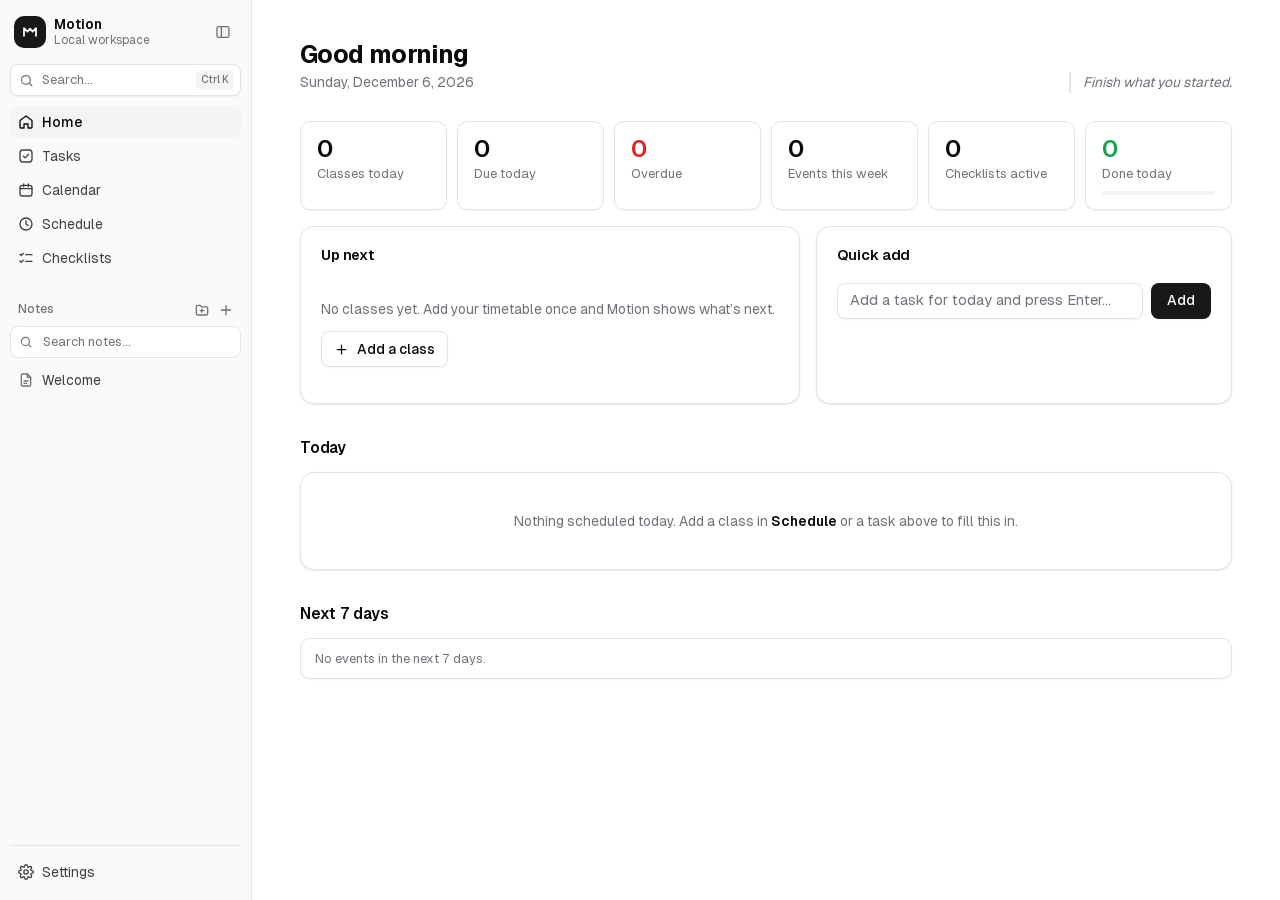
==== commit c3d7fa67: "Add files via upload" ====
--- a/index.html
+++ b/index.html
@@ -171,23 +171,32 @@
     </div>
 
     <div class="sidebar-footer">
-      <div class="backup-row">
-        <button class="backup-btn" id="exportDataBtn" title="Export — download a backup of everything">
-          <svg class="icon" viewBox="0 0 24 24" fill="none" stroke="currentColor" stroke-linecap="round" stroke-linejoin="round"><path d="M12 3v12"/><path d="m7.5 10.5 4.5 4.5 4.5-4.5"/><path d="M4 17.5V19a2 2 0 0 0 2 2h12a2 2 0 0 0 2-2v-1.5"/></svg>
-          <span class="nav-label">Export</span>
+      <!-- Settings: the workspace-wide controls, in one menu so the sidebar is
+           left for navigation and notes. -->
+      <div class="settings">
+        <button type="button" class="footer-btn" id="settingsBtn" title="Settings">
+          <svg class="icon" viewBox="0 0 24 24" fill="none" stroke="currentColor" stroke-linecap="round" stroke-linejoin="round" aria-hidden="true"><path d="M12 15.2a3.2 3.2 0 1 0 0-6.4 3.2 3.2 0 0 0 0 6.4Z"/><path d="M19.4 15a1.7 1.7 0 0 0 .34 1.87l.06.06a2 2 0 1 1-2.83 2.83l-.06-.06a1.7 1.7 0 0 0-1.87-.34 1.7 1.7 0 0 0-1 1.55V21a2 2 0 1 1-4 0v-.09a1.7 1.7 0 0 0-1.1-1.55 1.7 1.7 0 0 0-1.87.34l-.06.06a2 2 0 1 1-2.83-2.83l.06-.06a1.7 1.7 0 0 0 .34-1.87 1.7 1.7 0 0 0-1.55-1H3a2 2 0 1 1 0-4h.09a1.7 1.7 0 0 0 1.55-1.1 1.7 1.7 0 0 0-.34-1.87l-.06-.06a2 2 0 1 1 2.83-2.83l.06.06a1.7 1.7 0 0 0 1.87.34H9a1.7 1.7 0 0 0 1-1.55V3a2 2 0 1 1 4 0v.09a1.7 1.7 0 0 0 1 1.55 1.7 1.7 0 0 0 1.87-.34l.06-.06a2 2 0 1 1 2.83 2.83l-.06.06a1.7 1.7 0 0 0-.34 1.87V9a1.7 1.7 0 0 0 1.55 1H21a2 2 0 1 1 0 4h-.09a1.7 1.7 0 0 0-1.55 1Z"/></svg>
+          <span class="nav-label">Settings</span>
+          <i class="on-dot" aria-hidden="true"></i>
         </button>
-        <label class="backup-btn" for="importDataInput" title="Import — restore a workspace from a backup file">
-          <svg class="icon" viewBox="0 0 24 24" fill="none" stroke="currentColor" stroke-linecap="round" stroke-linejoin="round"><path d="M12 15V3"/><path d="m7.5 7.5 4.5-4.5 4.5 4.5"/><path d="M4 17.5V19a2 2 0 0 0 2 2h12a2 2 0 0 0 2-2v-1.5"/></svg>
-          <span class="nav-label">Import</span>
-        </label>
+        <div class="menu settings-menu" id="settingsMenu" aria-label="Settings">
+          <button type="button" role="menuitem" class="theme-toggle" id="themeToggle"></button>
+          <button type="button" role="menuitem" id="remindersBtn" title="Reminders">
+            <svg class="icon" viewBox="0 0 24 24" fill="none" stroke="currentColor" stroke-linecap="round" stroke-linejoin="round" aria-hidden="true"><path d="M6 8.5a6 6 0 0 1 12 0c0 6 2.5 7.5 2.5 7.5h-17S6 14.5 6 8.5Z"/><path d="M10.3 20a1.9 1.9 0 0 0 3.4 0"/></svg>
+            <span>Reminders</span><span class="menu-hint on-label">On</span>
+          </button>
+          <div class="menu-sep" role="separator"></div>
+          <button type="button" role="menuitem" id="exportDataBtn" title="Download a backup of everything">
+            <svg class="icon" viewBox="0 0 24 24" fill="none" stroke="currentColor" stroke-linecap="round" stroke-linejoin="round" aria-hidden="true"><path d="M12 3v12"/><path d="m7.5 10.5 4.5 4.5 4.5-4.5"/><path d="M4 17.5V19a2 2 0 0 0 2 2h12a2 2 0 0 0 2-2v-1.5"/></svg>
+            <span>Export backup</span>
+          </button>
+          <button type="button" role="menuitem" id="importDataBtn" title="Restore a workspace from a backup file">
+            <svg class="icon" viewBox="0 0 24 24" fill="none" stroke="currentColor" stroke-linecap="round" stroke-linejoin="round" aria-hidden="true"><path d="M12 15V3"/><path d="m7.5 7.5 4.5-4.5 4.5 4.5"/><path d="M4 17.5V19a2 2 0 0 0 2 2h12a2 2 0 0 0 2-2v-1.5"/></svg>
+            <span>Import backup…</span>
+          </button>
+        </div>
         <input type="file" id="importDataInput" accept="application/json,.json" hidden>
       </div>
-      <button class="footer-btn" id="remindersBtn" title="Reminders">
-        <svg class="icon" viewBox="0 0 24 24" fill="none" stroke="currentColor" stroke-linecap="round" stroke-linejoin="round"><path d="M6 8.5a6 6 0 0 1 12 0c0 6 2.5 7.5 2.5 7.5h-17S6 14.5 6 8.5Z"/><path d="M10.3 20a1.9 1.9 0 0 0 3.4 0"/></svg>
-        <span>Reminders</span>
-        <i class="on-dot" aria-hidden="true"></i>
-      </button>
-      <button class="theme-toggle" id="themeToggle"></button>
     </div>
   </nav>
 
@@ -210,21 +219,12 @@
           <div id="nextClass"></div>
         </section>
 
-        <section class="widget w-progress" id="wProgress">
-          <div class="widget-head"><h3>Today&rsquo;s progress</h3></div>
-          <div class="progress-ring-wrap">
-            <div class="progress-ring" id="dayRing" style="--pct:0"><span id="dayRingPct">0%</span></div>
-            <div class="ring-legend" id="dayRingLegend"></div>
-          </div>
-        </section>
-
         <section class="widget w-add">
           <div class="widget-head"><h3>Quick add</h3></div>
           <div class="row task-form">
             <input class="field grow" id="quickTaskInput" type="text" placeholder="Add a task for today and press Enter...">
             <button class="btn" id="quickTaskBtn">Add</button>
           </div>
-          <div class="quick-actions" id="quickActions"></div>
         </section>
 
         <section class="widget w-glance">
@@ -235,7 +235,11 @@
             <div class="mini-stat danger"><span class="ms-num" id="statOverdue">0</span><span class="ms-label">Overdue</span></div>
             <div class="mini-stat"><span class="ms-num" id="statEvents">0</span><span class="ms-label">Events this week</span></div>
             <div class="mini-stat"><span class="ms-num" id="statChecklists">0</span><span class="ms-label">Checklists active</span></div>
-            <div class="mini-stat success"><span class="ms-num" id="statDoneToday">0</span><span class="ms-label">Done today</span></div>
+            <div class="mini-stat success ms-progress">
+              <span class="ms-num" id="statDoneToday">0</span>
+              <span class="ms-label">Done today <span id="statDonePct"></span></span>
+              <span class="ms-bar" aria-hidden="true"><span id="statDoneBar"></span></span>
+            </div>
           </div>
         </section>
       </div>
@@ -251,12 +255,11 @@
     </section>
 
     <section id="view-tasks" class="view hidden">
-      <h1>Tasks</h1>
-      <p class="subtitle">Everything you need to get done.</p>
+      <h1 class="page-title">Tasks</h1>
 
       <div class="composer" id="taskComposer">
         <input class="field grow" id="taskTextInput" type="text" placeholder="What needs to be done?">
-        <input class="field task-due" id="taskDueInput" type="date">
+        <input class="field task-due" id="taskDueInput" type="date" aria-label="Due date">
         <select class="field" id="taskPriorityInput">
           <option value="low">Low</option>
           <option value="medium" selected>Medium</option>
@@ -307,8 +310,7 @@
     </section>
 
     <section id="view-calendar" class="view hidden">
-      <h1>Calendar</h1>
-      <p class="subtitle">Click any day to see holidays, events and tasks. Philippine holidays are shown automatically — movable ones (Chinese New Year, Eid&rsquo;l Fitr, Eid&rsquo;l Adha) are estimated and may shift by a day pending official proclamation.</p>
+      <h1 class="page-title">Calendar</h1>
 
       <div class="cal-header">
         <div class="cal-nav">
@@ -330,17 +332,24 @@
       <div class="cal-scroll">
         <div class="cal-inner"><div id="calGrid"></div></div>
       </div>
+      <p class="cal-note">Click a day to see its holidays, events and tasks. Philippine holidays are shown automatically; Chinese New Year and the two Eid holidays are estimates and may move by a day once officially proclaimed.</p>
     </section>
 
     <section id="view-schedule" class="view hidden">
-      <h1>Schedule</h1>
-      <p class="subtitle">Your recurring weekly classes, and what&rsquo;s running right now.</p>
+      <h1 class="page-title">Schedule</h1>
 
       <div class="timer-panel hidden" id="schedTimer"></div>
       <div class="now-card" id="nowCard"></div>
 
       <div class="sched-bar">
-        <div class="day-picker" id="dayPicker"></div>
+        <div class="sched-left">
+          <div class="filter-tabs sched-switch" id="schedViewSwitch" role="radiogroup" aria-label="Schedule view">
+            <button type="button" class="filter-tab" role="radio" data-view="week">Week</button>
+            <button type="button" class="filter-tab" role="radio" data-view="day">Day</button>
+            <button type="button" class="filter-tab" role="radio" data-view="list">List</button>
+          </div>
+          <div class="day-picker" id="dayPicker"></div>
+        </div>
         <div class="sched-actions">
           <button class="btn secondary" id="fullSchedBtn">
             <svg class="icon" viewBox="0 0 24 24" fill="none" stroke="currentColor" stroke-linecap="round" stroke-linejoin="round"><rect x="3" y="5" width="18" height="16" rx="3.5"/><path d="M3 10h18M8.5 3v4M15.5 3v4"/></svg>
@@ -353,10 +362,12 @@
         </div>
       </div>
 
+      <div class="timetable-scroll" id="weekWrap"><div class="timetable" id="weekTimetable"></div></div>
+
       <h3 class="sched-heading" id="dayHeading">Classes Today</h3>
       <ul class="class-list" id="dayClassList"></ul>
 
-      <h3 class="sched-heading">All Classes</h3>
+      <h3 class="sched-heading" id="allClassesHeading">All Classes</h3>
       <div class="table-scroll"><table class="sched-table" id="allClassesTable"></table></div>
     </section>
 
@@ -448,19 +459,43 @@
           <input type="text" id="folderNewInput" class="field" placeholder="New folder name" maxlength="120" aria-label="New folder name">
         </form>
         <div class="page-meta" id="pageMeta"></div>
+        <div class="page-actions">
+          <button type="button" class="page-menu-btn" id="pageMenuBtn" title="Page actions" aria-label="Page actions">
+            <svg class="icon" viewBox="0 0 24 24" fill="none" stroke="currentColor" stroke-width="1.9" stroke-linecap="round" stroke-linejoin="round" aria-hidden="true"><circle cx="5" cy="12" r="1.4" fill="currentColor"/><circle cx="12" cy="12" r="1.4" fill="currentColor"/><circle cx="19" cy="12" r="1.4" fill="currentColor"/></svg>
+          </button>
+          <div class="menu" id="pageMenu" aria-label="Page actions">
+            <button type="button" role="menuitem" id="printPageBtn" title="Opens the print dialog — choose “Save as PDF” there">
+              <svg class="icon" viewBox="0 0 24 24" fill="none" stroke="currentColor" stroke-width="1.9" stroke-linecap="round" stroke-linejoin="round" aria-hidden="true"><path d="M7 8V3.5h10V8"/><rect x="3.5" y="8" width="17" height="8" rx="2"/><path d="M7 13.5h10V21H7z"/></svg>Export as PDF
+            </button>
+            <button type="button" role="menuitem" id="duplicatePageBtn">
+              <svg class="icon" viewBox="0 0 24 24" fill="none" stroke="currentColor" stroke-width="1.9" stroke-linecap="round" stroke-linejoin="round" aria-hidden="true"><rect x="8" y="8" width="12" height="12" rx="2"/><path d="M16 8V6a2 2 0 0 0-2-2H6a2 2 0 0 0-2 2v8a2 2 0 0 0 2 2h2"/></svg>Duplicate
+            </button>
+            <button type="button" role="menuitem" id="movePageBtn">
+              <svg class="icon" viewBox="0 0 24 24" fill="none" stroke="currentColor" stroke-width="1.9" stroke-linecap="round" stroke-linejoin="round" aria-hidden="true"><path d="M3.5 7.2A2.2 2.2 0 0 1 5.7 5h3.6l2 2.2h7a2.2 2.2 0 0 1 2.2 2.2v7.9a2.2 2.2 0 0 1-2.2 2.2H5.7a2.2 2.2 0 0 1-2.2-2.2Z"/></svg>Move to folder…
+            </button>
+            <div class="menu-sep" role="separator"></div>
+            <button type="button" role="menuitem" class="danger" id="deletePageBtn">
+              <svg class="icon" viewBox="0 0 24 24" fill="none" stroke="currentColor" stroke-width="1.9" stroke-linecap="round" stroke-linejoin="round" aria-hidden="true"><path d="M3.5 6h17M9 6V4.5a1 1 0 0 1 1-1h4a1 1 0 0 1 1 1V6M18.5 6l-.9 13a2 2 0 0 1-2 1.9H8.4a2 2 0 0 1-2-1.9L5.5 6"/></svg>Delete note
+            </button>
+          </div>
+        </div>
       </div>
       <div class="page-content" id="pageContent" contenteditable="true" role="textbox" aria-multiline="true" aria-label="Note" data-placeholder="Start writing..."></div>
-      <div class="notes-footer">
-        <button class="btn secondary" id="printPageBtn" title="Open the print dialog — choose “Save as PDF” there">
-          <svg class="icon" viewBox="0 0 24 24" fill="none" stroke="currentColor" stroke-linecap="round" stroke-linejoin="round"><path d="M7 8V3.5h10V8"/><rect x="3.5" y="8" width="17" height="8" rx="2"/><path d="M7 13.5h10V21H7z"/></svg>
-          Export PDF
-        </button>
-        <button class="btn danger" id="deletePageBtn">Delete Page</button>
-      </div>
     </section>
 
   </main>
 </div>
+
+
+<!-- Phone navigation (hidden above phone width): bottom tabs and one add button. -->
+<nav class="tabbar" id="tabBar" aria-label="Main">
+  <a class="tab" href="#/dashboard" data-view="dashboard"><svg class="icon" viewBox="0 0 24 24" fill="none" stroke="currentColor" stroke-width="1.9" stroke-linecap="round" stroke-linejoin="round" aria-hidden="true"><path d="M3 9.8 12 3l9 6.8V20a1 1 0 0 1-1 1h-5v-6H9v6H4a1 1 0 0 1-1-1V9.8Z"/></svg><span>Home</span></a>
+  <a class="tab" href="#/tasks" data-view="tasks"><svg class="icon" viewBox="0 0 24 24" fill="none" stroke="currentColor" stroke-width="1.9" stroke-linecap="round" stroke-linejoin="round" aria-hidden="true"><rect x="3" y="3" width="18" height="18" rx="4.5"/><path d="m8 12.2 2.6 2.6L16 9.4"/></svg><span>Tasks</span></a>
+  <a class="tab" href="#/calendar" data-view="calendar"><svg class="icon" viewBox="0 0 24 24" fill="none" stroke="currentColor" stroke-width="1.9" stroke-linecap="round" stroke-linejoin="round" aria-hidden="true"><rect x="3" y="5" width="18" height="16" rx="3.5"/><path d="M3 10h18M8.5 3v4M15.5 3v4"/></svg><span>Calendar</span></a>
+  <a class="tab" href="#/schedule" data-view="schedule"><svg class="icon" viewBox="0 0 24 24" fill="none" stroke="currentColor" stroke-width="1.9" stroke-linecap="round" stroke-linejoin="round" aria-hidden="true"><circle cx="12" cy="12" r="9"/><path d="M12 7.2V12l3.2 2.2"/></svg><span>Schedule</span></a>
+  <a class="tab" href="#/notes" data-view="notes"><svg class="icon" viewBox="0 0 24 24" fill="none" stroke="currentColor" stroke-width="1.9" stroke-linecap="round" stroke-linejoin="round" aria-hidden="true"><path d="M14 3v5h5"/><path d="M14 3H7a2 2 0 0 0-2 2v14a2 2 0 0 0 2 2h10a2 2 0 0 0 2-2V8l-5-5Z"/><path d="M9 13.5h6M9 17h4"/></svg><span>Notes</span></a>
+</nav>
+<button type="button" class="fab" id="fabBtn" aria-label="Add"><svg class="icon" viewBox="0 0 24 24" fill="none" stroke="currentColor" stroke-width="1.9" stroke-linecap="round" stroke-linejoin="round" aria-hidden="true"><path d="M12 5v14M5 12h14"/></svg></button>
 
 <div class="modal-overlay cmdk-overlay hidden" id="cmdkOverlay">
   <div class="cmdk" role="dialog" aria-modal="true" aria-label="Command menu">
--- a/css/base.css
+++ b/css/base.css
@@ -85,6 +85,17 @@
   letter-spacing: -0.025em;
   margin: 0 0 6px;
 }
+
+/* Times, dates and counts use equal-width digits, so "10:00 AM" and "1:00 PM"
+   line up down a list and numbers don't shift as they change. */
+.tl-time, .class-when, .nc-meta, .now-meta, .sched-table, .cal-daynum,
+.badge.due, .badge.overdue, .page-meta, .folder-count, .list-summary,
+.widget-meta, .today-meta, .ct-count, .tt-meta {
+  font-variant-numeric: tabular-nums;
+}
+
+/* A title with no subtitle under it still needs room before the content. */
+.view h1.page-title { margin-bottom: 20px; }
 
 .view .subtitle {
   color: var(--text-3);
--- a/css/components.css
+++ b/css/components.css
@@ -142,6 +142,52 @@
 .page-item:hover { background: var(--hover); color: var(--text); }
 .page-item.active { background: var(--hover); color: var(--text); font-weight: 500; }
 .page-item.active .icon { color: var(--text); }
+
+/* ---------------- Menu ----------------
+   Dropdown list of actions (js/ui/menu.js). Positioned by its wrapper. */
+.menu {
+  position: absolute;
+  z-index: 60;
+  min-width: 200px;
+  padding: 5px;
+  background: var(--surface);
+  border: 1px solid var(--border);
+  border-radius: var(--r-lg);
+  box-shadow: var(--shadow-lg);
+  display: flex;
+  flex-direction: column;
+  gap: 1px;
+  animation: menuIn 0.12s var(--ease);
+}
+.menu.hidden { display: none; }
+@keyframes menuIn {
+  from { opacity: 0; transform: translateY(-3px); }
+  to { opacity: 1; transform: none; }
+}
+.menu [role="menuitem"] {
+  display: flex;
+  align-items: center;
+  gap: 9px;
+  width: 100%;
+  min-height: 32px;
+  padding: 0 10px;
+  border-radius: var(--r-sm);
+  font: inherit;
+  font-size: var(--fs-body-s);
+  color: var(--text-2);
+  text-align: left;
+  white-space: nowrap;
+  cursor: pointer;
+}
+.menu [role="menuitem"]:hover,
+.menu [role="menuitem"]:focus-visible { background: var(--hover); color: var(--text); outline: none; }
+.menu [role="menuitem"] .icon { width: 16px; height: 16px; color: var(--text-3); }
+.menu [role="menuitem"].danger,
+.menu [role="menuitem"].danger .icon { color: var(--danger); }
+.menu [role="menuitem"].danger:hover { background: var(--danger-soft); }
+.menu [role="menuitem"] .menu-hint { margin-left: auto; padding-left: 16px; font-size: var(--fs-mini); color: var(--text-3); }
+.menu-sep { height: 1px; margin: 4px 2px; background: var(--border); }
+@media (prefers-reduced-motion: reduce) { .menu { animation: none; } }
 
 /* ---------------- Note folders ---------------- */
 .nav-section-header .new-folder-btn { margin-left: auto; margin-right: 2px; }
@@ -213,7 +259,22 @@
   border-left: 1px solid var(--border);
 }
 .page-item.nested { padding-left: 8px; }
-.folder-empty { padding: 5px 8px; font-size: var(--fs-caption); color: var(--text-3); }
+/* An empty folder offers to start a note in it. */
+.folder-empty {
+  display: flex;
+  align-items: center;
+  gap: 8px;
+  width: 100%;
+  height: 32px;
+  padding: 0 8px;
+  border-radius: var(--r-md);
+  font-size: var(--fs-caption);
+  color: var(--text-3);
+  text-align: left;
+}
+.folder-empty:hover { background: var(--hover); color: var(--text); }
+.folder-empty .icon { width: 14px; height: 14px; }
+.folder-empty small { color: var(--text-3); font-size: var(--fs-mini); }
 
 /* Drag and drop. */
 .page-item[draggable="true"] { -webkit-user-drag: element; }
@@ -247,7 +308,6 @@
   border-top: 1px solid var(--border);
 }
 
-.theme-toggle,
 .footer-btn {
   position: relative;
   display: flex;
@@ -262,12 +322,17 @@
   transition: background var(--dur-fast) var(--ease), color var(--dur-fast) var(--ease);
 }
 
-.theme-toggle .icon,
 .footer-btn .icon { width: 16px; height: 16px; }
-.theme-toggle:hover,
-.footer-btn:hover { background: var(--hover); color: var(--text); }
-
-/* "On" marker for the Reminders button: a dot that also survives the rail. */
+.footer-btn:hover,
+.footer-btn[aria-expanded="true"] { background: var(--hover); color: var(--text); }
+
+/* Settings opens upwards from the bottom of the sidebar. */
+.settings { position: relative; }
+.settings-menu { position: fixed; min-width: 210px; z-index: 125; }
+.settings-menu .on-label { display: none; color: var(--success); font-weight: 600; }
+#remindersBtn.is-on .on-label { display: inline; }
+
+/* "Reminders on" shows as a dot on Settings, so it is visible with the menu shut. */
 .footer-btn .on-dot {
   display: none;
   width: 6px;
@@ -277,7 +342,8 @@
   background: var(--success);
 }
 
-.footer-btn.is-on .on-dot { display: block; }
+.footer-btn.is-on .on-dot,
+.settings:has(#remindersBtn.is-on) #settingsBtn .on-dot { display: block; }
 
 /* Sidebar search trigger: shadcn's SidebarInput look, but a button that opens
    the command palette, with the shortcut shown as a Kbd. */
@@ -1074,34 +1140,6 @@
 
 .modal.modal-confirm .modal-footer { margin-top: 24px; }
 
-/* ---------------- Backup row ----------------
-   Sits with the theme toggle rather than behind a settings screen: the whole
-   point is that it is found before it is needed. */
-.backup-row {
-  display: flex;
-  gap: var(--sp-1);
-  margin-bottom: var(--sp-1);
-}
-
-.backup-btn {
-  display: flex;
-  align-items: center;
-  justify-content: center;
-  gap: 6px;
-  flex: 1;
-  height: 32px;
-  padding: 0 8px;
-  border-radius: var(--r-md);
-  font-size: var(--fs-caption);
-  font-weight: 500;
-  color: var(--text-2);
-  cursor: pointer;
-  transition: background var(--dur-fast) var(--ease), color var(--dur-fast) var(--ease);
-}
-
-.backup-btn .icon { width: 15px; height: 15px; }
-.backup-btn:hover { background: var(--hover); color: var(--text); }
-
 /* ---------------- Collapsible sidebar ----------------
    Collapses to an icon rail rather than disappearing, so navigation stays one
    click away. Scoped to min-width 769px on purpose: below that the sidebar is
@@ -1154,7 +1192,6 @@
   :root[data-sidebar="collapsed"] .brand-text,
   :root[data-sidebar="collapsed"] .nav-section-header span,
   :root[data-sidebar="collapsed"] .nav-search,
-  :root[data-sidebar="collapsed"] .theme-toggle span,
   :root[data-sidebar="collapsed"] .footer-btn span,
   :root[data-sidebar="collapsed"] .cmdk-trigger .kbd,
   :root[data-sidebar="collapsed"] .page-item span,
@@ -1174,8 +1211,6 @@
   :root[data-sidebar="collapsed"] .nav-item,
   :root[data-sidebar="collapsed"] .page-item,
   :root[data-sidebar="collapsed"] .nav-section-header button,
-  :root[data-sidebar="collapsed"] .backup-btn,
-  :root[data-sidebar="collapsed"] .theme-toggle,
   :root[data-sidebar="collapsed"] .footer-btn,
   :root[data-sidebar="collapsed"] .cmdk-trigger {
     flex: none;
@@ -1192,8 +1227,6 @@
   :root[data-sidebar="collapsed"] .nav-item .icon,
   :root[data-sidebar="collapsed"] .page-item .icon,
   :root[data-sidebar="collapsed"] .nav-section-header .icon,
-  :root[data-sidebar="collapsed"] .backup-btn .icon,
-  :root[data-sidebar="collapsed"] .theme-toggle .icon,
   :root[data-sidebar="collapsed"] .footer-btn .icon,
   :root[data-sidebar="collapsed"] .cmdk-trigger .icon {
     width: 18px;
@@ -1245,11 +1278,7 @@
     padding-top: 12px;
   }
 
-  :root[data-sidebar="collapsed"] .backup-row {
-    flex-direction: column;
-    gap: 4px;
-    margin: 0;
-  }
+  /* In the rail, Settings opens beside its button (placed by nav.js). */
 
   /* Folders in the rail: just the folder icon, and their notes under it. */
   :root[data-sidebar="collapsed"] .folder-row {
@@ -1274,3 +1303,8 @@
     gap: 4px;
   }
 }
+
+/* ---------------- Phone tab bar + add button ----------------
+   Hidden here; responsive.css shows them at phone width. */
+.tabbar,
+.fab { display: none; }
--- a/css/calendar.css
+++ b/css/calendar.css
@@ -70,6 +70,12 @@
 .cal-daybox.blank { cursor: default; background: var(--surface-2); }
 .cal-daybox.today { background: var(--hover-subtle); }
 
+/* Weekends (Sunday and Saturday columns) sit back slightly. */
+.cal-daybox:nth-child(7n + 1):not(.blank):not(.today),
+.cal-daybox:nth-child(7n):not(.blank):not(.today) { background: color-mix(in srgb, var(--surface-2) 70%, transparent); }
+.cal-daybox:nth-child(7n + 1):not(.blank):hover,
+.cal-daybox:nth-child(7n):not(.blank):hover { background: var(--hover-subtle); }
+
 .cal-dayhead {
   grid-row: 1;
   padding: 7px 8px 2px;
@@ -107,22 +113,25 @@
   font-weight: 600;
 }
 
+/* "3 tasks", with a small box drawn like a checkbox. */
 .cal-task-indicator {
   font-size: var(--fs-tiny);
   color: var(--text-3);
   display: flex;
   align-items: center;
-  gap: 4px;
-  white-space: nowrap;
-  font-weight: 500;
-}
-
-.cal-task-dot {
-  display: inline-block;
-  width: 5px;
-  height: 5px;
-  border-radius: 50%;
-  background: var(--amber);
+  gap: 5px;
+  white-space: nowrap;
+  font-weight: 500;
+  overflow: hidden;
+  font-variant-numeric: tabular-nums;
+}
+
+.cal-task-indicator::before {
+  content: "";
+  width: 9px;
+  height: 9px;
+  border: 1.5px solid currentColor;
+  border-radius: 3px;
   flex-shrink: 0;
 }
 
@@ -139,11 +148,14 @@
 .cal-holiday-chip.regular { background: var(--danger-soft); color: var(--danger); }
 .cal-holiday-chip.special { background: var(--amber-soft); color: var(--amber); }
 
+/* Events are soft blue pills with a stripe, the same family as the holiday
+   chips, rather than the heaviest thing on the page. */
 .cal-event-bar {
-  background: var(--accent-fill);
-  color: var(--on-accent);
+  background: var(--info-soft);
+  color: var(--info);
+  box-shadow: inset 3px 0 0 var(--info);
   font-size: var(--fs-mini);
-  font-weight: 500;
+  font-weight: 600;
   line-height: 1;
   height: 22px;
   display: flex;
@@ -158,7 +170,8 @@
   transition: background 0.13s var(--ease);
 }
 
-.cal-event-bar:hover { background: var(--accent-fill-hover); }
+.cal-event-bar:hover { background: color-mix(in srgb, var(--info-soft) 60%, var(--info-border)); }
+.cal-event-bar:not(.cap-start) { box-shadow: none; }
 
 .cal-event-bar.cap-start {
   border-top-left-radius: var(--r-sm);
@@ -184,3 +197,10 @@
   pointer-events: none;
   z-index: 1;
 }
+
+.cal-note {
+  margin: 12px 2px 0;
+  font-size: var(--fs-caption);
+  color: var(--text-3);
+  max-width: 80ch;
+}
--- a/css/home.css
+++ b/css/home.css
@@ -33,41 +33,42 @@
    auto-fit left a lone half-width card at in-between widths. Cards in a row
    stretch to the row's height, so their edges line up.
 
-     wide    next  next  glance       medium  next      next     narrow  next
-             add   add   progress             progress  glance           progress
-                                              add       add              glance
-                                                                         add
-
-   In the wide layout each row pairs cards of similar natural height (the stat
-   grid with the class tile, the ring with quick add), so stretching to match
-   never opens a big gap inside either one. */
+     wide    glance  glance       narrow  glance
+             next    add                  next
+                                          add
+
+   The counts lead; "Up next" and "Quick add" are similar in height, so
+   stretching them to match never opens a big gap inside either one. */
 .widgets {
   display: grid;
   grid-template-columns: minmax(0, 1fr);
-  grid-template-areas: "next" "progress" "glance" "add";
+  grid-template-areas: "glance" "next" "add";
   gap: var(--gap-card);
   margin-bottom: var(--gap-section);
   align-items: stretch;
 }
 
 .w-next { grid-area: next; }
-.w-progress { grid-area: progress; }
 .w-add { grid-area: add; }
 .w-glance { grid-area: glance; }
 
-@container (min-width: 560px) {
+/* The day's numbers lead, in one row; "Up next" and "Quick add" share the
+   row under them, so the Today timeline is visible without scrolling. */
+@container (min-width: 640px) {
   .widgets {
-    grid-template-columns: repeat(2, minmax(0, 1fr));
-    grid-template-areas: "next next" "progress glance" "add add";
+    grid-template-columns: minmax(0, 1.2fr) minmax(0, 1fr);
+    grid-template-areas: "glance glance" "next add";
   }
 }
 
-@container (min-width: 900px) {
-  .widgets {
-    grid-template-columns: repeat(3, minmax(0, 1fr));
-    grid-template-areas: "next next glance" "add add progress";
-  }
-}
+/* The counts are the content, so they stand on their own without a card. */
+.w-glance.widget {
+  padding: 0;
+  border: none;
+  background: none;
+  box-shadow: none;
+}
+.w-glance .widget-head { display: none; }
 
 /* Card: rounded-xl, a hairline border and shadow-sm. Static, as shadcn cards
    are — lifting on hover implied they were clickable when they are not. */
@@ -83,13 +84,10 @@
 }
 
 /* When a row stretches a card, each one spends the extra height on its main
-   element instead of leaving a gap at the bottom: the class tile and the stat
-   grid grow, the ring centres, and the quick links settle on the bottom edge. */
+   element instead of leaving a gap at the bottom. */
 .w-next #nextClass { flex: 1; display: flex; flex-direction: column; }
 .w-next .next-class { flex: 1; }
-.w-progress .progress-ring-wrap { flex: 1; }
 .w-glance .mini-stats { flex: 1; }
-.w-add .quick-actions { margin-top: auto; padding-top: var(--sp-3); }
 
 .widget-head {
   display: flex;
@@ -113,10 +111,34 @@
 .widget-meta { font-size: var(--fs-caption); color: var(--text-3); }
 
 .widget-empty {
+  display: flex;
+  flex-direction: column;
+  align-items: flex-start;
+  gap: 12px;
   padding: var(--sp-4) 0;
   color: var(--text-3);
   font-size: var(--fs-body-s);
 }
+
+/* The next piece of work, offered when no class is left today. */
+.up-next-task {
+  display: flex;
+  align-items: flex-start;
+  gap: 10px;
+  width: 100%;
+  padding: 10px 12px;
+  border: 1px solid var(--border);
+  border-radius: var(--r-lg);
+  color: var(--text);
+  text-decoration: none;
+  transition: background var(--dur-fast) var(--ease);
+}
+.up-next-task:hover { background: var(--hover-subtle); }
+.up-next-task .icon { width: 17px; height: 17px; margin-top: 2px; color: var(--text-3); }
+.up-next-task b { display: block; font-weight: 500; }
+.up-next-task small { color: var(--text-3); font-size: var(--fs-caption); }
+.up-next-task small.is-late { color: var(--danger); }
+.up-next-action .icon { width: 15px; height: 15px; }
 
 .widget .task-form { margin-bottom: 0; }
 
@@ -176,120 +198,60 @@
 .nc-meta span { display: flex; align-items: center; gap: 5px; white-space: nowrap; }
 .nc-meta .icon { width: 13px; height: 13px; color: var(--text-3); }
 
-/* ---------------- Progress ring ---------------- */
-.progress-ring-wrap {
-  display: flex;
-  align-items: center;
-  gap: var(--sp-4);
-}
-
-/* One conic gradient driven by --pct; no SVG, no per-frame maths. */
-.progress-ring {
-  --size: 84px;
-  width: var(--size);
-  height: var(--size);
-  flex-shrink: 0;
-  border-radius: 50%;
-  display: grid;
-  place-items: center;
-  background:
-    conic-gradient(var(--accent-fill) calc(var(--pct) * 1%), var(--track) 0);
-  transition: background var(--dur-slow) var(--ease);
-}
-
-.progress-ring::before {
-  content: "";
-  position: absolute;
-  width: calc(var(--size) - 18px);
-  height: calc(var(--size) - 18px);
-  border-radius: 50%;
-  background: var(--surface);
-}
-
-.progress-ring { position: relative; }
-
-.progress-ring span {
-  position: relative;
-  font-size: var(--fs-body);
-  font-weight: 600;
-  color: var(--text);
-  font-variant-numeric: tabular-nums;
-}
-
-.progress-ring.is-complete { background: conic-gradient(var(--success) 100%, var(--track) 0); }
-.progress-ring.is-complete span { color: var(--success); }
-
-.ring-legend {
-  display: flex;
-  flex-direction: column;
-  gap: 3px;
-  font-size: var(--fs-caption);
-  color: var(--text-3);
-}
-
-.ring-legend b { color: var(--text); font-weight: 600; font-variant-numeric: tabular-nums; }
-.ring-legend .legend-warn b { color: var(--danger); }
-
 /* ---------------- Mini stats ---------------- */
 .mini-stats {
   display: grid;
-  grid-template-columns: repeat(3, 1fr);
+  grid-template-columns: repeat(3, minmax(0, 1fr));
   gap: var(--sp-2);
 }
 
+@container (min-width: 900px) {
+  .mini-stats { grid-template-columns: repeat(6, minmax(0, 1fr)); gap: 10px; }
+}
+
 .mini-stat {
   display: flex;
   flex-direction: column;
-  gap: 2px;
-  padding: 10px;
-  border-radius: var(--r-md);
-  background: var(--surface-2);
+  gap: 3px;
+  padding: 14px 16px;
+  border-radius: var(--r-lg);
+  background: var(--surface);
   border: 1px solid var(--border);
+  box-shadow: var(--shadow-xs);
+  min-width: 0;
+}
+
+/* "Done today" carries the day's progress as a thin bar. */
+.ms-bar {
+  display: block;
+  height: 4px;
+  margin-top: 6px;
+  border-radius: 2px;
+  background: var(--track);
+  overflow: hidden;
+}
+.ms-bar > span {
+  display: block;
+  height: 100%;
+  width: 0;
+  border-radius: inherit;
+  background: var(--success);
+  transition: width var(--dur-slow) var(--ease);
 }
 
 .ms-num {
-  font-size: var(--fs-h3);
+  font-size: clamp(22px, 0.5vw + 18px, 28px);
   font-weight: 600;
   letter-spacing: -0.02em;
   line-height: 1.1;
   font-variant-numeric: tabular-nums;
 }
 
-.ms-label { font-size: var(--fs-micro); color: var(--text-3); line-height: 1.25; }
+.ms-label { font-size: var(--fs-caption); color: var(--text-3); line-height: 1.25; }
 .mini-stat.danger .ms-num { color: var(--danger); }
 .mini-stat.success .ms-num { color: var(--success); }
 
-/* ---------------- Quick actions ----------------
-   Outline buttons at shadcn's "sm" size (h-8). */
-.quick-actions {
-  display: flex;
-  flex-wrap: wrap;
-  gap: var(--sp-2);
-}
-
-.quick-action {
-  display: inline-flex;
-  align-items: center;
-  gap: 6px;
-  height: 32px;
-  padding: 0 12px;
-  border-radius: var(--r-md);
-  font-size: var(--fs-caption);
-  font-weight: 500;
-  text-decoration: none;
-  color: var(--text);
-  background: var(--field-bg-solid);
-  border: 1px solid var(--border);
-  box-shadow: var(--shadow-xs);
-  transition: background var(--dur-fast) var(--ease), color var(--dur-fast) var(--ease);
-}
-
-.quick-action .icon { width: 15px; height: 15px; color: var(--text-3); }
-.quick-action:hover { background: var(--hover); }
-.quick-action:hover .icon { color: var(--text); }
-
 @media (max-width: 560px) {
-  .mini-stats { grid-template-columns: repeat(2, 1fr); }
-  .progress-ring { --size: 70px; }
+  .mini-stat { padding: 11px 12px; }
   .home-motto { display: none; }
 }
--- a/css/tasks.css
+++ b/css/tasks.css
@@ -28,6 +28,99 @@
   flex: 1 1 auto;
   min-width: 200px;
 }
+
+/* ---------------- Due date picker (js/ui/date-picker.js) ---------------- */
+.datepick { position: relative; display: inline-flex; }
+
+/* The real date input stays as the value holder, out of sight. */
+.datepick-native {
+  position: absolute;
+  width: 1px;
+  height: 1px;
+  opacity: 0;
+  pointer-events: none;
+  border: 0;
+  padding: 0;
+}
+
+.datepick-btn {
+  display: inline-flex;
+  align-items: center;
+  gap: 7px;
+  min-width: 132px;
+  text-align: left;
+  cursor: pointer;
+  white-space: nowrap;
+  font-variant-numeric: tabular-nums;
+}
+.datepick-btn .icon { width: 15px; height: 15px; color: var(--text-3); }
+.datepick-btn.is-empty { color: var(--placeholder); }
+.datepick-btn.is-past { color: var(--danger); }
+.datepick-btn[aria-expanded="true"] { border-color: var(--ring-color); box-shadow: var(--ring); }
+
+.datepick-pop {
+  position: absolute;
+  top: calc(100% + 6px);
+  left: 0;
+  z-index: 70;
+  width: 272px;
+  padding: 10px;
+  background: var(--surface);
+  border: 1px solid var(--border);
+  border-radius: var(--r-lg);
+  box-shadow: var(--shadow-lg);
+  animation: menuIn 0.12s var(--ease);
+}
+.datepick-pop.hidden { display: none; }
+
+.dp-quick { display: grid; grid-template-columns: repeat(3, 1fr); gap: 6px; margin-bottom: 10px; }
+.dp-quick button {
+  display: flex;
+  flex-direction: column;
+  align-items: flex-start;
+  gap: 1px;
+  padding: 7px 8px;
+  border-radius: var(--r-md);
+  border: 1px solid var(--border);
+  font-size: var(--fs-caption);
+  font-weight: 600;
+  color: var(--text);
+  text-align: left;
+}
+.dp-quick button small { font-size: var(--fs-mini); font-weight: 400; color: var(--text-3); white-space: nowrap; }
+.dp-quick button:hover { background: var(--hover); }
+.dp-quick button.is-picked { border-color: var(--text); }
+
+.dp-head { display: flex; align-items: center; justify-content: space-between; margin: 0 0 6px; }
+.dp-title { font-size: var(--fs-caption); font-weight: 600; }
+.dp-nav { width: 28px; height: 28px; border-radius: var(--r-sm); display: flex; align-items: center; justify-content: center; color: var(--text-2); }
+.dp-nav:hover { background: var(--hover); }
+.dp-prev { transform: rotate(90deg); width: 16px; height: 16px; }
+.dp-next { transform: rotate(-90deg); width: 16px; height: 16px; }
+
+.dp-grid { display: grid; grid-template-columns: repeat(7, 1fr); gap: 2px; }
+.dp-dow { font-size: var(--fs-micro); color: var(--text-3); text-align: center; padding: 4px 0; }
+.dp-day {
+  height: 32px;
+  border-radius: var(--r-sm);
+  font-size: var(--fs-caption);
+  color: var(--text-2);
+  font-variant-numeric: tabular-nums;
+}
+.dp-day:hover { background: var(--hover); color: var(--text); }
+.dp-day:focus-visible { outline: none; box-shadow: var(--ring); }
+.dp-day.is-today { font-weight: 700; color: var(--text); box-shadow: inset 0 0 0 1px var(--border-hover); }
+.dp-day.is-picked { background: var(--accent-fill); color: var(--on-accent); font-weight: 600; }
+
+.dp-clear {
+  margin-top: 8px;
+  width: 100%;
+  height: 32px;
+  border-radius: var(--r-md);
+  font-size: var(--fs-caption);
+  color: var(--text-3);
+}
+.dp-clear:hover { background: var(--hover); color: var(--danger); }
 
 .list-toolbar {
   display: flex;
@@ -319,11 +412,8 @@
 
 .task-row:hover { background: var(--hover-subtle); }
 
-/* Overdue is a row tint, not a left bar: the left edge already carries the
-   priority stripe, and two indicators stacked in the same 3px just overpaint
-   each other. The red "N days overdue" chip does the explicit work. */
-.task-row.is-overdue { background: color-mix(in srgb, var(--danger-soft) 40%, transparent); }
-.task-row.is-overdue:hover { background: color-mix(in srgb, var(--danger-soft) 68%, transparent); }
+/* Rows carry no tint of their own: with every row coloured, none stood out.
+   The red overdue date and the High flag do that job now. */
 
 .cell-name {
   display: flex;
@@ -558,36 +648,67 @@
   font-size: var(--fs-caption);
 }
 
-/* ---------------- Task state treatment ----------------
-   Pending, in-progress and complete need to be tellable apart at a glance and
-   not only by reading the Status chip, so state also drives the row itself. */
-
-/* A priority stripe, subtle enough to scan without shouting. */
-.task-row::after {
+/* ---------------- Calm row treatment ----------------
+   Properties read as plain text with a small dot, not as bordered chips, so a
+   row is mostly its title. Colour is kept for what needs attention: an overdue
+   date, High and Medium priority, and a status that isn't "To Do". */
+.task-row { position: relative; }
+.task-row.done { opacity: 0.62; }
+
+.task-row .badge {
+  background: transparent;
+  border-color: transparent;
+  padding-left: 0;
+  padding-right: 2px;
+  transition: opacity var(--dur-fast) var(--ease), color var(--dur-fast) var(--ease);
+}
+.task-row .badge.subject-chip { color: var(--text-2); background: transparent; }
+.task-row .badge.due { color: var(--text-2); }
+.task-row .badge.overdue { color: var(--danger); font-weight: 600; }
+.task-row .badge.repeat-on { color: var(--text); background: transparent; }
+
+.task-row .badge.priority-high { color: var(--danger); font-weight: 600; }
+.task-row .badge.priority-medium { color: var(--amber); }
+.task-row .badge.priority-low { color: var(--text-3); }
+.task-row .badge.priority-high::before,
+.task-row .badge.priority-medium::before,
+.task-row .badge.priority-low::before {
   content: "";
-  position: absolute;
-  left: 0;
-  top: 6px;
-  bottom: 6px;
-  width: 3px;
-  border-radius: 0 3px 3px 0;
-  opacity: 0;
-  transition: opacity var(--dur) var(--ease);
-}
-
-.task-row { position: relative; }
-.task-row.p-high::after { background: var(--danger); opacity: 1; }
-.task-row.p-medium::after { background: var(--amber); opacity: 0.85; }
-.task-row.p-low::after { background: var(--success); opacity: 0.6; }
-
-/* In-progress work gets a tinted rail so it stands out from untouched rows. */
-.task-row.active { background: color-mix(in srgb, var(--info-soft) 45%, transparent); }
-.task-row.active:hover { background: color-mix(in srgb, var(--info-soft) 70%, transparent); }
-.task-row.st-stuck { background: color-mix(in srgb, var(--danger-soft) 55%, transparent); }
-.task-row.st-hold { background: color-mix(in srgb, var(--amber-soft) 55%, transparent); }
-
-.task-row.done { opacity: 0.62; }
-.task-row.done::after { opacity: 0.3; }
+  width: 7px;
+  height: 7px;
+  border-radius: 2px;
+  background: currentColor;
+  margin-right: 2px;
+}
+
+.task-row .badge[class*="status-"] { background: transparent; border-color: transparent; }
+.task-row .badge.status-todo { color: var(--text-3); }
+.task-row .badge[class*="status-"]::before {
+  content: "";
+  width: 7px;
+  height: 7px;
+  border-radius: 50%;
+  background: currentColor;
+  margin-right: 3px;
+}
+
+/* Empty fields ("Subject", "Date", "Once") and the default Low priority stay
+   out of sight until the row is hovered or focused. They are still there, and
+   still clickable: each sits under its own invisible select or date input. */
+.task-row .badge.ghost,
+.task-row .badge.priority-low { opacity: 0; }
+.task-row:hover .badge.ghost,
+.task-row:hover .badge.priority-low,
+.task-row:focus-within .badge.ghost,
+.task-row:focus-within .badge.priority-low { opacity: 1; }
+.task-row .badge.ghost { border: none; }
+
+@media (hover: none) {
+  /* Touch has no hover, and these chips are the only way to set the field,
+     so they stay visible there, just faint. */
+  .task-row .badge.ghost,
+  .task-row .badge.priority-low { opacity: 0.5; }
+}
 
 /* Completion feedback: the row settles and the box pops once. */
 @keyframes taskComplete {
--- a/css/schedule.css
+++ b/css/schedule.css
@@ -507,3 +507,140 @@
 .export-actions .btn { height: 32px; padding: 0 12px; gap: 6px; }
 .export-actions .btn:disabled { opacity: 0.5; cursor: not-allowed; }
 .export-actions .btn:disabled:hover { background: var(--field-bg-solid); }
+
+/* ---------------- Week / Day / List ----------------
+   One attribute on the section decides which parts show. Day is the original
+   layout; Week swaps the day list for a timetable; List keeps only the table. */
+.sched-left { display: flex; align-items: center; gap: 12px; flex-wrap: wrap; }
+.sched-switch { margin-bottom: 0; }
+
+#view-schedule[data-sched-view="week"] .day-picker,
+#view-schedule[data-sched-view="week"] #dayHeading,
+#view-schedule[data-sched-view="week"] #dayClassList,
+#view-schedule[data-sched-view="week"] .now-card:not(.live) { display: none; }
+
+#view-schedule[data-sched-view="day"] #weekWrap { display: none; }
+
+#view-schedule[data-sched-view="list"] .day-picker,
+#view-schedule[data-sched-view="list"] .now-card,
+#view-schedule[data-sched-view="list"] #weekWrap,
+#view-schedule[data-sched-view="list"] #dayHeading,
+#view-schedule[data-sched-view="list"] #dayClassList { display: none; }
+
+/* ---------------- Week timetable ----------------
+   A grid of day columns over an hour scale. Classes are placed by percentage
+   of the visible hours, so the scale fits whatever span the classes cover. */
+.timetable-scroll {
+  overflow-x: auto;
+  margin-bottom: var(--gap-section);
+  border: 1px solid var(--border);
+  border-radius: var(--r-xl);
+  background: var(--surface);
+  box-shadow: var(--shadow-sm);
+}
+
+.tt-grid {
+  --hour: 58px;
+  display: grid;
+  grid-template-columns: 58px repeat(var(--days), minmax(110px, 1fr));
+  grid-template-rows: auto calc(var(--hours) * var(--hour));
+  min-width: calc(58px + var(--days) * 110px);
+}
+
+.tt-corner,
+.tt-dayname {
+  border-bottom: 1px solid var(--border);
+  position: sticky;
+  top: 0;
+}
+
+.tt-dayname {
+  padding: 10px 12px;
+  font-size: var(--fs-caption);
+  font-weight: 600;
+  color: var(--text-2);
+  border-left: 1px solid var(--border);
+}
+.tt-dayname small { display: block; font-weight: 400; color: var(--text-3); font-size: var(--fs-mini); }
+.tt-dayname.today { color: var(--text); }
+.tt-dayname.today small { color: var(--text-2); font-weight: 500; }
+
+.tt-hours { position: relative; }
+.tt-hour {
+  position: absolute;
+  right: 8px;
+  transform: translateY(-50%);
+  font-size: var(--fs-mini);
+  color: var(--text-3);
+  white-space: nowrap;
+  font-variant-numeric: tabular-nums;
+}
+
+.tt-hour.is-first { transform: translateY(4px); }
+
+.tt-col {
+  position: relative;
+  border-left: 1px solid var(--border);
+  cursor: copy;
+}
+.tt-col.today { background: var(--hover-subtle); }
+.tt-line { position: absolute; left: 0; right: 0; border-top: 1px dashed var(--border); pointer-events: none; }
+
+.tt-block {
+  position: absolute;
+  display: flex;
+  flex-direction: column;
+  align-items: flex-start;
+  gap: 1px;
+  min-height: 22px;
+  padding: 5px 8px;
+  overflow: hidden;
+  text-align: left;
+  border-radius: var(--r-md);
+  background: var(--cc-soft, var(--muted));
+  box-shadow: inset 3px 0 0 var(--cc, var(--text-3));
+  color: var(--text);
+  font-size: var(--fs-caption);
+  line-height: 1.3;
+  cursor: pointer;
+  transition: box-shadow var(--dur-fast) var(--ease), filter var(--dur-fast) var(--ease);
+}
+.tt-block:hover { box-shadow: inset 3px 0 0 var(--cc, var(--text-3)), var(--shadow-md); }
+.tt-block:focus-visible { outline: none; box-shadow: inset 3px 0 0 var(--cc, var(--text-3)), var(--ring); }
+.tt-block.is-past { opacity: 0.6; }
+.tt-name { font-weight: 600; display: flex; gap: 4px; align-items: center; max-width: 100%; overflow: hidden; text-overflow: ellipsis; white-space: nowrap; }
+.tt-meta { color: var(--text-3); font-size: var(--fs-mini); white-space: nowrap; font-variant-numeric: tabular-nums; }
+.tt-tasks { color: var(--cc, var(--text-2)); font-size: var(--fs-mini); font-weight: 600; }
+
+/* The current time, across today's column. */
+.tt-now {
+  position: absolute;
+  left: 0;
+  right: 0;
+  height: 2px;
+  background: var(--danger);
+  z-index: 2;
+  pointer-events: none;
+}
+.tt-now::before {
+  content: "";
+  position: absolute;
+  left: -4px;
+  top: -3px;
+  width: 8px;
+  height: 8px;
+  border-radius: 50%;
+  background: var(--danger);
+}
+
+.tt-empty {
+  display: flex;
+  flex-direction: column;
+  align-items: center;
+  gap: 12px;
+  padding: 36px 20px;
+  text-align: center;
+  color: var(--text-3);
+  font-size: var(--fs-body-s);
+}
+.tt-empty p { margin: 0; }
--- a/css/notes.css
+++ b/css/notes.css
@@ -43,6 +43,9 @@
   will-change: transform;
 }
 
+/* Centred over the note's reading column. */
+.notes-ribbon .notes-toolbar { margin-left: auto; margin-right: auto; }
+
 .notes-ribbon.is-disabled .notes-toolbar { opacity: 0.5; pointer-events: none; }
 
 /* ToggleGroup in a bordered bar, like shadcn's editor toolbars: ghost items
@@ -130,15 +133,27 @@
 .lp-edit .field { width: 260px; max-width: 60vw; height: 34px; }
 .lp-edit .btn { height: 34px; }
 
+/* A note reads as a document: title, meta and text share one centred column
+   about 70 characters wide, while the ribbon above stays full width. */
+.page-title-input,
+.page-meta-row,
+.page-content {
+  max-width: 720px;
+  margin-left: auto;
+  margin-right: auto;
+}
+
 .page-title-input {
+  display: block;
   font-family: inherit;
-  font-size: var(--fs-display);
+  font-size: clamp(28px, 1.2vw + 22px, 42px);
+  line-height: 1.15;
   font-weight: 700;
-  letter-spacing: -0.03em;
+  letter-spacing: -0.035em;
   border: none;
   outline: none;
   width: 100%;
-  margin-bottom: 10px;
+  margin-bottom: 8px;
   padding: 2px 0;
   color: var(--text);
   background: transparent;
@@ -205,13 +220,6 @@
 .page-content ol { list-style-type: decimal; }
 .page-content li { margin-bottom: 3px; }
 .page-content > *:first-child { margin-top: 0; }
-
-.notes-footer {
-  display: flex;
-  justify-content: flex-end;
-  gap: var(--sp-2);
-  margin-top: 26px;
-}
 
 /* "Edited 5 min ago" — small enough to ignore, present enough to reassure. */
 .page-meta {
@@ -432,10 +440,28 @@
   align-items: center;
   flex-wrap: wrap;
   gap: 4px 10px;
-  margin: -4px 0 14px;
+  margin: -4px auto 14px;
   min-height: 26px;
 }
 .page-meta-row .page-meta { margin: 0; }
+
+/* Page actions (⋯): export, duplicate, move, delete. */
+.page-actions { position: relative; margin-left: auto; }
+.page-menu-btn {
+  display: flex;
+  align-items: center;
+  justify-content: center;
+  width: 30px;
+  height: 28px;
+  border-radius: var(--r-md);
+  color: var(--text-3);
+  transition: background var(--dur-fast) var(--ease), color var(--dur-fast) var(--ease);
+}
+.page-menu-btn:hover,
+.page-menu-btn[aria-expanded="true"] { background: var(--hover); color: var(--text); }
+.page-menu-btn:focus-visible { outline: none; box-shadow: var(--ring); }
+.page-menu-btn .icon { width: 18px; height: 18px; }
+.page-actions .menu { right: 0; top: calc(100% + 6px); }
 
 .folder-picker {
   display: inline-flex;
--- a/css/responsive.css
+++ b/css/responsive.css
@@ -101,7 +101,8 @@
 
   .content {
     --content-pad-x: 18px;
-    padding: calc(54px + env(safe-area-inset-top) + 22px) var(--content-pad-x) calc(48px + env(safe-area-inset-bottom));
+    /* The bottom clears the tab bar and the floating add button. */
+    padding: calc(54px + env(safe-area-inset-top) + 22px) var(--content-pad-x) calc(var(--tabbar-h) + 84px);
     overflow: visible;
     height: auto;
   }
@@ -145,7 +146,8 @@
      with the button on its own full-width line. */
   .composer { gap: 8px; }
   .composer .field.grow { min-width: 100%; }
-  .composer .field.task-due { flex: 1; min-width: 145px; }
+  .composer .datepick { flex: 1; min-width: 145px; }
+  .composer .datepick-btn { width: 100%; }
   .composer select.field { flex: 1; min-width: 110px; }
   .composer .btn { flex: 1 0 100%; }
 
@@ -184,6 +186,11 @@
   .modal.modal-wide { width: 100%; max-height: 92vh; max-height: 92dvh; }
   .sched-bar { gap: 10px; }
   .day-picker { flex: 1; justify-content: space-between; }
+  /* Schedule bar: the view switch above a single row of day buttons. */
+  .sched-left { flex: 1 0 100%; flex-direction: column; align-items: stretch; }
+  .sched-switch { align-self: flex-start; }
+  .sched-left .day-picker { flex-wrap: nowrap; gap: 4px; }
+  .sched-left .day-chip { flex: 1; width: auto; min-width: 0; }
   .add-class-btn { flex: 1 0 100%; }
   .class-where { min-width: 0; }
   .cl-items li .icon-btn { opacity: 1; }
@@ -197,6 +204,73 @@
   /* Phones: pinned under the fixed top bar, one scrollable row instead of
      several wrapped ones, and docked above the keyboard while typing. */
   .notes-ribbon { top: calc(54px + env(safe-area-inset-top)); }
+
+  /* ---- Bottom tab bar and add button ----
+     The five main screens sit where a thumb reaches; "+" adds what belongs on
+     the current screen. Both step aside while the keyboard is up. */
+  :root { --tabbar-h: calc(60px + env(safe-area-inset-bottom)); }
+
+  .tabbar {
+    position: fixed;
+    left: 0;
+    right: 0;
+    bottom: 0;
+    z-index: 105;
+    height: var(--tabbar-h);
+    padding: 0 max(6px, env(safe-area-inset-left)) env(safe-area-inset-bottom) max(6px, env(safe-area-inset-right));
+    display: grid;
+    grid-template-columns: repeat(5, 1fr);
+    background: var(--topbar-bg);
+    backdrop-filter: saturate(180%) blur(14px);
+    -webkit-backdrop-filter: saturate(180%) blur(14px);
+    border-top: 1px solid var(--border);
+  }
+
+  .tab {
+    display: flex;
+    flex-direction: column;
+    align-items: center;
+    justify-content: center;
+    gap: 3px;
+    font-size: 10.5px;
+    font-weight: 500;
+    color: var(--text-3);
+    text-decoration: none;
+    -webkit-tap-highlight-color: transparent;
+  }
+  .tab .icon { width: 22px; height: 22px; stroke-width: 1.8; }
+  .tab[aria-current="page"] { color: var(--text); }
+  .tab[aria-current="page"] .icon { stroke-width: 2.2; }
+  .tab:focus-visible { outline: none; box-shadow: inset 0 0 0 2px var(--ring-color); border-radius: var(--r-md); }
+
+  .fab {
+    position: fixed;
+    right: max(16px, env(safe-area-inset-right));
+    bottom: calc(var(--tabbar-h) + 14px);
+    z-index: 106;
+    display: flex;
+    align-items: center;
+    justify-content: center;
+    width: 54px;
+    height: 54px;
+    border-radius: 18px;
+    background: var(--accent-fill);
+    color: var(--on-accent);
+    box-shadow: var(--shadow-lg);
+    transition: transform var(--dur-fast) var(--ease);
+  }
+  .fab.hidden { display: none; }
+  .fab:active { transform: scale(0.94); }
+  .fab .icon { width: 24px; height: 24px; stroke-width: 2.2; }
+
+  body.is-typing .tabbar,
+  body.is-typing .fab,
+  body.nav-open .fab { display: none; }
+
+  /* Floating things lifted above the bar. */
+  .undo-toast { bottom: calc(var(--tabbar-h) + 12px); }
+  body.is-typing .undo-toast { bottom: calc(12px + env(safe-area-inset-bottom)); }
+  .class-timer { bottom: calc(var(--tabbar-h) + 80px); }
 
   /* No hover on touch: folder actions stay visible, sized for a finger. */
   .folder-actions { display: flex; }
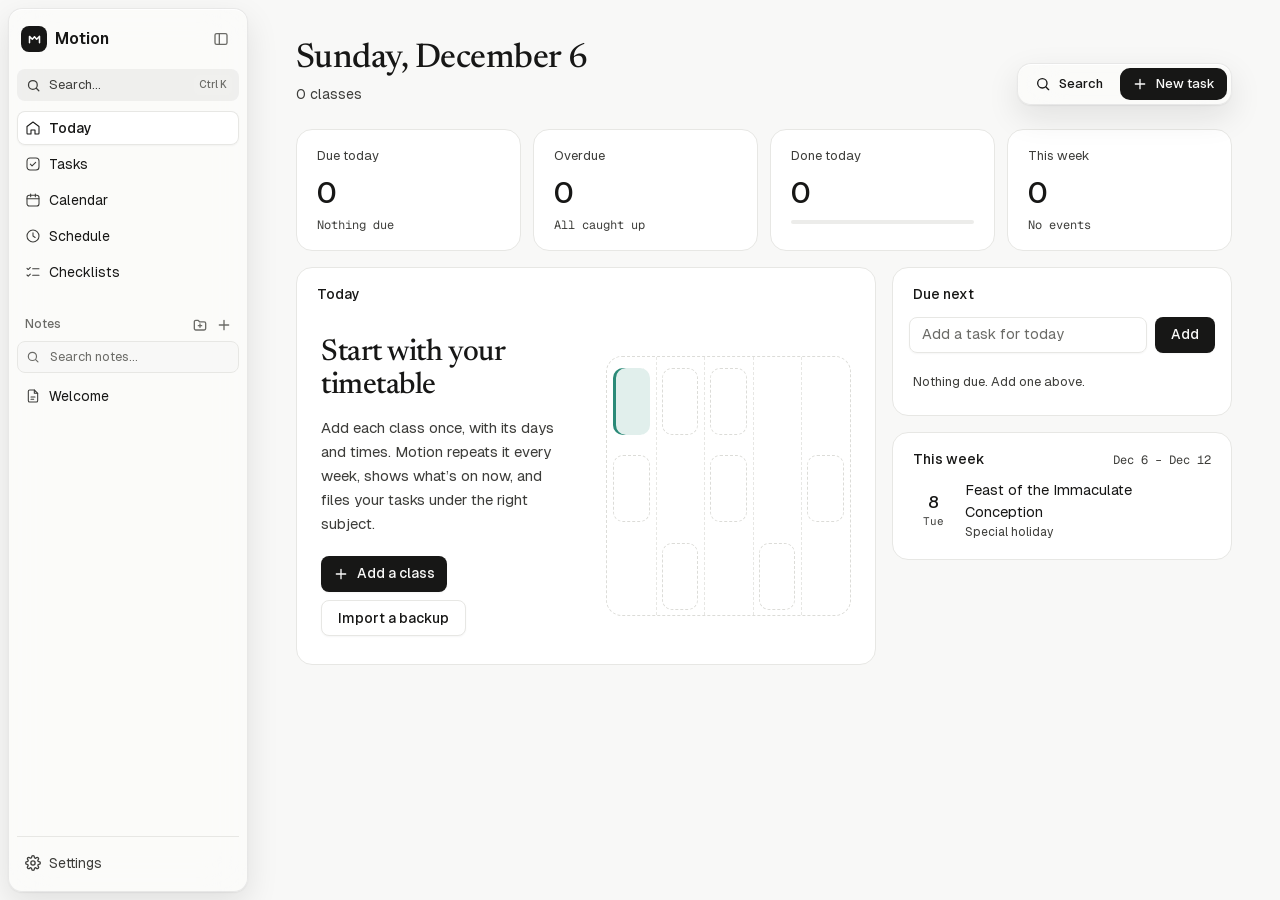
==== commit 73a2c350: "Add files via upload" ====
--- a/index.html
+++ b/index.html
@@ -132,9 +132,9 @@
       <kbd class="kbd" data-shortcut="cmdk">⌘K</kbd>
     </button>
 
-    <div class="nav-item" data-view="dashboard" title="Home">
+    <div class="nav-item" data-view="dashboard" title="Today">
       <svg class="icon" viewBox="0 0 24 24" fill="none" stroke="currentColor" stroke-linecap="round" stroke-linejoin="round"><path d="M3 9.8 12 3l9 6.8V20a1 1 0 0 1-1 1h-5v-6H9v6H4a1 1 0 0 1-1-1V9.8Z"/></svg>
-      <span class="nav-label">Home</span>
+      <span class="nav-label">Today</span>
     </div>
     <div class="nav-item" data-view="tasks" title="Tasks">
       <svg class="icon" viewBox="0 0 24 24" fill="none" stroke="currentColor" stroke-linecap="round" stroke-linejoin="round"><rect x="3" y="3" width="18" height="18" rx="4.5"/><path d="m8 12.2 2.6 2.6L16 9.4"/></svg>
@@ -203,82 +203,59 @@
   <main class="content">
 
     <section id="view-dashboard" class="view">
-      <div class="home-hero">
-        <div>
-          <h1 id="greeting">Welcome back</h1>
-          <p class="subtitle" id="todayLabel"></p>
-        </div>
-        <div class="home-motto" id="homeMotto"></div>
-      </div>
-
-      <div class="timer-panel hidden" id="homeTimer"></div>
-
-      <div class="widgets">
-        <section class="widget w-next" id="wNext">
-          <div class="widget-head"><h3>Up next</h3><span class="widget-meta" id="nextMeta"></span></div>
-          <div id="nextClass"></div>
+      <!-- Today: the date is the title; the day is drawn as a timetable. -->
+      <header class="page-head">
+        <div>
+          <h1 class="page-title" id="greeting">Today</h1>
+          <p class="page-sub" id="todayLabel"></p>
+        </div>
+        <div class="toolbar glass">
+          <button class="btn secondary" data-open="cmdk"><svg class="icon" viewBox="0 0 24 24" fill="none" stroke="currentColor" stroke-linecap="round" stroke-linejoin="round"><circle cx="11" cy="11" r="7"/><path d="m16.5 16.5 4 4"/></svg>Search</button>
+          <button class="btn" id="homeNewTaskBtn"><svg class="icon" viewBox="0 0 24 24" fill="none" stroke="currentColor" stroke-width="2" stroke-linecap="round"><path d="M12 5v14M5 12h14"/></svg>New task</button>
+        </div>
+      </header>
+
+      <div class="stats">
+        <div class="stat"><div class="stat-lbl">Due today</div><div class="stat-num" id="statDueToday">0</div><div class="stat-meta" id="statDueMeta"></div></div>
+        <div class="stat"><div class="stat-lbl">Overdue</div><div class="stat-num" id="statOverdue">0</div><div class="stat-meta" id="statOverdueMeta"></div></div>
+        <div class="stat"><div class="stat-lbl">Done today</div><div class="stat-num"><span id="statDoneToday">0</span> <span class="stat-of" id="statDoneOf"></span></div>
+          <div class="stat-bar" aria-hidden="true"><span id="statDoneBar"></span></div></div>
+        <div class="stat"><div class="stat-lbl">This week</div><div class="stat-num" id="statEvents">0</div><div class="stat-meta" id="statEventsMeta"></div></div>
+      </div>
+
+      <div class="today-grid">
+        <section class="panel today-panel">
+          <div class="panel-h"><h3>Today</h3><span class="panel-meta" id="nextClass"></span></div>
+          <div id="todayTimeline"></div>
         </section>
 
-        <section class="widget w-add">
-          <div class="widget-head"><h3>Quick add</h3></div>
-          <div class="row task-form">
-            <input class="field grow" id="quickTaskInput" type="text" placeholder="Add a task for today and press Enter...">
-            <button class="btn" id="quickTaskBtn">Add</button>
-          </div>
-        </section>
-
-        <section class="widget w-glance">
-          <div class="widget-head"><h3>At a glance</h3></div>
-          <div class="mini-stats">
-            <div class="mini-stat"><span class="ms-num" id="statClasses">0</span><span class="ms-label">Classes today</span></div>
-            <div class="mini-stat"><span class="ms-num" id="statDueToday">0</span><span class="ms-label">Due today</span></div>
-            <div class="mini-stat danger"><span class="ms-num" id="statOverdue">0</span><span class="ms-label">Overdue</span></div>
-            <div class="mini-stat"><span class="ms-num" id="statEvents">0</span><span class="ms-label">Events this week</span></div>
-            <div class="mini-stat"><span class="ms-num" id="statChecklists">0</span><span class="ms-label">Checklists active</span></div>
-            <div class="mini-stat success ms-progress">
-              <span class="ms-num" id="statDoneToday">0</span>
-              <span class="ms-label">Done today <span id="statDonePct"></span></span>
-              <span class="ms-bar" aria-hidden="true"><span id="statDoneBar"></span></span>
+        <div class="today-side">
+          <section class="panel">
+            <div class="panel-h"><h3>Due next</h3><span class="panel-meta" id="todayMeta"></span></div>
+            <div class="quick-add">
+              <input class="field" id="quickTaskInput" type="text" placeholder="Add a task for today" aria-label="Add a task for today">
+              <button class="btn" id="quickTaskBtn">Add</button>
             </div>
-          </div>
-        </section>
-      </div>
-
-      <div class="today-head">
-        <h3>Today</h3>
-        <span class="today-meta" id="todayMeta"></span>
-      </div>
-      <div class="timeline" id="todayTimeline"></div>
-
-      <h3 class="dash-h">Next 7 days</h3>
-      <ul class="simple-list" id="dashUpcoming"></ul>
+            <ul class="due-list" id="dueNext"></ul>
+          </section>
+          <section class="panel">
+            <div class="panel-h"><h3>This week</h3><span class="panel-meta" id="weekRange"></span></div>
+            <ul class="week-list" id="dashUpcoming"></ul>
+          </section>
+        </div>
+      </div>
     </section>
 
     <section id="view-tasks" class="view hidden">
-      <h1 class="page-title">Tasks</h1>
-
-      <div class="composer" id="taskComposer">
-        <input class="field grow" id="taskTextInput" type="text" placeholder="What needs to be done?">
-        <input class="field task-due" id="taskDueInput" type="date" aria-label="Due date">
-        <select class="field" id="taskPriorityInput">
-          <option value="low">Low</option>
-          <option value="medium" selected>Medium</option>
-          <option value="high">High</option>
-        </select>
-        <button class="btn" id="addTaskBtn">Add Task</button>
-      </div>
-
-      <div class="list-toolbar">
-        <div class="filter-tabs">
-          <button class="filter-tab active" data-filter="all">All</button>
-          <button class="filter-tab" data-filter="active">Active</button>
-          <button class="filter-tab" data-filter="done">Completed</button>
-        </div>
-
-        <div class="toolbar-end">
+      <header class="page-head">
+        <div>
+          <h1 class="page-title">Tasks</h1>
+          <p class="page-sub" id="taskHeadSub"></p>
+        </div>
+        <div class="toolbar glass">
           <div class="search-field">
             <svg class="icon" viewBox="0 0 24 24" fill="none" stroke="currentColor" stroke-linecap="round" stroke-linejoin="round"><circle cx="11" cy="11" r="7"/><path d="m16.5 16.5 4 4"/></svg>
-            <input type="search" id="taskSearch" placeholder="Search tasks...">
+            <input type="search" id="taskSearch" placeholder="Search">
           </div>
 
           <label class="select-wrap">
@@ -300,20 +277,41 @@
               <svg class="icon" viewBox="0 0 24 24" fill="none" stroke="currentColor" stroke-linecap="round" stroke-linejoin="round"><rect x="3" y="4" width="5.5" height="16" rx="1.6"/><rect x="9.75" y="4" width="5.5" height="11" rx="1.6"/><rect x="16.5" y="4" width="4.5" height="16" rx="1.6"/></svg>
             </button>
           </div>
-        </div>
-      </div>
-
-      <div class="list-summary" id="taskSummary"></div>
+                </div>
+      </header>
+
+      <div class="composer" id="taskComposer">
+        <input class="field grow" id="taskTextInput" type="text" placeholder="Add a task">
+        <input class="field task-due" id="taskDueInput" type="date" aria-label="Due date">
+        <select class="field" id="taskPriorityInput" aria-label="Priority">
+          <option value="low">Low</option>
+          <option value="medium" selected>Medium</option>
+          <option value="high">High</option>
+        </select>
+        <select class="field" id="taskSubjectInput" aria-label="Subject"></select>
+        <button class="btn" id="addTaskBtn">Add</button>
+      </div>
+
+      <div class="list-toolbar">
+        <div class="filter-tabs">
+          <button class="filter-tab active" data-filter="all">All</button>
+          <button class="filter-tab" data-filter="active">Active</button>
+          <button class="filter-tab" data-filter="done">Completed</button>
+        </div>
+        <div class="list-summary" id="taskSummary"></div>
+      </div>
 
       <div id="taskList"></div>
       <div class="task-board hidden" id="taskBoard"></div>
     </section>
 
     <section id="view-calendar" class="view hidden">
-      <h1 class="page-title">Calendar</h1>
-
-      <div class="cal-header">
-        <div class="cal-nav">
+      <header class="page-head">
+        <div>
+          <h1 class="page-title" id="calLabel"></h1>
+          <p class="page-sub" id="calSub"></p>
+        </div>
+        <div class="toolbar glass cal-nav">
           <button class="btn secondary icon-only" id="prevMonthBtn" title="Previous month" aria-label="Previous month">
             <svg class="icon" viewBox="0 0 24 24" fill="none" stroke="currentColor" stroke-width="2.1" stroke-linecap="round" stroke-linejoin="round"><path d="m15 18-6-6 6-6"/></svg>
           </button>
@@ -321,75 +319,83 @@
           <button class="btn secondary icon-only" id="nextMonthBtn" title="Next month" aria-label="Next month">
             <svg class="icon" viewBox="0 0 24 24" fill="none" stroke="currentColor" stroke-width="2.1" stroke-linecap="round" stroke-linejoin="round"><path d="m9 18 6-6-6-6"/></svg>
           </button>
-        </div>
-        <h2 id="calLabel"></h2>
-        <button class="btn new-event-btn" id="newEventBtn">
-          <svg class="icon" viewBox="0 0 24 24" fill="none" stroke="currentColor" stroke-width="2.2" stroke-linecap="round"><path d="M12 5v14M5 12h14"/></svg>
-          New Event
-        </button>
-      </div>
-
-      <div class="cal-scroll">
-        <div class="cal-inner"><div id="calGrid"></div></div>
-      </div>
-      <p class="cal-note">Click a day to see its holidays, events and tasks. Philippine holidays are shown automatically; Chinese New Year and the two Eid holidays are estimates and may move by a day once officially proclaimed.</p>
+          <span class="tb-sep"></span>
+          <button class="btn new-event-btn" id="newEventBtn">
+            <svg class="icon" viewBox="0 0 24 24" fill="none" stroke="currentColor" stroke-width="2.2" stroke-linecap="round"><path d="M12 5v14M5 12h14"/></svg>
+            New event
+          </button>
+        </div>
+      </header>
+
+      <div class="cal-layout">
+        <div class="cal-scroll">
+          <div class="cal-inner"><div id="calGrid"></div></div>
+        </div>
+        <aside class="cal-aside" id="calAside" aria-live="polite"></aside>
+      </div>
+      <p class="cal-note">Philippine holidays are shown automatically. Chinese New Year and the two Eid holidays are estimates and may move by a day once proclaimed.</p>
     </section>
 
     <section id="view-schedule" class="view hidden">
-      <h1 class="page-title">Schedule</h1>
-
-      <div class="timer-panel hidden" id="schedTimer"></div>
-      <div class="now-card" id="nowCard"></div>
-
-      <div class="sched-bar">
-        <div class="sched-left">
+      <header class="page-head">
+        <div>
+          <h1 class="page-title">Schedule</h1>
+          <p class="page-sub" id="schedSub"></p>
+        </div>
+        <div class="toolbar glass" id="schedToolbar">
           <div class="filter-tabs sched-switch" id="schedViewSwitch" role="radiogroup" aria-label="Schedule view">
             <button type="button" class="filter-tab" role="radio" data-view="week">Week</button>
             <button type="button" class="filter-tab" role="radio" data-view="day">Day</button>
             <button type="button" class="filter-tab" role="radio" data-view="list">List</button>
           </div>
-          <div class="day-picker" id="dayPicker"></div>
-        </div>
-        <div class="sched-actions">
+          <span class="tb-sep"></span>
           <button class="btn secondary" id="fullSchedBtn">
             <svg class="icon" viewBox="0 0 24 24" fill="none" stroke="currentColor" stroke-linecap="round" stroke-linejoin="round"><rect x="3" y="5" width="18" height="16" rx="3.5"/><path d="M3 10h18M8.5 3v4M15.5 3v4"/></svg>
-            Full Schedule
+            Full schedule
           </button>
           <button class="btn add-class-btn" id="addClassBtn">
             <svg class="icon" viewBox="0 0 24 24" fill="none" stroke="currentColor" stroke-width="2.2" stroke-linecap="round"><path d="M12 5v14M5 12h14"/></svg>
-            Add Class
-          </button>
-        </div>
+            Add class
+          </button>
+        </div>
+      </header>
+
+      <div class="timer-panel hidden" id="schedTimer"></div>
+      <div class="now-card" id="nowCard"></div>
+
+      <div class="sched-bar">
+        <div class="day-picker" id="dayPicker"></div>
       </div>
 
       <div class="timetable-scroll" id="weekWrap"><div class="timetable" id="weekTimetable"></div></div>
 
-      <h3 class="sched-heading" id="dayHeading">Classes Today</h3>
+      <h3 class="sched-heading" id="dayHeading">Classes today</h3>
       <ul class="class-list" id="dayClassList"></ul>
 
-      <h3 class="sched-heading" id="allClassesHeading">All Classes</h3>
+      <h3 class="sched-heading" id="allClassesHeading">All classes</h3>
       <div class="table-scroll"><table class="sched-table" id="allClassesTable"></table></div>
     </section>
 
     <section id="view-checklists" class="view hidden">
-      <h1>Checklists</h1>
-      <p class="subtitle">Keep track of anything in list form.</p>
-
-      <div class="composer">
-        <input class="field grow" id="newChecklistInput" type="text" placeholder="New checklist name (e.g. Packing List)">
-        <button class="btn" id="addChecklistBtn">Create Checklist</button>
-      </div>
-
-      <div class="list-toolbar">
-        <div class="list-summary" id="checklistSummary"></div>
-        <div class="toolbar-end">
+      <header class="page-head">
+        <div>
+          <h1 class="page-title">Checklists</h1>
+          <p class="page-sub list-summary" id="checklistSummary"></p>
+        </div>
+        <div class="toolbar glass">
           <div class="search-field">
             <svg class="icon" viewBox="0 0 24 24" fill="none" stroke="currentColor" stroke-linecap="round" stroke-linejoin="round"><circle cx="11" cy="11" r="7"/><path d="m16.5 16.5 4 4"/></svg>
-            <input type="search" id="checklistSearch" placeholder="Search checklists...">
+            <input type="search" id="checklistSearch" placeholder="Search">
           </div>
           <button class="btn secondary" id="checklistCollapseAll">Collapse all</button>
         </div>
-      </div>
+      </header>
+
+      <div class="composer">
+        <input class="field grow" id="newChecklistInput" type="text" placeholder="New checklist, like Packing list">
+        <button class="btn" id="addChecklistBtn">Create</button>
+      </div>
+
 
       <div class="checklist-grid" id="checklistGrid"></div>
     </section>
@@ -489,7 +495,7 @@
 
 <!-- Phone navigation (hidden above phone width): bottom tabs and one add button. -->
 <nav class="tabbar" id="tabBar" aria-label="Main">
-  <a class="tab" href="#/dashboard" data-view="dashboard"><svg class="icon" viewBox="0 0 24 24" fill="none" stroke="currentColor" stroke-width="1.9" stroke-linecap="round" stroke-linejoin="round" aria-hidden="true"><path d="M3 9.8 12 3l9 6.8V20a1 1 0 0 1-1 1h-5v-6H9v6H4a1 1 0 0 1-1-1V9.8Z"/></svg><span>Home</span></a>
+  <a class="tab" href="#/dashboard" data-view="dashboard"><svg class="icon" viewBox="0 0 24 24" fill="none" stroke="currentColor" stroke-width="1.9" stroke-linecap="round" stroke-linejoin="round" aria-hidden="true"><path d="M3 9.8 12 3l9 6.8V20a1 1 0 0 1-1 1h-5v-6H9v6H4a1 1 0 0 1-1-1V9.8Z"/></svg><span>Today</span></a>
   <a class="tab" href="#/tasks" data-view="tasks"><svg class="icon" viewBox="0 0 24 24" fill="none" stroke="currentColor" stroke-width="1.9" stroke-linecap="round" stroke-linejoin="round" aria-hidden="true"><rect x="3" y="3" width="18" height="18" rx="4.5"/><path d="m8 12.2 2.6 2.6L16 9.4"/></svg><span>Tasks</span></a>
   <a class="tab" href="#/calendar" data-view="calendar"><svg class="icon" viewBox="0 0 24 24" fill="none" stroke="currentColor" stroke-width="1.9" stroke-linecap="round" stroke-linejoin="round" aria-hidden="true"><rect x="3" y="5" width="18" height="16" rx="3.5"/><path d="M3 10h18M8.5 3v4M15.5 3v4"/></svg><span>Calendar</span></a>
   <a class="tab" href="#/schedule" data-view="schedule"><svg class="icon" viewBox="0 0 24 24" fill="none" stroke="currentColor" stroke-width="1.9" stroke-linecap="round" stroke-linejoin="round" aria-hidden="true"><circle cx="12" cy="12" r="9"/><path d="M12 7.2V12l3.2 2.2"/></svg><span>Schedule</span></a>
@@ -591,7 +597,7 @@
 
       <h3 class="modal-label" style="margin-top:16px;">Events</h3>
       <ul class="modal-events" id="modalEventList"></ul>
-      <button class="btn secondary" id="modalAddEventBtn" style="width:100%;">+ Add Event</button>
+      <button class="btn secondary" id="modalAddEventBtn" style="width:100%;">+ Add event</button>
 
       <div id="modalTasksSection">
         <h3 class="modal-label" style="margin-top:18px;">Tasks due this day</h3>
@@ -607,7 +613,7 @@
 <div class="modal-overlay hidden" id="fullSchedOverlay">
   <div class="modal modal-wide" role="dialog" aria-modal="true">
     <div class="modal-head">
-      <h3 style="margin:0;">Full Schedule</h3>
+      <h3 style="margin:0;">Full schedule</h3>
       <div class="export-actions">
         <button class="btn secondary" id="exportPngBtn" title="Save the whole week as a PNG image">
           <svg class="icon" viewBox="0 0 24 24" fill="none" stroke="currentColor" stroke-width="2" stroke-linecap="round" stroke-linejoin="round"><path d="M12 3v12"/><path d="m7.5 10.5 4.5 4.5 4.5-4.5"/><path d="M4 17.5V19a2 2 0 0 0 2 2h12a2 2 0 0 0 2-2v-1.5"/></svg>
@@ -627,7 +633,7 @@
 
 <div class="modal-overlay hidden" id="classModalOverlay">
   <div class="modal" role="dialog" aria-modal="true">
-    <h3 id="classModalTitle">Add Class</h3>
+    <h3 id="classModalTitle">Add class</h3>
     <div class="modal-body">
       <div class="modal-label">Subject</div>
       <input class="field" id="classSubjectInput" type="text" placeholder="e.g. Mathematics 1" style="width:100%;margin-bottom:14px;">
@@ -675,7 +681,7 @@
 
 <div class="modal-overlay hidden" id="eventModalOverlay">
   <div class="modal" role="dialog" aria-modal="true">
-    <h3 id="eventModalTitle">New Event</h3>
+    <h3 id="eventModalTitle">New event</h3>
     <div class="modal-body">
       <input class="field" id="eventTitleInput" type="text" placeholder="Event title..." style="width:100%;margin-bottom:14px;">
 
@@ -690,7 +696,7 @@
       <div class="date-chip-list" id="eventDatesList"></div>
     </div>
     <div class="modal-footer" style="justify-content:space-between;">
-      <button class="btn danger hidden" id="eventDeleteBtn">Delete Event</button>
+      <button class="btn danger hidden" id="eventDeleteBtn">Delete event</button>
       <div class="row">
         <button class="btn secondary" id="eventCancelBtn">Cancel</button>
         <button class="btn" id="eventSaveBtn">Save</button>
--- a/css/tokens.css
+++ b/css/tokens.css
@@ -1,8 +1,8 @@
 /* ============================================================================
    Design tokens
    ----------------------------------------------------------------------------
-   The palette, radii and shadows follow shadcn/ui's "zinc" theme, so the app
-   reads like a shadcn interface without pulling in React or Tailwind. Every
+   A student's week on paper: warm-neutral surfaces, ink for actions, a serif
+   for titles and notes, a mono for times, and colour kept for subjects. Every
    colour, radius, shadow and font size in the app resolves through one of these
    custom properties, so the dark theme is a single attribute swap on <html>
    rather than a parallel set of rules.
@@ -15,6 +15,22 @@
    ========================================================================== */
 
 @font-face {
+  font-family: "Newsreader";
+  src: url("../fonts/Newsreader-Variable.woff2") format("woff2");
+  font-weight: 200 800;
+  font-style: normal;
+  font-display: swap;
+}
+
+@font-face {
+  font-family: "Geist Mono";
+  src: url("../fonts/GeistMono-Variable.woff2") format("woff2");
+  font-weight: 100 900;
+  font-style: normal;
+  font-display: swap;
+}
+
+@font-face {
   font-family: "Geist";
   src: url("../fonts/Geist-Variable.woff2") format("woff2");
   font-weight: 100 900;
@@ -24,85 +40,86 @@
 
 :root {
   --font-sans: "Geist", "Inter", -apple-system, BlinkMacSystemFont, "Segoe UI", Roboto, Helvetica, Arial, sans-serif;
-  --font-mono: ui-monospace, SFMono-Regular, Menlo, monospace;
-
-  --bg: #ffffff;
+  --font-serif: "Newsreader", "Iowan Old Style", Georgia, serif;
+  --font-mono: "Geist Mono", ui-monospace, SFMono-Regular, Menlo, monospace;
+
+  --bg: #f8f8f7;
   --surface: #ffffff;
-  --surface-2: #fafafa;
-  --muted: #f4f4f5;
-  --sidebar-bg: #fafafa;
-  --border: #e4e4e7;
-  --border-strong: #e4e4e7;
-  --text: #09090b;
-  --text-2: #3f3f46;
-  --text-3: #71717a;
+  --surface-2: #f4f4f2;
+  --muted: #f0f0ee;
+  --sidebar-bg: rgba(252, 252, 251, 0.64);
+  --border: #e7e7e4;
+  --border-strong: #dcdcd8;
+  --text: #171716;
+  --text-2: #3d3d3a;
+  --text-3: #6b6b67;
 
   /* Primary: near-black, with its foreground for anything drawn on top. */
-  --accent: #18181b;
-  --accent-hover: #27272a;
-  --accent-soft: #f4f4f5;
-  --accent-border: #d4d4d8;
-  --accent-fill: #18181b;
-  --accent-fill-hover: #2f2f33;
-  --on-accent: #fafafa;
-  --accent-ghost: rgba(24, 24, 27, 0.12);
-  --accent-glow: rgba(24, 24, 27, 0.3);
-  --grad: #18181b;
-
-  --danger: #dc2626;
-  --danger-soft: #fef2f2;
-  --danger-border: #fecaca;
-  --danger-fill: #dc2626;
-  --danger-hover: #b91c1c;
-  --success: #16a34a;
-  --success-soft: #f0fdf4;
-  --success-border: #bbf7d0;
-  --amber: #b45309;
-  --amber-soft: #fffbeb;
-  --amber-border: #fde68a;
-  --info: #2563eb;
-  --info-soft: #eff6ff;
-  --info-border: #bfdbfe;
+  --accent: #171716;
+  --accent-hover: #2a2a28;
+  --accent-soft: #f0f0ee;
+  --accent-border: #d6d6d2;
+  --accent-fill: #171716;
+  --accent-fill-hover: #2e2e2b;
+  --on-accent: #fafaf9;
+  --accent-ghost: rgba(23, 23, 22, 0.1);
+  --accent-glow: rgba(23, 23, 22, 0.2);
+  --grad: #171716;
+
+  --danger: #c8322a;
+  --danger-soft: #fdf1f0;
+  --danger-border: #f3c9c5;
+  --danger-fill: #c8322a;
+  --danger-hover: #a92820;
+  --success: #2f7d4f;
+  --success-soft: #eff7f2;
+  --success-border: #c7e4d2;
+  --amber: #9a5b10;
+  --amber-soft: #fbf5ea;
+  --amber-border: #ecd9b5;
+  --info: #2f5cc2;
+  --info-soft: #eff3fb;
+  --info-border: #cbd8f2;
 
   /* shadcn's radius scale: --radius is 0.625rem, the rest step off it. */
   --r-sm: 6px;
   --r-md: 8px;
-  --r-lg: 10px;
-  --r-xl: 14px;
+  --r-lg: 12px;
+  --r-xl: 16px;
 
   /* Tailwind's shadow scale, as shadcn uses it: xs on controls, sm on cards,
      lg on dialogs and popovers. */
-  --shadow-xs: 0 1px 2px 0 rgba(0, 0, 0, 0.05);
-  --shadow-sm: 0 1px 3px 0 rgba(0, 0, 0, 0.08), 0 1px 2px -1px rgba(0, 0, 0, 0.08);
-  --shadow-md: 0 4px 6px -1px rgba(0, 0, 0, 0.08), 0 2px 4px -2px rgba(0, 0, 0, 0.08);
-  --shadow-lg: 0 10px 15px -3px rgba(0, 0, 0, 0.1), 0 4px 6px -4px rgba(0, 0, 0, 0.1);
+  --shadow-xs: 0 1px 2px 0 rgba(20, 20, 18, 0.04);
+  --shadow-sm: 0 1px 2px 0 rgba(20, 20, 18, 0.05);
+  --shadow-md: 0 4px 12px -2px rgba(20, 20, 18, 0.08);
+  --shadow-lg: 0 12px 32px rgba(20, 20, 18, 0.10), 0 1px 2px rgba(20, 20, 18, 0.06);
   --shadow-glow: 0 4px 18px -4px var(--accent-glow);
 
   /* Focus: the border turns --ring-color and a 3px half-strength halo sits
      outside it — shadcn's `focus-visible:ring-[3px] ring-ring/50`. */
-  --ring-color: #a1a1aa;
-  --ring-soft: rgba(161, 161, 170, 0.5);
+  --ring-color: #9b9b96;
+  --ring-soft: rgba(155, 155, 150, 0.45);
   --ring: 0 0 0 3px var(--ring-soft);
 
-  --hover-subtle: rgba(244, 244, 245, 0.6);
-  --hover: #f4f4f5;
-  --hover-strong: #e4e4e7;
-  --control-border: #d4d4d8;
-  --border-hover: #d4d4d8;
-  --placeholder: #a1a1aa;
-  --track: #f4f4f5;
+  --hover-subtle: rgba(23, 23, 22, 0.025);
+  --hover: rgba(23, 23, 22, 0.05);
+  --hover-strong: rgba(23, 23, 22, 0.09);
+  --control-border: #d6d6d2;
+  --border-hover: #cfcfca;
+  --placeholder: #8e8e89;
+  --track: #ececea;
   --field-bg: transparent;
   --field-bg-solid: #ffffff;
   --tab-active: #ffffff;
   --tab-active-border: transparent;
-  --topbar-bg: rgba(255, 255, 255, 0.85);
-  --overlay: rgba(0, 0, 0, 0.5);
-  --selection: rgba(24, 24, 27, 0.12);
+  --topbar-bg: rgba(252, 252, 251, 0.64);
+  --overlay: rgba(14, 14, 13, 0.32);
+  --selection: rgba(255, 228, 92, 0.55);
 
   /* Lucide's chevron-down, for native <select>s dressed as shadcn's trigger. */
   --chevron: url("data:image/svg+xml,%3Csvg xmlns='http://www.w3.org/2000/svg' viewBox='0 0 24 24' fill='none' stroke='%2371717a' stroke-width='2' stroke-linecap='round' stroke-linejoin='round'%3E%3Cpath d='m6 9 6 6 6-6'/%3E%3C/svg%3E");
 
-  --ease: cubic-bezier(0.4, 0, 0.2, 1);
+  --ease: cubic-bezier(0.22, 1, 0.36, 1);
   /* Slight overshoot; used only where something should feel like it "lands". */
   --ease-spring: cubic-bezier(0.34, 1.56, 0.64, 1);
   --dur-fast: 0.12s;
@@ -114,9 +131,9 @@
   --sp-2: 8px;
   --sp-3: 12px;
   --sp-4: 16px;
-  --sp-5: 22px;
-  --sp-6: 30px;
-  --sp-7: 42px;
+  --sp-5: 24px;
+  --sp-6: 32px;
+  --sp-7: 40px;
 
   /* Layout rhythm. Every page uses the same two gaps: between cards that sit
      side by side or stacked, and between one section and the next heading. */
@@ -138,6 +155,15 @@
   --fs-stat: clamp(20px, 0.396vw + 18.51px, 28px);
   --fs-h1: clamp(20px, 0.555vw + 17.92px, 31px);
   --fs-display: clamp(23px, 0.634vw + 20.62px, 36px);
+  /* Revamp: the highlighter marks "now", and nothing else. */
+  --hl-mark: #ffe45c;
+  --hl-ink: #171716;
+  /* Glass: the functional layer (bars, toolbars, menus) floating over content. */
+  --glass: rgba(252, 252, 251, 0.64);
+  --glass-edge: rgba(23, 23, 22, 0.08);
+  --glass-top: rgba(255, 255, 255, 0.9);
+  --float: 0 12px 32px rgba(20, 20, 18, 0.10), 0 1px 2px rgba(20, 20, 18, 0.06);
+
 }
 
 :root {
@@ -190,66 +216,71 @@
   --hl-pink: rgba(236, 72, 153, 0.28);
   --hl-red: rgba(239, 68, 68, 0.28);
 
-  --bg: #09090b;
-  --surface: #111113;
-  --surface-2: #18181b;
-  --muted: #27272a;
-  --sidebar-bg: #0f0f11;
-  --border: #27272a;
-  --border-strong: #303036;
-  --text: #fafafa;
-  --text-2: #d4d4d8;
-  --text-3: #a1a1aa;
-
-  --accent: #fafafa;
-  --accent-hover: #e4e4e7;
-  --accent-soft: #27272a;
-  --accent-border: #3f3f46;
-  --accent-fill: #fafafa;
-  --accent-fill-hover: #e4e4e7;
-  --on-accent: #18181b;
+  --bg: #141415;
+  --surface: #19191b;
+  --surface-2: #1e1e20;
+  --muted: #232325;
+  --sidebar-bg: rgba(36, 36, 39, 0.6);
+  --border: #29292c;
+  --border-strong: #323236;
+  --text: #ededed;
+  --text-2: #c6c6ca;
+  --text-3: #8e8e93;
+
+  --accent: #ededed;
+  --accent-hover: #dcdcdc;
+  --accent-soft: #232325;
+  --accent-border: #3a3a3e;
+  --accent-fill: #ededed;
+  --accent-fill-hover: #dcdcdc;
+  --on-accent: #141415;
   --accent-ghost: rgba(250, 250, 250, 0.16);
   --accent-glow: rgba(250, 250, 250, 0.2);
   --grad: #fafafa;
 
-  --danger: #f87171;
-  --danger-soft: #2a1414;
-  --danger-border: #4c1d1d;
-  --danger-fill: #b91c1c;
-  --danger-hover: #dc2626;
-  --success: #4ade80;
-  --success-soft: #0f2418;
-  --success-border: #1b4630;
-  --amber: #fbbf24;
-  --amber-soft: #261d0b;
-  --amber-border: #4a3714;
-  --info: #60a5fa;
-  --info-soft: #0f1d33;
-  --info-border: #1e3a5f;
+  --danger: #ef6b63;
+  --danger-soft: #2a1715;
+  --danger-border: #4d2522;
+  --danger-fill: #c8322a;
+  --danger-hover: #e0453c;
+  --success: #5fc48a;
+  --success-soft: #13241a;
+  --success-border: #22432f;
+  --amber: #e0a35e;
+  --amber-soft: #271e12;
+  --amber-border: #4a3820;
+  --info: #8aa6f0;
+  --info-soft: #161d2c;
+  --info-border: #263553;
 
   --shadow-xs: 0 1px 2px 0 rgba(0, 0, 0, 0.3);
-  --shadow-sm: 0 1px 3px 0 rgba(0, 0, 0, 0.4), 0 1px 2px -1px rgba(0, 0, 0, 0.4);
-  --shadow-md: 0 4px 6px -1px rgba(0, 0, 0, 0.45), 0 2px 4px -2px rgba(0, 0, 0, 0.45);
-  --shadow-lg: 0 10px 15px -3px rgba(0, 0, 0, 0.55), 0 4px 6px -4px rgba(0, 0, 0, 0.55);
-
-  --ring-color: #71717a;
-  --ring-soft: rgba(113, 113, 122, 0.5);
-
-  --hover-subtle: rgba(39, 39, 42, 0.45);
-  --hover: #27272a;
-  --hover-strong: #3f3f46;
-  --control-border: #3f3f46;
-  --border-hover: #3f3f46;
-  --placeholder: #71717a;
-  --track: #27272a;
-  --field-bg: rgba(63, 63, 70, 0.3);
-  --field-bg-solid: rgba(63, 63, 70, 0.3);
-  --tab-active: rgba(63, 63, 70, 0.6);
-  --tab-active-border: #3f3f46;
-  --topbar-bg: rgba(9, 9, 11, 0.85);
-  --overlay: rgba(0, 0, 0, 0.7);
-  --selection: rgba(250, 250, 250, 0.2);
+  --shadow-sm: 0 1px 2px 0 rgba(0, 0, 0, 0.35);
+  --shadow-md: 0 4px 12px -2px rgba(0, 0, 0, 0.45);
+  --shadow-lg: 0 12px 32px rgba(0, 0, 0, 0.5);
+
+  --ring-color: #77777c;
+  --ring-soft: rgba(119, 119, 124, 0.5);
+
+  --hover-subtle: rgba(237, 237, 237, 0.03);
+  --hover: rgba(237, 237, 237, 0.06);
+  --hover-strong: rgba(237, 237, 237, 0.1);
+  --control-border: #3a3a3e;
+  --border-hover: #45454a;
+  --placeholder: #77777c;
+  --track: #29292c;
+  --field-bg: rgba(237, 237, 237, 0.04);
+  --field-bg-solid: #1e1e20;
+  --tab-active: #2a2a2d;
+  --tab-active-border: transparent;
+  --topbar-bg: rgba(36, 36, 39, 0.6);
+  --overlay: rgba(0, 0, 0, 0.55);
+  --selection: rgba(227, 194, 74, 0.35);
   --chevron: url("data:image/svg+xml,%3Csvg xmlns='http://www.w3.org/2000/svg' viewBox='0 0 24 24' fill='none' stroke='%23a1a1aa' stroke-width='2' stroke-linecap='round' stroke-linejoin='round'%3E%3Cpath d='m6 9 6 6 6-6'/%3E%3C/svg%3E");
+  --hl-mark: #e3c24a;
+  --glass: rgba(36, 36, 39, 0.6);
+  --glass-edge: rgba(237, 237, 237, 0.1);
+  --glass-top: rgba(255, 255, 255, 0.08);
+  --float: 0 12px 32px rgba(0, 0, 0, 0.5);
 }
 
 /* ---------------- Class colour palette ----------------
--- a/css/base.css
+++ b/css/base.css
@@ -77,14 +77,97 @@
   container-type: inline-size;
 }
 
-/* shadcn's page heading: bold, tight, with a muted description under it. */
+/* Page titles are set in the serif, at a reading weight: hierarchy comes from
+   size and colour, not boldness. */
 .view h1 {
-  font-size: var(--fs-h1);
-  font-weight: 700;
-  line-height: 1.2;
-  letter-spacing: -0.025em;
+  font-family: var(--font-serif);
+  font-size: clamp(28px, 1.1vw + 20px, 36px);
+  font-weight: 500;
+  line-height: 1.12;
+  letter-spacing: -0.015em;
   margin: 0 0 6px;
 }
+
+/* Page header: title and a one-line summary on the left, the page's actions
+   in a glass toolbar on the right. */
+.page-head {
+  display: flex;
+  align-items: flex-end;
+  justify-content: space-between;
+  gap: 16px;
+  flex-wrap: wrap;
+  margin-bottom: 24px;
+}
+.page-head h1 { margin: 0; }
+.page-sub { color: var(--text-2); font-size: 14px; margin: 6px 0 0; font-variant-numeric: tabular-nums; }
+.page-sub:empty { display: none; }
+.page-sub .is-late { color: var(--danger); }
+.page-sub .mono { font-family: inherit; font-size: inherit; }
+
+/* ---------------- Glass ----------------
+   Apple's Liquid Glass rule, on the web: only the functional layer — bars,
+   toolbars, menus, the tab bar, the class countdown — is glass, because only
+   it floats above content. Cards, rows and the page itself stay solid. */
+.glass {
+  background: var(--glass);
+  -webkit-backdrop-filter: blur(22px) saturate(170%);
+  backdrop-filter: blur(22px) saturate(170%);
+  border: 1px solid var(--glass-edge);
+  box-shadow: inset 0 1px 0 var(--glass-top), var(--float);
+}
+@media (prefers-reduced-transparency: reduce) {
+  .glass { background: var(--surface); -webkit-backdrop-filter: none; backdrop-filter: none; }
+}
+
+.toolbar {
+  display: flex;
+  align-items: center;
+  gap: 4px;
+  padding: 4px;
+  border-radius: 14px;
+  flex-wrap: wrap;
+}
+.toolbar .tb-sep { width: 1px; height: 18px; background: var(--border-strong); margin: 0 4px; }
+.toolbar > .btn,
+.toolbar > button,
+.toolbar > .filter-tabs { margin: 0; }
+
+/* Inside a toolbar every control is borderless; the glass is the container.
+   Hierarchy: the one ink button is the primary action, the rest are quiet. */
+.toolbar .btn { height: 32px; border-radius: 10px; box-shadow: none; font-size: 13px; padding: 0 12px; }
+.toolbar .btn.secondary { background: transparent; border-color: transparent; }
+.toolbar .btn.secondary:hover { background: var(--hover); }
+.toolbar .btn.icon-only { width: 32px; padding: 0; }
+.toolbar .search-field,
+.toolbar .select-wrap { height: 32px; border-color: transparent; background: transparent; box-shadow: none; border-radius: 10px; }
+.toolbar .search-field:hover,
+.toolbar .select-wrap:hover { background: var(--hover); }
+.toolbar .search-field:focus-within,
+.toolbar .select-wrap:focus-within { background: var(--surface); box-shadow: inset 0 0 0 1px var(--border-strong); }
+.toolbar .search-field input { width: 110px; font-size: 13px; }
+.toolbar .select-wrap span,
+.toolbar .select-wrap select { font-size: 13px; }
+.toolbar .seg,
+.toolbar .filter-tabs { height: 32px; padding: 0; background: transparent; gap: 2px; }
+.toolbar .seg-btn,
+.toolbar .filter-tab { border-radius: 10px; height: 32px; }
+.toolbar .seg-btn.active,
+.toolbar .filter-tab.active { background: var(--surface); box-shadow: inset 0 0 0 1px var(--border); border-color: transparent; }
+
+/* The signature: a highlighter stroke behind whatever is "now" — the current
+   time, today's date. Used nowhere else. */
+.mark { position: relative; z-index: 0; white-space: nowrap; color: var(--hl-ink); }
+.mark::before {
+  content: "";
+  position: absolute;
+  z-index: -1;
+  inset: 0.1em -0.3em 0.02em -0.24em;
+  background: var(--hl-mark);
+  border-radius: 3px 7px 4px 6px;
+  transform: skewX(-10deg) rotate(-1.2deg);
+}
+
+.mono { font-family: var(--font-mono); font-size: 12px; font-variant-numeric: tabular-nums; }
 
 /* Times, dates and counts use equal-width digits, so "10:00 AM" and "1:00 PM"
    line up down a list and numbers don't shift as they change. */
@@ -96,6 +179,7 @@
 
 /* A title with no subtitle under it still needs room before the content. */
 .view h1.page-title { margin-bottom: 20px; }
+.page-head h1.page-title { margin-bottom: 0; }
 
 .view .subtitle {
   color: var(--text-3);
--- a/css/components.css
+++ b/css/components.css
@@ -1,21 +1,25 @@
 /* Shared design-system pieces: navigation chrome, controls, badges, cards,
    checklists and modals. These are the parts reused across several views, so
-   they stay as named classes rather than repeated utility strings.
-
-   Each one mirrors a shadcn/ui component — Sidebar, Button, Input, Tabs, Badge,
-   Card, Dialog, AlertDialog, Sonner — down to its sizes (h-8 menu items, h-9
-   controls), radii and focus ring, so the app reads as one shadcn interface. */
-
-/* ---------------- Sidebar ---------------- */
+   they stay as named classes rather than repeated utility strings. */
+
+/* ---------------- Sidebar ----------------
+   Navigation is the functional layer, so it is glass: a panel floating inset
+   from the window edge (window 20 → inset 8 → panel 14). */
 .sidebar {
-  width: 252px;
-  min-width: 252px;
+  width: 240px;
+  min-width: 240px;
+  margin: 8px 0 8px 8px;
+  height: calc(100% - 16px);
+  border-radius: 14px;
   background: var(--sidebar-bg);
-  border-right: 1px solid var(--border);
+  -webkit-backdrop-filter: blur(22px) saturate(170%);
+  backdrop-filter: blur(22px) saturate(170%);
+  border: 1px solid var(--glass-edge);
+  box-shadow: inset 0 1px 0 var(--glass-top), var(--float);
   display: flex;
   flex-direction: column;
   gap: 2px;
-  padding: 12px 10px;
+  padding: 12px 8px;
   overflow-y: auto;
 }
 
@@ -33,9 +37,9 @@
 
 /* shadcn's team-switcher logo: a primary-filled square with the mark inverted. */
 .brand-mark {
-  width: 32px;
-  height: 32px;
-  border-radius: var(--r-lg);
+  width: 26px;
+  height: 26px;
+  border-radius: 8px;
   background: var(--grad);
   display: flex;
   align-items: center;
@@ -44,8 +48,8 @@
 }
 
 .brand-mark svg {
-  width: 18px;
-  height: 18px;
+  width: 15px;
+  height: 15px;
   color: var(--on-accent);
 }
 
@@ -57,16 +61,12 @@
 }
 
 .brand-name {
-  font-size: var(--fs-body-s);
+  font-size: 16px;
   font-weight: 600;
   color: var(--text);
 }
 
-.brand-sub {
-  font-size: var(--fs-mini);
-  color: var(--text-3);
-  white-space: nowrap;
-}
+.brand-sub { display: none; }
 
 /* SidebarMenuButton: h-8, rounded-md, the icon inherits the text colour and
    the active item is the muted accent fill rather than a coloured one. */
@@ -75,22 +75,24 @@
   align-items: center;
   gap: 8px;
   width: 100%;
-  height: 32px;
+  height: 34px;
   text-align: left;
   padding: 0 8px;
   border-radius: var(--r-md);
-  font-size: var(--fs-body-s);
+  font-size: 14px;
   font-weight: 400;
   cursor: pointer;
-  color: var(--text-2);
+  color: var(--text);
   user-select: none;
   transition: background var(--dur-fast) var(--ease), color var(--dur-fast) var(--ease);
 }
 
-.nav-item .icon { width: 16px; height: 16px; }
+.nav-item .icon { width: 16px; height: 16px; color: var(--text-2); stroke-width: 1.6; }
 
 .nav-item:hover { background: var(--hover); color: var(--text); }
-.nav-item.active { background: var(--hover); color: var(--text); font-weight: 500; }
+/* The current page is a raised surface step with a hairline, not a tint. */
+.nav-item.active { background: var(--surface); color: var(--text); font-weight: 500; box-shadow: inset 0 0 0 1px var(--border), 0 1px 2px rgba(0, 0, 0, 0.04); }
+.nav-item.active .icon { color: var(--text); }
 
 .nav-section { margin-top: 18px; }
 
@@ -125,22 +127,22 @@
   align-items: center;
   gap: 8px;
   width: 100%;
-  height: 32px;
+  height: 34px;
   text-align: left;
   padding: 0 8px;
   border-radius: var(--r-md);
-  font-size: var(--fs-body-s);
+  font-size: 14px;
   cursor: pointer;
-  color: var(--text-2);
+  color: var(--text);
   white-space: nowrap;
   overflow: hidden;
   transition: background var(--dur-fast) var(--ease), color var(--dur-fast) var(--ease);
 }
 
-.page-item .icon { width: 16px; height: 16px; color: var(--text-3); }
+.page-item .icon { width: 16px; height: 16px; color: var(--text-2); stroke-width: 1.6; }
 .page-item span { overflow: hidden; text-overflow: ellipsis; }
 .page-item:hover { background: var(--hover); color: var(--text); }
-.page-item.active { background: var(--hover); color: var(--text); font-weight: 500; }
+.page-item.active { background: var(--surface); color: var(--text); font-weight: 500; box-shadow: inset 0 0 0 1px var(--border), 0 1px 2px rgba(0, 0, 0, 0.04); }
 .page-item.active .icon { color: var(--text); }
 
 /* ---------------- Menu ----------------
@@ -356,19 +358,18 @@
   flex-shrink: 0;
   margin-bottom: 8px;
   padding: 0 6px 0 8px;
-  background: var(--bg);
-  border: 1px solid var(--border);
-  border-radius: var(--r-md);
-  box-shadow: var(--shadow-xs);
-  font-size: var(--fs-caption);
-  color: var(--text-3);
+  background: var(--hover);
+  border: 1px solid transparent;
+  border-radius: var(--r-md);
+  font-size: 13px;
+  color: var(--text-2);
   text-align: left;
   transition: border-color var(--dur-fast) var(--ease), color var(--dur-fast) var(--ease);
 }
 
 .cmdk-trigger .icon { width: 15px; height: 15px; }
 .cmdk-trigger .kbd { margin-left: auto; }
-.cmdk-trigger:hover { border-color: var(--border-hover); color: var(--text-2); }
+.cmdk-trigger:hover { background: var(--hover-strong); color: var(--text); }
 
 /* Kbd: a small muted key cap. */
 .kbd {
@@ -798,7 +799,6 @@
   border-radius: var(--r-md);
   white-space: nowrap;
   border: 1px solid transparent;
-  text-transform: capitalize;
 }
 
 .badge .icon { width: 12px; height: 12px; }
@@ -1179,6 +1179,7 @@
   :root[data-sidebar="collapsed"] .sidebar {
     width: 64px;
     min-width: 64px;
+    margin-right: 0;
     padding-left: 12px;
     padding-right: 12px;
     gap: 4px;
@@ -1308,3 +1309,61 @@
    Hidden here; responsive.css shows them at phone width. */
 .tabbar,
 .fab { display: none; }
+
+/* ============================================================================
+   Functional layer: glass
+   ----------------------------------------------------------------------------
+   Menus, the colour palette, the search palette and the note ribbon float over
+   content, so they share the glass material. Dialogs are content you work in,
+   so they stay solid, just rounder and quieter.
+   ========================================================================== */
+.menu,
+.color-popover,
+.cmdk,
+.notes-toolbar {
+  background: var(--glass);
+  -webkit-backdrop-filter: blur(22px) saturate(170%);
+  backdrop-filter: blur(22px) saturate(170%);
+  border: 1px solid var(--glass-edge);
+  box-shadow: inset 0 1px 0 var(--glass-top), var(--float);
+}
+.menu { border-radius: 14px; padding: 6px; }
+.menu [role="menuitem"] { border-radius: 8px; }
+.color-popover { border-radius: 16px; padding: 12px; }
+.cmdk { border-radius: 20px; }
+.notes-toolbar { border-radius: 14px; }
+.notes-toolbar button { border-radius: 10px; }
+.notes-ribbon.is-stuck { background: transparent; -webkit-backdrop-filter: none; backdrop-filter: none; box-shadow: none; }
+
+.modal { border-radius: 20px; background: var(--surface); box-shadow: var(--float); }
+.modal h3 { font: 500 22px/1.2 var(--font-serif); letter-spacing: -0.01em; }
+
+@media (prefers-reduced-transparency: reduce) {
+  .menu, .color-popover, .cmdk, .notes-toolbar {
+    background: var(--surface);
+    -webkit-backdrop-filter: none;
+    backdrop-filter: none;
+  }
+}
+
+/* Phone top bar: no slab, just floating glass controls over a soft fade
+   (the web version of a scroll edge effect). */
+.topbar {
+  background: linear-gradient(var(--bg) 35%, color-mix(in srgb, var(--bg) 0%, transparent));
+  -webkit-backdrop-filter: none;
+  backdrop-filter: none;
+  border-bottom: none;
+}
+.topbar-btn,
+.topbar-brand {
+  background: var(--glass);
+  -webkit-backdrop-filter: blur(22px) saturate(170%);
+  backdrop-filter: blur(22px) saturate(170%);
+  border: 1px solid var(--glass-edge);
+  box-shadow: inset 0 1px 0 var(--glass-top), var(--float);
+}
+.topbar-btn { width: 40px; height: 40px; margin-left: 0; border-radius: 50%; color: var(--text); }
+.topbar-brand { height: 40px; padding: 0 14px 0 7px; border-radius: 20px; }
+@media (prefers-reduced-transparency: reduce) {
+  .topbar-btn, .topbar-brand { background: var(--surface); -webkit-backdrop-filter: none; backdrop-filter: none; }
+}
--- a/css/calendar.css
+++ b/css/calendar.css
@@ -1,23 +1,7 @@
 /* Month grid. Each week is its own grid: day boxes span the full week height on
    row 1, while event bars occupy explicit 26px lane rows above them. */
 
-.cal-header {
-  display: flex;
-  align-items: center;
-  justify-content: space-between;
-  gap: 12px;
-  margin-bottom: 14px;
-  flex-wrap: wrap;
-}
-
-.cal-header h2 {
-  font-size: var(--fs-h3);
-  margin: 0;
-  font-weight: 600;
-  letter-spacing: -0.015em;
-}
-
-.cal-nav { display: flex; gap: 6px; align-items: center; }
+.cal-nav .tb-sep { width: 1px; height: 20px; background: var(--border); margin: 0 4px; }
 
 .cal-dow-row { display: grid; grid-template-columns: repeat(7, 1fr); }
 
@@ -68,13 +52,14 @@
 
 .cal-daybox:hover { background: var(--hover-subtle); }
 .cal-daybox.blank { cursor: default; background: var(--surface-2); }
-.cal-daybox.today { background: var(--hover-subtle); }
+.cal-daybox.today { background: transparent; }
+.cal-daybox.selected { background: var(--hover); box-shadow: inset 0 0 0 1.5px var(--text); position: relative; z-index: 0; }
 
 /* Weekends (Sunday and Saturday columns) sit back slightly. */
 .cal-daybox:nth-child(7n + 1):not(.blank):not(.today),
-.cal-daybox:nth-child(7n):not(.blank):not(.today) { background: color-mix(in srgb, var(--surface-2) 70%, transparent); }
+.cal-daybox:nth-child(7n):not(.blank):not(.today):not(.selected) { background: color-mix(in srgb, var(--surface-2) 70%, transparent); }
 .cal-daybox:nth-child(7n + 1):not(.blank):hover,
-.cal-daybox:nth-child(7n):not(.blank):hover { background: var(--hover-subtle); }
+.cal-daybox:nth-child(7n):not(.blank):not(.selected):hover { background: var(--hover-subtle); }
 
 .cal-dayhead {
   grid-row: 1;
@@ -105,13 +90,9 @@
   justify-content: center;
 }
 
-/* Today as shadcn's Calendar marks the selected day: a primary-filled square. */
-.cal-dayhead.today .cal-daynum {
-  background: var(--accent-fill);
-  color: var(--on-accent);
-  border-radius: var(--r-md);
-  font-weight: 600;
-}
+/* Today gets the highlighter, the one place it appears on this screen. */
+.cal-dayhead.today .cal-daynum { color: var(--hl-ink); font-weight: 500; }
+.cal-daynum { font-family: var(--font-mono); font-variant-numeric: tabular-nums; }
 
 /* "3 tasks", with a small box drawn like a checkbox. */
 .cal-task-indicator {
@@ -135,53 +116,53 @@
   flex-shrink: 0;
 }
 
+/* Holidays are a dot and a name, not a filled chip. */
 .cal-holiday-chip {
+  display: flex;
+  align-items: center;
+  gap: 5px;
   font-size: var(--fs-micro);
-  font-weight: 500;
-  padding: 1.5px 6px;
-  border-radius: var(--r-sm);
+  color: var(--text-2);
   white-space: nowrap;
   overflow: hidden;
   text-overflow: ellipsis;
 }
-
-.cal-holiday-chip.regular { background: var(--danger-soft); color: var(--danger); }
-.cal-holiday-chip.special { background: var(--amber-soft); color: var(--amber); }
-
-/* Events are soft blue pills with a stripe, the same family as the holiday
-   chips, rather than the heaviest thing on the page. */
+.cal-holiday-chip i { width: 6px; height: 6px; border-radius: 50%; background: var(--danger); flex-shrink: 0; }
+.cal-holiday-chip.special i { background: var(--amber); }
+
+/* Events are neutral pills; colour is reserved for subjects and warnings. */
 .cal-event-bar {
-  background: var(--info-soft);
-  color: var(--info);
-  box-shadow: inset 3px 0 0 var(--info);
+  background: var(--hover);
+  color: var(--text);
+  box-shadow: inset 2px 0 0 var(--text-3);
   font-size: var(--fs-mini);
-  font-weight: 600;
+  font-weight: 500;
   line-height: 1;
   height: 22px;
   display: flex;
   align-items: center;
-  padding: 0 10px;
+  padding: 0 8px;
   margin: 0 0 4px;
   white-space: nowrap;
   overflow: hidden;
   text-overflow: ellipsis;
   cursor: pointer;
   z-index: 1;
-  transition: background 0.13s var(--ease);
-}
-
-.cal-event-bar:hover { background: color-mix(in srgb, var(--info-soft) 60%, var(--info-border)); }
+  transition: background var(--dur-fast) var(--ease);
+}
+
+.cal-event-bar:hover { background: var(--active, var(--border)); }
 .cal-event-bar:not(.cap-start) { box-shadow: none; }
 
 .cal-event-bar.cap-start {
-  border-top-left-radius: var(--r-sm);
-  border-bottom-left-radius: var(--r-sm);
+  border-top-left-radius: 6px;
+  border-bottom-left-radius: 6px;
   margin-left: 4px;
 }
 
 .cal-event-bar.cap-end {
-  border-top-right-radius: var(--r-sm);
-  border-bottom-right-radius: var(--r-sm);
+  border-top-right-radius: 6px;
+  border-bottom-right-radius: 6px;
   margin-right: 4px;
 }
 
@@ -204,3 +185,44 @@
   color: var(--text-3);
   max-width: 80ch;
 }
+
+/* ---------------- Month plus the selected day ---------------- */
+
+.cal-layout { display: grid; grid-template-columns: minmax(0, 1fr) 300px; gap: 16px; align-items: start; }
+.cal-week { background: var(--surface); }
+
+.cal-aside {
+  position: sticky;
+  top: 16px;
+  background: var(--surface);
+  border: 1px solid var(--border);
+  border-radius: var(--r-xl);
+  padding: 16px;
+  margin-top: 28px;
+}
+.ca-head { display: flex; align-items: baseline; justify-content: space-between; gap: 8px; margin-bottom: 12px; }
+.ca-head h3 { margin: 0; font: 500 20px/1.2 var(--font-serif); letter-spacing: -0.01em; }
+.ca-head .mark { font-size: 12px; }
+.ca-sec + .ca-sec { margin-top: 12px; }
+.ca-sec h4 { margin: 0 0 4px; font-size: 12px; font-weight: 500; color: var(--text-3); }
+.ca-sec ul { list-style: none; margin: 0; padding: 0; }
+.ca-sec li { display: flex; align-items: center; gap: 8px; min-height: 32px; font-size: 13px; }
+.ca-sec li + li { border-top: 1px solid var(--border); }
+.ca-sec li > span { flex: 1; min-width: 0; overflow: hidden; text-overflow: ellipsis; white-space: nowrap; }
+.ca-sec li small { color: var(--text-2); font-size: 12px; white-space: nowrap; }
+.ca-sec li small.is-late { color: var(--danger); }
+.ca-sec li > i { width: 6px; height: 6px; border-radius: 50%; flex-shrink: 0; }
+.ca-hol > i { background: var(--danger); }
+.ca-hol.special > i { background: var(--amber); }
+.ca-sec .ca-cls > i { width: 3px; height: 16px; border-radius: 2px; background: var(--cc); }
+.ca-ev { cursor: pointer; }
+.ca-ev:hover span { text-decoration: underline; text-underline-offset: 3px; }
+.ca-task.done span { color: var(--text-3); text-decoration: line-through; }
+.ca-empty { color: var(--text-2); font-size: 13px; margin: 0; }
+.ca-actions { display: flex; gap: 8px; margin-top: 16px; flex-wrap: wrap; }
+.ca-actions .btn { height: 32px; flex: 1; }
+
+@container (max-width: 960px) {
+  .cal-layout { grid-template-columns: minmax(0, 1fr); }
+  .cal-aside { display: none; }
+}
--- a/css/timeline.css
+++ b/css/timeline.css
@@ -1,241 +1,85 @@
-/* ============================================================================
-   Today timeline
-   ----------------------------------------------------------------------------
-   The class schedule is the spine of the day; tasks hang off the class they
-   belong to, and anything unattached collects at the bottom. Each row is a
-   three-column grid — time, rail, content — so every rail lines up into one
-   continuous vertical line regardless of how tall a block grows.
-   ========================================================================== */
+/* The day as a timetable (Today). Classes sit on an hour scale in their own
+   colour; the class in progress carries a progress bar and the time left; the
+   current time is a line with the highlighter. */
 
-.today-head {
-  display: flex;
-  align-items: baseline;
-  gap: 10px;
-  margin-bottom: var(--gap-heading);
+#todayTimeline { padding: 12px 20px 20px; }
+
+.tl-allday { display: flex; flex-wrap: wrap; gap: 6px; margin: 0 0 12px; }
+.tl-chip {
+  display: inline-flex;
+  align-items: center;
+  gap: 6px;
+  height: 26px;
+  padding: 0 10px;
+  border-radius: var(--r-md);
+  font-size: 13px;
+  background: var(--hover);
+  color: var(--text);
 }
+.tl-chip i { width: 6px; height: 6px; border-radius: 50%; background: var(--danger); }
+.tl-chip.special i { background: var(--amber); }
 
-/* Section headings: shadcn's h4 — semibold foreground, not a caps eyebrow. */
-.today-head h3,
-.dash-h {
-  font-size: var(--fs-body-l);
-  margin: 0;
-  color: var(--text);
-  letter-spacing: -0.015em;
-  font-weight: 600;
-}
+.tl-day { position: relative; margin-left: 68px; }
 
-.dash-h { margin: var(--gap-section) 0 var(--gap-heading); }
-
-.today-meta {
-  font-size: var(--fs-caption);
-  color: var(--text-3);
-}
-
-.timeline {
-  border: 1px solid var(--border);
-  border-radius: var(--r-xl);
+.tl-hour { position: absolute; left: -68px; right: 0; border-top: 1px dashed var(--border); }
+.tl-hour span {
+  position: absolute;
+  left: 0;
+  top: -9px;
+  padding-right: 8px;
+  font-family: var(--font-mono);
+  font-size: 11px;
+  color: var(--text-2);
   background: var(--surface);
-  box-shadow: var(--shadow-sm);
-  padding: 8px 0;
-}
-
-.tl-allday {
-  display: flex;
-  flex-wrap: wrap;
-  gap: 6px;
-  padding: 8px 14px 10px;
-  border-bottom: 1px solid var(--border);
-  margin-bottom: 6px;
-}
-
-.tl-chip {
-  font-size: var(--fs-mini);
-  font-weight: 500;
-  padding: 2px 8px;
-  border-radius: var(--r-md);
-  border: 1px solid transparent;
-}
-
-.tl-chip.regular { background: var(--danger-soft); color: var(--danger); border-color: var(--danger-border); }
-.tl-chip.special { background: var(--amber-soft); color: var(--amber); border-color: var(--amber-border); }
-.tl-chip.event { background: var(--muted); color: var(--text); }
-
-.tl-list {
-  list-style: none;
-  margin: 0;
-  padding: 0;
+  font-variant-numeric: tabular-nums;
 }
 
 .tl-item {
-  display: grid;
-  grid-template-columns: 82px 14px minmax(0, 1fr);
-  gap: 0 10px;
-  padding: 9px 14px 9px 10px;
+  position: absolute;
+  left: 0;
+  right: 0;
+  z-index: 1;
+  border-radius: 10px;
+  padding: 10px 12px;
+  background: color-mix(in srgb, var(--cc) 12%, var(--surface));
+  box-shadow: inset 3px 0 0 var(--cc);
 }
+.tl-item.is-past { opacity: 0.55; }
+.tl-item.is-now { box-shadow: inset 3px 0 0 var(--cc), 0 0 0 1px color-mix(in srgb, var(--cc) 45%, transparent); }
 
-.tl-item.is-past { opacity: 0.5; }
+.tl-title { font-weight: 500; display: flex; align-items: baseline; gap: 8px; }
+.tl-title .class-emoji { font-size: 14px; }
+.tl-code { font-family: var(--font-mono); font-size: 12px; color: var(--text-2); font-weight: 400; }
+.tl-meta { display: flex; flex-wrap: wrap; gap: 4px 12px; margin-top: 2px; color: var(--text-2); font-size: 13px; }
+.tl-meta span { display: inline-flex; align-items: center; gap: 4px; }
+.tl-meta .icon { width: 13px; height: 13px; }
+.tl-time { font-variant-numeric: tabular-nums; }
 
-.tl-time {
-  display: flex;
-  flex-direction: column;
-  align-items: flex-end;
-  padding-top: 1px;
-  font-variant-numeric: tabular-nums;
-  white-space: nowrap;
-}
+.tl-progress { height: 4px; border-radius: 2px; margin-top: 10px; background: color-mix(in srgb, var(--cc) 22%, transparent); overflow: hidden; }
+.tl-progress i { display: block; height: 100%; border-radius: inherit; background: var(--cc); }
+.tl-left { font-family: var(--font-mono); font-size: 12px; margin-top: 6px; color: var(--text); }
 
-.tl-time b {
-  font-size: var(--fs-body-s);
-  font-weight: 600;
-  color: var(--text);
-}
-
-.tl-time span {
-  font-size: var(--fs-tiny);
-  color: var(--text-3);
-}
-
-/* The dot plus the line below it; stretching the line means consecutive rows
-   join into one continuous rail without any per-row bookkeeping. */
-.tl-rail {
-  position: relative;
-  justify-self: center;
-}
-
-.tl-rail::before {
-  content: "";
-  position: absolute;
-  top: 5px;
-  left: 50%;
-  transform: translateX(-50%);
-  width: 9px;
-  height: 9px;
-  border-radius: 50%;
-  background: var(--cc, var(--accent));
-  box-shadow: 0 0 0 3px var(--surface);
-  z-index: 1;
-}
-
-.tl-rail::after {
-  content: "";
-  position: absolute;
-  top: 5px;
-  bottom: -18px;
-  left: 50%;
-  transform: translateX(-50%);
-  width: 2px;
-  background: var(--border);
-}
-
-.tl-item:last-child .tl-rail::after { display: none; }
-
-.tl-body { min-width: 0; }
-
-.tl-title {
-  font-size: var(--fs-body-l);
-  font-weight: 600;
-  letter-spacing: -0.01em;
-  display: flex;
-  align-items: center;
-  gap: 7px;
-  flex-wrap: wrap;
-}
-
-.tl-item.is-now .tl-title { color: var(--cc, var(--text)); }
-
-.tl-meta {
-  display: flex;
-  align-items: center;
-  gap: 5px;
-  margin-top: 2px;
-  font-size: var(--fs-caption);
-  color: var(--text-3);
-}
-
-.tl-meta .icon { width: 13px; height: 13px; }
-
-/* "Now" divider between two class blocks. */
-.tl-now {
+.tl-tasks { list-style: none; margin: 8px 0 0; padding: 0; display: grid; gap: 4px; }
+.tl-task {
   display: flex;
   align-items: center;
   gap: 8px;
-  padding: 2px 14px 2px 88px;
+  min-height: 32px;
+  padding: 0 10px;
+  border-radius: var(--r-sm);
+  background: var(--surface);
+  box-shadow: inset 0 0 0 1px var(--border);
+  font-size: 13px;
 }
+.tl-task input[type="checkbox"] { width: 15px; height: 15px; margin: 0; flex-shrink: 0; }
+.tl-task-text { flex: 1; min-width: 0; overflow: hidden; text-overflow: ellipsis; white-space: nowrap; }
+.tl-task.done .tl-task-text { color: var(--text-3); text-decoration: line-through; }
+.tl-task .badge.overdue { background: none; border: none; padding: 0; color: var(--danger); font-family: var(--font-mono); font-size: 12px; font-weight: 400; }
 
-.tl-now::after {
-  content: "";
-  flex: 1;
-  height: 2px;
-  border-radius: 2px;
-  background: var(--danger);
-  opacity: 0.5;
-}
+.tl-now { position: absolute; left: -68px; right: 0; z-index: 2; border-top: 1.5px solid var(--text); pointer-events: none; }
+.tl-now.is-edge { border-top-style: dashed; }
+.tl-now .mark { position: absolute; left: -2px; top: -11px; font-family: var(--font-mono); font-size: 12px; font-weight: 500; }
 
-.tl-now span {
-  font-size: var(--fs-mini);
-  font-weight: 600;
-  color: var(--danger);
-}
-
-/* ---------------- Tasks hanging off the spine ---------------- */
-.tl-tasks {
-  list-style: none;
-  margin: 7px 0 0;
-  padding: 0;
-  display: flex;
-  flex-direction: column;
-  gap: 2px;
-}
-
-.tl-task {
-  display: flex;
-  align-items: center;
-  gap: 10px;
-  padding: 6px 10px;
-  border-radius: var(--r-md);
-  font-size: var(--fs-body-s);
-  background: var(--surface-2);
-  border: 1px solid var(--border);
-}
-
-.tl-task-text {
-  flex: 1;
-  min-width: 0;
-  word-break: break-word;
-}
-
-.tl-task.done .tl-task-text { text-decoration: line-through; color: var(--text-3); }
-
-/* Tasks with no class today, or none at all. */
-.tl-loose {
-  padding: 10px 14px 8px;
-  border-top: 1px solid var(--border);
-  margin-top: 6px;
-}
-
-.tl-loose-head {
-  font-size: var(--fs-caption);
-  font-weight: 500;
-  color: var(--text-3);
-  margin-bottom: 8px;
-}
-
-.tl-loose .tl-tasks { margin-top: 0; }
-
-.tl-empty {
-  padding: 30px 20px;
-  text-align: center;
-  color: var(--text-3);
-  font-size: var(--fs-body-s);
-}
-
-.tl-empty b { color: var(--text); font-weight: 600; }
-
-/* Overdue work on the timeline gets the same red treatment as the task table,
-   so the two views agree at a glance. */
-.tl-task.is-overdue {
-  background: color-mix(in srgb, var(--danger-soft) 55%, transparent);
-  border-color: var(--danger-border);
-}
-
-.tl-task .badge.overdue { flex-shrink: 0; }
+.tl-loose { margin-top: 16px; }
+.tl-loose-head { font-size: 13px; color: var(--text-2); margin: 0 0 8px; }
+.tl-empty { color: var(--text-2); font-size: 14px; padding: 8px 0 4px; }
--- a/css/timer.css
+++ b/css/timer.css
@@ -1,138 +1,112 @@
 /* ============================================================================
    Class countdown
    ----------------------------------------------------------------------------
-   Fixed to the viewport so it survives view switches, and colour-escalates as
-   the class approaches: soon → warn (30m) → urgent (15m) → critical (5m).
-   The ring is a conic gradient driven by one custom property, which keeps the
-   per-second update to a single text write.
+   Fixed to the viewport so it survives view switches. It is part of the
+   functional layer, so it is glass. The subject colour appears only as the
+   dot; the urgency shows in the label: Next class → Starts soon → Leave now
+   (red) → In class now, with a progress bar while the class runs.
    ========================================================================== */
 
 .class-timer {
   position: fixed;
-  right: var(--sp-5);
-  bottom: var(--sp-5);
+  right: 20px;
+  bottom: 20px;
   z-index: 140;
-  display: flex;
-  align-items: center;
-  gap: var(--sp-3);
-  padding: var(--sp-3) var(--sp-4) var(--sp-3) var(--sp-3);
-  max-width: min(380px, calc(100vw - 32px));
-  background: var(--bg);
-  border: 1px solid var(--border);
-  border-left: 4px solid var(--cc, var(--accent));
-  border-radius: var(--r-xl);
-  box-shadow: var(--shadow-lg);
-  animation: timerIn var(--dur-slow) var(--ease-spring);
+  width: 300px;
+  max-width: calc(100vw - 32px);
+  padding: 14px 16px 16px;
+  border-radius: 18px;
+  animation: timerIn var(--dur-slow) var(--ease);
 }
 
 @keyframes timerIn {
-  from { opacity: 0; transform: translateY(14px) scale(0.96); }
+  from { opacity: 0; transform: translateY(12px); }
   to { opacity: 1; transform: none; }
 }
 
-.ct-ring {
-  width: 10px;
-  height: 10px;
-  border-radius: 50%;
+.ct-top { display: flex; align-items: center; justify-content: space-between; gap: 8px; padding-right: 22px; }
+.ct-label { display: inline-flex; align-items: center; gap: 6px; font-size: 13px; font-weight: 500; color: var(--text); }
+.ct-dot { width: 8px; height: 8px; border-radius: 50%; background: var(--cc, var(--text)); flex-shrink: 0; }
+.ct-when { font-family: var(--font-mono); font-size: 12px; color: var(--text-2); white-space: nowrap; }
+
+.ct-main { display: flex; align-items: flex-end; gap: 14px; margin-top: 10px; }
+.ct-count {
+  font-family: var(--font-mono);
+  font-size: 34px;
+  font-weight: 500;
+  line-height: 1;
+  letter-spacing: -0.02em;
+  color: var(--text);
+  font-variant-numeric: tabular-nums;
   flex-shrink: 0;
-  background: var(--cc, var(--accent));
-  box-shadow: 0 0 0 0 var(--cc, var(--accent));
-  animation: ctPulse 2s var(--ease) infinite;
 }
-
-@keyframes ctPulse {
-  0% { box-shadow: 0 0 0 0 color-mix(in srgb, var(--cc, var(--accent)) 55%, transparent); }
-  70% { box-shadow: 0 0 0 9px transparent; }
-  100% { box-shadow: 0 0 0 0 transparent; }
-}
-
-.ct-body { flex-shrink: 0; }
-
-.ct-label {
-  font-size: var(--fs-mini);
-  font-weight: 500;
-  color: var(--text-3);
-}
-
-.ct-count {
-  font-size: var(--fs-h2);
-  font-weight: 700;
-  letter-spacing: -0.02em;
-  line-height: 1.1;
-  color: var(--cc, var(--accent));
-  font-variant-numeric: tabular-nums;
-}
-
-.ct-class {
-  min-width: 0;
-  border-left: 1px solid var(--border);
-  padding-left: var(--sp-3);
-}
-
+.ct-class { min-width: 0; padding-bottom: 2px; }
 .ct-name {
   display: flex;
   align-items: center;
   gap: 6px;
-  font-size: var(--fs-body-s);
-  font-weight: 600;
+  font-size: 14px;
+  font-weight: 500;
   white-space: nowrap;
   overflow: hidden;
   text-overflow: ellipsis;
 }
+.ct-emoji { font-size: 1em; line-height: 1; }
+.ct-meta { margin-top: 2px; font-size: 12px; color: var(--text-2); white-space: nowrap; overflow: hidden; text-overflow: ellipsis; }
 
-.ct-emoji { font-size: 1.05em; line-height: 1; }
-
-.ct-meta {
-  display: flex;
-  align-items: center;
-  gap: 4px;
-  margin-top: 2px;
-  font-size: var(--fs-tiny);
-  color: var(--text-3);
-  white-space: nowrap;
-  overflow: hidden;
-  text-overflow: ellipsis;
-}
-
-.ct-meta .icon { width: 12px; height: 12px; }
+.ct-progress { height: 4px; border-radius: 2px; margin-top: 12px; background: var(--track); overflow: hidden; }
+.ct-progress i { display: block; height: 100%; width: 0; border-radius: inherit; background: var(--cc, var(--text)); transition: width 1s linear; }
 
 .ct-hide {
   position: absolute;
-  top: 4px;
-  right: 4px;
-  width: 20px;
-  height: 20px;
+  top: 10px;
+  right: 10px;
+  width: 22px;
+  height: 22px;
   display: flex;
   align-items: center;
   justify-content: center;
-  border-radius: var(--r-sm);
-  color: var(--text-3);
+  border-radius: 50%;
+  color: var(--text-2);
   opacity: 0;
   transition: opacity var(--dur-fast) var(--ease), background var(--dur-fast) var(--ease);
 }
+.ct-hide .icon { width: 12px; height: 12px; }
+.class-timer:hover .ct-hide,
+.class-timer:focus-within .ct-hide { opacity: 1; }
+.ct-hide:hover { background: var(--hover); color: var(--text); }
+@media (hover: none) { .ct-hide { opacity: 1; } }
 
-.ct-hide .icon { width: 12px; height: 12px; }
-.class-timer:hover .ct-hide { opacity: 1; }
-.ct-hide:hover { background: var(--hover); color: var(--text); }
+/* Escalation lives in the words; only the last five minutes turn red. */
+.class-timer.phase-critical .ct-label,
+.class-timer.phase-critical .ct-count { color: var(--danger); }
+.class-timer.phase-critical .ct-dot { background: var(--danger); animation: ctBlink 1s steps(2, start) infinite; }
+@keyframes ctBlink { to { opacity: 0.35; } }
 
-/* Escalation. Each phase overrides --cc so the border, ring and digits all
-   shift together rather than needing three separate rules. */
-.class-timer.phase-warn { --cc: var(--amber); }
-.class-timer.phase-urgent { --cc: #ea580c; }
-.class-timer.phase-critical {
-  --cc: var(--danger);
-  background: var(--danger-soft);
+.class-timer.pulse { animation: ctAttention 0.6s var(--ease) 2; }
+@keyframes ctAttention {
+  0%, 100% { transform: none; }
+  50% { transform: translateY(-4px); }
 }
 
-:root[data-theme="dark"] .class-timer.phase-urgent { --cc: #fb923c; }
+@media (prefers-reduced-motion: reduce) {
+  .class-timer, .class-timer.pulse, .ct-dot { animation: none !important; }
+}
 
-.class-timer.phase-critical .ct-ring { animation-duration: 1s; }
-
-.class-timer.pulse { animation: ctAttention 0.7s var(--ease) 2; }
-
-@keyframes ctAttention {
-  0%, 100% { transform: none; box-shadow: var(--shadow-lg); }
-  50% { transform: scale(1.035); box-shadow: var(--shadow-lg), 0 0 0 6px color-mix(in srgb, var(--cc) 18%, transparent); }
+/* Phone: a strip that sits just above the tab bar. */
+@media (max-width: 768px) {
+  .class-timer {
+    left: 12px;
+    right: 12px;
+    width: auto;
+    max-width: none;
+    padding: 10px 14px;
+    border-radius: 16px;
+  }
+  .ct-main { margin-top: 6px; align-items: center; gap: 12px; }
+  .ct-count { font-size: 24px; }
+  .ct-progress { margin-top: 8px; }
+  .ct-hide { top: 6px; right: 6px; }
 }
 
 /* ---------------- In-view panel (Schedule + Home) ---------------- */
@@ -143,34 +117,34 @@
   gap: var(--sp-4);
   padding: 20px 24px;
   border-radius: var(--r-xl);
-  background: var(--cc-soft, var(--accent-soft));
-  border: 1px solid color-mix(in srgb, var(--cc, var(--accent)) 35%, transparent);
-  border-left: 4px solid var(--cc, var(--accent));
-  box-shadow: var(--shadow-sm);
+  background: var(--surface);
+  border: 1px solid var(--border);
+  box-shadow: inset 3px 0 0 var(--cc, var(--text));
   margin-bottom: var(--gap-card);
 }
 
 .timer-panel .tp-info { flex: 1; min-width: 0; }
 
 .timer-panel .tp-count {
-  font-size: var(--fs-display);
-  font-weight: 700;
-  letter-spacing: -0.03em;
+  font-family: var(--font-mono);
+  font-size: 40px;
+  font-weight: 500;
+  letter-spacing: -0.02em;
   line-height: 1;
-  color: var(--cc, var(--accent));
+  color: var(--text);
   font-variant-numeric: tabular-nums;
 }
 
 .timer-panel .tp-label {
   font-size: var(--fs-caption);
   font-weight: 500;
-  color: var(--cc, var(--accent));
+  color: var(--text-2);
   margin-bottom: 4px;
 }
 
 .timer-panel .tp-name {
   font-size: var(--fs-h3);
-  font-weight: 600;
+  font-weight: 500;
   letter-spacing: -0.015em;
   display: flex;
   align-items: center;
--- a/css/home.css
+++ b/css/home.css
@@ -1,257 +1,122 @@
-/* ============================================================================
-   Home — widget dashboard
-   ----------------------------------------------------------------------------
-   A responsive widget grid rather than a fixed column count: each widget claims
-   a minimum width and the grid decides how many fit, so the same markup works
-   from a phone to an ultrawide without breakpoints per widget.
-   ========================================================================== */
+/* Today: four numbers, the day as a timetable, and two narrow lists beside it.
+   Panels are solid content; only the toolbar above them is glass. */
 
-.home-hero {
-  display: flex;
-  align-items: flex-end;
-  justify-content: space-between;
-  gap: var(--sp-4);
-  flex-wrap: wrap;
-  /* Same gap under the header as every other page's subtitle. */
-  margin-bottom: 28px;
-}
-
-.home-hero h1 { margin-bottom: 2px; }
-/* .view-scoped so the phone rule that re-adds subtitle margin cannot double
-   the gap here. */
-.view .home-hero .subtitle { margin: 0; }
-
-.home-motto {
-  font-size: var(--fs-body-s);
-  font-style: italic;
-  color: var(--text-3);
-  padding-left: var(--sp-3);
-  border-left: 2px solid var(--border);
-}
-
-/* Named areas rather than auto-fit, so the cards always land in matching rows:
-   auto-fit left a lone half-width card at in-between widths. Cards in a row
-   stretch to the row's height, so their edges line up.
-
-     wide    glance  glance       narrow  glance
-             next    add                  next
-                                          add
-
-   The counts lead; "Up next" and "Quick add" are similar in height, so
-   stretching them to match never opens a big gap inside either one. */
-.widgets {
-  display: grid;
-  grid-template-columns: minmax(0, 1fr);
-  grid-template-areas: "glance" "next" "add";
-  gap: var(--gap-card);
-  margin-bottom: var(--gap-section);
-  align-items: stretch;
-}
-
-.w-next { grid-area: next; }
-.w-add { grid-area: add; }
-.w-glance { grid-area: glance; }
-
-/* The day's numbers lead, in one row; "Up next" and "Quick add" share the
-   row under them, so the Today timeline is visible without scrolling. */
-@container (min-width: 640px) {
-  .widgets {
-    grid-template-columns: minmax(0, 1.2fr) minmax(0, 1fr);
-    grid-template-areas: "glance glance" "next add";
-  }
-}
-
-/* The counts are the content, so they stand on their own without a card. */
-.w-glance.widget {
-  padding: 0;
-  border: none;
-  background: none;
-  box-shadow: none;
-}
-.w-glance .widget-head { display: none; }
-
-/* Card: rounded-xl, a hairline border and shadow-sm. Static, as shadcn cards
-   are — lifting on hover implied they were clickable when they are not. */
-.widget {
-  display: flex;
-  flex-direction: column;
-  min-width: 0;
+/* ---------------- Panels (shared by Today and other screens) ---------------- */
+.panel {
   background: var(--surface);
   border: 1px solid var(--border);
   border-radius: var(--r-xl);
-  box-shadow: var(--shadow-sm);
-  padding: 20px;
+  min-width: 0;
 }
 
-/* When a row stretches a card, each one spends the extra height on its main
-   element instead of leaving a gap at the bottom. */
-.w-next #nextClass { flex: 1; display: flex; flex-direction: column; }
-.w-next .next-class { flex: 1; }
-.w-glance .mini-stats { flex: 1; }
-
-.widget-head {
+.panel-h {
   display: flex;
   align-items: baseline;
   justify-content: space-between;
-  gap: var(--sp-2);
-  min-height: 20px;
-  margin-bottom: var(--sp-4);
+  gap: 12px;
+  padding: 16px 20px 0;
 }
 
-/* CardTitle: semibold, foreground, leading-none. */
-.widget-head h3 {
-  margin: 0;
-  font-size: var(--fs-body);
-  font-weight: 600;
-  line-height: 1.2;
-  letter-spacing: -0.01em;
-  color: var(--text);
+.panel-h h3 { margin: 0; font-size: 14px; font-weight: 500; }
+.panel-meta { font-family: var(--font-mono); font-size: 12px; color: var(--text-2); text-align: right; font-variant-numeric: tabular-nums; }
+
+/* ---------------- Stats ---------------- */
+.stats {
+  display: grid;
+  grid-template-columns: repeat(4, minmax(0, 1fr));
+  gap: 12px;
+  margin-bottom: 16px;
 }
 
-.widget-meta { font-size: var(--fs-caption); color: var(--text-3); }
-
-.widget-empty {
-  display: flex;
-  flex-direction: column;
-  align-items: flex-start;
-  gap: 12px;
-  padding: var(--sp-4) 0;
-  color: var(--text-3);
-  font-size: var(--fs-body-s);
-}
-
-/* The next piece of work, offered when no class is left today. */
-.up-next-task {
-  display: flex;
-  align-items: flex-start;
-  gap: 10px;
-  width: 100%;
-  padding: 10px 12px;
-  border: 1px solid var(--border);
-  border-radius: var(--r-lg);
-  color: var(--text);
-  text-decoration: none;
-  transition: background var(--dur-fast) var(--ease);
-}
-.up-next-task:hover { background: var(--hover-subtle); }
-.up-next-task .icon { width: 17px; height: 17px; margin-top: 2px; color: var(--text-3); }
-.up-next-task b { display: block; font-weight: 500; }
-.up-next-task small { color: var(--text-3); font-size: var(--fs-caption); }
-.up-next-task small.is-late { color: var(--danger); }
-.up-next-action .icon { width: 15px; height: 15px; }
-
-.widget .task-form { margin-bottom: 0; }
-
-/* ---------------- Up next ---------------- */
-.next-class .cls-status { flex-shrink: 0; }
-
-.next-class {
-  display: flex;
-  align-items: center;
-  gap: var(--sp-3);
-  /* The status pill is nowrap and the mark is fixed, so without wrapping the
-     body is the only thing that can give — and it collapses far enough to break
-     "4:00 PM" onto four lines. Letting the pill drop to its own row instead. */
-  flex-wrap: wrap;
-  padding: var(--sp-3);
-  border-radius: var(--r-lg);
-  background: var(--cc-soft, var(--surface-2));
-}
-
-.nc-mark {
-  width: 42px;
-  height: 42px;
-  flex-shrink: 0;
-  border-radius: var(--r-lg);
-  display: flex;
-  align-items: center;
-  justify-content: center;
-  font-size: 20px;
-  line-height: 1;
-  color: #fff;
-  background: var(--cc-grad, var(--grad));
-}
-
-.nc-mark .icon { width: 20px; height: 20px; }
-/* A floor, not min-width:0: below this the text is no longer readable and the
-   pill should wrap instead. */
-.nc-body { flex: 1 1 150px; min-width: 150px; }
-
-.nc-name {
-  font-size: var(--fs-body-l);
-  font-weight: 600;
-  letter-spacing: -0.015em;
-  overflow-wrap: anywhere;
-}
-
-.nc-meta {
-  display: flex;
-  flex-wrap: wrap;
-  gap: 2px 14px;
-  margin-top: 2px;
-  font-size: var(--fs-caption);
-  color: var(--text-2);
-}
-
-/* A time range and a room name are single units — breaking them mid-phrase is
-   what produced "4:00 / PM / – / 5:30 / PM". */
-.nc-meta span { display: flex; align-items: center; gap: 5px; white-space: nowrap; }
-.nc-meta .icon { width: 13px; height: 13px; color: var(--text-3); }
-
-/* ---------------- Mini stats ---------------- */
-.mini-stats {
-  display: grid;
-  grid-template-columns: repeat(3, minmax(0, 1fr));
-  gap: var(--sp-2);
-}
-
-@container (min-width: 900px) {
-  .mini-stats { grid-template-columns: repeat(6, minmax(0, 1fr)); gap: 10px; }
-}
-
-.mini-stat {
-  display: flex;
-  flex-direction: column;
-  gap: 3px;
-  padding: 14px 16px;
-  border-radius: var(--r-lg);
+.stat {
   background: var(--surface);
   border: 1px solid var(--border);
-  box-shadow: var(--shadow-xs);
+  border-radius: var(--r-xl);
+  padding: 16px 20px;
   min-width: 0;
 }
 
-/* "Done today" carries the day's progress as a thin bar. */
-.ms-bar {
-  display: block;
-  height: 4px;
-  margin-top: 6px;
-  border-radius: 2px;
-  background: var(--track);
+.stat-lbl { color: var(--text-2); font-size: 13px; }
+.stat-num { font-size: 30px; line-height: 1; font-weight: 500; letter-spacing: -0.01em; margin: 12px 0 8px; font-variant-numeric: tabular-nums; }
+.stat-num.is-late { color: var(--danger); }
+.stat-of { font-size: 16px; color: var(--text-2); }
+.stat-meta {
+  font-family: var(--font-mono);
+  font-size: 12px;
+  color: var(--text-2);
+  white-space: nowrap;
   overflow: hidden;
+  text-overflow: ellipsis;
 }
-.ms-bar > span {
-  display: block;
-  height: 100%;
-  width: 0;
-  border-radius: inherit;
-  background: var(--success);
-  transition: width var(--dur-slow) var(--ease);
+.stat-bar { height: 4px; border-radius: 2px; background: var(--track); overflow: hidden; margin-top: 12px; }
+.stat-bar > span { display: block; height: 100%; width: 0; border-radius: inherit; background: var(--text); transition: width var(--dur-slow) var(--ease); }
+
+@container (max-width: 720px) {
+  .stats { grid-template-columns: repeat(2, minmax(0, 1fr)); }
 }
 
-.ms-num {
-  font-size: clamp(22px, 0.5vw + 18px, 28px);
-  font-weight: 600;
-  letter-spacing: -0.02em;
-  line-height: 1.1;
-  font-variant-numeric: tabular-nums;
+/* ---------------- Layout ---------------- */
+.today-grid {
+  display: grid;
+  grid-template-columns: minmax(0, 1fr) 340px;
+  gap: 16px;
+  align-items: start;
 }
 
-.ms-label { font-size: var(--fs-caption); color: var(--text-3); line-height: 1.25; }
-.mini-stat.danger .ms-num { color: var(--danger); }
-.mini-stat.success .ms-num { color: var(--success); }
+.today-side { display: grid; gap: 16px; }
 
-@media (max-width: 560px) {
-  .mini-stat { padding: 11px 12px; }
-  .home-motto { display: none; }
+@container (max-width: 900px) {
+  .today-grid { grid-template-columns: minmax(0, 1fr); }
 }
+
+/* ---------------- Due next ---------------- */
+.quick-add { display: flex; gap: 8px; padding: 12px 16px 4px; }
+.quick-add .field { flex: 1; min-width: 0; height: 36px; }
+.quick-add .btn { height: 36px; }
+
+.due-list,
+.week-list { list-style: none; margin: 0; padding: 4px 8px 12px; }
+
+.due-list li {
+  display: flex;
+  align-items: center;
+  gap: 10px;
+  min-height: 42px;
+  padding: 0 12px;
+}
+.due-list li + li,
+.week-list li + li { border-top: 1px solid var(--border); }
+.due-list input[type="checkbox"] { width: 16px; height: 16px; margin: 0; flex-shrink: 0; }
+.due-text { flex: 1; min-width: 0; overflow: hidden; text-overflow: ellipsis; white-space: nowrap; }
+.due-when { font-family: var(--font-mono); font-size: 12px; color: var(--text-2); white-space: nowrap; }
+.due-when.is-late { color: var(--danger); }
+.due-empty { color: var(--text-2); font-size: 13px; padding: 12px; }
+
+/* ---------------- This week ---------------- */
+.week-list li { display: flex; align-items: center; gap: 12px; min-height: 52px; padding: 6px 12px; }
+.wk-date { width: 40px; text-align: center; line-height: 1.1; flex-shrink: 0; }
+.wk-date b { display: block; font-size: 17px; font-weight: 500; font-variant-numeric: tabular-nums; }
+.wk-date small { font-family: var(--font-mono); font-size: 11px; color: var(--text-2); }
+.wk-text { min-width: 0; }
+.wk-text small { display: block; color: var(--text-2); font-size: 12px; }
+
+/* ---------------- First run ---------------- */
+.first-run {
+  display: grid;
+  grid-template-columns: minmax(0, 1fr) minmax(0, 1fr);
+  gap: 40px;
+  align-items: center;
+  padding: 20px 4px 8px;
+}
+.fr-text h3 { font: 500 30px/1.12 var(--font-serif); letter-spacing: -0.015em; margin: 0 0 12px; }
+.fr-text p { color: var(--text-2); font-size: 15px; line-height: 24px; margin: 0 0 20px; max-width: 46ch; }
+.fr-actions { display: flex; gap: 8px; flex-wrap: wrap; }
+.fr-sketch { position: relative; height: 260px; border-radius: var(--r-xl); border: 1px dashed var(--border-strong); overflow: hidden; }
+.fr-col { position: absolute; top: 0; bottom: 0; border-left: 1px dashed var(--border); }
+.fr-blk { position: absolute; width: calc(20% - 12px); border-radius: 10px; border: 1.5px dashed var(--border-strong); }
+.fr-blk.is-filled { border: none; background: color-mix(in srgb, #2b8a78 14%, var(--surface)); box-shadow: inset 3px 0 0 #2b8a78; }
+
+@container (max-width: 720px) {
+  .first-run { grid-template-columns: minmax(0, 1fr); }
+  .fr-sketch { height: 180px; }
+}
--- a/css/tasks.css
+++ b/css/tasks.css
@@ -21,8 +21,11 @@
   background: var(--surface);
   border: 1px solid var(--border);
   border-radius: var(--r-xl);
-  box-shadow: var(--shadow-sm);
-}
+}
+
+.composer .field { height: 36px; }
+.composer select.field { width: auto; min-width: 0; }
+.composer #taskSubjectInput[hidden] { display: none; }
 
 .composer .field.grow {
   flex: 1 1 auto;
@@ -133,7 +136,25 @@
 
 .list-toolbar .filter-tabs {
   margin-bottom: 0;
-}
+  gap: 16px;
+  padding: 0;
+  background: none;
+  border: none;
+  border-radius: 0;
+  box-shadow: none;
+}
+.list-toolbar .filter-tab {
+  height: 32px;
+  padding: 0;
+  border-radius: 0;
+  background: none;
+  box-shadow: none;
+  color: var(--text-2);
+  border-bottom: 1.5px solid transparent;
+}
+.list-toolbar .filter-tab:hover { color: var(--text); background: none; }
+.list-toolbar .filter-tab.active { color: var(--text); background: none; box-shadow: none; border-bottom-color: var(--text); }
+.list-toolbar .filter-tab .count { font-family: var(--font-mono); font-size: 12px; color: var(--text-3); background: none; padding: 0 0 0 4px; }
 
 .toolbar-end {
   display: flex;
@@ -570,7 +591,7 @@
   background: var(--surface-2);
   border: 1px solid var(--border);
   border-radius: var(--r-xl);
-  padding: 10px;
+  padding: 8px;
 }
 
 .board-col-head {
@@ -596,12 +617,11 @@
   padding: 12px 12px 12px 14px;
   background: var(--surface);
   border: 1px solid var(--border);
-  border-radius: var(--r-lg);
-  box-shadow: var(--shadow-xs);
-  transition: box-shadow var(--dur) var(--ease), border-color var(--dur) var(--ease);
-}
-
-.board-card:hover { box-shadow: var(--shadow-md); border-color: var(--border-hover); }
+  border-radius: 8px;
+  transition: border-color var(--dur) var(--ease);
+}
+
+.board-card:hover { border-color: var(--border-strong); }
 
 .board-card-top {
   display: flex;
@@ -670,16 +690,17 @@
 .task-row .badge.priority-high { color: var(--danger); font-weight: 600; }
 .task-row .badge.priority-medium { color: var(--amber); }
 .task-row .badge.priority-low { color: var(--text-3); }
-.task-row .badge.priority-high::before,
-.task-row .badge.priority-medium::before,
-.task-row .badge.priority-low::before {
-  content: "";
-  width: 7px;
-  height: 7px;
-  border-radius: 2px;
-  background: currentColor;
-  margin-right: 2px;
-}
+/* Priority reads as three small bars filled to its level, like signal strength. */
+.pri-bars { display: inline-flex; align-items: flex-end; gap: 1.5px; height: 12px; margin-right: 3px; }
+.pri-bars i { width: 3px; border-radius: 1px; background: var(--border-strong); }
+.pri-bars i:nth-child(1) { height: 5px; }
+.pri-bars i:nth-child(2) { height: 8px; }
+.pri-bars i:nth-child(3) { height: 12px; }
+.pri-bars.pri-low i:nth-child(1),
+.pri-bars.pri-medium i:nth-child(-n+2),
+.pri-bars.pri-high i { background: currentColor; }
+.task-row .badge.priority-medium { color: var(--text); }
+.task-row .badge.priority-high { color: var(--danger); font-weight: 500; }
 
 .task-row .badge[class*="status-"] { background: transparent; border-color: transparent; }
 .task-row .badge.status-todo { color: var(--text-3); }
--- a/css/checklists.css
+++ b/css/checklists.css
@@ -9,11 +9,15 @@
 /* Cards in a row share its height, with each card's add-item row pinned to
    the bottom, so the inputs line up across the row. A collapsed card opts out:
    stretched, it would be a tall empty box. */
+/* Masonry: cards keep their own height and flow down columns, so a long list
+   doesn't stretch a short one beside it. */
 .checklist-grid {
-  display: grid;
-  grid-template-columns: repeat(auto-fill, minmax(300px, 1fr));
-  gap: var(--gap-card);
-  align-items: stretch;
+  columns: 300px;
+  column-gap: var(--gap-card);
+}
+.checklist-grid > .checklist-card {
+  break-inside: avoid;
+  margin-bottom: var(--gap-card);
 }
 
 .checklist-card.collapsed { align-self: start; }
@@ -22,7 +26,7 @@
    span it sits in the first ~300px track and wraps there — looking cramped while
    the rest of the row sits empty. 1 / -1 makes it use the full width. */
 .checklist-empty {
-  grid-column: 1 / -1;
+  column-span: all;
   margin: 0;
   padding: 30px;
   text-align: center;
@@ -41,7 +45,6 @@
   background: var(--surface);
   border: 1px solid var(--border);
   border-radius: var(--r-xl);
-  box-shadow: var(--shadow-sm);
 }
 
 .checklist-card.collapsed { gap: 10px; }
@@ -251,43 +254,16 @@
 
 .cl-progress-body { flex: 1; min-width: 0; display: flex; flex-direction: column; gap: 5px; }
 
-/* Same conic-gradient technique as the Home ring, at card scale. */
-.cl-ring {
-  --size: 44px;
-  position: relative;
-  width: var(--size);
-  height: var(--size);
-  flex-shrink: 0;
-  border-radius: 50%;
-  display: grid;
-  place-items: center;
-  background: conic-gradient(var(--accent-fill) calc(var(--pct) * 1%), var(--track) 0);
-  transition: background var(--dur-slow) var(--ease);
-}
-
-.cl-ring::before {
-  content: "";
-  position: absolute;
-  width: calc(var(--size) - 11px);
-  height: calc(var(--size) - 11px);
-  border-radius: 50%;
-  background: var(--surface);
-}
-
-.cl-ring span {
-  position: relative;
-  font-size: var(--fs-mini);
-  font-weight: 600;
-  color: var(--text);
-  font-variant-numeric: tabular-nums;
-}
-
-.cl-ring small { font-size: 0.75em; font-weight: 600; }
-.checklist-card.is-complete .cl-ring span { color: var(--success); }
 .cl-meta b { color: var(--text); font-weight: 600; }
 .cl-done-flag { color: var(--success); font-weight: 600; }
 
 .checklist-card { transition: box-shadow var(--dur) var(--ease), border-color var(--dur) var(--ease); }
-.checklist-card.is-complete { border-color: var(--success-border); }
+.checklist-card.is-complete .cl-items { opacity: 0.7; }
 .checklist-card.is-complete .progress-bar .fill { background: var(--success); }
-.checklist-card.is-complete .cl-ring { background: conic-gradient(var(--success) 100%, var(--track) 0); }
+
+/* Revamp: one thin bar and a mono count, nothing else. */
+.cl-progress .progress-bar { height: 4px; border-radius: 2px; background: var(--track); }
+.cl-progress .progress-bar .fill { background: var(--text); border-radius: inherit; }
+.cl-meta { color: var(--text-2); font-size: 12px; }
+.cl-meta .mono { color: var(--text); }
+.cl-done-flag { font-weight: 500; }
--- a/css/schedule.css
+++ b/css/schedule.css
@@ -5,81 +5,53 @@
   border: 1px solid var(--border);
   border-radius: var(--r-xl);
   background: var(--surface);
-  box-shadow: var(--shadow-sm);
-  padding: 20px 24px;
+  padding: 16px 20px;
   margin-bottom: var(--gap-card);
 }
 
-.now-card.live {
-  border-color: var(--cc, var(--accent));
-  background: var(--cc-soft, var(--accent-soft));
-  border-left-width: 4px;
-}
-
-.now-empty {
-  display: flex;
-  align-items: center;
-  justify-content: center;
-  min-height: 78px;
-  border: 1px dashed var(--control-border);
-  border-radius: var(--r-lg);
-  color: var(--text-3);
-  font-size: var(--fs-body-s);
-}
+/* A running class keeps the solid card and shows its colour only as a stripe. */
+.now-card.live { box-shadow: inset 3px 0 0 var(--cc, var(--text)); }
+
+/* Nothing running: one quiet line, then what comes next. */
+.now-empty { font-size: 14px; font-weight: 500; color: var(--text); }
 
 .now-label {
   display: flex;
   align-items: center;
   gap: 8px;
-  font-size: var(--fs-caption);
-  font-weight: 500;
-  color: var(--cc, var(--accent));
-  margin-bottom: 10px;
-}
-
-.live-dot {
-  width: 7px;
-  height: 7px;
-  border-radius: 50%;
-  background: var(--cc, var(--accent));
-  box-shadow: 0 0 0 0 color-mix(in srgb, var(--cc, var(--accent)) 40%, transparent);
-  animation: livePulse 1.8s var(--ease) infinite;
-  flex-shrink: 0;
-}
-
-@keyframes livePulse {
-  0% { box-shadow: 0 0 0 0 color-mix(in srgb, var(--cc, var(--accent)) 40%, transparent); }
-  70% { box-shadow: 0 0 0 7px transparent; }
-  100% { box-shadow: 0 0 0 0 transparent; }
-}
+  font-size: 13px;
+  font-weight: 500;
+  color: var(--text);
+  margin-bottom: 8px;
+}
+
+.live-dot { width: 8px; height: 8px; border-radius: 50%; background: var(--cc, var(--text)); flex-shrink: 0; }
 
 .now-title {
-  font-size: var(--fs-h3);
-  font-weight: 600;
-  letter-spacing: -0.015em;
-  margin-bottom: 5px;
-}
+  font: 500 22px/1.2 var(--font-serif);
+  letter-spacing: -0.01em;
+  margin-bottom: 6px;
+  display: flex;
+  align-items: center;
+  gap: 8px;
+}
+.now-title .class-section { font: 400 13px var(--font-mono); color: var(--text-2); }
 
 .now-meta {
   display: flex;
   flex-wrap: wrap;
-  gap: 6px 18px;
-  font-size: var(--fs-body-s);
+  gap: 6px 16px;
+  font-size: 13px;
   color: var(--text-2);
 }
 
 .now-meta span { display: flex; align-items: center; gap: 6px; }
 .now-meta .icon { width: 14px; height: 14px; color: var(--text-3); }
 
-.now-remaining {
-  margin-top: 10px;
-  font-size: var(--fs-caption);
-  color: var(--text-3);
-  font-weight: 500;
-}
-
-.now-next { margin-top: 12px; font-size: var(--fs-body-s); color: var(--text-3); }
-.now-next b { color: var(--text); font-weight: 600; }
+.now-remaining { margin-top: 10px; font-family: var(--font-mono); font-size: 12px; color: var(--text); }
+
+.now-next { margin-top: 4px; font-size: 13px; color: var(--text-2); }
+.now-next b { color: var(--text); font-weight: 500; }
 
 .sched-bar {
   display: flex;
@@ -557,21 +529,22 @@
 .tt-dayname {
   padding: 10px 12px;
   font-size: var(--fs-caption);
-  font-weight: 600;
+  font-weight: 500;
   color: var(--text-2);
   border-left: 1px solid var(--border);
 }
-.tt-dayname small { display: block; font-weight: 400; color: var(--text-3); font-size: var(--fs-mini); }
+.tt-dayname small { display: block; font-weight: 400; color: var(--text-3); font-size: 12px; font-family: var(--font-mono); margin-top: 2px; }
 .tt-dayname.today { color: var(--text); }
-.tt-dayname.today small { color: var(--text-2); font-weight: 500; }
+.tt-dayname.today small { color: var(--hl-ink); }
 
 .tt-hours { position: relative; }
 .tt-hour {
   position: absolute;
   right: 8px;
   transform: translateY(-50%);
-  font-size: var(--fs-mini);
-  color: var(--text-3);
+  font-family: var(--font-mono);
+  font-size: 11px;
+  color: var(--text-2);
   white-space: nowrap;
   font-variant-numeric: tabular-nums;
 }
@@ -583,7 +556,7 @@
   border-left: 1px solid var(--border);
   cursor: copy;
 }
-.tt-col.today { background: var(--hover-subtle); }
+.tt-col.today { background: color-mix(in srgb, var(--hover) 50%, transparent); }
 .tt-line { position: absolute; left: 0; right: 0; border-top: 1px dashed var(--border); pointer-events: none; }
 
 .tt-block {
@@ -596,8 +569,8 @@
   padding: 5px 8px;
   overflow: hidden;
   text-align: left;
-  border-radius: var(--r-md);
-  background: var(--cc-soft, var(--muted));
+  border-radius: 8px;
+  background: color-mix(in srgb, var(--cc, var(--text-3)) 12%, var(--surface));
   box-shadow: inset 3px 0 0 var(--cc, var(--text-3));
   color: var(--text);
   font-size: var(--fs-caption);
@@ -605,32 +578,31 @@
   cursor: pointer;
   transition: box-shadow var(--dur-fast) var(--ease), filter var(--dur-fast) var(--ease);
 }
-.tt-block:hover { box-shadow: inset 3px 0 0 var(--cc, var(--text-3)), var(--shadow-md); }
+.tt-block:hover { background: color-mix(in srgb, var(--cc, var(--text-3)) 18%, var(--surface)); }
 .tt-block:focus-visible { outline: none; box-shadow: inset 3px 0 0 var(--cc, var(--text-3)), var(--ring); }
 .tt-block.is-past { opacity: 0.6; }
-.tt-name { font-weight: 600; display: flex; gap: 4px; align-items: center; max-width: 100%; overflow: hidden; text-overflow: ellipsis; white-space: nowrap; }
-.tt-meta { color: var(--text-3); font-size: var(--fs-mini); white-space: nowrap; font-variant-numeric: tabular-nums; }
-.tt-tasks { color: var(--cc, var(--text-2)); font-size: var(--fs-mini); font-weight: 600; }
+.tt-name { font-weight: 500; display: flex; gap: 4px; align-items: center; max-width: 100%; overflow: hidden; text-overflow: ellipsis; white-space: nowrap; }
+.tt-meta { color: var(--text-2); font-size: var(--fs-mini); white-space: nowrap; font-variant-numeric: tabular-nums; }
+.tt-tasks { color: var(--text-2); font-family: var(--font-mono); font-size: 11px; margin-top: auto; }
 
 /* The current time, across today's column. */
 .tt-now {
   position: absolute;
   left: 0;
   right: 0;
-  height: 2px;
-  background: var(--danger);
+  height: 1.5px;
+  background: var(--text);
   z-index: 2;
   pointer-events: none;
 }
-.tt-now::before {
-  content: "";
+.tt-now .mark {
   position: absolute;
-  left: -4px;
-  top: -3px;
-  width: 8px;
-  height: 8px;
-  border-radius: 50%;
-  background: var(--danger);
+  left: 6px;
+  top: -9px;
+  font-family: var(--font-mono);
+  font-size: 11px;
+  font-weight: 500;
+  line-height: 1.5;
 }
 
 .tt-empty {
--- a/css/notes.css
+++ b/css/notes.css
@@ -145,11 +145,11 @@
 
 .page-title-input {
   display: block;
-  font-family: inherit;
-  font-size: clamp(28px, 1.2vw + 22px, 42px);
-  line-height: 1.15;
-  font-weight: 700;
-  letter-spacing: -0.035em;
+  font-family: var(--font-serif);
+  font-size: clamp(30px, 1.2vw + 24px, 44px);
+  line-height: 1.12;
+  font-weight: 500;
+  letter-spacing: -0.015em;
   border: none;
   outline: none;
   width: 100%;
@@ -165,9 +165,10 @@
   position: relative;
   min-height: 340px;
   outline: none;
-  font-size: var(--fs-body-l);
-  line-height: 1.7;
-  color: var(--text-2);
+  font-family: var(--font-serif);
+  font-size: 19px;
+  line-height: 1.65;
+  color: var(--text);
   padding: 2px 0;
 }
 
@@ -191,8 +192,8 @@
 }
 
 .page-content h2 {
-  font-size: var(--fs-h2);
-  font-weight: 600;
+  font-size: 26px;
+  font-weight: 500;
   margin: 24px 0 7px;
   line-height: 1.3;
   letter-spacing: -0.02em;
@@ -200,8 +201,8 @@
 }
 
 .page-content h3 {
-  font-size: var(--fs-h3);
-  font-weight: 600;
+  font-size: 21px;
+  font-weight: 500;
   margin: 18px 0 5px;
   line-height: 1.35;
   letter-spacing: -0.012em;
@@ -231,7 +232,7 @@
 
 /* ---------------- Inline marks ---------------- */
 .page-content b,
-.page-content strong { font-weight: 650; color: var(--text); }
+.page-content strong { font-weight: 600; color: var(--text); }
 
 .page-content s { text-decoration-thickness: 1px; }
 
@@ -247,7 +248,7 @@
 }
 
 .page-content a {
-  color: var(--info);
+  color: var(--text);
   text-decoration: underline;
   text-decoration-thickness: 1px;
   text-underline-offset: 2px;
@@ -257,8 +258,9 @@
 .page-content blockquote {
   margin: 0 0 10px;
   padding: 2px 0 2px 16px;
-  border-left: 3px solid var(--control-border);
+  border-left: 2px solid var(--text);
   color: var(--text-2);
+  font-style: italic;
 }
 
 /* ---------------- Checklist ----------------
--- a/css/responsive.css
+++ b/css/responsive.css
@@ -69,7 +69,7 @@
   body.nav-open { overflow: hidden; }
 
   .topbar { display: flex; }
-  .topbar-search { margin: 0 -7px 0 auto; }
+  .topbar-search { margin: 0 0 0 auto; }
   .cmdk-trigger { display: none; }
   .sidebar-backdrop { display: block; pointer-events: none; }
   .sidebar-backdrop.show { pointer-events: auto; }
@@ -98,11 +98,29 @@
   }
 
   .sidebar.open { transform: none; box-shadow: var(--shadow-lg); }
+  /* The drawer runs edge to edge; the floating inset is a desktop thing. */
+  .sidebar { margin: 0; height: auto; border-radius: 0 18px 18px 0; border-left: none; }
+  .sidebar:not(.open) { box-shadow: none; visibility: hidden; transition: transform 0.24s var(--ease), visibility 0s 0.24s; }
+  .sidebar.open { visibility: visible; transition: transform 0.24s var(--ease); }
+  /* Search and add already live in the top bar and the round button. */
+  #view-dashboard .page-head .toolbar { display: none; }
+  .page-head > div:first-child { flex: 1 1 100%; }
+  .page-head .toolbar { width: 100%; flex-wrap: nowrap; overflow-x: auto; scrollbar-width: none; }
+  .page-head .toolbar::-webkit-scrollbar { display: none; }
+  .page-head .toolbar .search-field { flex: 1 1 auto; min-width: 96px; }
+  .page-head .toolbar .search-field input { width: 100%; }
+  .page-head .toolbar > * { flex-shrink: 0; }
+  .page-head .toolbar > .search-field { flex-shrink: 1; }
+  /* The round + button adds a class here, so the toolbar keeps to views. */
+  #schedToolbar #addClassBtn { display: none; }
+  #schedToolbar #fullSchedBtn { margin-left: auto; }
+  /* Narrow day cells: the task count is just its small box. */
+  .cal-task-indicator { font-size: 0; gap: 0; }
 
   .content {
     --content-pad-x: 18px;
     /* The bottom clears the tab bar and the floating add button. */
-    padding: calc(54px + env(safe-area-inset-top) + 22px) var(--content-pad-x) calc(var(--tabbar-h) + 84px);
+    padding: calc(54px + env(safe-area-inset-top) + 22px) var(--content-pad-x) calc(var(--tabbar-h) + 32px);
     overflow: visible;
     height: auto;
   }
@@ -177,7 +195,7 @@
   .dash-columns { gap: 24px; }
   .dash-col { min-width: 100%; }
 
-  .checklist-grid { grid-template-columns: 1fr; gap: 12px; }
+  .checklist-grid { columns: 1; }
   .cl-items { max-height: none; }
 
   .form-2col { grid-template-columns: 1fr; }
@@ -197,9 +215,6 @@
 
   .cal-header { gap: 10px; }
   .cal-header h2 { order: -1; flex: 1 0 100%; }
-  .cal-nav { flex: 1; }
-  .cal-nav .btn { flex: 1; }
-  .new-event-btn { flex: 1 0 100%; }
 
   /* Phones: pinned under the fixed top bar, one scrollable row instead of
      several wrapped ones, and docked above the keyboard while typing. */
@@ -208,22 +223,26 @@
   /* ---- Bottom tab bar and add button ----
      The five main screens sit where a thumb reaches; "+" adds what belongs on
      the current screen. Both step aside while the keyboard is up. */
-  :root { --tabbar-h: calc(60px + env(safe-area-inset-bottom)); }
-
+  :root { --tabbar-h: calc(74px + env(safe-area-inset-bottom)); }
+
+  /* A floating glass capsule, with the add button as its own round glass
+     disc beside it, both clear of the home indicator. */
   .tabbar {
     position: fixed;
-    left: 0;
-    right: 0;
-    bottom: 0;
+    left: max(12px, env(safe-area-inset-left));
+    right: calc(max(12px, env(safe-area-inset-right)) + 66px);
+    bottom: calc(10px + env(safe-area-inset-bottom));
     z-index: 105;
-    height: var(--tabbar-h);
-    padding: 0 max(6px, env(safe-area-inset-left)) env(safe-area-inset-bottom) max(6px, env(safe-area-inset-right));
+    height: 58px;
+    padding: 0 4px;
     display: grid;
     grid-template-columns: repeat(5, 1fr);
-    background: var(--topbar-bg);
-    backdrop-filter: saturate(180%) blur(14px);
-    -webkit-backdrop-filter: saturate(180%) blur(14px);
-    border-top: 1px solid var(--border);
+    border-radius: 29px;
+    background: var(--glass);
+    -webkit-backdrop-filter: blur(22px) saturate(170%);
+    backdrop-filter: blur(22px) saturate(170%);
+    border: 1px solid var(--glass-edge);
+    box-shadow: inset 0 1px 0 var(--glass-top), var(--float);
   }
 
   .tab {
@@ -231,32 +250,34 @@
     flex-direction: column;
     align-items: center;
     justify-content: center;
-    gap: 3px;
+    gap: 2px;
+    margin: 4px 0;
+    border-radius: 25px;
     font-size: 10.5px;
     font-weight: 500;
-    color: var(--text-3);
+    color: var(--text-2);
     text-decoration: none;
     -webkit-tap-highlight-color: transparent;
   }
   .tab .icon { width: 22px; height: 22px; stroke-width: 1.8; }
-  .tab[aria-current="page"] { color: var(--text); }
+  .tab[aria-current="page"] { color: var(--text); background: var(--hover); }
   .tab[aria-current="page"] .icon { stroke-width: 2.2; }
   .tab:focus-visible { outline: none; box-shadow: inset 0 0 0 2px var(--ring-color); border-radius: var(--r-md); }
 
   .fab {
     position: fixed;
-    right: max(16px, env(safe-area-inset-right));
-    bottom: calc(var(--tabbar-h) + 14px);
+    right: max(12px, env(safe-area-inset-right));
+    bottom: calc(10px + env(safe-area-inset-bottom));
     z-index: 106;
     display: flex;
     align-items: center;
     justify-content: center;
-    width: 54px;
-    height: 54px;
-    border-radius: 18px;
+    width: 58px;
+    height: 58px;
+    border-radius: 50%;
     background: var(--accent-fill);
     color: var(--on-accent);
-    box-shadow: var(--shadow-lg);
+    box-shadow: inset 0 1px 0 rgba(255, 255, 255, 0.18), var(--float);
     transition: transform var(--dur-fast) var(--ease);
   }
   .fab.hidden { display: none; }
@@ -270,7 +291,7 @@
   /* Floating things lifted above the bar. */
   .undo-toast { bottom: calc(var(--tabbar-h) + 12px); }
   body.is-typing .undo-toast { bottom: calc(12px + env(safe-area-inset-bottom)); }
-  .class-timer { bottom: calc(var(--tabbar-h) + 80px); }
+  .class-timer { bottom: calc(var(--tabbar-h) + 6px); }
 
   /* No hover on touch: folder actions stay visible, sized for a finger. */
   .folder-actions { display: flex; }
@@ -355,3 +376,7 @@
   .board-card .icon-btn { opacity: 1; }
   .task-row input[type="checkbox"] { width: 20px; height: 20px; }
 }
+
+@media (max-width: 768px) and (prefers-reduced-transparency: reduce) {
+  .tabbar { background: var(--surface); -webkit-backdrop-filter: none; backdrop-filter: none; }
+}
